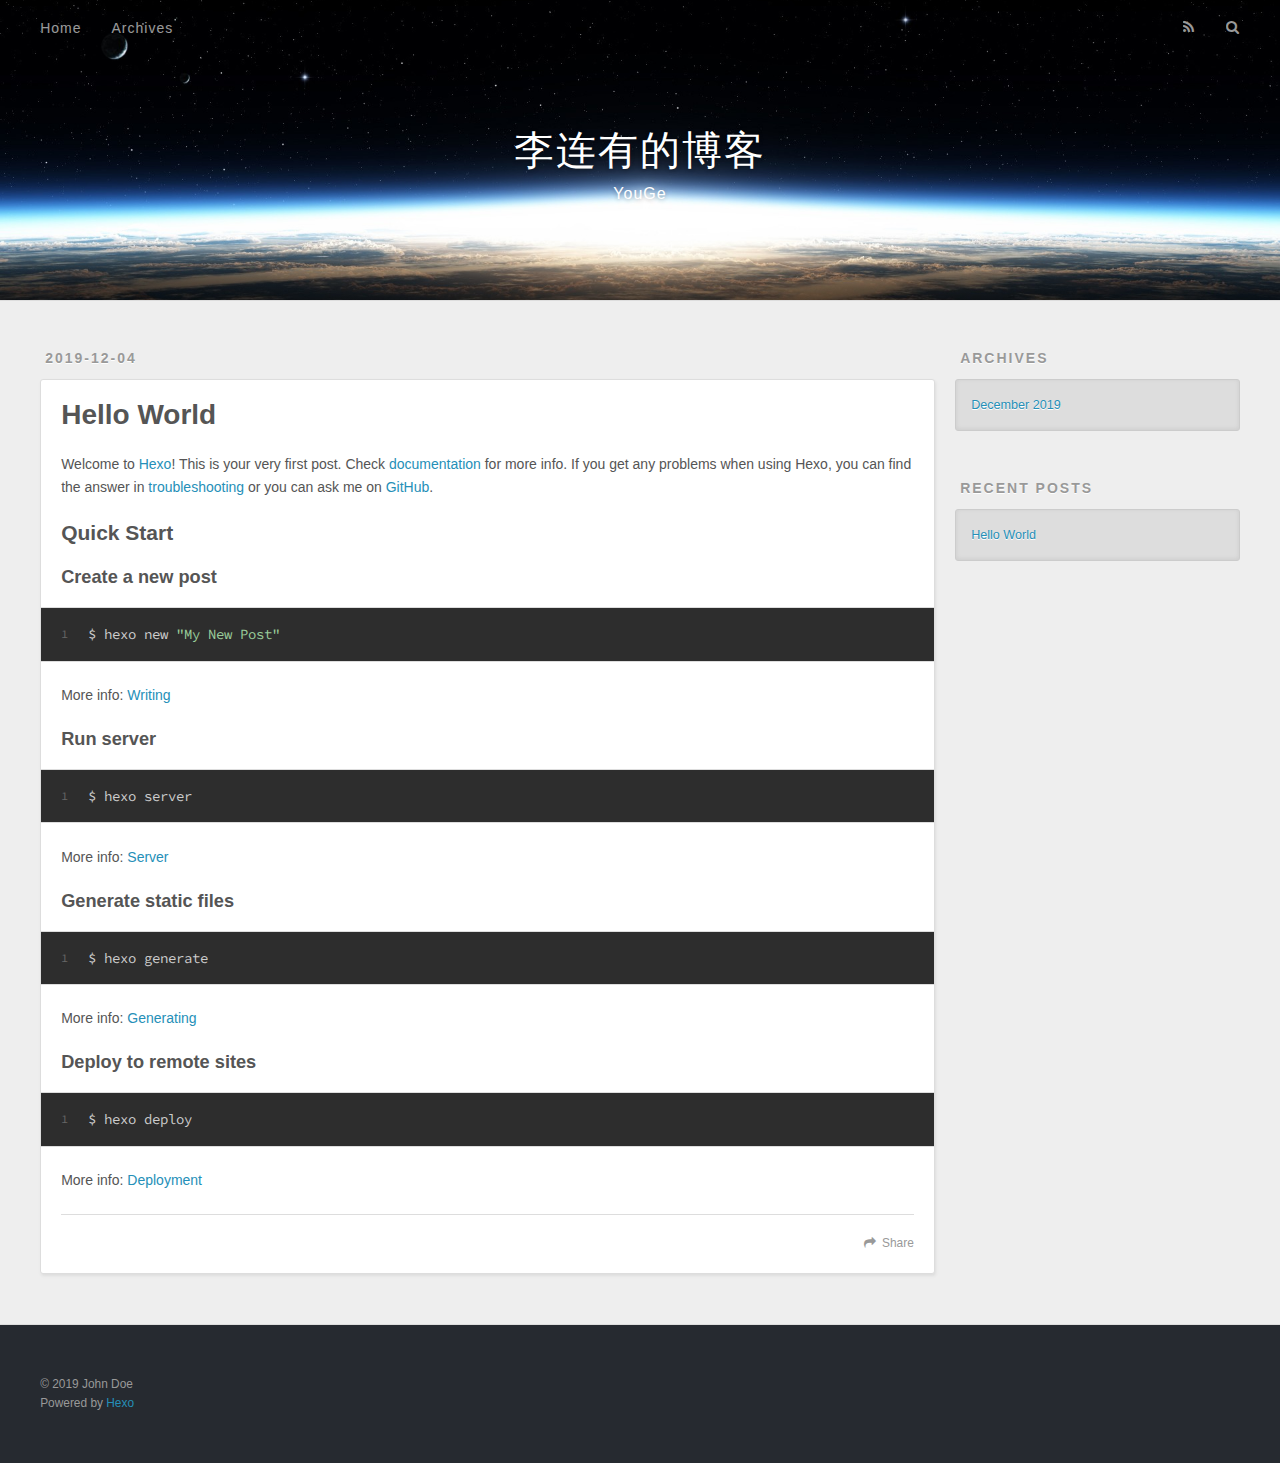
==== index.html @ f58d8fd2 "Site updated: 2019-12-10 17:37:26" ====
<!DOCTYPE html>
<html>
<head>
  <meta charset="utf-8">
  

  
  <title>李连有的博客</title>
  <meta name="viewport" content="width=device-width, initial-scale=1, maximum-scale=1">
  <meta property="og:type" content="website">
<meta property="og:title" content="李连有的博客">
<meta property="og:url" content="https:&#x2F;&#x2F;github.com&#x2F;Slilianyou&#x2F;YouGe.github.io&#x2F;index.html">
<meta property="og:site_name" content="李连有的博客">
<meta property="og:locale" content="en">
<meta name="twitter:card" content="summary">
  
    <link rel="alternate" href="/atom.xml" title="李连有的博客" type="application/atom+xml">
  
  
    <link rel="icon" href="/favicon.png">
  
  
    <link href="//fonts.googleapis.com/css?family=Source+Code+Pro" rel="stylesheet" type="text/css">
  
  <link rel="stylesheet" href="/css/style.css">
</head>

<body>
  <div id="container">
    <div id="wrap">
      <header id="header">
  <div id="banner"></div>
  <div id="header-outer" class="outer">
    <div id="header-title" class="inner">
      <h1 id="logo-wrap">
        <a href="/" id="logo">李连有的博客</a>
      </h1>
      
        <h2 id="subtitle-wrap">
          <a href="/" id="subtitle">YouGe</a>
        </h2>
      
    </div>
    <div id="header-inner" class="inner">
      <nav id="main-nav">
        <a id="main-nav-toggle" class="nav-icon"></a>
        
          <a class="main-nav-link" href="/">Home</a>
        
          <a class="main-nav-link" href="/archives">Archives</a>
        
      </nav>
      <nav id="sub-nav">
        
          <a id="nav-rss-link" class="nav-icon" href="/atom.xml" title="RSS Feed"></a>
        
        <a id="nav-search-btn" class="nav-icon" title="Search"></a>
      </nav>
      <div id="search-form-wrap">
        <form action="//google.com/search" method="get" accept-charset="UTF-8" class="search-form"><input type="search" name="q" class="search-form-input" placeholder="Search"><button type="submit" class="search-form-submit">&#xF002;</button><input type="hidden" name="sitesearch" value="https://github.com/Slilianyou/YouGe.github.io"></form>
      </div>
    </div>
  </div>
</header>
      <div class="outer">
        <section id="main">
  
    <article id="post-hello-world" class="article article-type-post" itemscope itemprop="blogPost">
  <div class="article-meta">
    <a href="/2019/12/04/hello-world/" class="article-date">
  <time datetime="2019-12-04T09:50:34.274Z" itemprop="datePublished">2019-12-04</time>
</a>
    
  </div>
  <div class="article-inner">
    
    
      <header class="article-header">
        
  
    <h1 itemprop="name">
      <a class="article-title" href="/2019/12/04/hello-world/">Hello World</a>
    </h1>
  

      </header>
    
    <div class="article-entry" itemprop="articleBody">
      
        <p>Welcome to <a href="https://hexo.io/" target="_blank" rel="noopener">Hexo</a>! This is your very first post. Check <a href="https://hexo.io/docs/" target="_blank" rel="noopener">documentation</a> for more info. If you get any problems when using Hexo, you can find the answer in <a href="https://hexo.io/docs/troubleshooting.html" target="_blank" rel="noopener">troubleshooting</a> or you can ask me on <a href="https://github.com/hexojs/hexo/issues">GitHub</a>.</p>
<h2 id="Quick-Start"><a href="#Quick-Start" class="headerlink" title="Quick Start"></a>Quick Start</h2><h3 id="Create-a-new-post"><a href="#Create-a-new-post" class="headerlink" title="Create a new post"></a>Create a new post</h3><figure class="highlight bash"><table><tr><td class="gutter"><pre><span class="line">1</span></pre></td><td class="code"><pre><span class="line">$ hexo new <span class="string">"My New Post"</span></span></pre></td></tr></table></figure>

<p>More info: <a href="https://hexo.io/docs/writing.html" target="_blank" rel="noopener">Writing</a></p>
<h3 id="Run-server"><a href="#Run-server" class="headerlink" title="Run server"></a>Run server</h3><figure class="highlight bash"><table><tr><td class="gutter"><pre><span class="line">1</span></pre></td><td class="code"><pre><span class="line">$ hexo server</span></pre></td></tr></table></figure>

<p>More info: <a href="https://hexo.io/docs/server.html" target="_blank" rel="noopener">Server</a></p>
<h3 id="Generate-static-files"><a href="#Generate-static-files" class="headerlink" title="Generate static files"></a>Generate static files</h3><figure class="highlight bash"><table><tr><td class="gutter"><pre><span class="line">1</span></pre></td><td class="code"><pre><span class="line">$ hexo generate</span></pre></td></tr></table></figure>

<p>More info: <a href="https://hexo.io/docs/generating.html" target="_blank" rel="noopener">Generating</a></p>
<h3 id="Deploy-to-remote-sites"><a href="#Deploy-to-remote-sites" class="headerlink" title="Deploy to remote sites"></a>Deploy to remote sites</h3><figure class="highlight bash"><table><tr><td class="gutter"><pre><span class="line">1</span></pre></td><td class="code"><pre><span class="line">$ hexo deploy</span></pre></td></tr></table></figure>

<p>More info: <a href="https://hexo.io/docs/one-command-deployment.html" target="_blank" rel="noopener">Deployment</a></p>

      
    </div>
    <footer class="article-footer">
      <a data-url="https://github.com/Slilianyou/YouGe.github.io/2019/12/04/hello-world/" data-id="ck3zo81om0000irntfqm0471e" class="article-share-link">Share</a>
      
      
    </footer>
  </div>
  
</article>


  


</section>
        
          <aside id="sidebar">
  
    

  
    

  
    
  
    
  <div class="widget-wrap">
    <h3 class="widget-title">Archives</h3>
    <div class="widget">
      <ul class="archive-list"><li class="archive-list-item"><a class="archive-list-link" href="/archives/2019/12/">December 2019</a></li></ul>
    </div>
  </div>


  
    
  <div class="widget-wrap">
    <h3 class="widget-title">Recent Posts</h3>
    <div class="widget">
      <ul>
        
          <li>
            <a href="/2019/12/04/hello-world/">Hello World</a>
          </li>
        
      </ul>
    </div>
  </div>

  
</aside>
        
      </div>
      <footer id="footer">
  
  <div class="outer">
    <div id="footer-info" class="inner">
      &copy; 2019 John Doe<br>
      Powered by <a href="http://hexo.io/" target="_blank">Hexo</a>
    </div>
  </div>
</footer>
    </div>
    <nav id="mobile-nav">
  
    <a href="/" class="mobile-nav-link">Home</a>
  
    <a href="/archives" class="mobile-nav-link">Archives</a>
  
</nav>
    

<script src="//ajax.googleapis.com/ajax/libs/jquery/2.0.3/jquery.min.js"></script>


  <link rel="stylesheet" href="/fancybox/jquery.fancybox.css">
  <script src="/fancybox/jquery.fancybox.pack.js"></script>


<script src="/js/script.js"></script>



  </div>
</body>
</html>
---- css/style.css ----
body {
  width: 100%;
}
body:before,
body:after {
  content: "";
  display: table;
}
body:after {
  clear: both;
}
html,
body,
div,
span,
applet,
object,
iframe,
h1,
h2,
h3,
h4,
h5,
h6,
p,
blockquote,
pre,
a,
abbr,
acronym,
address,
big,
cite,
code,
del,
dfn,
em,
img,
ins,
kbd,
q,
s,
samp,
small,
strike,
strong,
sub,
sup,
tt,
var,
dl,
dt,
dd,
ol,
ul,
li,
fieldset,
form,
label,
legend,
table,
caption,
tbody,
tfoot,
thead,
tr,
th,
td {
  margin: 0;
  padding: 0;
  border: 0;
  outline: 0;
  font-weight: inherit;
  font-style: inherit;
  font-family: inherit;
  font-size: 100%;
  vertical-align: baseline;
}
body {
  line-height: 1;
  color: #000;
  background: #fff;
}
ol,
ul {
  list-style: none;
}
table {
  border-collapse: separate;
  border-spacing: 0;
  vertical-align: middle;
}
caption,
th,
td {
  text-align: left;
  font-weight: normal;
  vertical-align: middle;
}
a img {
  border: none;
}
input,
button {
  margin: 0;
  padding: 0;
}
input::-moz-focus-inner,
button::-moz-focus-inner {
  border: 0;
  padding: 0;
}
@font-face {
  font-family: FontAwesome;
  font-style: normal;
  font-weight: normal;
  src: url("fonts/fontawesome-webfont.eot?v=#4.0.3");
  src: url("fonts/fontawesome-webfont.eot?#iefix&v=#4.0.3") format("embedded-opentype"), url("fonts/fontawesome-webfont.woff?v=#4.0.3") format("woff"), url("fonts/fontawesome-webfont.ttf?v=#4.0.3") format("truetype"), url("fonts/fontawesome-webfont.svg#fontawesomeregular?v=#4.0.3") format("svg");
}
html,
body,
#container {
  height: 100%;
}
body {
  background: #eee;
  font: 14px -apple-system, BlinkMacSystemFont, "Segoe UI", "Roboto", "Oxygen", "Ubuntu", "Cantarell", "Fira Sans", "Droid Sans", "Helvetica Neue", sans-serif;
  -webkit-text-size-adjust: 100%;
}
.outer {
  max-width: 1220px;
  margin: 0 auto;
  padding: 0 20px;
}
.outer:before,
.outer:after {
  content: "";
  display: table;
}
.outer:after {
  clear: both;
}
.inner {
  display: inline;
  float: left;
  width: 98.33333333333333%;
  margin: 0 0.833333333333333%;
}
.left,
.alignleft {
  float: left;
}
.right,
.alignright {
  float: right;
}
.clear {
  clear: both;
}
#container {
  position: relative;
}
.mobile-nav-on {
  overflow: hidden;
}
#wrap {
  height: 100%;
  width: 100%;
  position: absolute;
  top: 0;
  left: 0;
  -webkit-transition: 0.2s ease-out;
  -moz-transition: 0.2s ease-out;
  -ms-transition: 0.2s ease-out;
  transition: 0.2s ease-out;
  z-index: 1;
  background: #eee;
}
.mobile-nav-on #wrap {
  left: 280px;
}
@media screen and (min-width: 768px) {
  #main {
    display: inline;
    float: left;
    width: 73.33333333333333%;
    margin: 0 0.833333333333333%;
  }
}
.article-date,
.article-category-link,
.archive-year,
.widget-title {
  text-decoration: none;
  text-transform: uppercase;
  letter-spacing: 2px;
  color: #999;
  margin-bottom: 1em;
  margin-left: 5px;
  line-height: 1em;
  text-shadow: 0 1px #fff;
  font-weight: bold;
}
.article-inner,
.archive-article-inner {
  background: #fff;
  -webkit-box-shadow: 1px 2px 3px #ddd;
  box-shadow: 1px 2px 3px #ddd;
  border: 1px solid #ddd;
  border-radius: 3px;
}
.article-entry h1,
.widget h1 {
  font-size: 2em;
}
.article-entry h2,
.widget h2 {
  font-size: 1.5em;
}
.article-entry h3,
.widget h3 {
  font-size: 1.3em;
}
.article-entry h4,
.widget h4 {
  font-size: 1.2em;
}
.article-entry h5,
.widget h5 {
  font-size: 1em;
}
.article-entry h6,
.widget h6 {
  font-size: 1em;
  color: #999;
}
.article-entry hr,
.widget hr {
  border: 1px dashed #ddd;
}
.article-entry strong,
.widget strong {
  font-weight: bold;
}
.article-entry em,
.widget em,
.article-entry cite,
.widget cite {
  font-style: italic;
}
.article-entry sup,
.widget sup,
.article-entry sub,
.widget sub {
  font-size: 0.75em;
  line-height: 0;
  position: relative;
  vertical-align: baseline;
}
.article-entry sup,
.widget sup {
  top: -0.5em;
}
.article-entry sub,
.widget sub {
  bottom: -0.2em;
}
.article-entry small,
.widget small {
  font-size: 0.85em;
}
.article-entry acronym,
.widget acronym,
.article-entry abbr,
.widget abbr {
  border-bottom: 1px dotted;
}
.article-entry ul,
.widget ul,
.article-entry ol,
.widget ol,
.article-entry dl,
.widget dl {
  margin: 0 20px;
  line-height: 1.6em;
}
.article-entry ul ul,
.widget ul ul,
.article-entry ol ul,
.widget ol ul,
.article-entry ul ol,
.widget ul ol,
.article-entry ol ol,
.widget ol ol {
  margin-top: 0;
  margin-bottom: 0;
}
.article-entry ul,
.widget ul {
  list-style: disc;
}
.article-entry ol,
.widget ol {
  list-style: decimal;
}
.article-entry dt,
.widget dt {
  font-weight: bold;
}
#header {
  height: 300px;
  position: relative;
  border-bottom: 1px solid #ddd;
}
#header:before,
#header:after {
  content: "";
  position: absolute;
  left: 0;
  right: 0;
  height: 40px;
}
#header:before {
  top: 0;
  background: -webkit-linear-gradient(rgba(0,0,0,0.2), transparent);
  background: -moz-linear-gradient(rgba(0,0,0,0.2), transparent);
  background: -ms-linear-gradient(rgba(0,0,0,0.2), transparent);
  background: linear-gradient(rgba(0,0,0,0.2), transparent);
}
#header:after {
  bottom: 0;
  background: -webkit-linear-gradient(transparent, rgba(0,0,0,0.2));
  background: -moz-linear-gradient(transparent, rgba(0,0,0,0.2));
  background: -ms-linear-gradient(transparent, rgba(0,0,0,0.2));
  background: linear-gradient(transparent, rgba(0,0,0,0.2));
}
#header-outer {
  height: 100%;
  position: relative;
}
#header-inner {
  position: relative;
  overflow: hidden;
}
#banner {
  position: absolute;
  top: 0;
  left: 0;
  width: 100%;
  height: 100%;
  background: url("images/banner.jpg") center #000;
  -webkit-background-size: cover;
  -moz-background-size: cover;
  background-size: cover;
  z-index: -1;
}
#header-title {
  text-align: center;
  height: 40px;
  position: absolute;
  top: 50%;
  left: 0;
  margin-top: -20px;
}
#logo,
#subtitle {
  text-decoration: none;
  color: #fff;
  font-weight: 300;
  text-shadow: 0 1px 4px rgba(0,0,0,0.3);
}
#logo {
  font-size: 40px;
  line-height: 40px;
  letter-spacing: 2px;
}
#subtitle {
  font-size: 16px;
  line-height: 16px;
  letter-spacing: 1px;
}
#subtitle-wrap {
  margin-top: 16px;
}
#main-nav {
  float: left;
  margin-left: -15px;
}
.nav-icon,
.main-nav-link {
  float: left;
  color: #fff;
  opacity: 0.6;
  text-decoration: none;
  text-shadow: 0 1px rgba(0,0,0,0.2);
  -webkit-transition: opacity 0.2s;
  -moz-transition: opacity 0.2s;
  -ms-transition: opacity 0.2s;
  transition: opacity 0.2s;
  display: block;
  padding: 20px 15px;
}
.nav-icon:hover,
.main-nav-link:hover {
  opacity: 1;
}
.nav-icon {
  font-family: FontAwesome;
  text-align: center;
  font-size: 14px;
  width: 14px;
  height: 14px;
  padding: 20px 15px;
  position: relative;
  cursor: pointer;
}
.main-nav-link {
  font-weight: 300;
  letter-spacing: 1px;
}
@media screen and (max-width: 479px) {
  .main-nav-link {
    display: none;
  }
}
#main-nav-toggle {
  display: none;
}
#main-nav-toggle:before {
  content: "\f0c9";
}
@media screen and (max-width: 479px) {
  #main-nav-toggle {
    display: block;
  }
}
#sub-nav {
  float: right;
  margin-right: -15px;
}
#nav-rss-link:before {
  content: "\f09e";
}
#nav-search-btn:before {
  content: "\f002";
}
#search-form-wrap {
  position: absolute;
  top: 15px;
  width: 150px;
  height: 30px;
  right: -150px;
  opacity: 0;
  -webkit-transition: 0.2s ease-out;
  -moz-transition: 0.2s ease-out;
  -ms-transition: 0.2s ease-out;
  transition: 0.2s ease-out;
}
#search-form-wrap.on {
  opacity: 1;
  right: 0;
}
@media screen and (max-width: 479px) {
  #search-form-wrap {
    width: 100%;
    right: -100%;
  }
}
.search-form {
  position: absolute;
  top: 0;
  left: 0;
  right: 0;
  background: #fff;
  padding: 5px 15px;
  border-radius: 15px;
  -webkit-box-shadow: 0 0 10px rgba(0,0,0,0.3);
  box-shadow: 0 0 10px rgba(0,0,0,0.3);
}
.search-form-input {
  border: none;
  background: none;
  color: #555;
  width: 100%;
  font: 13px -apple-system, BlinkMacSystemFont, "Segoe UI", "Roboto", "Oxygen", "Ubuntu", "Cantarell", "Fira Sans", "Droid Sans", "Helvetica Neue", sans-serif;
  outline: none;
}
.search-form-input::-webkit-search-results-decoration,
.search-form-input::-webkit-search-cancel-button {
  -webkit-appearance: none;
}
.search-form-submit {
  position: absolute;
  top: 50%;
  right: 10px;
  margin-top: -7px;
  font: 13px FontAwesome;
  border: none;
  background: none;
  color: #bbb;
  cursor: pointer;
}
.search-form-submit:hover,
.search-form-submit:focus {
  color: #777;
}
.article {
  margin: 50px 0;
}
.article-inner {
  overflow: hidden;
}
.article-meta:before,
.article-meta:after {
  content: "";
  display: table;
}
.article-meta:after {
  clear: both;
}
.article-date {
  float: left;
}
.article-category {
  float: left;
  line-height: 1em;
  color: #ccc;
  text-shadow: 0 1px #fff;
  margin-left: 8px;
}
.article-category:before {
  content: "\2022";
}
.article-category-link {
  margin: 0 12px 1em;
}
.article-header {
  padding: 20px 20px 0;
}
.article-title {
  text-decoration: none;
  font-size: 2em;
  font-weight: bold;
  color: #555;
  line-height: 1.1em;
  -webkit-transition: color 0.2s;
  -moz-transition: color 0.2s;
  -ms-transition: color 0.2s;
  transition: color 0.2s;
}
a.article-title:hover {
  color: #258fb8;
}
.article-entry {
  color: #555;
  padding: 0 20px;
}
.article-entry:before,
.article-entry:after {
  content: "";
  display: table;
}
.article-entry:after {
  clear: both;
}
.article-entry p,
.article-entry table {
  line-height: 1.6em;
  margin: 1.6em 0;
}
.article-entry h1,
.article-entry h2,
.article-entry h3,
.article-entry h4,
.article-entry h5,
.article-entry h6 {
  font-weight: bold;
}
.article-entry h1,
.article-entry h2,
.article-entry h3,
.article-entry h4,
.article-entry h5,
.article-entry h6 {
  line-height: 1.1em;
  margin: 1.1em 0;
}
.article-entry a {
  color: #258fb8;
  text-decoration: none;
}
.article-entry a:hover {
  text-decoration: underline;
}
.article-entry ul,
.article-entry ol,
.article-entry dl {
  margin-top: 1.6em;
  margin-bottom: 1.6em;
}
.article-entry img,
.article-entry video {
  max-width: 100%;
  height: auto;
  display: block;
  margin: auto;
}
.article-entry iframe {
  border: none;
}
.article-entry table {
  width: 100%;
  border-collapse: collapse;
  border-spacing: 0;
}
.article-entry th {
  font-weight: bold;
  border-bottom: 3px solid #ddd;
  padding-bottom: 0.5em;
}
.article-entry td {
  border-bottom: 1px solid #ddd;
  padding: 10px 0;
}
.article-entry blockquote {
  font-family: Georgia, "Times New Roman", serif;
  font-size: 1.4em;
  margin: 1.6em 20px;
  text-align: center;
}
.article-entry blockquote footer {
  font-size: 14px;
  margin: 1.6em 0;
  font-family: -apple-system, BlinkMacSystemFont, "Segoe UI", "Roboto", "Oxygen", "Ubuntu", "Cantarell", "Fira Sans", "Droid Sans", "Helvetica Neue", sans-serif;
}
.article-entry blockquote footer cite:before {
  content: "—";
  padding: 0 0.5em;
}
.article-entry .pullquote {
  text-align: left;
  width: 45%;
  margin: 0;
}
.article-entry .pullquote.left {
  margin-left: 0.5em;
  margin-right: 1em;
}
.article-entry .pullquote.right {
  margin-right: 0.5em;
  margin-left: 1em;
}
.article-entry .caption {
  color: #999;
  display: block;
  font-size: 0.9em;
  margin-top: 0.5em;
  position: relative;
  text-align: center;
}
.article-entry .video-container {
  position: relative;
  padding-top: 56.25%;
  height: 0;
  overflow: hidden;
}
.article-entry .video-container iframe,
.article-entry .video-container object,
.article-entry .video-container embed {
  position: absolute;
  top: 0;
  left: 0;
  width: 100%;
  height: 100%;
  margin-top: 0;
}
.article-more-link a {
  display: inline-block;
  line-height: 1em;
  padding: 6px 15px;
  border-radius: 15px;
  background: #eee;
  color: #999;
  text-shadow: 0 1px #fff;
  text-decoration: none;
}
.article-more-link a:hover {
  background: #258fb8;
  color: #fff;
  text-decoration: none;
  text-shadow: 0 1px #1e7293;
}
.article-footer {
  font-size: 0.85em;
  line-height: 1.6em;
  border-top: 1px solid #ddd;
  padding-top: 1.6em;
  margin: 0 20px 20px;
}
.article-footer:before,
.article-footer:after {
  content: "";
  display: table;
}
.article-footer:after {
  clear: both;
}
.article-footer a {
  color: #999;
  text-decoration: none;
}
.article-footer a:hover {
  color: #555;
}
.article-tag-list-item {
  float: left;
  margin-right: 10px;
}
.article-tag-list-link:before {
  content: "#";
}
.article-comment-link {
  float: right;
}
.article-comment-link:before {
  content: "\f075";
  font-family: FontAwesome;
  padding-right: 8px;
}
.article-share-link {
  cursor: pointer;
  float: right;
  margin-left: 20px;
}
.article-share-link:before {
  content: "\f064";
  font-family: FontAwesome;
  padding-right: 6px;
}
#article-nav {
  position: relative;
}
#article-nav:before,
#article-nav:after {
  content: "";
  display: table;
}
#article-nav:after {
  clear: both;
}
@media screen and (min-width: 768px) {
  #article-nav {
    margin: 50px 0;
  }
  #article-nav:before {
    width: 8px;
    height: 8px;
    position: absolute;
    top: 50%;
    left: 50%;
    margin-top: -4px;
    margin-left: -4px;
    content: "";
    border-radius: 50%;
    background: #ddd;
    -webkit-box-shadow: 0 1px 2px #fff;
    box-shadow: 0 1px 2px #fff;
  }
}
.article-nav-link-wrap {
  text-decoration: none;
  text-shadow: 0 1px #fff;
  color: #999;
  -webkit-box-sizing: border-box;
  -moz-box-sizing: border-box;
  box-sizing: border-box;
  margin-top: 50px;
  text-align: center;
  display: block;
}
.article-nav-link-wrap:hover {
  color: #555;
}
@media screen and (min-width: 768px) {
  .article-nav-link-wrap {
    width: 50%;
    margin-top: 0;
  }
}
@media screen and (min-width: 768px) {
  #article-nav-newer {
    float: left;
    text-align: right;
    padding-right: 20px;
  }
}
@media screen and (min-width: 768px) {
  #article-nav-older {
    float: right;
    text-align: left;
    padding-left: 20px;
  }
}
.article-nav-caption {
  text-transform: uppercase;
  letter-spacing: 2px;
  color: #ddd;
  line-height: 1em;
  font-weight: bold;
}
#article-nav-newer .article-nav-caption {
  margin-right: -2px;
}
.article-nav-title {
  font-size: 0.85em;
  line-height: 1.6em;
  margin-top: 0.5em;
}
.article-share-box {
  position: absolute;
  display: none;
  background: #fff;
  -webkit-box-shadow: 1px 2px 10px rgba(0,0,0,0.2);
  box-shadow: 1px 2px 10px rgba(0,0,0,0.2);
  border-radius: 3px;
  margin-left: -145px;
  overflow: hidden;
  z-index: 1;
}
.article-share-box.on {
  display: block;
}
.article-share-input {
  width: 100%;
  background: none;
  -webkit-box-sizing: border-box;
  -moz-box-sizing: border-box;
  box-sizing: border-box;
  font: 14px -apple-system, BlinkMacSystemFont, "Segoe UI", "Roboto", "Oxygen", "Ubuntu", "Cantarell", "Fira Sans", "Droid Sans", "Helvetica Neue", sans-serif;
  padding: 0 15px;
  color: #555;
  outline: none;
  border: 1px solid #ddd;
  border-radius: 3px 3px 0 0;
  height: 36px;
  line-height: 36px;
}
.article-share-links {
  background: #eee;
}
.article-share-links:before,
.article-share-links:after {
  content: "";
  display: table;
}
.article-share-links:after {
  clear: both;
}
.article-share-twitter,
.article-share-facebook,
.article-share-pinterest,
.article-share-google {
  width: 50px;
  height: 36px;
  display: block;
  float: left;
  position: relative;
  color: #999;
  text-shadow: 0 1px #fff;
}
.article-share-twitter:before,
.article-share-facebook:before,
.article-share-pinterest:before,
.article-share-google:before {
  font-size: 20px;
  font-family: FontAwesome;
  width: 20px;
  height: 20px;
  position: absolute;
  top: 50%;
  left: 50%;
  margin-top: -10px;
  margin-left: -10px;
  text-align: center;
}
.article-share-twitter:hover,
.article-share-facebook:hover,
.article-share-pinterest:hover,
.article-share-google:hover {
  color: #fff;
}
.article-share-twitter:before {
  content: "\f099";
}
.article-share-twitter:hover {
  background: #00aced;
  text-shadow: 0 1px #008abe;
}
.article-share-facebook:before {
  content: "\f09a";
}
.article-share-facebook:hover {
  background: #3b5998;
  text-shadow: 0 1px #2f477a;
}
.article-share-pinterest:before {
  content: "\f0d2";
}
.article-share-pinterest:hover {
  background: #cb2027;
  text-shadow: 0 1px #a21a1f;
}
.article-share-google:before {
  content: "\f0d5";
}
.article-share-google:hover {
  background: #dd4b39;
  text-shadow: 0 1px #be3221;
}
.article-gallery {
  background: #000;
  position: relative;
}
.article-gallery-photos {
  position: relative;
  overflow: hidden;
}
.article-gallery-img {
  display: none;
  max-width: 100%;
}
.article-gallery-img:first-child {
  display: block;
}
.article-gallery-img.loaded {
  position: absolute;
  display: block;
}
.article-gallery-img img {
  display: block;
  max-width: 100%;
  margin: 0 auto;
}
#comments {
  background: #fff;
  -webkit-box-shadow: 1px 2px 3px #ddd;
  box-shadow: 1px 2px 3px #ddd;
  padding: 20px;
  border: 1px solid #ddd;
  border-radius: 3px;
  margin: 50px 0;
}
#comments a {
  color: #258fb8;
}
.archives-wrap {
  margin: 50px 0;
}
.archives:before,
.archives:after {
  content: "";
  display: table;
}
.archives:after {
  clear: both;
}
.archive-year-wrap {
  margin-bottom: 1em;
}
.archives {
  -webkit-column-gap: 10px;
  -moz-column-gap: 10px;
  column-gap: 10px;
}
@media screen and (min-width: 480px) and (max-width: 767px) {
  .archives {
    -webkit-column-count: 2;
    -moz-column-count: 2;
    column-count: 2;
  }
}
@media screen and (min-width: 768px) {
  .archives {
    -webkit-column-count: 3;
    -moz-column-count: 3;
    column-count: 3;
  }
}
.archive-article {
  -webkit-column-break-inside: avoid;
  page-break-inside: avoid;
  overflow: hidden;
  break-inside: avoid-column;
}
.archive-article-inner {
  padding: 10px;
  margin-bottom: 15px;
}
.archive-article-title {
  text-decoration: none;
  font-weight: bold;
  color: #555;
  -webkit-transition: color 0.2s;
  -moz-transition: color 0.2s;
  -ms-transition: color 0.2s;
  transition: color 0.2s;
  line-height: 1.6em;
}
.archive-article-title:hover {
  color: #258fb8;
}
.archive-article-footer {
  margin-top: 1em;
}
.archive-article-date {
  color: #999;
  text-decoration: none;
  font-size: 0.85em;
  line-height: 1em;
  margin-bottom: 0.5em;
  display: block;
}
#page-nav {
  margin: 50px auto;
  background: #fff;
  -webkit-box-shadow: 1px 2px 3px #ddd;
  box-shadow: 1px 2px 3px #ddd;
  border: 1px solid #ddd;
  border-radius: 3px;
  text-align: center;
  color: #999;
  overflow: hidden;
}
#page-nav:before,
#page-nav:after {
  content: "";
  display: table;
}
#page-nav:after {
  clear: both;
}
#page-nav a,
#page-nav span {
  padding: 10px 20px;
  line-height: 1;
  height: 2ex;
}
#page-nav a {
  color: #999;
  text-decoration: none;
}
#page-nav a:hover {
  background: #999;
  color: #fff;
}
#page-nav .prev {
  float: left;
}
#page-nav .next {
  float: right;
}
#page-nav .page-number {
  display: inline-block;
}
@media screen and (max-width: 479px) {
  #page-nav .page-number {
    display: none;
  }
}
#page-nav .current {
  color: #555;
  font-weight: bold;
}
#page-nav .space {
  color: #ddd;
}
#footer {
  background: #262a30;
  padding: 50px 0;
  border-top: 1px solid #ddd;
  color: #999;
}
#footer a {
  color: #258fb8;
  text-decoration: none;
}
#footer a:hover {
  text-decoration: underline;
}
#footer-info {
  line-height: 1.6em;
  font-size: 0.85em;
}
.article-entry pre,
.article-entry .highlight {
  background: #2d2d2d;
  margin: 0 -20px;
  padding: 15px 20px;
  border-style: solid;
  border-color: #ddd;
  border-width: 1px 0;
  overflow: auto;
  color: #ccc;
  line-height: 22.400000000000002px;
}
.article-entry .highlight .gutter pre,
.article-entry .gist .gist-file .gist-data .line-numbers {
  color: #666;
  font-size: 0.85em;
}
.article-entry pre,
.article-entry code {
  font-family: "Source Code Pro", Consolas, Monaco, Menlo, Consolas, monospace;
}
.article-entry code {
  background: #eee;
  text-shadow: 0 1px #fff;
  padding: 0 0.3em;
}
.article-entry pre code {
  background: none;
  text-shadow: none;
  padding: 0;
}
.article-entry .highlight pre {
  border: none;
  margin: 0;
  padding: 0;
}
.article-entry .highlight table {
  margin: 0;
  width: auto;
}
.article-entry .highlight td {
  border: none;
  padding: 0;
}
.article-entry .highlight figcaption {
  font-size: 0.85em;
  color: #999;
  line-height: 1em;
  margin-bottom: 1em;
}
.article-entry .highlight figcaption:before,
.article-entry .highlight figcaption:after {
  content: "";
  display: table;
}
.article-entry .highlight figcaption:after {
  clear: both;
}
.article-entry .highlight figcaption a {
  float: right;
}
.article-entry .highlight .gutter pre {
  text-align: right;
  padding-right: 20px;
}
.article-entry .highlight .line {
  height: 22.400000000000002px;
}
.article-entry .highlight .line.marked {
  background: #515151;
}
.article-entry .gist {
  margin: 0 -20px;
  border-style: solid;
  border-color: #ddd;
  border-width: 1px 0;
  background: #2d2d2d;
  padding: 15px 20px 15px 0;
}
.article-entry .gist .gist-file {
  border: none;
  font-family: "Source Code Pro", Consolas, Monaco, Menlo, Consolas, monospace;
  margin: 0;
}
.article-entry .gist .gist-file .gist-data {
  background: none;
  border: none;
}
.article-entry .gist .gist-file .gist-data .line-numbers {
  background: none;
  border: none;
  padding: 0 20px 0 0;
}
.article-entry .gist .gist-file .gist-data .line-data {
  padding: 0 !important;
}
.article-entry .gist .gist-file .highlight {
  margin: 0;
  padding: 0;
  border: none;
}
.article-entry .gist .gist-file .gist-meta {
  background: #2d2d2d;
  color: #999;
  font: 0.85em -apple-system, BlinkMacSystemFont, "Segoe UI", "Roboto", "Oxygen", "Ubuntu", "Cantarell", "Fira Sans", "Droid Sans", "Helvetica Neue", sans-serif;
  text-shadow: 0 0;
  padding: 0;
  margin-top: 1em;
  margin-left: 20px;
}
.article-entry .gist .gist-file .gist-meta a {
  color: #258fb8;
  font-weight: normal;
}
.article-entry .gist .gist-file .gist-meta a:hover {
  text-decoration: underline;
}
pre .comment,
pre .title {
  color: #999;
}
pre .variable,
pre .attribute,
pre .tag,
pre .regexp,
pre .ruby .constant,
pre .xml .tag .title,
pre .xml .pi,
pre .xml .doctype,
pre .html .doctype,
pre .css .id,
pre .css .class,
pre .css .pseudo {
  color: #f2777a;
}
pre .number,
pre .preprocessor,
pre .built_in,
pre .literal,
pre .params,
pre .constant {
  color: #f99157;
}
pre .class,
pre .ruby .class .title,
pre .css .rules .attribute {
  color: #9c9;
}
pre .string,
pre .value,
pre .inheritance,
pre .header,
pre .ruby .symbol,
pre .xml .cdata {
  color: #9c9;
}
pre .css .hexcolor {
  color: #6cc;
}
pre .function,
pre .python .decorator,
pre .python .title,
pre .ruby .function .title,
pre .ruby .title .keyword,
pre .perl .sub,
pre .javascript .title,
pre .coffeescript .title {
  color: #69c;
}
pre .keyword,
pre .javascript .function {
  color: #c9c;
}
@media screen and (max-width: 479px) {
  #mobile-nav {
    position: absolute;
    top: 0;
    left: 0;
    width: 280px;
    height: 100%;
    background: #191919;
    border-right: 1px solid #fff;
  }
}
@media screen and (max-width: 479px) {
  .mobile-nav-link {
    display: block;
    color: #999;
    text-decoration: none;
    padding: 15px 20px;
    font-weight: bold;
  }
  .mobile-nav-link:hover {
    color: #fff;
  }
}
@media screen and (min-width: 768px) {
  #sidebar {
    display: inline;
    float: left;
    width: 23.333333333333332%;
    margin: 0 0.833333333333333%;
  }
}
.widget-wrap {
  margin: 50px 0;
}
.widget {
  color: #777;
  text-shadow: 0 1px #fff;
  background: #ddd;
  -webkit-box-shadow: 0 -1px 4px #ccc inset;
  box-shadow: 0 -1px 4px #ccc inset;
  border: 1px solid #ccc;
  padding: 15px;
  border-radius: 3px;
}
.widget a {
  color: #258fb8;
  text-decoration: none;
}
.widget a:hover {
  text-decoration: underline;
}
.widget ul ul,
.widget ol ul,
.widget dl ul,
.widget ul ol,
.widget ol ol,
.widget dl ol,
.widget ul dl,
.widget ol dl,
.widget dl dl {
  margin-left: 15px;
  list-style: disc;
}
.widget {
  line-height: 1.6em;
  word-wrap: break-word;
  font-size: 0.9em;
}
.widget ul,
.widget ol {
  list-style: none;
  margin: 0;
}
.widget ul ul,
.widget ol ul,
.widget ul ol,
.widget ol ol {
  margin: 0 20px;
}
.widget ul ul,
.widget ol ul {
  list-style: disc;
}
.widget ul ol,
.widget ol ol {
  list-style: decimal;
}
.category-list-count,
.tag-list-count,
.archive-list-count {
  padding-left: 5px;
  color: #999;
  font-size: 0.85em;
}
.category-list-count:before,
.tag-list-count:before,
.archive-list-count:before {
  content: "(";
}
.category-list-count:after,
.tag-list-count:after,
.archive-list-count:after {
  content: ")";
}
.tagcloud a {
  margin-right: 5px;
  display: inline-block;
}
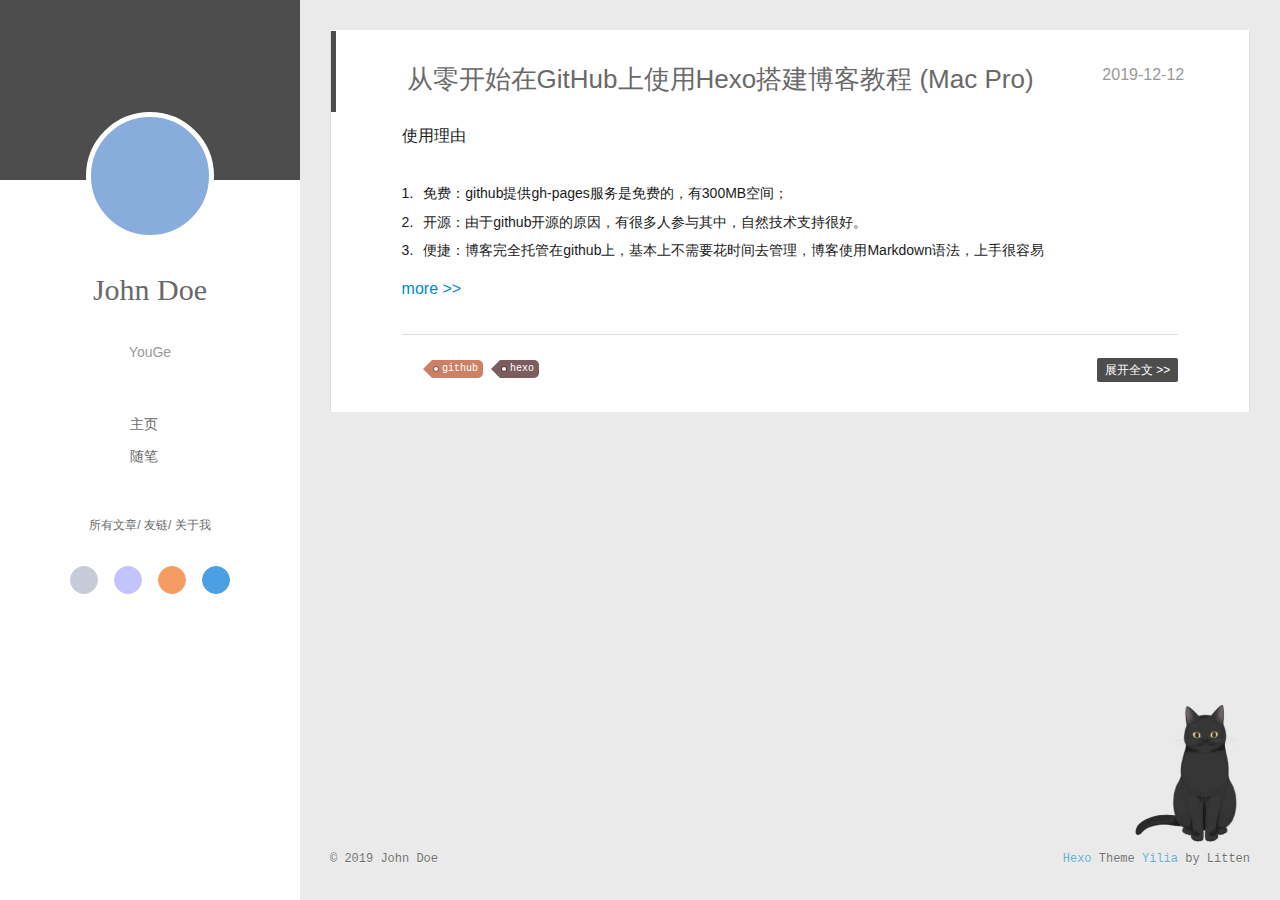
==== commit 99b641f2: "Site updated: 2019-12-16 10:19:10" ====
--- a/index.html
+++ b/index.html
@@ -3,8 +3,9 @@
 <head>
   <meta charset="utf-8">
   
-
-  
+  <meta name="renderer" content="webkit">
+  <meta http-equiv="X-UA-Compatible" content="IE=edge" >
+  <link rel="dns-prefetch" href="https://github.com/Slilianyou/YouGe.github.io">
   <title>李连有的博客</title>
   <meta name="viewport" content="width=device-width, initial-scale=1, maximum-scale=1">
   <meta property="og:type" content="website">
@@ -14,178 +15,485 @@
 <meta property="og:locale" content="en">
 <meta name="twitter:card" content="summary">
   
-    <link rel="alternate" href="/atom.xml" title="李连有的博客" type="application/atom+xml">
+    <link rel="alternative" href="/atom.xml" title="李连有的博客" type="application/atom+xml">
   
   
     <link rel="icon" href="/favicon.png">
   
-  
-    <link href="//fonts.googleapis.com/css?family=Source+Code+Pro" rel="stylesheet" type="text/css">
-  
-  <link rel="stylesheet" href="/css/style.css">
+  <link rel="stylesheet" type="text/css" href="/./main.0cf68a.css">
+  <style type="text/css">
+  
+    #container.show {
+      background: linear-gradient(200deg,#a0cfe4,#e8c37e);
+    }
+  </style>
+  
+
+  
+
 </head>
 
 <body>
-  <div id="container">
-    <div id="wrap">
-      <header id="header">
-  <div id="banner"></div>
-  <div id="header-outer" class="outer">
-    <div id="header-title" class="inner">
-      <h1 id="logo-wrap">
-        <a href="/" id="logo">李连有的博客</a>
-      </h1>
-      
-        <h2 id="subtitle-wrap">
-          <a href="/" id="subtitle">YouGe</a>
-        </h2>
-      
-    </div>
-    <div id="header-inner" class="inner">
-      <nav id="main-nav">
-        <a id="main-nav-toggle" class="nav-icon"></a>
-        
-          <a class="main-nav-link" href="/">Home</a>
-        
-          <a class="main-nav-link" href="/archives">Archives</a>
-        
-      </nav>
-      <nav id="sub-nav">
-        
-          <a id="nav-rss-link" class="nav-icon" href="/atom.xml" title="RSS Feed"></a>
-        
-        <a id="nav-search-btn" class="nav-icon" title="Search"></a>
-      </nav>
-      <div id="search-form-wrap">
-        <form action="//google.com/search" method="get" accept-charset="UTF-8" class="search-form"><input type="search" name="q" class="search-form-input" placeholder="Search"><button type="submit" class="search-form-submit">&#xF002;</button><input type="hidden" name="sitesearch" value="https://github.com/Slilianyou/YouGe.github.io"></form>
-      </div>
+  <div id="container" q-class="show:isCtnShow">
+    <canvas id="anm-canvas" class="anm-canvas"></canvas>
+    <div class="left-col" q-class="show:isShow">
+      
+<div class="overlay" style="background: #4d4d4d"></div>
+<div class="intrude-less">
+	<header id="header" class="inner">
+		<a href="/" class="profilepic">
+			<img src="" class="js-avatar">
+		</a>
+		<hgroup>
+		  <h1 class="header-author"><a href="/">John Doe</a></h1>
+		</hgroup>
+		
+		<p class="header-subtitle">YouGe</p>
+		
+
+		<nav class="header-menu">
+			<ul>
+			
+				<li><a href="/">主页</a></li>
+	        
+				<li><a href="/tags/%E9%9A%8F%E7%AC%94/">随笔</a></li>
+	        
+			</ul>
+		</nav>
+		<nav class="header-smart-menu">
+    		
+    			
+    			<a q-on="click: openSlider(e, 'innerArchive')" href="javascript:void(0)" target="_blank" rel="noopener">所有文章</a>
+    			
+            
+    			
+    			<a q-on="click: openSlider(e, 'friends')" href="javascript:void(0)" target="_blank" rel="noopener">友链</a>
+    			
+            
+    			
+    			<a q-on="click: openSlider(e, 'aboutme')" href="javascript:void(0)" target="_blank" rel="noopener">关于我</a>
+    			
+            
+		</nav>
+		<nav class="header-nav">
+			<div class="social">
+				
+					<a class="github" target="_blank" href="#" title="github"><i class="icon-github"></i></a>
+		        
+					<a class="weibo" target="_blank" href="#" title="weibo"><i class="icon-weibo"></i></a>
+		        
+					<a class="rss" target="_blank" href="#" title="rss"><i class="icon-rss"></i></a>
+		        
+					<a class="zhihu" target="_blank" href="#" title="zhihu"><i class="icon-zhihu"></i></a>
+		        
+			</div>
+		</nav>
+	</header>		
+</div>
+
+    </div>
+    <div class="mid-col" q-class="show:isShow,hide:isShow|isFalse">
+      
+<nav id="mobile-nav">
+  	<div class="overlay js-overlay" style="background: #4d4d4d"></div>
+	<div class="btnctn js-mobile-btnctn">
+  		<div class="slider-trigger list" q-on="click: openSlider(e)"><i class="icon icon-sort"></i></div>
+	</div>
+	<div class="intrude-less">
+		<header id="header" class="inner">
+			<div class="profilepic">
+				<img src="" class="js-avatar">
+			</div>
+			<hgroup>
+			  <h1 class="header-author js-header-author">John Doe</h1>
+			</hgroup>
+			
+			<p class="header-subtitle"><i class="icon icon-quo-left"></i>YouGe<i class="icon icon-quo-right"></i></p>
+			
+			
+			
+				
+			
+				
+			
+			
+			
+			<nav class="header-nav">
+				<div class="social">
+					
+						<a class="github" target="_blank" href="#" title="github"><i class="icon-github"></i></a>
+			        
+						<a class="weibo" target="_blank" href="#" title="weibo"><i class="icon-weibo"></i></a>
+			        
+						<a class="rss" target="_blank" href="#" title="rss"><i class="icon-rss"></i></a>
+			        
+						<a class="zhihu" target="_blank" href="#" title="zhihu"><i class="icon-zhihu"></i></a>
+			        
+				</div>
+			</nav>
+
+			<nav class="header-menu js-header-menu">
+				<ul style="width: 50%">
+				
+				
+					<li style="width: 50%"><a href="/">主页</a></li>
+		        
+					<li style="width: 50%"><a href="/tags/%E9%9A%8F%E7%AC%94/">随笔</a></li>
+		        
+				</ul>
+			</nav>
+		</header>				
+	</div>
+	<div class="mobile-mask" style="display:none" q-show="isShow"></div>
+</nav>
+
+      <div id="wrapper" class="body-wrap">
+        <div class="menu-l">
+          <div class="canvas-wrap">
+            <canvas data-colors="#eaeaea" data-sectionHeight="100" data-contentId="js-content" id="myCanvas1" class="anm-canvas"></canvas>
+          </div>
+          <div id="js-content" class="content-ll">
+            
+  
+    <article id="post-test" class="article article-type-post  article-index" itemscope itemprop="blogPost">
+  <div class="article-inner">
+    
+      <header class="article-header">
+        
+  
+    <h1 itemprop="name">
+      <a class="article-title" href="/2019/12/12/test/">从零开始在GitHub上使用Hexo搭建博客教程 (Mac Pro)</a>
+    </h1>
+  
+
+        
+        <a href="/2019/12/12/test/" class="archive-article-date">
+  	<time datetime="2019-12-12T07:32:27.417Z" itemprop="datePublished"><i class="icon-calendar icon"></i>2019-12-12</time>
+</a>
+        
+      </header>
+    
+    <div class="article-entry" itemprop="articleBody">
+      
+        <p>使用理由</p>
+<ol>
+<li>免费：github提供gh-pages服务是免费的，有300MB空间；</li>
+<li>开源：由于github开源的原因，有很多人参与其中，自然技术支持很好。</li>
+<li>便捷：博客完全托管在github上，基本上不需要花时间去管理，博客使用Markdown语法，上手很容易</li>
+</ol>
+        
+          <a class="article-more-a" href="/2019/12/12/test/#more">more >></a>
+        
+      
+
+      
+    </div>
+    <div class="article-info article-info-index">
+      
+      
+	<div class="article-tag tagcloud">
+		<i class="icon-price-tags icon"></i>
+		<ul class="article-tag-list">
+			 
+        		<li class="article-tag-list-item">
+        			<a href="javascript:void(0)" target="_blank" rel="noopener" class="js-tag article-tag-list-link color2">github</a>
+        		</li>
+      		 
+        		<li class="article-tag-list-item">
+        			<a href="javascript:void(0)" target="_blank" rel="noopener" class="js-tag article-tag-list-link color5">hexo</a>
+        		</li>
+      		
+		</ul>
+	</div>
+
+      
+
+      
+        <p class="article-more-link">
+          <a class="article-more-a" href="/2019/12/12/test/">展开全文 >></a>
+        </p>
+      
+
+      
+      <div class="clearfix"></div>
     </div>
   </div>
-</header>
-      <div class="outer">
-        <section id="main">
-  
-    <article id="post-hello-world" class="article article-type-post" itemscope itemprop="blogPost">
-  <div class="article-meta">
-    <a href="/2019/12/04/hello-world/" class="article-date">
-  <time datetime="2019-12-04T09:50:34.274Z" itemprop="datePublished">2019-12-04</time>
-</a>
-    
-  </div>
-  <div class="article-inner">
-    
-    
-      <header class="article-header">
-        
-  
-    <h1 itemprop="name">
-      <a class="article-title" href="/2019/12/04/hello-world/">Hello World</a>
-    </h1>
-  
-
-      </header>
-    
-    <div class="article-entry" itemprop="articleBody">
-      
-        <p>Welcome to <a href="https://hexo.io/" target="_blank" rel="noopener">Hexo</a>! This is your very first post. Check <a href="https://hexo.io/docs/" target="_blank" rel="noopener">documentation</a> for more info. If you get any problems when using Hexo, you can find the answer in <a href="https://hexo.io/docs/troubleshooting.html" target="_blank" rel="noopener">troubleshooting</a> or you can ask me on <a href="https://github.com/hexojs/hexo/issues">GitHub</a>.</p>
-<h2 id="Quick-Start"><a href="#Quick-Start" class="headerlink" title="Quick Start"></a>Quick Start</h2><h3 id="Create-a-new-post"><a href="#Create-a-new-post" class="headerlink" title="Create a new post"></a>Create a new post</h3><figure class="highlight bash"><table><tr><td class="gutter"><pre><span class="line">1</span></pre></td><td class="code"><pre><span class="line">$ hexo new <span class="string">"My New Post"</span></span></pre></td></tr></table></figure>
-
-<p>More info: <a href="https://hexo.io/docs/writing.html" target="_blank" rel="noopener">Writing</a></p>
-<h3 id="Run-server"><a href="#Run-server" class="headerlink" title="Run server"></a>Run server</h3><figure class="highlight bash"><table><tr><td class="gutter"><pre><span class="line">1</span></pre></td><td class="code"><pre><span class="line">$ hexo server</span></pre></td></tr></table></figure>
-
-<p>More info: <a href="https://hexo.io/docs/server.html" target="_blank" rel="noopener">Server</a></p>
-<h3 id="Generate-static-files"><a href="#Generate-static-files" class="headerlink" title="Generate static files"></a>Generate static files</h3><figure class="highlight bash"><table><tr><td class="gutter"><pre><span class="line">1</span></pre></td><td class="code"><pre><span class="line">$ hexo generate</span></pre></td></tr></table></figure>
-
-<p>More info: <a href="https://hexo.io/docs/generating.html" target="_blank" rel="noopener">Generating</a></p>
-<h3 id="Deploy-to-remote-sites"><a href="#Deploy-to-remote-sites" class="headerlink" title="Deploy to remote sites"></a>Deploy to remote sites</h3><figure class="highlight bash"><table><tr><td class="gutter"><pre><span class="line">1</span></pre></td><td class="code"><pre><span class="line">$ hexo deploy</span></pre></td></tr></table></figure>
-
-<p>More info: <a href="https://hexo.io/docs/one-command-deployment.html" target="_blank" rel="noopener">Deployment</a></p>
-
-      
-    </div>
-    <footer class="article-footer">
-      <a data-url="https://github.com/Slilianyou/YouGe.github.io/2019/12/04/hello-world/" data-id="ck3zo81om0000irntfqm0471e" class="article-share-link">Share</a>
-      
-      
-    </footer>
-  </div>
-  
 </article>
 
-
-  
-
-
-</section>
-        
-          <aside id="sidebar">
-  
-    
-
-  
-    
-
-  
-    
-  
-    
-  <div class="widget-wrap">
-    <h3 class="widget-title">Archives</h3>
-    <div class="widget">
-      <ul class="archive-list"><li class="archive-list-item"><a class="archive-list-link" href="/archives/2019/12/">December 2019</a></li></ul>
-    </div>
-  </div>
-
-
-  
-    
-  <div class="widget-wrap">
-    <h3 class="widget-title">Recent Posts</h3>
-    <div class="widget">
-      <ul>
-        
-          <li>
-            <a href="/2019/12/04/hello-world/">Hello World</a>
-          </li>
-        
-      </ul>
-    </div>
-  </div>
-
-  
+<aside class="wrap-side-operation">
+    <div class="mod-side-operation">
+        
+        <div class="jump-container" id="js-jump-container" style="display:none;">
+            <a href="javascript:void(0)" target="_blank" rel="noopener" class="mod-side-operation__jump-to-top">
+                <i class="icon-font icon-back"></i>
+            </a>
+            <div id="js-jump-plan-container" class="jump-plan-container" style="top: -11px;">
+                <i class="icon-font icon-plane jump-plane"></i>
+            </div>
+        </div>
+        
+        
+    </div>
 </aside>
-        
+
+
+
+
+  
+  
+
+
+          </div>
+        </div>
       </div>
       <footer id="footer">
-  
   <div class="outer">
-    <div id="footer-info" class="inner">
-      &copy; 2019 John Doe<br>
-      Powered by <a href="http://hexo.io/" target="_blank">Hexo</a>
+    <div id="footer-info">
+    	<div class="footer-left">
+    		&copy; 2019 John Doe
+    	</div>
+      	<div class="footer-right">
+      		<a href="http://hexo.io/" target="_blank">Hexo</a>  Theme <a href="https://github.com/litten/hexo-theme-yilia" target="_blank">Yilia</a> by Litten
+      	</div>
     </div>
   </div>
 </footer>
     </div>
-    <nav id="mobile-nav">
-  
-    <a href="/" class="mobile-nav-link">Home</a>
-  
-    <a href="/archives" class="mobile-nav-link">Archives</a>
-  
-</nav>
-    
-
-<script src="//ajax.googleapis.com/ajax/libs/jquery/2.0.3/jquery.min.js"></script>
-
-
-  <link rel="stylesheet" href="/fancybox/jquery.fancybox.css">
-  <script src="/fancybox/jquery.fancybox.pack.js"></script>
-
-
-<script src="/js/script.js"></script>
-
-
-
+    <script>
+	var yiliaConfig = {
+		mathjax: false,
+		isHome: true,
+		isPost: false,
+		isArchive: false,
+		isTag: false,
+		isCategory: false,
+		open_in_new: false,
+		toc_hide_index: true,
+		root: "/",
+		innerArchive: true,
+		showTags: false
+	}
+</script>
+
+<script>!function(t){function n(e){if(r[e])return r[e].exports;var i=r[e]={exports:{},id:e,loaded:!1};return t[e].call(i.exports,i,i.exports,n),i.loaded=!0,i.exports}var r={};n.m=t,n.c=r,n.p="./",n(0)}([function(t,n,r){r(195),t.exports=r(191)},function(t,n,r){var e=r(3),i=r(52),o=r(27),u=r(28),c=r(53),f="prototype",a=function(t,n,r){var s,l,h,v,p=t&a.F,d=t&a.G,y=t&a.S,g=t&a.P,b=t&a.B,m=d?e:y?e[n]||(e[n]={}):(e[n]||{})[f],x=d?i:i[n]||(i[n]={}),w=x[f]||(x[f]={});d&&(r=n);for(s in r)l=!p&&m&&void 0!==m[s],h=(l?m:r)[s],v=b&&l?c(h,e):g&&"function"==typeof h?c(Function.call,h):h,m&&u(m,s,h,t&a.U),x[s]!=h&&o(x,s,v),g&&w[s]!=h&&(w[s]=h)};e.core=i,a.F=1,a.G=2,a.S=4,a.P=8,a.B=16,a.W=32,a.U=64,a.R=128,t.exports=a},function(t,n,r){var e=r(6);t.exports=function(t){if(!e(t))throw TypeError(t+" is not an object!");return t}},function(t,n){var r=t.exports="undefined"!=typeof window&&window.Math==Math?window:"undefined"!=typeof self&&self.Math==Math?self:Function("return this")();"number"==typeof __g&&(__g=r)},function(t,n){t.exports=function(t){try{return!!t()}catch(t){return!0}}},function(t,n){var r=t.exports="undefined"!=typeof window&&window.Math==Math?window:"undefined"!=typeof self&&self.Math==Math?self:Function("return this")();"number"==typeof __g&&(__g=r)},function(t,n){t.exports=function(t){return"object"==typeof t?null!==t:"function"==typeof t}},function(t,n,r){var e=r(126)("wks"),i=r(76),o=r(3).Symbol,u="function"==typeof o;(t.exports=function(t){return e[t]||(e[t]=u&&o[t]||(u?o:i)("Symbol."+t))}).store=e},function(t,n){var r={}.hasOwnProperty;t.exports=function(t,n){return r.call(t,n)}},function(t,n,r){var e=r(94),i=r(33);t.exports=function(t){return e(i(t))}},function(t,n,r){t.exports=!r(4)(function(){return 7!=Object.defineProperty({},"a",{get:function(){return 7}}).a})},function(t,n,r){var e=r(2),i=r(167),o=r(50),u=Object.defineProperty;n.f=r(10)?Object.defineProperty:function(t,n,r){if(e(t),n=o(n,!0),e(r),i)try{return u(t,n,r)}catch(t){}if("get"in r||"set"in r)throw TypeError("Accessors not supported!");return"value"in r&&(t[n]=r.value),t}},function(t,n,r){t.exports=!r(18)(function(){return 7!=Object.defineProperty({},"a",{get:function(){return 7}}).a})},function(t,n,r){var e=r(14),i=r(22);t.exports=r(12)?function(t,n,r){return e.f(t,n,i(1,r))}:function(t,n,r){return t[n]=r,t}},function(t,n,r){var e=r(20),i=r(58),o=r(42),u=Object.defineProperty;n.f=r(12)?Object.defineProperty:function(t,n,r){if(e(t),n=o(n,!0),e(r),i)try{return u(t,n,r)}catch(t){}if("get"in r||"set"in r)throw TypeError("Accessors not supported!");return"value"in r&&(t[n]=r.value),t}},function(t,n,r){var e=r(40)("wks"),i=r(23),o=r(5).Symbol,u="function"==typeof o;(t.exports=function(t){return e[t]||(e[t]=u&&o[t]||(u?o:i)("Symbol."+t))}).store=e},function(t,n,r){var e=r(67),i=Math.min;t.exports=function(t){return t>0?i(e(t),9007199254740991):0}},function(t,n,r){var e=r(46);t.exports=function(t){return Object(e(t))}},function(t,n){t.exports=function(t){try{return!!t()}catch(t){return!0}}},function(t,n,r){var e=r(63),i=r(34);t.exports=Object.keys||function(t){return e(t,i)}},function(t,n,r){var e=r(21);t.exports=function(t){if(!e(t))throw TypeError(t+" is not an object!");return t}},function(t,n){t.exports=function(t){return"object"==typeof t?null!==t:"function"==typeof t}},function(t,n){t.exports=function(t,n){return{enumerable:!(1&t),configurable:!(2&t),writable:!(4&t),value:n}}},function(t,n){var r=0,e=Math.random();t.exports=function(t){return"Symbol(".concat(void 0===t?"":t,")_",(++r+e).toString(36))}},function(t,n){var r={}.hasOwnProperty;t.exports=function(t,n){return r.call(t,n)}},function(t,n){var r=t.exports={version:"2.4.0"};"number"==typeof __e&&(__e=r)},function(t,n){t.exports=function(t){if("function"!=typeof t)throw TypeError(t+" is not a function!");return t}},function(t,n,r){var e=r(11),i=r(66);t.exports=r(10)?function(t,n,r){return e.f(t,n,i(1,r))}:function(t,n,r){return t[n]=r,t}},function(t,n,r){var e=r(3),i=r(27),o=r(24),u=r(76)("src"),c="toString",f=Function[c],a=(""+f).split(c);r(52).inspectSource=function(t){return f.call(t)},(t.exports=function(t,n,r,c){var f="function"==typeof r;f&&(o(r,"name")||i(r,"name",n)),t[n]!==r&&(f&&(o(r,u)||i(r,u,t[n]?""+t[n]:a.join(String(n)))),t===e?t[n]=r:c?t[n]?t[n]=r:i(t,n,r):(delete t[n],i(t,n,r)))})(Function.prototype,c,function(){return"function"==typeof this&&this[u]||f.call(this)})},function(t,n,r){var e=r(1),i=r(4),o=r(46),u=function(t,n,r,e){var i=String(o(t)),u="<"+n;return""!==r&&(u+=" "+r+'="'+String(e).replace(/"/g,"&quot;")+'"'),u+">"+i+"</"+n+">"};t.exports=function(t,n){var r={};r[t]=n(u),e(e.P+e.F*i(function(){var n=""[t]('"');return n!==n.toLowerCase()||n.split('"').length>3}),"String",r)}},function(t,n,r){var e=r(115),i=r(46);t.exports=function(t){return e(i(t))}},function(t,n,r){var e=r(116),i=r(66),o=r(30),u=r(50),c=r(24),f=r(167),a=Object.getOwnPropertyDescriptor;n.f=r(10)?a:function(t,n){if(t=o(t),n=u(n,!0),f)try{return a(t,n)}catch(t){}if(c(t,n))return i(!e.f.call(t,n),t[n])}},function(t,n,r){var e=r(24),i=r(17),o=r(145)("IE_PROTO"),u=Object.prototype;t.exports=Object.getPrototypeOf||function(t){return t=i(t),e(t,o)?t[o]:"function"==typeof t.constructor&&t instanceof t.constructor?t.constructor.prototype:t instanceof Object?u:null}},function(t,n){t.exports=function(t){if(void 0==t)throw TypeError("Can't call method on  "+t);return t}},function(t,n){t.exports="constructor,hasOwnProperty,isPrototypeOf,propertyIsEnumerable,toLocaleString,toString,valueOf".split(",")},function(t,n){t.exports={}},function(t,n){t.exports=!0},function(t,n){n.f={}.propertyIsEnumerable},function(t,n,r){var e=r(14).f,i=r(8),o=r(15)("toStringTag");t.exports=function(t,n,r){t&&!i(t=r?t:t.prototype,o)&&e(t,o,{configurable:!0,value:n})}},function(t,n,r){var e=r(40)("keys"),i=r(23);t.exports=function(t){return e[t]||(e[t]=i(t))}},function(t,n,r){var e=r(5),i="__core-js_shared__",o=e[i]||(e[i]={});t.exports=function(t){return o[t]||(o[t]={})}},function(t,n){var r=Math.ceil,e=Math.floor;t.exports=function(t){return isNaN(t=+t)?0:(t>0?e:r)(t)}},function(t,n,r){var e=r(21);t.exports=function(t,n){if(!e(t))return t;var r,i;if(n&&"function"==typeof(r=t.toString)&&!e(i=r.call(t)))return i;if("function"==typeof(r=t.valueOf)&&!e(i=r.call(t)))return i;if(!n&&"function"==typeof(r=t.toString)&&!e(i=r.call(t)))return i;throw TypeError("Can't convert object to primitive value")}},function(t,n,r){var e=r(5),i=r(25),o=r(36),u=r(44),c=r(14).f;t.exports=function(t){var n=i.Symbol||(i.Symbol=o?{}:e.Symbol||{});"_"==t.charAt(0)||t in n||c(n,t,{value:u.f(t)})}},function(t,n,r){n.f=r(15)},function(t,n){var r={}.toString;t.exports=function(t){return r.call(t).slice(8,-1)}},function(t,n){t.exports=function(t){if(void 0==t)throw TypeError("Can't call method on  "+t);return t}},function(t,n,r){var e=r(4);t.exports=function(t,n){return!!t&&e(function(){n?t.call(null,function(){},1):t.call(null)})}},function(t,n,r){var e=r(53),i=r(115),o=r(17),u=r(16),c=r(203);t.exports=function(t,n){var r=1==t,f=2==t,a=3==t,s=4==t,l=6==t,h=5==t||l,v=n||c;return function(n,c,p){for(var d,y,g=o(n),b=i(g),m=e(c,p,3),x=u(b.length),w=0,S=r?v(n,x):f?v(n,0):void 0;x>w;w++)if((h||w in b)&&(d=b[w],y=m(d,w,g),t))if(r)S[w]=y;else if(y)switch(t){case 3:return!0;case 5:return d;case 6:return w;case 2:S.push(d)}else if(s)return!1;return l?-1:a||s?s:S}}},function(t,n,r){var e=r(1),i=r(52),o=r(4);t.exports=function(t,n){var r=(i.Object||{})[t]||Object[t],u={};u[t]=n(r),e(e.S+e.F*o(function(){r(1)}),"Object",u)}},function(t,n,r){var e=r(6);t.exports=function(t,n){if(!e(t))return t;var r,i;if(n&&"function"==typeof(r=t.toString)&&!e(i=r.call(t)))return i;if("function"==typeof(r=t.valueOf)&&!e(i=r.call(t)))return i;if(!n&&"function"==typeof(r=t.toString)&&!e(i=r.call(t)))return i;throw TypeError("Can't convert object to primitive value")}},function(t,n,r){var e=r(5),i=r(25),o=r(91),u=r(13),c="prototype",f=function(t,n,r){var a,s,l,h=t&f.F,v=t&f.G,p=t&f.S,d=t&f.P,y=t&f.B,g=t&f.W,b=v?i:i[n]||(i[n]={}),m=b[c],x=v?e:p?e[n]:(e[n]||{})[c];v&&(r=n);for(a in r)(s=!h&&x&&void 0!==x[a])&&a in b||(l=s?x[a]:r[a],b[a]=v&&"function"!=typeof x[a]?r[a]:y&&s?o(l,e):g&&x[a]==l?function(t){var n=function(n,r,e){if(this instanceof t){switch(arguments.length){case 0:return new t;case 1:return new t(n);case 2:return new t(n,r)}return new t(n,r,e)}return t.apply(this,arguments)};return n[c]=t[c],n}(l):d&&"function"==typeof l?o(Function.call,l):l,d&&((b.virtual||(b.virtual={}))[a]=l,t&f.R&&m&&!m[a]&&u(m,a,l)))};f.F=1,f.G=2,f.S=4,f.P=8,f.B=16,f.W=32,f.U=64,f.R=128,t.exports=f},function(t,n){var r=t.exports={version:"2.4.0"};"number"==typeof __e&&(__e=r)},function(t,n,r){var e=r(26);t.exports=function(t,n,r){if(e(t),void 0===n)return t;switch(r){case 1:return function(r){return t.call(n,r)};case 2:return function(r,e){return t.call(n,r,e)};case 3:return function(r,e,i){return t.call(n,r,e,i)}}return function(){return t.apply(n,arguments)}}},function(t,n,r){var e=r(183),i=r(1),o=r(126)("metadata"),u=o.store||(o.store=new(r(186))),c=function(t,n,r){var i=u.get(t);if(!i){if(!r)return;u.set(t,i=new e)}var o=i.get(n);if(!o){if(!r)return;i.set(n,o=new e)}return o},f=function(t,n,r){var e=c(n,r,!1);return void 0!==e&&e.has(t)},a=function(t,n,r){var e=c(n,r,!1);return void 0===e?void 0:e.get(t)},s=function(t,n,r,e){c(r,e,!0).set(t,n)},l=function(t,n){var r=c(t,n,!1),e=[];return r&&r.forEach(function(t,n){e.push(n)}),e},h=function(t){return void 0===t||"symbol"==typeof t?t:String(t)},v=function(t){i(i.S,"Reflect",t)};t.exports={store:u,map:c,has:f,get:a,set:s,keys:l,key:h,exp:v}},function(t,n,r){"use strict";if(r(10)){var e=r(69),i=r(3),o=r(4),u=r(1),c=r(127),f=r(152),a=r(53),s=r(68),l=r(66),h=r(27),v=r(73),p=r(67),d=r(16),y=r(75),g=r(50),b=r(24),m=r(180),x=r(114),w=r(6),S=r(17),_=r(137),O=r(70),E=r(32),P=r(71).f,j=r(154),F=r(76),M=r(7),A=r(48),N=r(117),T=r(146),I=r(155),k=r(80),L=r(123),R=r(74),C=r(130),D=r(160),U=r(11),W=r(31),G=U.f,B=W.f,V=i.RangeError,z=i.TypeError,q=i.Uint8Array,K="ArrayBuffer",J="Shared"+K,Y="BYTES_PER_ELEMENT",H="prototype",$=Array[H],X=f.ArrayBuffer,Q=f.DataView,Z=A(0),tt=A(2),nt=A(3),rt=A(4),et=A(5),it=A(6),ot=N(!0),ut=N(!1),ct=I.values,ft=I.keys,at=I.entries,st=$.lastIndexOf,lt=$.reduce,ht=$.reduceRight,vt=$.join,pt=$.sort,dt=$.slice,yt=$.toString,gt=$.toLocaleString,bt=M("iterator"),mt=M("toStringTag"),xt=F("typed_constructor"),wt=F("def_constructor"),St=c.CONSTR,_t=c.TYPED,Ot=c.VIEW,Et="Wrong length!",Pt=A(1,function(t,n){return Tt(T(t,t[wt]),n)}),jt=o(function(){return 1===new q(new Uint16Array([1]).buffer)[0]}),Ft=!!q&&!!q[H].set&&o(function(){new q(1).set({})}),Mt=function(t,n){if(void 0===t)throw z(Et);var r=+t,e=d(t);if(n&&!m(r,e))throw V(Et);return e},At=function(t,n){var r=p(t);if(r<0||r%n)throw V("Wrong offset!");return r},Nt=function(t){if(w(t)&&_t in t)return t;throw z(t+" is not a typed array!")},Tt=function(t,n){if(!(w(t)&&xt in t))throw z("It is not a typed array constructor!");return new t(n)},It=function(t,n){return kt(T(t,t[wt]),n)},kt=function(t,n){for(var r=0,e=n.length,i=Tt(t,e);e>r;)i[r]=n[r++];return i},Lt=function(t,n,r){G(t,n,{get:function(){return this._d[r]}})},Rt=function(t){var n,r,e,i,o,u,c=S(t),f=arguments.length,s=f>1?arguments[1]:void 0,l=void 0!==s,h=j(c);if(void 0!=h&&!_(h)){for(u=h.call(c),e=[],n=0;!(o=u.next()).done;n++)e.push(o.value);c=e}for(l&&f>2&&(s=a(s,arguments[2],2)),n=0,r=d(c.length),i=Tt(this,r);r>n;n++)i[n]=l?s(c[n],n):c[n];return i},Ct=function(){for(var t=0,n=arguments.length,r=Tt(this,n);n>t;)r[t]=arguments[t++];return r},Dt=!!q&&o(function(){gt.call(new q(1))}),Ut=function(){return gt.apply(Dt?dt.call(Nt(this)):Nt(this),arguments)},Wt={copyWithin:function(t,n){return D.call(Nt(this),t,n,arguments.length>2?arguments[2]:void 0)},every:function(t){return rt(Nt(this),t,arguments.length>1?arguments[1]:void 0)},fill:function(t){return C.apply(Nt(this),arguments)},filter:function(t){return It(this,tt(Nt(this),t,arguments.length>1?arguments[1]:void 0))},find:function(t){return et(Nt(this),t,arguments.length>1?arguments[1]:void 0)},findIndex:function(t){return it(Nt(this),t,arguments.length>1?arguments[1]:void 0)},forEach:function(t){Z(Nt(this),t,arguments.length>1?arguments[1]:void 0)},indexOf:function(t){return ut(Nt(this),t,arguments.length>1?arguments[1]:void 0)},includes:function(t){return ot(Nt(this),t,arguments.length>1?arguments[1]:void 0)},join:function(t){return vt.apply(Nt(this),arguments)},lastIndexOf:function(t){return st.apply(Nt(this),arguments)},map:function(t){return Pt(Nt(this),t,arguments.length>1?arguments[1]:void 0)},reduce:function(t){return lt.apply(Nt(this),arguments)},reduceRight:function(t){return ht.apply(Nt(this),arguments)},reverse:function(){for(var t,n=this,r=Nt(n).length,e=Math.floor(r/2),i=0;i<e;)t=n[i],n[i++]=n[--r],n[r]=t;return n},some:function(t){return nt(Nt(this),t,arguments.length>1?arguments[1]:void 0)},sort:function(t){return pt.call(Nt(this),t)},subarray:function(t,n){var r=Nt(this),e=r.length,i=y(t,e);return new(T(r,r[wt]))(r.buffer,r.byteOffset+i*r.BYTES_PER_ELEMENT,d((void 0===n?e:y(n,e))-i))}},Gt=function(t,n){return It(this,dt.call(Nt(this),t,n))},Bt=function(t){Nt(this);var n=At(arguments[1],1),r=this.length,e=S(t),i=d(e.length),o=0;if(i+n>r)throw V(Et);for(;o<i;)this[n+o]=e[o++]},Vt={entries:function(){return at.call(Nt(this))},keys:function(){return ft.call(Nt(this))},values:function(){return ct.call(Nt(this))}},zt=function(t,n){return w(t)&&t[_t]&&"symbol"!=typeof n&&n in t&&String(+n)==String(n)},qt=function(t,n){return zt(t,n=g(n,!0))?l(2,t[n]):B(t,n)},Kt=function(t,n,r){return!(zt(t,n=g(n,!0))&&w(r)&&b(r,"value"))||b(r,"get")||b(r,"set")||r.configurable||b(r,"writable")&&!r.writable||b(r,"enumerable")&&!r.enumerable?G(t,n,r):(t[n]=r.value,t)};St||(W.f=qt,U.f=Kt),u(u.S+u.F*!St,"Object",{getOwnPropertyDescriptor:qt,defineProperty:Kt}),o(function(){yt.call({})})&&(yt=gt=function(){return vt.call(this)});var Jt=v({},Wt);v(Jt,Vt),h(Jt,bt,Vt.values),v(Jt,{slice:Gt,set:Bt,constructor:function(){},toString:yt,toLocaleString:Ut}),Lt(Jt,"buffer","b"),Lt(Jt,"byteOffset","o"),Lt(Jt,"byteLength","l"),Lt(Jt,"length","e"),G(Jt,mt,{get:function(){return this[_t]}}),t.exports=function(t,n,r,f){f=!!f;var a=t+(f?"Clamped":"")+"Array",l="Uint8Array"!=a,v="get"+t,p="set"+t,y=i[a],g=y||{},b=y&&E(y),m=!y||!c.ABV,S={},_=y&&y[H],j=function(t,r){var e=t._d;return e.v[v](r*n+e.o,jt)},F=function(t,r,e){var i=t._d;f&&(e=(e=Math.round(e))<0?0:e>255?255:255&e),i.v[p](r*n+i.o,e,jt)},M=function(t,n){G(t,n,{get:function(){return j(this,n)},set:function(t){return F(this,n,t)},enumerable:!0})};m?(y=r(function(t,r,e,i){s(t,y,a,"_d");var o,u,c,f,l=0,v=0;if(w(r)){if(!(r instanceof X||(f=x(r))==K||f==J))return _t in r?kt(y,r):Rt.call(y,r);o=r,v=At(e,n);var p=r.byteLength;if(void 0===i){if(p%n)throw V(Et);if((u=p-v)<0)throw V(Et)}else if((u=d(i)*n)+v>p)throw V(Et);c=u/n}else c=Mt(r,!0),u=c*n,o=new X(u);for(h(t,"_d",{b:o,o:v,l:u,e:c,v:new Q(o)});l<c;)M(t,l++)}),_=y[H]=O(Jt),h(_,"constructor",y)):L(function(t){new y(null),new y(t)},!0)||(y=r(function(t,r,e,i){s(t,y,a);var o;return w(r)?r instanceof X||(o=x(r))==K||o==J?void 0!==i?new g(r,At(e,n),i):void 0!==e?new g(r,At(e,n)):new g(r):_t in r?kt(y,r):Rt.call(y,r):new g(Mt(r,l))}),Z(b!==Function.prototype?P(g).concat(P(b)):P(g),function(t){t in y||h(y,t,g[t])}),y[H]=_,e||(_.constructor=y));var A=_[bt],N=!!A&&("values"==A.name||void 0==A.name),T=Vt.values;h(y,xt,!0),h(_,_t,a),h(_,Ot,!0),h(_,wt,y),(f?new y(1)[mt]==a:mt in _)||G(_,mt,{get:function(){return a}}),S[a]=y,u(u.G+u.W+u.F*(y!=g),S),u(u.S,a,{BYTES_PER_ELEMENT:n,from:Rt,of:Ct}),Y in _||h(_,Y,n),u(u.P,a,Wt),R(a),u(u.P+u.F*Ft,a,{set:Bt}),u(u.P+u.F*!N,a,Vt),u(u.P+u.F*(_.toString!=yt),a,{toString:yt}),u(u.P+u.F*o(function(){new y(1).slice()}),a,{slice:Gt}),u(u.P+u.F*(o(function(){return[1,2].toLocaleString()!=new y([1,2]).toLocaleString()})||!o(function(){_.toLocaleString.call([1,2])})),a,{toLocaleString:Ut}),k[a]=N?A:T,e||N||h(_,bt,T)}}else t.exports=function(){}},function(t,n){var r={}.toString;t.exports=function(t){return r.call(t).slice(8,-1)}},function(t,n,r){var e=r(21),i=r(5).document,o=e(i)&&e(i.createElement);t.exports=function(t){return o?i.createElement(t):{}}},function(t,n,r){t.exports=!r(12)&&!r(18)(function(){return 7!=Object.defineProperty(r(57)("div"),"a",{get:function(){return 7}}).a})},function(t,n,r){"use strict";var e=r(36),i=r(51),o=r(64),u=r(13),c=r(8),f=r(35),a=r(96),s=r(38),l=r(103),h=r(15)("iterator"),v=!([].keys&&"next"in[].keys()),p="keys",d="values",y=function(){return this};t.exports=function(t,n,r,g,b,m,x){a(r,n,g);var w,S,_,O=function(t){if(!v&&t in F)return F[t];switch(t){case p:case d:return function(){return new r(this,t)}}return function(){return new r(this,t)}},E=n+" Iterator",P=b==d,j=!1,F=t.prototype,M=F[h]||F["@@iterator"]||b&&F[b],A=M||O(b),N=b?P?O("entries"):A:void 0,T="Array"==n?F.entries||M:M;if(T&&(_=l(T.call(new t)))!==Object.prototype&&(s(_,E,!0),e||c(_,h)||u(_,h,y)),P&&M&&M.name!==d&&(j=!0,A=function(){return M.call(this)}),e&&!x||!v&&!j&&F[h]||u(F,h,A),f[n]=A,f[E]=y,b)if(w={values:P?A:O(d),keys:m?A:O(p),entries:N},x)for(S in w)S in F||o(F,S,w[S]);else i(i.P+i.F*(v||j),n,w);return w}},function(t,n,r){var e=r(20),i=r(100),o=r(34),u=r(39)("IE_PROTO"),c=function(){},f="prototype",a=function(){var t,n=r(57)("iframe"),e=o.length;for(n.style.display="none",r(93).appendChild(n),n.src="javascript:",t=n.contentWindow.document,t.open(),t.write("<script>document.F=Object<\/script>"),t.close(),a=t.F;e--;)delete a[f][o[e]];return a()};t.exports=Object.create||function(t,n){var r;return null!==t?(c[f]=e(t),r=new c,c[f]=null,r[u]=t):r=a(),void 0===n?r:i(r,n)}},function(t,n,r){var e=r(63),i=r(34).concat("length","prototype");n.f=Object.getOwnPropertyNames||function(t){return e(t,i)}},function(t,n){n.f=Object.getOwnPropertySymbols},function(t,n,r){var e=r(8),i=r(9),o=r(90)(!1),u=r(39)("IE_PROTO");t.exports=function(t,n){var r,c=i(t),f=0,a=[];for(r in c)r!=u&&e(c,r)&&a.push(r);for(;n.length>f;)e(c,r=n[f++])&&(~o(a,r)||a.push(r));return a}},function(t,n,r){t.exports=r(13)},function(t,n,r){var e=r(76)("meta"),i=r(6),o=r(24),u=r(11).f,c=0,f=Object.isExtensible||function(){return!0},a=!r(4)(function(){return f(Object.preventExtensions({}))}),s=function(t){u(t,e,{value:{i:"O"+ ++c,w:{}}})},l=function(t,n){if(!i(t))return"symbol"==typeof t?t:("string"==typeof t?"S":"P")+t;if(!o(t,e)){if(!f(t))return"F";if(!n)return"E";s(t)}return t[e].i},h=function(t,n){if(!o(t,e)){if(!f(t))return!0;if(!n)return!1;s(t)}return t[e].w},v=function(t){return a&&p.NEED&&f(t)&&!o(t,e)&&s(t),t},p=t.exports={KEY:e,NEED:!1,fastKey:l,getWeak:h,onFreeze:v}},function(t,n){t.exports=function(t,n){return{enumerable:!(1&t),configurable:!(2&t),writable:!(4&t),value:n}}},function(t,n){var r=Math.ceil,e=Math.floor;t.exports=function(t){return isNaN(t=+t)?0:(t>0?e:r)(t)}},function(t,n){t.exports=function(t,n,r,e){if(!(t instanceof n)||void 0!==e&&e in t)throw TypeError(r+": incorrect invocation!");return t}},function(t,n){t.exports=!1},function(t,n,r){var e=r(2),i=r(173),o=r(133),u=r(145)("IE_PROTO"),c=function(){},f="prototype",a=function(){var t,n=r(132)("iframe"),e=o.length;for(n.style.display="none",r(135).appendChild(n),n.src="javascript:",t=n.contentWindow.document,t.open(),t.write("<script>document.F=Object<\/script>"),t.close(),a=t.F;e--;)delete a[f][o[e]];return a()};t.exports=Object.create||function(t,n){var r;return null!==t?(c[f]=e(t),r=new c,c[f]=null,r[u]=t):r=a(),void 0===n?r:i(r,n)}},function(t,n,r){var e=r(175),i=r(133).concat("length","prototype");n.f=Object.getOwnPropertyNames||function(t){return e(t,i)}},function(t,n,r){var e=r(175),i=r(133);t.exports=Object.keys||function(t){return e(t,i)}},function(t,n,r){var e=r(28);t.exports=function(t,n,r){for(var i in n)e(t,i,n[i],r);return t}},function(t,n,r){"use strict";var e=r(3),i=r(11),o=r(10),u=r(7)("species");t.exports=function(t){var n=e[t];o&&n&&!n[u]&&i.f(n,u,{configurable:!0,get:function(){return this}})}},function(t,n,r){var e=r(67),i=Math.max,o=Math.min;t.exports=function(t,n){return t=e(t),t<0?i(t+n,0):o(t,n)}},function(t,n){var r=0,e=Math.random();t.exports=function(t){return"Symbol(".concat(void 0===t?"":t,")_",(++r+e).toString(36))}},function(t,n,r){var e=r(33);t.exports=function(t){return Object(e(t))}},function(t,n,r){var e=r(7)("unscopables"),i=Array.prototype;void 0==i[e]&&r(27)(i,e,{}),t.exports=function(t){i[e][t]=!0}},function(t,n,r){var e=r(53),i=r(169),o=r(137),u=r(2),c=r(16),f=r(154),a={},s={},n=t.exports=function(t,n,r,l,h){var v,p,d,y,g=h?function(){return t}:f(t),b=e(r,l,n?2:1),m=0;if("function"!=typeof g)throw TypeError(t+" is not iterable!");if(o(g)){for(v=c(t.length);v>m;m++)if((y=n?b(u(p=t[m])[0],p[1]):b(t[m]))===a||y===s)return y}else for(d=g.call(t);!(p=d.next()).done;)if((y=i(d,b,p.value,n))===a||y===s)return y};n.BREAK=a,n.RETURN=s},function(t,n){t.exports={}},function(t,n,r){var e=r(11).f,i=r(24),o=r(7)("toStringTag");t.exports=function(t,n,r){t&&!i(t=r?t:t.prototype,o)&&e(t,o,{configurable:!0,value:n})}},function(t,n,r){var e=r(1),i=r(46),o=r(4),u=r(150),c="["+u+"]",f="​+",a=RegExp("^"+c+c+"*"),s=RegExp(c+c+"*$"),l=function(t,n,r){var i={},c=o(function(){return!!u[t]()||f[t]()!=f}),a=i[t]=c?n(h):u[t];r&&(i[r]=a),e(e.P+e.F*c,"String",i)},h=l.trim=function(t,n){return t=String(i(t)),1&n&&(t=t.replace(a,"")),2&n&&(t=t.replace(s,"")),t};t.exports=l},function(t,n,r){t.exports={default:r(86),__esModule:!0}},function(t,n,r){t.exports={default:r(87),__esModule:!0}},function(t,n,r){"use strict";function e(t){return t&&t.__esModule?t:{default:t}}n.__esModule=!0;var i=r(84),o=e(i),u=r(83),c=e(u),f="function"==typeof c.default&&"symbol"==typeof o.default?function(t){return typeof t}:function(t){return t&&"function"==typeof c.default&&t.constructor===c.default&&t!==c.default.prototype?"symbol":typeof t};n.default="function"==typeof c.default&&"symbol"===f(o.default)?function(t){return void 0===t?"undefined":f(t)}:function(t){return t&&"function"==typeof c.default&&t.constructor===c.default&&t!==c.default.prototype?"symbol":void 0===t?"undefined":f(t)}},function(t,n,r){r(110),r(108),r(111),r(112),t.exports=r(25).Symbol},function(t,n,r){r(109),r(113),t.exports=r(44).f("iterator")},function(t,n){t.exports=function(t){if("function"!=typeof t)throw TypeError(t+" is not a function!");return t}},function(t,n){t.exports=function(){}},function(t,n,r){var e=r(9),i=r(106),o=r(105);t.exports=function(t){return function(n,r,u){var c,f=e(n),a=i(f.length),s=o(u,a);if(t&&r!=r){for(;a>s;)if((c=f[s++])!=c)return!0}else for(;a>s;s++)if((t||s in f)&&f[s]===r)return t||s||0;return!t&&-1}}},function(t,n,r){var e=r(88);t.exports=function(t,n,r){if(e(t),void 0===n)return t;switch(r){case 1:return function(r){return t.call(n,r)};case 2:return function(r,e){return t.call(n,r,e)};case 3:return function(r,e,i){return t.call(n,r,e,i)}}return function(){return t.apply(n,arguments)}}},function(t,n,r){var e=r(19),i=r(62),o=r(37);t.exports=function(t){var n=e(t),r=i.f;if(r)for(var u,c=r(t),f=o.f,a=0;c.length>a;)f.call(t,u=c[a++])&&n.push(u);return n}},function(t,n,r){t.exports=r(5).document&&document.documentElement},function(t,n,r){var e=r(56);t.exports=Object("z").propertyIsEnumerable(0)?Object:function(t){return"String"==e(t)?t.split(""):Object(t)}},function(t,n,r){var e=r(56);t.exports=Array.isArray||function(t){return"Array"==e(t)}},function(t,n,r){"use strict";var e=r(60),i=r(22),o=r(38),u={};r(13)(u,r(15)("iterator"),function(){return this}),t.exports=function(t,n,r){t.prototype=e(u,{next:i(1,r)}),o(t,n+" Iterator")}},function(t,n){t.exports=function(t,n){return{value:n,done:!!t}}},function(t,n,r){var e=r(19),i=r(9);t.exports=function(t,n){for(var r,o=i(t),u=e(o),c=u.length,f=0;c>f;)if(o[r=u[f++]]===n)return r}},function(t,n,r){var e=r(23)("meta"),i=r(21),o=r(8),u=r(14).f,c=0,f=Object.isExtensible||function(){return!0},a=!r(18)(function(){return f(Object.preventExtensions({}))}),s=function(t){u(t,e,{value:{i:"O"+ ++c,w:{}}})},l=function(t,n){if(!i(t))return"symbol"==typeof t?t:("string"==typeof t?"S":"P")+t;if(!o(t,e)){if(!f(t))return"F";if(!n)return"E";s(t)}return t[e].i},h=function(t,n){if(!o(t,e)){if(!f(t))return!0;if(!n)return!1;s(t)}return t[e].w},v=function(t){return a&&p.NEED&&f(t)&&!o(t,e)&&s(t),t},p=t.exports={KEY:e,NEED:!1,fastKey:l,getWeak:h,onFreeze:v}},function(t,n,r){var e=r(14),i=r(20),o=r(19);t.exports=r(12)?Object.defineProperties:function(t,n){i(t);for(var r,u=o(n),c=u.length,f=0;c>f;)e.f(t,r=u[f++],n[r]);return t}},function(t,n,r){var e=r(37),i=r(22),o=r(9),u=r(42),c=r(8),f=r(58),a=Object.getOwnPropertyDescriptor;n.f=r(12)?a:function(t,n){if(t=o(t),n=u(n,!0),f)try{return a(t,n)}catch(t){}if(c(t,n))return i(!e.f.call(t,n),t[n])}},function(t,n,r){var e=r(9),i=r(61).f,o={}.toString,u="object"==typeof window&&window&&Object.getOwnPropertyNames?Object.getOwnPropertyNames(window):[],c=function(t){try{return i(t)}catch(t){return u.slice()}};t.exports.f=function(t){return u&&"[object Window]"==o.call(t)?c(t):i(e(t))}},function(t,n,r){var e=r(8),i=r(77),o=r(39)("IE_PROTO"),u=Object.prototype;t.exports=Object.getPrototypeOf||function(t){return t=i(t),e(t,o)?t[o]:"function"==typeof t.constructor&&t instanceof t.constructor?t.constructor.prototype:t instanceof Object?u:null}},function(t,n,r){var e=r(41),i=r(33);t.exports=function(t){return function(n,r){var o,u,c=String(i(n)),f=e(r),a=c.length;return f<0||f>=a?t?"":void 0:(o=c.charCodeAt(f),o<55296||o>56319||f+1===a||(u=c.charCodeAt(f+1))<56320||u>57343?t?c.charAt(f):o:t?c.slice(f,f+2):u-56320+(o-55296<<10)+65536)}}},function(t,n,r){var e=r(41),i=Math.max,o=Math.min;t.exports=function(t,n){return t=e(t),t<0?i(t+n,0):o(t,n)}},function(t,n,r){var e=r(41),i=Math.min;t.exports=function(t){return t>0?i(e(t),9007199254740991):0}},function(t,n,r){"use strict";var e=r(89),i=r(97),o=r(35),u=r(9);t.exports=r(59)(Array,"Array",function(t,n){this._t=u(t),this._i=0,this._k=n},function(){var t=this._t,n=this._k,r=this._i++;return!t||r>=t.length?(this._t=void 0,i(1)):"keys"==n?i(0,r):"values"==n?i(0,t[r]):i(0,[r,t[r]])},"values"),o.Arguments=o.Array,e("keys"),e("values"),e("entries")},function(t,n){},function(t,n,r){"use strict";var e=r(104)(!0);r(59)(String,"String",function(t){this._t=String(t),this._i=0},function(){var t,n=this._t,r=this._i;return r>=n.length?{value:void 0,done:!0}:(t=e(n,r),this._i+=t.length,{value:t,done:!1})})},function(t,n,r){"use strict";var e=r(5),i=r(8),o=r(12),u=r(51),c=r(64),f=r(99).KEY,a=r(18),s=r(40),l=r(38),h=r(23),v=r(15),p=r(44),d=r(43),y=r(98),g=r(92),b=r(95),m=r(20),x=r(9),w=r(42),S=r(22),_=r(60),O=r(102),E=r(101),P=r(14),j=r(19),F=E.f,M=P.f,A=O.f,N=e.Symbol,T=e.JSON,I=T&&T.stringify,k="prototype",L=v("_hidden"),R=v("toPrimitive"),C={}.propertyIsEnumerable,D=s("symbol-registry"),U=s("symbols"),W=s("op-symbols"),G=Object[k],B="function"==typeof N,V=e.QObject,z=!V||!V[k]||!V[k].findChild,q=o&&a(function(){return 7!=_(M({},"a",{get:function(){return M(this,"a",{value:7}).a}})).a})?function(t,n,r){var e=F(G,n);e&&delete G[n],M(t,n,r),e&&t!==G&&M(G,n,e)}:M,K=function(t){var n=U[t]=_(N[k]);return n._k=t,n},J=B&&"symbol"==typeof N.iterator?function(t){return"symbol"==typeof t}:function(t){return t instanceof N},Y=function(t,n,r){return t===G&&Y(W,n,r),m(t),n=w(n,!0),m(r),i(U,n)?(r.enumerable?(i(t,L)&&t[L][n]&&(t[L][n]=!1),r=_(r,{enumerable:S(0,!1)})):(i(t,L)||M(t,L,S(1,{})),t[L][n]=!0),q(t,n,r)):M(t,n,r)},H=function(t,n){m(t);for(var r,e=g(n=x(n)),i=0,o=e.length;o>i;)Y(t,r=e[i++],n[r]);return t},$=function(t,n){return void 0===n?_(t):H(_(t),n)},X=function(t){var n=C.call(this,t=w(t,!0));return!(this===G&&i(U,t)&&!i(W,t))&&(!(n||!i(this,t)||!i(U,t)||i(this,L)&&this[L][t])||n)},Q=function(t,n){if(t=x(t),n=w(n,!0),t!==G||!i(U,n)||i(W,n)){var r=F(t,n);return!r||!i(U,n)||i(t,L)&&t[L][n]||(r.enumerable=!0),r}},Z=function(t){for(var n,r=A(x(t)),e=[],o=0;r.length>o;)i(U,n=r[o++])||n==L||n==f||e.push(n);return e},tt=function(t){for(var n,r=t===G,e=A(r?W:x(t)),o=[],u=0;e.length>u;)!i(U,n=e[u++])||r&&!i(G,n)||o.push(U[n]);return o};B||(N=function(){if(this instanceof N)throw TypeError("Symbol is not a constructor!");var t=h(arguments.length>0?arguments[0]:void 0),n=function(r){this===G&&n.call(W,r),i(this,L)&&i(this[L],t)&&(this[L][t]=!1),q(this,t,S(1,r))};return o&&z&&q(G,t,{configurable:!0,set:n}),K(t)},c(N[k],"toString",function(){return this._k}),E.f=Q,P.f=Y,r(61).f=O.f=Z,r(37).f=X,r(62).f=tt,o&&!r(36)&&c(G,"propertyIsEnumerable",X,!0),p.f=function(t){return K(v(t))}),u(u.G+u.W+u.F*!B,{Symbol:N});for(var nt="hasInstance,isConcatSpreadable,iterator,match,replace,search,species,split,toPrimitive,toStringTag,unscopables".split(","),rt=0;nt.length>rt;)v(nt[rt++]);for(var nt=j(v.store),rt=0;nt.length>rt;)d(nt[rt++]);u(u.S+u.F*!B,"Symbol",{for:function(t){return i(D,t+="")?D[t]:D[t]=N(t)},keyFor:function(t){if(J(t))return y(D,t);throw TypeError(t+" is not a symbol!")},useSetter:function(){z=!0},useSimple:function(){z=!1}}),u(u.S+u.F*!B,"Object",{create:$,defineProperty:Y,defineProperties:H,getOwnPropertyDescriptor:Q,getOwnPropertyNames:Z,getOwnPropertySymbols:tt}),T&&u(u.S+u.F*(!B||a(function(){var t=N();return"[null]"!=I([t])||"{}"!=I({a:t})||"{}"!=I(Object(t))})),"JSON",{stringify:function(t){if(void 0!==t&&!J(t)){for(var n,r,e=[t],i=1;arguments.length>i;)e.push(arguments[i++]);return n=e[1],"function"==typeof n&&(r=n),!r&&b(n)||(n=function(t,n){if(r&&(n=r.call(this,t,n)),!J(n))return n}),e[1]=n,I.apply(T,e)}}}),N[k][R]||r(13)(N[k],R,N[k].valueOf),l(N,"Symbol"),l(Math,"Math",!0),l(e.JSON,"JSON",!0)},function(t,n,r){r(43)("asyncIterator")},function(t,n,r){r(43)("observable")},function(t,n,r){r(107);for(var e=r(5),i=r(13),o=r(35),u=r(15)("toStringTag"),c=["NodeList","DOMTokenList","MediaList","StyleSheetList","CSSRuleList"],f=0;f<5;f++){var a=c[f],s=e[a],l=s&&s.prototype;l&&!l[u]&&i(l,u,a),o[a]=o.Array}},function(t,n,r){var e=r(45),i=r(7)("toStringTag"),o="Arguments"==e(function(){return arguments}()),u=function(t,n){try{return t[n]}catch(t){}};t.exports=function(t){var n,r,c;return void 0===t?"Undefined":null===t?"Null":"string"==typeof(r=u(n=Object(t),i))?r:o?e(n):"Object"==(c=e(n))&&"function"==typeof n.callee?"Arguments":c}},function(t,n,r){var e=r(45);t.exports=Object("z").propertyIsEnumerable(0)?Object:function(t){return"String"==e(t)?t.split(""):Object(t)}},function(t,n){n.f={}.propertyIsEnumerable},function(t,n,r){var e=r(30),i=r(16),o=r(75);t.exports=function(t){return function(n,r,u){var c,f=e(n),a=i(f.length),s=o(u,a);if(t&&r!=r){for(;a>s;)if((c=f[s++])!=c)return!0}else for(;a>s;s++)if((t||s in f)&&f[s]===r)return t||s||0;return!t&&-1}}},function(t,n,r){"use strict";var e=r(3),i=r(1),o=r(28),u=r(73),c=r(65),f=r(79),a=r(68),s=r(6),l=r(4),h=r(123),v=r(81),p=r(136);t.exports=function(t,n,r,d,y,g){var b=e[t],m=b,x=y?"set":"add",w=m&&m.prototype,S={},_=function(t){var n=w[t];o(w,t,"delete"==t?function(t){return!(g&&!s(t))&&n.call(this,0===t?0:t)}:"has"==t?function(t){return!(g&&!s(t))&&n.call(this,0===t?0:t)}:"get"==t?function(t){return g&&!s(t)?void 0:n.call(this,0===t?0:t)}:"add"==t?function(t){return n.call(this,0===t?0:t),this}:function(t,r){return n.call(this,0===t?0:t,r),this})};if("function"==typeof m&&(g||w.forEach&&!l(function(){(new m).entries().next()}))){var O=new m,E=O[x](g?{}:-0,1)!=O,P=l(function(){O.has(1)}),j=h(function(t){new m(t)}),F=!g&&l(function(){for(var t=new m,n=5;n--;)t[x](n,n);return!t.has(-0)});j||(m=n(function(n,r){a(n,m,t);var e=p(new b,n,m);return void 0!=r&&f(r,y,e[x],e),e}),m.prototype=w,w.constructor=m),(P||F)&&(_("delete"),_("has"),y&&_("get")),(F||E)&&_(x),g&&w.clear&&delete w.clear}else m=d.getConstructor(n,t,y,x),u(m.prototype,r),c.NEED=!0;return v(m,t),S[t]=m,i(i.G+i.W+i.F*(m!=b),S),g||d.setStrong(m,t,y),m}},function(t,n,r){"use strict";var e=r(27),i=r(28),o=r(4),u=r(46),c=r(7);t.exports=function(t,n,r){var f=c(t),a=r(u,f,""[t]),s=a[0],l=a[1];o(function(){var n={};return n[f]=function(){return 7},7!=""[t](n)})&&(i(String.prototype,t,s),e(RegExp.prototype,f,2==n?function(t,n){return l.call(t,this,n)}:function(t){return l.call(t,this)}))}
+},function(t,n,r){"use strict";var e=r(2);t.exports=function(){var t=e(this),n="";return t.global&&(n+="g"),t.ignoreCase&&(n+="i"),t.multiline&&(n+="m"),t.unicode&&(n+="u"),t.sticky&&(n+="y"),n}},function(t,n){t.exports=function(t,n,r){var e=void 0===r;switch(n.length){case 0:return e?t():t.call(r);case 1:return e?t(n[0]):t.call(r,n[0]);case 2:return e?t(n[0],n[1]):t.call(r,n[0],n[1]);case 3:return e?t(n[0],n[1],n[2]):t.call(r,n[0],n[1],n[2]);case 4:return e?t(n[0],n[1],n[2],n[3]):t.call(r,n[0],n[1],n[2],n[3])}return t.apply(r,n)}},function(t,n,r){var e=r(6),i=r(45),o=r(7)("match");t.exports=function(t){var n;return e(t)&&(void 0!==(n=t[o])?!!n:"RegExp"==i(t))}},function(t,n,r){var e=r(7)("iterator"),i=!1;try{var o=[7][e]();o.return=function(){i=!0},Array.from(o,function(){throw 2})}catch(t){}t.exports=function(t,n){if(!n&&!i)return!1;var r=!1;try{var o=[7],u=o[e]();u.next=function(){return{done:r=!0}},o[e]=function(){return u},t(o)}catch(t){}return r}},function(t,n,r){t.exports=r(69)||!r(4)(function(){var t=Math.random();__defineSetter__.call(null,t,function(){}),delete r(3)[t]})},function(t,n){n.f=Object.getOwnPropertySymbols},function(t,n,r){var e=r(3),i="__core-js_shared__",o=e[i]||(e[i]={});t.exports=function(t){return o[t]||(o[t]={})}},function(t,n,r){for(var e,i=r(3),o=r(27),u=r(76),c=u("typed_array"),f=u("view"),a=!(!i.ArrayBuffer||!i.DataView),s=a,l=0,h="Int8Array,Uint8Array,Uint8ClampedArray,Int16Array,Uint16Array,Int32Array,Uint32Array,Float32Array,Float64Array".split(",");l<9;)(e=i[h[l++]])?(o(e.prototype,c,!0),o(e.prototype,f,!0)):s=!1;t.exports={ABV:a,CONSTR:s,TYPED:c,VIEW:f}},function(t,n){"use strict";var r={versions:function(){var t=window.navigator.userAgent;return{trident:t.indexOf("Trident")>-1,presto:t.indexOf("Presto")>-1,webKit:t.indexOf("AppleWebKit")>-1,gecko:t.indexOf("Gecko")>-1&&-1==t.indexOf("KHTML"),mobile:!!t.match(/AppleWebKit.*Mobile.*/),ios:!!t.match(/\(i[^;]+;( U;)? CPU.+Mac OS X/),android:t.indexOf("Android")>-1||t.indexOf("Linux")>-1,iPhone:t.indexOf("iPhone")>-1||t.indexOf("Mac")>-1,iPad:t.indexOf("iPad")>-1,webApp:-1==t.indexOf("Safari"),weixin:-1==t.indexOf("MicroMessenger")}}()};t.exports=r},function(t,n,r){"use strict";var e=r(85),i=function(t){return t&&t.__esModule?t:{default:t}}(e),o=function(){function t(t,n,e){return n||e?String.fromCharCode(n||e):r[t]||t}function n(t){return e[t]}var r={"&quot;":'"',"&lt;":"<","&gt;":">","&amp;":"&","&nbsp;":" "},e={};for(var u in r)e[r[u]]=u;return r["&apos;"]="'",e["'"]="&#39;",{encode:function(t){return t?(""+t).replace(/['<> "&]/g,n).replace(/\r?\n/g,"<br/>").replace(/\s/g,"&nbsp;"):""},decode:function(n){return n?(""+n).replace(/<br\s*\/?>/gi,"\n").replace(/&quot;|&lt;|&gt;|&amp;|&nbsp;|&apos;|&#(\d+);|&#(\d+)/g,t).replace(/\u00a0/g," "):""},encodeBase16:function(t){if(!t)return t;t+="";for(var n=[],r=0,e=t.length;e>r;r++)n.push(t.charCodeAt(r).toString(16).toUpperCase());return n.join("")},encodeBase16forJSON:function(t){if(!t)return t;t=t.replace(/[\u4E00-\u9FBF]/gi,function(t){return escape(t).replace("%u","\\u")});for(var n=[],r=0,e=t.length;e>r;r++)n.push(t.charCodeAt(r).toString(16).toUpperCase());return n.join("")},decodeBase16:function(t){if(!t)return t;t+="";for(var n=[],r=0,e=t.length;e>r;r+=2)n.push(String.fromCharCode("0x"+t.slice(r,r+2)));return n.join("")},encodeObject:function(t){if(t instanceof Array)for(var n=0,r=t.length;r>n;n++)t[n]=o.encodeObject(t[n]);else if("object"==(void 0===t?"undefined":(0,i.default)(t)))for(var e in t)t[e]=o.encodeObject(t[e]);else if("string"==typeof t)return o.encode(t);return t},loadScript:function(t){var n=document.createElement("script");document.getElementsByTagName("body")[0].appendChild(n),n.setAttribute("src",t)},addLoadEvent:function(t){var n=window.onload;"function"!=typeof window.onload?window.onload=t:window.onload=function(){n(),t()}}}}();t.exports=o},function(t,n,r){"use strict";var e=r(17),i=r(75),o=r(16);t.exports=function(t){for(var n=e(this),r=o(n.length),u=arguments.length,c=i(u>1?arguments[1]:void 0,r),f=u>2?arguments[2]:void 0,a=void 0===f?r:i(f,r);a>c;)n[c++]=t;return n}},function(t,n,r){"use strict";var e=r(11),i=r(66);t.exports=function(t,n,r){n in t?e.f(t,n,i(0,r)):t[n]=r}},function(t,n,r){var e=r(6),i=r(3).document,o=e(i)&&e(i.createElement);t.exports=function(t){return o?i.createElement(t):{}}},function(t,n){t.exports="constructor,hasOwnProperty,isPrototypeOf,propertyIsEnumerable,toLocaleString,toString,valueOf".split(",")},function(t,n,r){var e=r(7)("match");t.exports=function(t){var n=/./;try{"/./"[t](n)}catch(r){try{return n[e]=!1,!"/./"[t](n)}catch(t){}}return!0}},function(t,n,r){t.exports=r(3).document&&document.documentElement},function(t,n,r){var e=r(6),i=r(144).set;t.exports=function(t,n,r){var o,u=n.constructor;return u!==r&&"function"==typeof u&&(o=u.prototype)!==r.prototype&&e(o)&&i&&i(t,o),t}},function(t,n,r){var e=r(80),i=r(7)("iterator"),o=Array.prototype;t.exports=function(t){return void 0!==t&&(e.Array===t||o[i]===t)}},function(t,n,r){var e=r(45);t.exports=Array.isArray||function(t){return"Array"==e(t)}},function(t,n,r){"use strict";var e=r(70),i=r(66),o=r(81),u={};r(27)(u,r(7)("iterator"),function(){return this}),t.exports=function(t,n,r){t.prototype=e(u,{next:i(1,r)}),o(t,n+" Iterator")}},function(t,n,r){"use strict";var e=r(69),i=r(1),o=r(28),u=r(27),c=r(24),f=r(80),a=r(139),s=r(81),l=r(32),h=r(7)("iterator"),v=!([].keys&&"next"in[].keys()),p="keys",d="values",y=function(){return this};t.exports=function(t,n,r,g,b,m,x){a(r,n,g);var w,S,_,O=function(t){if(!v&&t in F)return F[t];switch(t){case p:case d:return function(){return new r(this,t)}}return function(){return new r(this,t)}},E=n+" Iterator",P=b==d,j=!1,F=t.prototype,M=F[h]||F["@@iterator"]||b&&F[b],A=M||O(b),N=b?P?O("entries"):A:void 0,T="Array"==n?F.entries||M:M;if(T&&(_=l(T.call(new t)))!==Object.prototype&&(s(_,E,!0),e||c(_,h)||u(_,h,y)),P&&M&&M.name!==d&&(j=!0,A=function(){return M.call(this)}),e&&!x||!v&&!j&&F[h]||u(F,h,A),f[n]=A,f[E]=y,b)if(w={values:P?A:O(d),keys:m?A:O(p),entries:N},x)for(S in w)S in F||o(F,S,w[S]);else i(i.P+i.F*(v||j),n,w);return w}},function(t,n){var r=Math.expm1;t.exports=!r||r(10)>22025.465794806718||r(10)<22025.465794806718||-2e-17!=r(-2e-17)?function(t){return 0==(t=+t)?t:t>-1e-6&&t<1e-6?t+t*t/2:Math.exp(t)-1}:r},function(t,n){t.exports=Math.sign||function(t){return 0==(t=+t)||t!=t?t:t<0?-1:1}},function(t,n,r){var e=r(3),i=r(151).set,o=e.MutationObserver||e.WebKitMutationObserver,u=e.process,c=e.Promise,f="process"==r(45)(u);t.exports=function(){var t,n,r,a=function(){var e,i;for(f&&(e=u.domain)&&e.exit();t;){i=t.fn,t=t.next;try{i()}catch(e){throw t?r():n=void 0,e}}n=void 0,e&&e.enter()};if(f)r=function(){u.nextTick(a)};else if(o){var s=!0,l=document.createTextNode("");new o(a).observe(l,{characterData:!0}),r=function(){l.data=s=!s}}else if(c&&c.resolve){var h=c.resolve();r=function(){h.then(a)}}else r=function(){i.call(e,a)};return function(e){var i={fn:e,next:void 0};n&&(n.next=i),t||(t=i,r()),n=i}}},function(t,n,r){var e=r(6),i=r(2),o=function(t,n){if(i(t),!e(n)&&null!==n)throw TypeError(n+": can't set as prototype!")};t.exports={set:Object.setPrototypeOf||("__proto__"in{}?function(t,n,e){try{e=r(53)(Function.call,r(31).f(Object.prototype,"__proto__").set,2),e(t,[]),n=!(t instanceof Array)}catch(t){n=!0}return function(t,r){return o(t,r),n?t.__proto__=r:e(t,r),t}}({},!1):void 0),check:o}},function(t,n,r){var e=r(126)("keys"),i=r(76);t.exports=function(t){return e[t]||(e[t]=i(t))}},function(t,n,r){var e=r(2),i=r(26),o=r(7)("species");t.exports=function(t,n){var r,u=e(t).constructor;return void 0===u||void 0==(r=e(u)[o])?n:i(r)}},function(t,n,r){var e=r(67),i=r(46);t.exports=function(t){return function(n,r){var o,u,c=String(i(n)),f=e(r),a=c.length;return f<0||f>=a?t?"":void 0:(o=c.charCodeAt(f),o<55296||o>56319||f+1===a||(u=c.charCodeAt(f+1))<56320||u>57343?t?c.charAt(f):o:t?c.slice(f,f+2):u-56320+(o-55296<<10)+65536)}}},function(t,n,r){var e=r(122),i=r(46);t.exports=function(t,n,r){if(e(n))throw TypeError("String#"+r+" doesn't accept regex!");return String(i(t))}},function(t,n,r){"use strict";var e=r(67),i=r(46);t.exports=function(t){var n=String(i(this)),r="",o=e(t);if(o<0||o==1/0)throw RangeError("Count can't be negative");for(;o>0;(o>>>=1)&&(n+=n))1&o&&(r+=n);return r}},function(t,n){t.exports="\t\n\v\f\r   ᠎             　\u2028\u2029\ufeff"},function(t,n,r){var e,i,o,u=r(53),c=r(121),f=r(135),a=r(132),s=r(3),l=s.process,h=s.setImmediate,v=s.clearImmediate,p=s.MessageChannel,d=0,y={},g="onreadystatechange",b=function(){var t=+this;if(y.hasOwnProperty(t)){var n=y[t];delete y[t],n()}},m=function(t){b.call(t.data)};h&&v||(h=function(t){for(var n=[],r=1;arguments.length>r;)n.push(arguments[r++]);return y[++d]=function(){c("function"==typeof t?t:Function(t),n)},e(d),d},v=function(t){delete y[t]},"process"==r(45)(l)?e=function(t){l.nextTick(u(b,t,1))}:p?(i=new p,o=i.port2,i.port1.onmessage=m,e=u(o.postMessage,o,1)):s.addEventListener&&"function"==typeof postMessage&&!s.importScripts?(e=function(t){s.postMessage(t+"","*")},s.addEventListener("message",m,!1)):e=g in a("script")?function(t){f.appendChild(a("script"))[g]=function(){f.removeChild(this),b.call(t)}}:function(t){setTimeout(u(b,t,1),0)}),t.exports={set:h,clear:v}},function(t,n,r){"use strict";var e=r(3),i=r(10),o=r(69),u=r(127),c=r(27),f=r(73),a=r(4),s=r(68),l=r(67),h=r(16),v=r(71).f,p=r(11).f,d=r(130),y=r(81),g="ArrayBuffer",b="DataView",m="prototype",x="Wrong length!",w="Wrong index!",S=e[g],_=e[b],O=e.Math,E=e.RangeError,P=e.Infinity,j=S,F=O.abs,M=O.pow,A=O.floor,N=O.log,T=O.LN2,I="buffer",k="byteLength",L="byteOffset",R=i?"_b":I,C=i?"_l":k,D=i?"_o":L,U=function(t,n,r){var e,i,o,u=Array(r),c=8*r-n-1,f=(1<<c)-1,a=f>>1,s=23===n?M(2,-24)-M(2,-77):0,l=0,h=t<0||0===t&&1/t<0?1:0;for(t=F(t),t!=t||t===P?(i=t!=t?1:0,e=f):(e=A(N(t)/T),t*(o=M(2,-e))<1&&(e--,o*=2),t+=e+a>=1?s/o:s*M(2,1-a),t*o>=2&&(e++,o/=2),e+a>=f?(i=0,e=f):e+a>=1?(i=(t*o-1)*M(2,n),e+=a):(i=t*M(2,a-1)*M(2,n),e=0));n>=8;u[l++]=255&i,i/=256,n-=8);for(e=e<<n|i,c+=n;c>0;u[l++]=255&e,e/=256,c-=8);return u[--l]|=128*h,u},W=function(t,n,r){var e,i=8*r-n-1,o=(1<<i)-1,u=o>>1,c=i-7,f=r-1,a=t[f--],s=127&a;for(a>>=7;c>0;s=256*s+t[f],f--,c-=8);for(e=s&(1<<-c)-1,s>>=-c,c+=n;c>0;e=256*e+t[f],f--,c-=8);if(0===s)s=1-u;else{if(s===o)return e?NaN:a?-P:P;e+=M(2,n),s-=u}return(a?-1:1)*e*M(2,s-n)},G=function(t){return t[3]<<24|t[2]<<16|t[1]<<8|t[0]},B=function(t){return[255&t]},V=function(t){return[255&t,t>>8&255]},z=function(t){return[255&t,t>>8&255,t>>16&255,t>>24&255]},q=function(t){return U(t,52,8)},K=function(t){return U(t,23,4)},J=function(t,n,r){p(t[m],n,{get:function(){return this[r]}})},Y=function(t,n,r,e){var i=+r,o=l(i);if(i!=o||o<0||o+n>t[C])throw E(w);var u=t[R]._b,c=o+t[D],f=u.slice(c,c+n);return e?f:f.reverse()},H=function(t,n,r,e,i,o){var u=+r,c=l(u);if(u!=c||c<0||c+n>t[C])throw E(w);for(var f=t[R]._b,a=c+t[D],s=e(+i),h=0;h<n;h++)f[a+h]=s[o?h:n-h-1]},$=function(t,n){s(t,S,g);var r=+n,e=h(r);if(r!=e)throw E(x);return e};if(u.ABV){if(!a(function(){new S})||!a(function(){new S(.5)})){S=function(t){return new j($(this,t))};for(var X,Q=S[m]=j[m],Z=v(j),tt=0;Z.length>tt;)(X=Z[tt++])in S||c(S,X,j[X]);o||(Q.constructor=S)}var nt=new _(new S(2)),rt=_[m].setInt8;nt.setInt8(0,2147483648),nt.setInt8(1,2147483649),!nt.getInt8(0)&&nt.getInt8(1)||f(_[m],{setInt8:function(t,n){rt.call(this,t,n<<24>>24)},setUint8:function(t,n){rt.call(this,t,n<<24>>24)}},!0)}else S=function(t){var n=$(this,t);this._b=d.call(Array(n),0),this[C]=n},_=function(t,n,r){s(this,_,b),s(t,S,b);var e=t[C],i=l(n);if(i<0||i>e)throw E("Wrong offset!");if(r=void 0===r?e-i:h(r),i+r>e)throw E(x);this[R]=t,this[D]=i,this[C]=r},i&&(J(S,k,"_l"),J(_,I,"_b"),J(_,k,"_l"),J(_,L,"_o")),f(_[m],{getInt8:function(t){return Y(this,1,t)[0]<<24>>24},getUint8:function(t){return Y(this,1,t)[0]},getInt16:function(t){var n=Y(this,2,t,arguments[1]);return(n[1]<<8|n[0])<<16>>16},getUint16:function(t){var n=Y(this,2,t,arguments[1]);return n[1]<<8|n[0]},getInt32:function(t){return G(Y(this,4,t,arguments[1]))},getUint32:function(t){return G(Y(this,4,t,arguments[1]))>>>0},getFloat32:function(t){return W(Y(this,4,t,arguments[1]),23,4)},getFloat64:function(t){return W(Y(this,8,t,arguments[1]),52,8)},setInt8:function(t,n){H(this,1,t,B,n)},setUint8:function(t,n){H(this,1,t,B,n)},setInt16:function(t,n){H(this,2,t,V,n,arguments[2])},setUint16:function(t,n){H(this,2,t,V,n,arguments[2])},setInt32:function(t,n){H(this,4,t,z,n,arguments[2])},setUint32:function(t,n){H(this,4,t,z,n,arguments[2])},setFloat32:function(t,n){H(this,4,t,K,n,arguments[2])},setFloat64:function(t,n){H(this,8,t,q,n,arguments[2])}});y(S,g),y(_,b),c(_[m],u.VIEW,!0),n[g]=S,n[b]=_},function(t,n,r){var e=r(3),i=r(52),o=r(69),u=r(182),c=r(11).f;t.exports=function(t){var n=i.Symbol||(i.Symbol=o?{}:e.Symbol||{});"_"==t.charAt(0)||t in n||c(n,t,{value:u.f(t)})}},function(t,n,r){var e=r(114),i=r(7)("iterator"),o=r(80);t.exports=r(52).getIteratorMethod=function(t){if(void 0!=t)return t[i]||t["@@iterator"]||o[e(t)]}},function(t,n,r){"use strict";var e=r(78),i=r(170),o=r(80),u=r(30);t.exports=r(140)(Array,"Array",function(t,n){this._t=u(t),this._i=0,this._k=n},function(){var t=this._t,n=this._k,r=this._i++;return!t||r>=t.length?(this._t=void 0,i(1)):"keys"==n?i(0,r):"values"==n?i(0,t[r]):i(0,[r,t[r]])},"values"),o.Arguments=o.Array,e("keys"),e("values"),e("entries")},function(t,n){function r(t,n){t.classList?t.classList.add(n):t.className+=" "+n}t.exports=r},function(t,n){function r(t,n){if(t.classList)t.classList.remove(n);else{var r=new RegExp("(^|\\b)"+n.split(" ").join("|")+"(\\b|$)","gi");t.className=t.className.replace(r," ")}}t.exports=r},function(t,n){function r(){throw new Error("setTimeout has not been defined")}function e(){throw new Error("clearTimeout has not been defined")}function i(t){if(s===setTimeout)return setTimeout(t,0);if((s===r||!s)&&setTimeout)return s=setTimeout,setTimeout(t,0);try{return s(t,0)}catch(n){try{return s.call(null,t,0)}catch(n){return s.call(this,t,0)}}}function o(t){if(l===clearTimeout)return clearTimeout(t);if((l===e||!l)&&clearTimeout)return l=clearTimeout,clearTimeout(t);try{return l(t)}catch(n){try{return l.call(null,t)}catch(n){return l.call(this,t)}}}function u(){d&&v&&(d=!1,v.length?p=v.concat(p):y=-1,p.length&&c())}function c(){if(!d){var t=i(u);d=!0;for(var n=p.length;n;){for(v=p,p=[];++y<n;)v&&v[y].run();y=-1,n=p.length}v=null,d=!1,o(t)}}function f(t,n){this.fun=t,this.array=n}function a(){}var s,l,h=t.exports={};!function(){try{s="function"==typeof setTimeout?setTimeout:r}catch(t){s=r}try{l="function"==typeof clearTimeout?clearTimeout:e}catch(t){l=e}}();var v,p=[],d=!1,y=-1;h.nextTick=function(t){var n=new Array(arguments.length-1);if(arguments.length>1)for(var r=1;r<arguments.length;r++)n[r-1]=arguments[r];p.push(new f(t,n)),1!==p.length||d||i(c)},f.prototype.run=function(){this.fun.apply(null,this.array)},h.title="browser",h.browser=!0,h.env={},h.argv=[],h.version="",h.versions={},h.on=a,h.addListener=a,h.once=a,h.off=a,h.removeListener=a,h.removeAllListeners=a,h.emit=a,h.prependListener=a,h.prependOnceListener=a,h.listeners=function(t){return[]},h.binding=function(t){throw new Error("process.binding is not supported")},h.cwd=function(){return"/"},h.chdir=function(t){throw new Error("process.chdir is not supported")},h.umask=function(){return 0}},function(t,n,r){var e=r(45);t.exports=function(t,n){if("number"!=typeof t&&"Number"!=e(t))throw TypeError(n);return+t}},function(t,n,r){"use strict";var e=r(17),i=r(75),o=r(16);t.exports=[].copyWithin||function(t,n){var r=e(this),u=o(r.length),c=i(t,u),f=i(n,u),a=arguments.length>2?arguments[2]:void 0,s=Math.min((void 0===a?u:i(a,u))-f,u-c),l=1;for(f<c&&c<f+s&&(l=-1,f+=s-1,c+=s-1);s-- >0;)f in r?r[c]=r[f]:delete r[c],c+=l,f+=l;return r}},function(t,n,r){var e=r(79);t.exports=function(t,n){var r=[];return e(t,!1,r.push,r,n),r}},function(t,n,r){var e=r(26),i=r(17),o=r(115),u=r(16);t.exports=function(t,n,r,c,f){e(n);var a=i(t),s=o(a),l=u(a.length),h=f?l-1:0,v=f?-1:1;if(r<2)for(;;){if(h in s){c=s[h],h+=v;break}if(h+=v,f?h<0:l<=h)throw TypeError("Reduce of empty array with no initial value")}for(;f?h>=0:l>h;h+=v)h in s&&(c=n(c,s[h],h,a));return c}},function(t,n,r){"use strict";var e=r(26),i=r(6),o=r(121),u=[].slice,c={},f=function(t,n,r){if(!(n in c)){for(var e=[],i=0;i<n;i++)e[i]="a["+i+"]";c[n]=Function("F,a","return new F("+e.join(",")+")")}return c[n](t,r)};t.exports=Function.bind||function(t){var n=e(this),r=u.call(arguments,1),c=function(){var e=r.concat(u.call(arguments));return this instanceof c?f(n,e.length,e):o(n,e,t)};return i(n.prototype)&&(c.prototype=n.prototype),c}},function(t,n,r){"use strict";var e=r(11).f,i=r(70),o=r(73),u=r(53),c=r(68),f=r(46),a=r(79),s=r(140),l=r(170),h=r(74),v=r(10),p=r(65).fastKey,d=v?"_s":"size",y=function(t,n){var r,e=p(n);if("F"!==e)return t._i[e];for(r=t._f;r;r=r.n)if(r.k==n)return r};t.exports={getConstructor:function(t,n,r,s){var l=t(function(t,e){c(t,l,n,"_i"),t._i=i(null),t._f=void 0,t._l=void 0,t[d]=0,void 0!=e&&a(e,r,t[s],t)});return o(l.prototype,{clear:function(){for(var t=this,n=t._i,r=t._f;r;r=r.n)r.r=!0,r.p&&(r.p=r.p.n=void 0),delete n[r.i];t._f=t._l=void 0,t[d]=0},delete:function(t){var n=this,r=y(n,t);if(r){var e=r.n,i=r.p;delete n._i[r.i],r.r=!0,i&&(i.n=e),e&&(e.p=i),n._f==r&&(n._f=e),n._l==r&&(n._l=i),n[d]--}return!!r},forEach:function(t){c(this,l,"forEach");for(var n,r=u(t,arguments.length>1?arguments[1]:void 0,3);n=n?n.n:this._f;)for(r(n.v,n.k,this);n&&n.r;)n=n.p},has:function(t){return!!y(this,t)}}),v&&e(l.prototype,"size",{get:function(){return f(this[d])}}),l},def:function(t,n,r){var e,i,o=y(t,n);return o?o.v=r:(t._l=o={i:i=p(n,!0),k:n,v:r,p:e=t._l,n:void 0,r:!1},t._f||(t._f=o),e&&(e.n=o),t[d]++,"F"!==i&&(t._i[i]=o)),t},getEntry:y,setStrong:function(t,n,r){s(t,n,function(t,n){this._t=t,this._k=n,this._l=void 0},function(){for(var t=this,n=t._k,r=t._l;r&&r.r;)r=r.p;return t._t&&(t._l=r=r?r.n:t._t._f)?"keys"==n?l(0,r.k):"values"==n?l(0,r.v):l(0,[r.k,r.v]):(t._t=void 0,l(1))},r?"entries":"values",!r,!0),h(n)}}},function(t,n,r){var e=r(114),i=r(161);t.exports=function(t){return function(){if(e(this)!=t)throw TypeError(t+"#toJSON isn't generic");return i(this)}}},function(t,n,r){"use strict";var e=r(73),i=r(65).getWeak,o=r(2),u=r(6),c=r(68),f=r(79),a=r(48),s=r(24),l=a(5),h=a(6),v=0,p=function(t){return t._l||(t._l=new d)},d=function(){this.a=[]},y=function(t,n){return l(t.a,function(t){return t[0]===n})};d.prototype={get:function(t){var n=y(this,t);if(n)return n[1]},has:function(t){return!!y(this,t)},set:function(t,n){var r=y(this,t);r?r[1]=n:this.a.push([t,n])},delete:function(t){var n=h(this.a,function(n){return n[0]===t});return~n&&this.a.splice(n,1),!!~n}},t.exports={getConstructor:function(t,n,r,o){var a=t(function(t,e){c(t,a,n,"_i"),t._i=v++,t._l=void 0,void 0!=e&&f(e,r,t[o],t)});return e(a.prototype,{delete:function(t){if(!u(t))return!1;var n=i(t);return!0===n?p(this).delete(t):n&&s(n,this._i)&&delete n[this._i]},has:function(t){if(!u(t))return!1;var n=i(t);return!0===n?p(this).has(t):n&&s(n,this._i)}}),a},def:function(t,n,r){var e=i(o(n),!0);return!0===e?p(t).set(n,r):e[t._i]=r,t},ufstore:p}},function(t,n,r){t.exports=!r(10)&&!r(4)(function(){return 7!=Object.defineProperty(r(132)("div"),"a",{get:function(){return 7}}).a})},function(t,n,r){var e=r(6),i=Math.floor;t.exports=function(t){return!e(t)&&isFinite(t)&&i(t)===t}},function(t,n,r){var e=r(2);t.exports=function(t,n,r,i){try{return i?n(e(r)[0],r[1]):n(r)}catch(n){var o=t.return;throw void 0!==o&&e(o.call(t)),n}}},function(t,n){t.exports=function(t,n){return{value:n,done:!!t}}},function(t,n){t.exports=Math.log1p||function(t){return(t=+t)>-1e-8&&t<1e-8?t-t*t/2:Math.log(1+t)}},function(t,n,r){"use strict";var e=r(72),i=r(125),o=r(116),u=r(17),c=r(115),f=Object.assign;t.exports=!f||r(4)(function(){var t={},n={},r=Symbol(),e="abcdefghijklmnopqrst";return t[r]=7,e.split("").forEach(function(t){n[t]=t}),7!=f({},t)[r]||Object.keys(f({},n)).join("")!=e})?function(t,n){for(var r=u(t),f=arguments.length,a=1,s=i.f,l=o.f;f>a;)for(var h,v=c(arguments[a++]),p=s?e(v).concat(s(v)):e(v),d=p.length,y=0;d>y;)l.call(v,h=p[y++])&&(r[h]=v[h]);return r}:f},function(t,n,r){var e=r(11),i=r(2),o=r(72);t.exports=r(10)?Object.defineProperties:function(t,n){i(t);for(var r,u=o(n),c=u.length,f=0;c>f;)e.f(t,r=u[f++],n[r]);return t}},function(t,n,r){var e=r(30),i=r(71).f,o={}.toString,u="object"==typeof window&&window&&Object.getOwnPropertyNames?Object.getOwnPropertyNames(window):[],c=function(t){try{return i(t)}catch(t){return u.slice()}};t.exports.f=function(t){return u&&"[object Window]"==o.call(t)?c(t):i(e(t))}},function(t,n,r){var e=r(24),i=r(30),o=r(117)(!1),u=r(145)("IE_PROTO");t.exports=function(t,n){var r,c=i(t),f=0,a=[];for(r in c)r!=u&&e(c,r)&&a.push(r);for(;n.length>f;)e(c,r=n[f++])&&(~o(a,r)||a.push(r));return a}},function(t,n,r){var e=r(72),i=r(30),o=r(116).f;t.exports=function(t){return function(n){for(var r,u=i(n),c=e(u),f=c.length,a=0,s=[];f>a;)o.call(u,r=c[a++])&&s.push(t?[r,u[r]]:u[r]);return s}}},function(t,n,r){var e=r(71),i=r(125),o=r(2),u=r(3).Reflect;t.exports=u&&u.ownKeys||function(t){var n=e.f(o(t)),r=i.f;return r?n.concat(r(t)):n}},function(t,n,r){var e=r(3).parseFloat,i=r(82).trim;t.exports=1/e(r(150)+"-0")!=-1/0?function(t){var n=i(String(t),3),r=e(n);return 0===r&&"-"==n.charAt(0)?-0:r}:e},function(t,n,r){var e=r(3).parseInt,i=r(82).trim,o=r(150),u=/^[\-+]?0[xX]/;t.exports=8!==e(o+"08")||22!==e(o+"0x16")?function(t,n){var r=i(String(t),3);return e(r,n>>>0||(u.test(r)?16:10))}:e},function(t,n){t.exports=Object.is||function(t,n){return t===n?0!==t||1/t==1/n:t!=t&&n!=n}},function(t,n,r){var e=r(16),i=r(149),o=r(46);t.exports=function(t,n,r,u){var c=String(o(t)),f=c.length,a=void 0===r?" ":String(r),s=e(n);if(s<=f||""==a)return c;var l=s-f,h=i.call(a,Math.ceil(l/a.length));return h.length>l&&(h=h.slice(0,l)),u?h+c:c+h}},function(t,n,r){n.f=r(7)},function(t,n,r){"use strict";var e=r(164);t.exports=r(118)("Map",function(t){return function(){return t(this,arguments.length>0?arguments[0]:void 0)}},{get:function(t){var n=e.getEntry(this,t);return n&&n.v},set:function(t,n){return e.def(this,0===t?0:t,n)}},e,!0)},function(t,n,r){r(10)&&"g"!=/./g.flags&&r(11).f(RegExp.prototype,"flags",{configurable:!0,get:r(120)})},function(t,n,r){"use strict";var e=r(164);t.exports=r(118)("Set",function(t){return function(){return t(this,arguments.length>0?arguments[0]:void 0)}},{add:function(t){return e.def(this,t=0===t?0:t,t)}},e)},function(t,n,r){"use strict";var e,i=r(48)(0),o=r(28),u=r(65),c=r(172),f=r(166),a=r(6),s=u.getWeak,l=Object.isExtensible,h=f.ufstore,v={},p=function(t){return function(){return t(this,arguments.length>0?arguments[0]:void 0)}},d={get:function(t){if(a(t)){var n=s(t);return!0===n?h(this).get(t):n?n[this._i]:void 0}},set:function(t,n){return f.def(this,t,n)}},y=t.exports=r(118)("WeakMap",p,d,f,!0,!0);7!=(new y).set((Object.freeze||Object)(v),7).get(v)&&(e=f.getConstructor(p),c(e.prototype,d),u.NEED=!0,i(["delete","has","get","set"],function(t){var n=y.prototype,r=n[t];o(n,t,function(n,i){if(a(n)&&!l(n)){this._f||(this._f=new e);var o=this._f[t](n,i);return"set"==t?this:o}return r.call(this,n,i)})}))},,,,function(t,n){"use strict";function r(){var t=document.querySelector("#page-nav");if(t&&!document.querySelector("#page-nav .extend.prev")&&(t.innerHTML='<a class="extend prev disabled" rel="prev">&laquo; Prev</a>'+t.innerHTML),t&&!document.querySelector("#page-nav .extend.next")&&(t.innerHTML=t.innerHTML+'<a class="extend next disabled" rel="next">Next &raquo;</a>'),yiliaConfig&&yiliaConfig.open_in_new){document.querySelectorAll(".article-entry a:not(.article-more-a)").forEach(function(t){var n=t.getAttribute("target");n&&""!==n||t.setAttribute("target","_blank")})}if(yiliaConfig&&yiliaConfig.toc_hide_index){document.querySelectorAll(".toc-number").forEach(function(t){t.style.display="none"})}var n=document.querySelector("#js-aboutme");n&&0!==n.length&&(n.innerHTML=n.innerText)}t.exports={init:r}},function(t,n,r){"use strict";function e(t){return t&&t.__esModule?t:{default:t}}function i(t,n){var r=/\/|index.html/g;return t.replace(r,"")===n.replace(r,"")}function o(){for(var t=document.querySelectorAll(".js-header-menu li a"),n=window.location.pathname,r=0,e=t.length;r<e;r++){var o=t[r];i(n,o.getAttribute("href"))&&(0,h.default)(o,"active")}}function u(t){for(var n=t.offsetLeft,r=t.offsetParent;null!==r;)n+=r.offsetLeft,r=r.offsetParent;return n}function c(t){for(var n=t.offsetTop,r=t.offsetParent;null!==r;)n+=r.offsetTop,r=r.offsetParent;return n}function f(t,n,r,e,i){var o=u(t),f=c(t)-n;if(f-r<=i){var a=t.$newDom;a||(a=t.cloneNode(!0),(0,d.default)(t,a),t.$newDom=a,a.style.position="fixed",a.style.top=(r||f)+"px",a.style.left=o+"px",a.style.zIndex=e||2,a.style.width="100%",a.style.color="#fff"),a.style.visibility="visible",t.style.visibility="hidden"}else{t.style.visibility="visible";var s=t.$newDom;s&&(s.style.visibility="hidden")}}function a(){var t=document.querySelector(".js-overlay"),n=document.querySelector(".js-header-menu");f(t,document.body.scrollTop,-63,2,0),f(n,document.body.scrollTop,1,3,0)}function s(){document.querySelector("#container").addEventListener("scroll",function(t){a()}),window.addEventListener("scroll",function(t){a()}),a()}var l=r(156),h=e(l),v=r(157),p=(e(v),r(382)),d=e(p),y=r(128),g=e(y),b=r(190),m=e(b),x=r(129);(function(){g.default.versions.mobile&&window.screen.width<800&&(o(),s())})(),(0,x.addLoadEvent)(function(){m.default.init()}),t.exports={}},,,,function(t,n,r){(function(t){"use strict";function n(t,n,r){t[n]||Object[e](t,n,{writable:!0,configurable:!0,value:r})}if(r(381),r(391),r(198),t._babelPolyfill)throw new Error("only one instance of babel-polyfill is allowed");t._babelPolyfill=!0;var e="defineProperty";n(String.prototype,"padLeft","".padStart),n(String.prototype,"padRight","".padEnd),"pop,reverse,shift,keys,values,entries,indexOf,every,some,forEach,map,filter,find,findIndex,includes,join,slice,concat,push,splice,unshift,sort,lastIndexOf,reduce,reduceRight,copyWithin,fill".split(",").forEach(function(t){[][t]&&n(Array,t,Function.call.bind([][t]))})}).call(n,function(){return this}())},,,function(t,n,r){r(210),t.exports=r(52).RegExp.escape},,,,function(t,n,r){var e=r(6),i=r(138),o=r(7)("species");t.exports=function(t){var n;return i(t)&&(n=t.constructor,"function"!=typeof n||n!==Array&&!i(n.prototype)||(n=void 0),e(n)&&null===(n=n[o])&&(n=void 0)),void 0===n?Array:n}},function(t,n,r){var e=r(202);t.exports=function(t,n){return new(e(t))(n)}},function(t,n,r){"use strict";var e=r(2),i=r(50),o="number";t.exports=function(t){if("string"!==t&&t!==o&&"default"!==t)throw TypeError("Incorrect hint");return i(e(this),t!=o)}},function(t,n,r){var e=r(72),i=r(125),o=r(116);t.exports=function(t){var n=e(t),r=i.f;if(r)for(var u,c=r(t),f=o.f,a=0;c.length>a;)f.call(t,u=c[a++])&&n.push(u);return n}},function(t,n,r){var e=r(72),i=r(30);t.exports=function(t,n){for(var r,o=i(t),u=e(o),c=u.length,f=0;c>f;)if(o[r=u[f++]]===n)return r}},function(t,n,r){"use strict";var e=r(208),i=r(121),o=r(26);t.exports=function(){for(var t=o(this),n=arguments.length,r=Array(n),u=0,c=e._,f=!1;n>u;)(r[u]=arguments[u++])===c&&(f=!0);return function(){var e,o=this,u=arguments.length,a=0,s=0;if(!f&&!u)return i(t,r,o);if(e=r.slice(),f)for(;n>a;a++)e[a]===c&&(e[a]=arguments[s++]);for(;u>s;)e.push(arguments[s++]);return i(t,e,o)}}},function(t,n,r){t.exports=r(3)},function(t,n){t.exports=function(t,n){var r=n===Object(n)?function(t){return n[t]}:n;return function(n){return String(n).replace(t,r)}}},function(t,n,r){var e=r(1),i=r(209)(/[\\^$*+?.()|[\]{}]/g,"\\$&");e(e.S,"RegExp",{escape:function(t){return i(t)}})},function(t,n,r){var e=r(1);e(e.P,"Array",{copyWithin:r(160)}),r(78)("copyWithin")},function(t,n,r){"use strict";var e=r(1),i=r(48)(4);e(e.P+e.F*!r(47)([].every,!0),"Array",{every:function(t){return i(this,t,arguments[1])}})},function(t,n,r){var e=r(1);e(e.P,"Array",{fill:r(130)}),r(78)("fill")},function(t,n,r){"use strict";var e=r(1),i=r(48)(2);e(e.P+e.F*!r(47)([].filter,!0),"Array",{filter:function(t){return i(this,t,arguments[1])}})},function(t,n,r){"use strict";var e=r(1),i=r(48)(6),o="findIndex",u=!0;o in[]&&Array(1)[o](function(){u=!1}),e(e.P+e.F*u,"Array",{findIndex:function(t){return i(this,t,arguments.length>1?arguments[1]:void 0)}}),r(78)(o)},function(t,n,r){"use strict";var e=r(1),i=r(48)(5),o="find",u=!0;o in[]&&Array(1)[o](function(){u=!1}),e(e.P+e.F*u,"Array",{find:function(t){return i(this,t,arguments.length>1?arguments[1]:void 0)}}),r(78)(o)},function(t,n,r){"use strict";var e=r(1),i=r(48)(0),o=r(47)([].forEach,!0);e(e.P+e.F*!o,"Array",{forEach:function(t){return i(this,t,arguments[1])}})},function(t,n,r){"use strict";var e=r(53),i=r(1),o=r(17),u=r(169),c=r(137),f=r(16),a=r(131),s=r(154);i(i.S+i.F*!r(123)(function(t){Array.from(t)}),"Array",{from:function(t){var n,r,i,l,h=o(t),v="function"==typeof this?this:Array,p=arguments.length,d=p>1?arguments[1]:void 0,y=void 0!==d,g=0,b=s(h);if(y&&(d=e(d,p>2?arguments[2]:void 0,2)),void 0==b||v==Array&&c(b))for(n=f(h.length),r=new v(n);n>g;g++)a(r,g,y?d(h[g],g):h[g]);else for(l=b.call(h),r=new v;!(i=l.next()).done;g++)a(r,g,y?u(l,d,[i.value,g],!0):i.value);return r.length=g,r}})},function(t,n,r){"use strict";var e=r(1),i=r(117)(!1),o=[].indexOf,u=!!o&&1/[1].indexOf(1,-0)<0;e(e.P+e.F*(u||!r(47)(o)),"Array",{indexOf:function(t){return u?o.apply(this,arguments)||0:i(this,t,arguments[1])}})},function(t,n,r){var e=r(1);e(e.S,"Array",{isArray:r(138)})},function(t,n,r){"use strict";var e=r(1),i=r(30),o=[].join;e(e.P+e.F*(r(115)!=Object||!r(47)(o)),"Array",{join:function(t){return o.call(i(this),void 0===t?",":t)}})},function(t,n,r){"use strict";var e=r(1),i=r(30),o=r(67),u=r(16),c=[].lastIndexOf,f=!!c&&1/[1].lastIndexOf(1,-0)<0;e(e.P+e.F*(f||!r(47)(c)),"Array",{lastIndexOf:function(t){if(f)return c.apply(this,arguments)||0;var n=i(this),r=u(n.length),e=r-1;for(arguments.length>1&&(e=Math.min(e,o(arguments[1]))),e<0&&(e=r+e);e>=0;e--)if(e in n&&n[e]===t)return e||0;return-1}})},function(t,n,r){"use strict";var e=r(1),i=r(48)(1);e(e.P+e.F*!r(47)([].map,!0),"Array",{map:function(t){return i(this,t,arguments[1])}})},function(t,n,r){"use strict";var e=r(1),i=r(131);e(e.S+e.F*r(4)(function(){function t(){}return!(Array.of.call(t)instanceof t)}),"Array",{of:function(){for(var t=0,n=arguments.length,r=new("function"==typeof this?this:Array)(n);n>t;)i(r,t,arguments[t++]);return r.length=n,r}})},function(t,n,r){"use strict";var e=r(1),i=r(162);e(e.P+e.F*!r(47)([].reduceRight,!0),"Array",{reduceRight:function(t){return i(this,t,arguments.length,arguments[1],!0)}})},function(t,n,r){"use strict";var e=r(1),i=r(162);e(e.P+e.F*!r(47)([].reduce,!0),"Array",{reduce:function(t){return i(this,t,arguments.length,arguments[1],!1)}})},function(t,n,r){"use strict";var e=r(1),i=r(135),o=r(45),u=r(75),c=r(16),f=[].slice;e(e.P+e.F*r(4)(function(){i&&f.call(i)}),"Array",{slice:function(t,n){var r=c(this.length),e=o(this);if(n=void 0===n?r:n,"Array"==e)return f.call(this,t,n);for(var i=u(t,r),a=u(n,r),s=c(a-i),l=Array(s),h=0;h<s;h++)l[h]="String"==e?this.charAt(i+h):this[i+h];return l}})},function(t,n,r){"use strict";var e=r(1),i=r(48)(3);e(e.P+e.F*!r(47)([].some,!0),"Array",{some:function(t){return i(this,t,arguments[1])}})},function(t,n,r){"use strict";var e=r(1),i=r(26),o=r(17),u=r(4),c=[].sort,f=[1,2,3];e(e.P+e.F*(u(function(){f.sort(void 0)})||!u(function(){f.sort(null)})||!r(47)(c)),"Array",{sort:function(t){return void 0===t?c.call(o(this)):c.call(o(this),i(t))}})},function(t,n,r){r(74)("Array")},function(t,n,r){var e=r(1);e(e.S,"Date",{now:function(){return(new Date).getTime()}})},function(t,n,r){"use strict";var e=r(1),i=r(4),o=Date.prototype.getTime,u=function(t){return t>9?t:"0"+t};e(e.P+e.F*(i(function(){return"0385-07-25T07:06:39.999Z"!=new Date(-5e13-1).toISOString()})||!i(function(){new Date(NaN).toISOString()})),"Date",{toISOString:function(){
+if(!isFinite(o.call(this)))throw RangeError("Invalid time value");var t=this,n=t.getUTCFullYear(),r=t.getUTCMilliseconds(),e=n<0?"-":n>9999?"+":"";return e+("00000"+Math.abs(n)).slice(e?-6:-4)+"-"+u(t.getUTCMonth()+1)+"-"+u(t.getUTCDate())+"T"+u(t.getUTCHours())+":"+u(t.getUTCMinutes())+":"+u(t.getUTCSeconds())+"."+(r>99?r:"0"+u(r))+"Z"}})},function(t,n,r){"use strict";var e=r(1),i=r(17),o=r(50);e(e.P+e.F*r(4)(function(){return null!==new Date(NaN).toJSON()||1!==Date.prototype.toJSON.call({toISOString:function(){return 1}})}),"Date",{toJSON:function(t){var n=i(this),r=o(n);return"number"!=typeof r||isFinite(r)?n.toISOString():null}})},function(t,n,r){var e=r(7)("toPrimitive"),i=Date.prototype;e in i||r(27)(i,e,r(204))},function(t,n,r){var e=Date.prototype,i="Invalid Date",o="toString",u=e[o],c=e.getTime;new Date(NaN)+""!=i&&r(28)(e,o,function(){var t=c.call(this);return t===t?u.call(this):i})},function(t,n,r){var e=r(1);e(e.P,"Function",{bind:r(163)})},function(t,n,r){"use strict";var e=r(6),i=r(32),o=r(7)("hasInstance"),u=Function.prototype;o in u||r(11).f(u,o,{value:function(t){if("function"!=typeof this||!e(t))return!1;if(!e(this.prototype))return t instanceof this;for(;t=i(t);)if(this.prototype===t)return!0;return!1}})},function(t,n,r){var e=r(11).f,i=r(66),o=r(24),u=Function.prototype,c="name",f=Object.isExtensible||function(){return!0};c in u||r(10)&&e(u,c,{configurable:!0,get:function(){try{var t=this,n=(""+t).match(/^\s*function ([^ (]*)/)[1];return o(t,c)||!f(t)||e(t,c,i(5,n)),n}catch(t){return""}}})},function(t,n,r){var e=r(1),i=r(171),o=Math.sqrt,u=Math.acosh;e(e.S+e.F*!(u&&710==Math.floor(u(Number.MAX_VALUE))&&u(1/0)==1/0),"Math",{acosh:function(t){return(t=+t)<1?NaN:t>94906265.62425156?Math.log(t)+Math.LN2:i(t-1+o(t-1)*o(t+1))}})},function(t,n,r){function e(t){return isFinite(t=+t)&&0!=t?t<0?-e(-t):Math.log(t+Math.sqrt(t*t+1)):t}var i=r(1),o=Math.asinh;i(i.S+i.F*!(o&&1/o(0)>0),"Math",{asinh:e})},function(t,n,r){var e=r(1),i=Math.atanh;e(e.S+e.F*!(i&&1/i(-0)<0),"Math",{atanh:function(t){return 0==(t=+t)?t:Math.log((1+t)/(1-t))/2}})},function(t,n,r){var e=r(1),i=r(142);e(e.S,"Math",{cbrt:function(t){return i(t=+t)*Math.pow(Math.abs(t),1/3)}})},function(t,n,r){var e=r(1);e(e.S,"Math",{clz32:function(t){return(t>>>=0)?31-Math.floor(Math.log(t+.5)*Math.LOG2E):32}})},function(t,n,r){var e=r(1),i=Math.exp;e(e.S,"Math",{cosh:function(t){return(i(t=+t)+i(-t))/2}})},function(t,n,r){var e=r(1),i=r(141);e(e.S+e.F*(i!=Math.expm1),"Math",{expm1:i})},function(t,n,r){var e=r(1),i=r(142),o=Math.pow,u=o(2,-52),c=o(2,-23),f=o(2,127)*(2-c),a=o(2,-126),s=function(t){return t+1/u-1/u};e(e.S,"Math",{fround:function(t){var n,r,e=Math.abs(t),o=i(t);return e<a?o*s(e/a/c)*a*c:(n=(1+c/u)*e,r=n-(n-e),r>f||r!=r?o*(1/0):o*r)}})},function(t,n,r){var e=r(1),i=Math.abs;e(e.S,"Math",{hypot:function(t,n){for(var r,e,o=0,u=0,c=arguments.length,f=0;u<c;)r=i(arguments[u++]),f<r?(e=f/r,o=o*e*e+1,f=r):r>0?(e=r/f,o+=e*e):o+=r;return f===1/0?1/0:f*Math.sqrt(o)}})},function(t,n,r){var e=r(1),i=Math.imul;e(e.S+e.F*r(4)(function(){return-5!=i(4294967295,5)||2!=i.length}),"Math",{imul:function(t,n){var r=65535,e=+t,i=+n,o=r&e,u=r&i;return 0|o*u+((r&e>>>16)*u+o*(r&i>>>16)<<16>>>0)}})},function(t,n,r){var e=r(1);e(e.S,"Math",{log10:function(t){return Math.log(t)/Math.LN10}})},function(t,n,r){var e=r(1);e(e.S,"Math",{log1p:r(171)})},function(t,n,r){var e=r(1);e(e.S,"Math",{log2:function(t){return Math.log(t)/Math.LN2}})},function(t,n,r){var e=r(1);e(e.S,"Math",{sign:r(142)})},function(t,n,r){var e=r(1),i=r(141),o=Math.exp;e(e.S+e.F*r(4)(function(){return-2e-17!=!Math.sinh(-2e-17)}),"Math",{sinh:function(t){return Math.abs(t=+t)<1?(i(t)-i(-t))/2:(o(t-1)-o(-t-1))*(Math.E/2)}})},function(t,n,r){var e=r(1),i=r(141),o=Math.exp;e(e.S,"Math",{tanh:function(t){var n=i(t=+t),r=i(-t);return n==1/0?1:r==1/0?-1:(n-r)/(o(t)+o(-t))}})},function(t,n,r){var e=r(1);e(e.S,"Math",{trunc:function(t){return(t>0?Math.floor:Math.ceil)(t)}})},function(t,n,r){"use strict";var e=r(3),i=r(24),o=r(45),u=r(136),c=r(50),f=r(4),a=r(71).f,s=r(31).f,l=r(11).f,h=r(82).trim,v="Number",p=e[v],d=p,y=p.prototype,g=o(r(70)(y))==v,b="trim"in String.prototype,m=function(t){var n=c(t,!1);if("string"==typeof n&&n.length>2){n=b?n.trim():h(n,3);var r,e,i,o=n.charCodeAt(0);if(43===o||45===o){if(88===(r=n.charCodeAt(2))||120===r)return NaN}else if(48===o){switch(n.charCodeAt(1)){case 66:case 98:e=2,i=49;break;case 79:case 111:e=8,i=55;break;default:return+n}for(var u,f=n.slice(2),a=0,s=f.length;a<s;a++)if((u=f.charCodeAt(a))<48||u>i)return NaN;return parseInt(f,e)}}return+n};if(!p(" 0o1")||!p("0b1")||p("+0x1")){p=function(t){var n=arguments.length<1?0:t,r=this;return r instanceof p&&(g?f(function(){y.valueOf.call(r)}):o(r)!=v)?u(new d(m(n)),r,p):m(n)};for(var x,w=r(10)?a(d):"MAX_VALUE,MIN_VALUE,NaN,NEGATIVE_INFINITY,POSITIVE_INFINITY,EPSILON,isFinite,isInteger,isNaN,isSafeInteger,MAX_SAFE_INTEGER,MIN_SAFE_INTEGER,parseFloat,parseInt,isInteger".split(","),S=0;w.length>S;S++)i(d,x=w[S])&&!i(p,x)&&l(p,x,s(d,x));p.prototype=y,y.constructor=p,r(28)(e,v,p)}},function(t,n,r){var e=r(1);e(e.S,"Number",{EPSILON:Math.pow(2,-52)})},function(t,n,r){var e=r(1),i=r(3).isFinite;e(e.S,"Number",{isFinite:function(t){return"number"==typeof t&&i(t)}})},function(t,n,r){var e=r(1);e(e.S,"Number",{isInteger:r(168)})},function(t,n,r){var e=r(1);e(e.S,"Number",{isNaN:function(t){return t!=t}})},function(t,n,r){var e=r(1),i=r(168),o=Math.abs;e(e.S,"Number",{isSafeInteger:function(t){return i(t)&&o(t)<=9007199254740991}})},function(t,n,r){var e=r(1);e(e.S,"Number",{MAX_SAFE_INTEGER:9007199254740991})},function(t,n,r){var e=r(1);e(e.S,"Number",{MIN_SAFE_INTEGER:-9007199254740991})},function(t,n,r){var e=r(1),i=r(178);e(e.S+e.F*(Number.parseFloat!=i),"Number",{parseFloat:i})},function(t,n,r){var e=r(1),i=r(179);e(e.S+e.F*(Number.parseInt!=i),"Number",{parseInt:i})},function(t,n,r){"use strict";var e=r(1),i=r(67),o=r(159),u=r(149),c=1..toFixed,f=Math.floor,a=[0,0,0,0,0,0],s="Number.toFixed: incorrect invocation!",l="0",h=function(t,n){for(var r=-1,e=n;++r<6;)e+=t*a[r],a[r]=e%1e7,e=f(e/1e7)},v=function(t){for(var n=6,r=0;--n>=0;)r+=a[n],a[n]=f(r/t),r=r%t*1e7},p=function(){for(var t=6,n="";--t>=0;)if(""!==n||0===t||0!==a[t]){var r=String(a[t]);n=""===n?r:n+u.call(l,7-r.length)+r}return n},d=function(t,n,r){return 0===n?r:n%2==1?d(t,n-1,r*t):d(t*t,n/2,r)},y=function(t){for(var n=0,r=t;r>=4096;)n+=12,r/=4096;for(;r>=2;)n+=1,r/=2;return n};e(e.P+e.F*(!!c&&("0.000"!==8e-5.toFixed(3)||"1"!==.9.toFixed(0)||"1.25"!==1.255.toFixed(2)||"1000000000000000128"!==(0xde0b6b3a7640080).toFixed(0))||!r(4)(function(){c.call({})})),"Number",{toFixed:function(t){var n,r,e,c,f=o(this,s),a=i(t),g="",b=l;if(a<0||a>20)throw RangeError(s);if(f!=f)return"NaN";if(f<=-1e21||f>=1e21)return String(f);if(f<0&&(g="-",f=-f),f>1e-21)if(n=y(f*d(2,69,1))-69,r=n<0?f*d(2,-n,1):f/d(2,n,1),r*=4503599627370496,(n=52-n)>0){for(h(0,r),e=a;e>=7;)h(1e7,0),e-=7;for(h(d(10,e,1),0),e=n-1;e>=23;)v(1<<23),e-=23;v(1<<e),h(1,1),v(2),b=p()}else h(0,r),h(1<<-n,0),b=p()+u.call(l,a);return a>0?(c=b.length,b=g+(c<=a?"0."+u.call(l,a-c)+b:b.slice(0,c-a)+"."+b.slice(c-a))):b=g+b,b}})},function(t,n,r){"use strict";var e=r(1),i=r(4),o=r(159),u=1..toPrecision;e(e.P+e.F*(i(function(){return"1"!==u.call(1,void 0)})||!i(function(){u.call({})})),"Number",{toPrecision:function(t){var n=o(this,"Number#toPrecision: incorrect invocation!");return void 0===t?u.call(n):u.call(n,t)}})},function(t,n,r){var e=r(1);e(e.S+e.F,"Object",{assign:r(172)})},function(t,n,r){var e=r(1);e(e.S,"Object",{create:r(70)})},function(t,n,r){var e=r(1);e(e.S+e.F*!r(10),"Object",{defineProperties:r(173)})},function(t,n,r){var e=r(1);e(e.S+e.F*!r(10),"Object",{defineProperty:r(11).f})},function(t,n,r){var e=r(6),i=r(65).onFreeze;r(49)("freeze",function(t){return function(n){return t&&e(n)?t(i(n)):n}})},function(t,n,r){var e=r(30),i=r(31).f;r(49)("getOwnPropertyDescriptor",function(){return function(t,n){return i(e(t),n)}})},function(t,n,r){r(49)("getOwnPropertyNames",function(){return r(174).f})},function(t,n,r){var e=r(17),i=r(32);r(49)("getPrototypeOf",function(){return function(t){return i(e(t))}})},function(t,n,r){var e=r(6);r(49)("isExtensible",function(t){return function(n){return!!e(n)&&(!t||t(n))}})},function(t,n,r){var e=r(6);r(49)("isFrozen",function(t){return function(n){return!e(n)||!!t&&t(n)}})},function(t,n,r){var e=r(6);r(49)("isSealed",function(t){return function(n){return!e(n)||!!t&&t(n)}})},function(t,n,r){var e=r(1);e(e.S,"Object",{is:r(180)})},function(t,n,r){var e=r(17),i=r(72);r(49)("keys",function(){return function(t){return i(e(t))}})},function(t,n,r){var e=r(6),i=r(65).onFreeze;r(49)("preventExtensions",function(t){return function(n){return t&&e(n)?t(i(n)):n}})},function(t,n,r){var e=r(6),i=r(65).onFreeze;r(49)("seal",function(t){return function(n){return t&&e(n)?t(i(n)):n}})},function(t,n,r){var e=r(1);e(e.S,"Object",{setPrototypeOf:r(144).set})},function(t,n,r){"use strict";var e=r(114),i={};i[r(7)("toStringTag")]="z",i+""!="[object z]"&&r(28)(Object.prototype,"toString",function(){return"[object "+e(this)+"]"},!0)},function(t,n,r){var e=r(1),i=r(178);e(e.G+e.F*(parseFloat!=i),{parseFloat:i})},function(t,n,r){var e=r(1),i=r(179);e(e.G+e.F*(parseInt!=i),{parseInt:i})},function(t,n,r){"use strict";var e,i,o,u=r(69),c=r(3),f=r(53),a=r(114),s=r(1),l=r(6),h=r(26),v=r(68),p=r(79),d=r(146),y=r(151).set,g=r(143)(),b="Promise",m=c.TypeError,x=c.process,w=c[b],x=c.process,S="process"==a(x),_=function(){},O=!!function(){try{var t=w.resolve(1),n=(t.constructor={})[r(7)("species")]=function(t){t(_,_)};return(S||"function"==typeof PromiseRejectionEvent)&&t.then(_)instanceof n}catch(t){}}(),E=function(t,n){return t===n||t===w&&n===o},P=function(t){var n;return!(!l(t)||"function"!=typeof(n=t.then))&&n},j=function(t){return E(w,t)?new F(t):new i(t)},F=i=function(t){var n,r;this.promise=new t(function(t,e){if(void 0!==n||void 0!==r)throw m("Bad Promise constructor");n=t,r=e}),this.resolve=h(n),this.reject=h(r)},M=function(t){try{t()}catch(t){return{error:t}}},A=function(t,n){if(!t._n){t._n=!0;var r=t._c;g(function(){for(var e=t._v,i=1==t._s,o=0;r.length>o;)!function(n){var r,o,u=i?n.ok:n.fail,c=n.resolve,f=n.reject,a=n.domain;try{u?(i||(2==t._h&&I(t),t._h=1),!0===u?r=e:(a&&a.enter(),r=u(e),a&&a.exit()),r===n.promise?f(m("Promise-chain cycle")):(o=P(r))?o.call(r,c,f):c(r)):f(e)}catch(t){f(t)}}(r[o++]);t._c=[],t._n=!1,n&&!t._h&&N(t)})}},N=function(t){y.call(c,function(){var n,r,e,i=t._v;if(T(t)&&(n=M(function(){S?x.emit("unhandledRejection",i,t):(r=c.onunhandledrejection)?r({promise:t,reason:i}):(e=c.console)&&e.error&&e.error("Unhandled promise rejection",i)}),t._h=S||T(t)?2:1),t._a=void 0,n)throw n.error})},T=function(t){if(1==t._h)return!1;for(var n,r=t._a||t._c,e=0;r.length>e;)if(n=r[e++],n.fail||!T(n.promise))return!1;return!0},I=function(t){y.call(c,function(){var n;S?x.emit("rejectionHandled",t):(n=c.onrejectionhandled)&&n({promise:t,reason:t._v})})},k=function(t){var n=this;n._d||(n._d=!0,n=n._w||n,n._v=t,n._s=2,n._a||(n._a=n._c.slice()),A(n,!0))},L=function(t){var n,r=this;if(!r._d){r._d=!0,r=r._w||r;try{if(r===t)throw m("Promise can't be resolved itself");(n=P(t))?g(function(){var e={_w:r,_d:!1};try{n.call(t,f(L,e,1),f(k,e,1))}catch(t){k.call(e,t)}}):(r._v=t,r._s=1,A(r,!1))}catch(t){k.call({_w:r,_d:!1},t)}}};O||(w=function(t){v(this,w,b,"_h"),h(t),e.call(this);try{t(f(L,this,1),f(k,this,1))}catch(t){k.call(this,t)}},e=function(t){this._c=[],this._a=void 0,this._s=0,this._d=!1,this._v=void 0,this._h=0,this._n=!1},e.prototype=r(73)(w.prototype,{then:function(t,n){var r=j(d(this,w));return r.ok="function"!=typeof t||t,r.fail="function"==typeof n&&n,r.domain=S?x.domain:void 0,this._c.push(r),this._a&&this._a.push(r),this._s&&A(this,!1),r.promise},catch:function(t){return this.then(void 0,t)}}),F=function(){var t=new e;this.promise=t,this.resolve=f(L,t,1),this.reject=f(k,t,1)}),s(s.G+s.W+s.F*!O,{Promise:w}),r(81)(w,b),r(74)(b),o=r(52)[b],s(s.S+s.F*!O,b,{reject:function(t){var n=j(this);return(0,n.reject)(t),n.promise}}),s(s.S+s.F*(u||!O),b,{resolve:function(t){if(t instanceof w&&E(t.constructor,this))return t;var n=j(this);return(0,n.resolve)(t),n.promise}}),s(s.S+s.F*!(O&&r(123)(function(t){w.all(t).catch(_)})),b,{all:function(t){var n=this,r=j(n),e=r.resolve,i=r.reject,o=M(function(){var r=[],o=0,u=1;p(t,!1,function(t){var c=o++,f=!1;r.push(void 0),u++,n.resolve(t).then(function(t){f||(f=!0,r[c]=t,--u||e(r))},i)}),--u||e(r)});return o&&i(o.error),r.promise},race:function(t){var n=this,r=j(n),e=r.reject,i=M(function(){p(t,!1,function(t){n.resolve(t).then(r.resolve,e)})});return i&&e(i.error),r.promise}})},function(t,n,r){var e=r(1),i=r(26),o=r(2),u=(r(3).Reflect||{}).apply,c=Function.apply;e(e.S+e.F*!r(4)(function(){u(function(){})}),"Reflect",{apply:function(t,n,r){var e=i(t),f=o(r);return u?u(e,n,f):c.call(e,n,f)}})},function(t,n,r){var e=r(1),i=r(70),o=r(26),u=r(2),c=r(6),f=r(4),a=r(163),s=(r(3).Reflect||{}).construct,l=f(function(){function t(){}return!(s(function(){},[],t)instanceof t)}),h=!f(function(){s(function(){})});e(e.S+e.F*(l||h),"Reflect",{construct:function(t,n){o(t),u(n);var r=arguments.length<3?t:o(arguments[2]);if(h&&!l)return s(t,n,r);if(t==r){switch(n.length){case 0:return new t;case 1:return new t(n[0]);case 2:return new t(n[0],n[1]);case 3:return new t(n[0],n[1],n[2]);case 4:return new t(n[0],n[1],n[2],n[3])}var e=[null];return e.push.apply(e,n),new(a.apply(t,e))}var f=r.prototype,v=i(c(f)?f:Object.prototype),p=Function.apply.call(t,v,n);return c(p)?p:v}})},function(t,n,r){var e=r(11),i=r(1),o=r(2),u=r(50);i(i.S+i.F*r(4)(function(){Reflect.defineProperty(e.f({},1,{value:1}),1,{value:2})}),"Reflect",{defineProperty:function(t,n,r){o(t),n=u(n,!0),o(r);try{return e.f(t,n,r),!0}catch(t){return!1}}})},function(t,n,r){var e=r(1),i=r(31).f,o=r(2);e(e.S,"Reflect",{deleteProperty:function(t,n){var r=i(o(t),n);return!(r&&!r.configurable)&&delete t[n]}})},function(t,n,r){"use strict";var e=r(1),i=r(2),o=function(t){this._t=i(t),this._i=0;var n,r=this._k=[];for(n in t)r.push(n)};r(139)(o,"Object",function(){var t,n=this,r=n._k;do{if(n._i>=r.length)return{value:void 0,done:!0}}while(!((t=r[n._i++])in n._t));return{value:t,done:!1}}),e(e.S,"Reflect",{enumerate:function(t){return new o(t)}})},function(t,n,r){var e=r(31),i=r(1),o=r(2);i(i.S,"Reflect",{getOwnPropertyDescriptor:function(t,n){return e.f(o(t),n)}})},function(t,n,r){var e=r(1),i=r(32),o=r(2);e(e.S,"Reflect",{getPrototypeOf:function(t){return i(o(t))}})},function(t,n,r){function e(t,n){var r,c,s=arguments.length<3?t:arguments[2];return a(t)===s?t[n]:(r=i.f(t,n))?u(r,"value")?r.value:void 0!==r.get?r.get.call(s):void 0:f(c=o(t))?e(c,n,s):void 0}var i=r(31),o=r(32),u=r(24),c=r(1),f=r(6),a=r(2);c(c.S,"Reflect",{get:e})},function(t,n,r){var e=r(1);e(e.S,"Reflect",{has:function(t,n){return n in t}})},function(t,n,r){var e=r(1),i=r(2),o=Object.isExtensible;e(e.S,"Reflect",{isExtensible:function(t){return i(t),!o||o(t)}})},function(t,n,r){var e=r(1);e(e.S,"Reflect",{ownKeys:r(177)})},function(t,n,r){var e=r(1),i=r(2),o=Object.preventExtensions;e(e.S,"Reflect",{preventExtensions:function(t){i(t);try{return o&&o(t),!0}catch(t){return!1}}})},function(t,n,r){var e=r(1),i=r(144);i&&e(e.S,"Reflect",{setPrototypeOf:function(t,n){i.check(t,n);try{return i.set(t,n),!0}catch(t){return!1}}})},function(t,n,r){function e(t,n,r){var f,h,v=arguments.length<4?t:arguments[3],p=o.f(s(t),n);if(!p){if(l(h=u(t)))return e(h,n,r,v);p=a(0)}return c(p,"value")?!(!1===p.writable||!l(v)||(f=o.f(v,n)||a(0),f.value=r,i.f(v,n,f),0)):void 0!==p.set&&(p.set.call(v,r),!0)}var i=r(11),o=r(31),u=r(32),c=r(24),f=r(1),a=r(66),s=r(2),l=r(6);f(f.S,"Reflect",{set:e})},function(t,n,r){var e=r(3),i=r(136),o=r(11).f,u=r(71).f,c=r(122),f=r(120),a=e.RegExp,s=a,l=a.prototype,h=/a/g,v=/a/g,p=new a(h)!==h;if(r(10)&&(!p||r(4)(function(){return v[r(7)("match")]=!1,a(h)!=h||a(v)==v||"/a/i"!=a(h,"i")}))){a=function(t,n){var r=this instanceof a,e=c(t),o=void 0===n;return!r&&e&&t.constructor===a&&o?t:i(p?new s(e&&!o?t.source:t,n):s((e=t instanceof a)?t.source:t,e&&o?f.call(t):n),r?this:l,a)};for(var d=u(s),y=0;d.length>y;)!function(t){t in a||o(a,t,{configurable:!0,get:function(){return s[t]},set:function(n){s[t]=n}})}(d[y++]);l.constructor=a,a.prototype=l,r(28)(e,"RegExp",a)}r(74)("RegExp")},function(t,n,r){r(119)("match",1,function(t,n,r){return[function(r){"use strict";var e=t(this),i=void 0==r?void 0:r[n];return void 0!==i?i.call(r,e):new RegExp(r)[n](String(e))},r]})},function(t,n,r){r(119)("replace",2,function(t,n,r){return[function(e,i){"use strict";var o=t(this),u=void 0==e?void 0:e[n];return void 0!==u?u.call(e,o,i):r.call(String(o),e,i)},r]})},function(t,n,r){r(119)("search",1,function(t,n,r){return[function(r){"use strict";var e=t(this),i=void 0==r?void 0:r[n];return void 0!==i?i.call(r,e):new RegExp(r)[n](String(e))},r]})},function(t,n,r){r(119)("split",2,function(t,n,e){"use strict";var i=r(122),o=e,u=[].push,c="split",f="length",a="lastIndex";if("c"=="abbc"[c](/(b)*/)[1]||4!="test"[c](/(?:)/,-1)[f]||2!="ab"[c](/(?:ab)*/)[f]||4!="."[c](/(.?)(.?)/)[f]||"."[c](/()()/)[f]>1||""[c](/.?/)[f]){var s=void 0===/()??/.exec("")[1];e=function(t,n){var r=String(this);if(void 0===t&&0===n)return[];if(!i(t))return o.call(r,t,n);var e,c,l,h,v,p=[],d=(t.ignoreCase?"i":"")+(t.multiline?"m":"")+(t.unicode?"u":"")+(t.sticky?"y":""),y=0,g=void 0===n?4294967295:n>>>0,b=new RegExp(t.source,d+"g");for(s||(e=new RegExp("^"+b.source+"$(?!\\s)",d));(c=b.exec(r))&&!((l=c.index+c[0][f])>y&&(p.push(r.slice(y,c.index)),!s&&c[f]>1&&c[0].replace(e,function(){for(v=1;v<arguments[f]-2;v++)void 0===arguments[v]&&(c[v]=void 0)}),c[f]>1&&c.index<r[f]&&u.apply(p,c.slice(1)),h=c[0][f],y=l,p[f]>=g));)b[a]===c.index&&b[a]++;return y===r[f]?!h&&b.test("")||p.push(""):p.push(r.slice(y)),p[f]>g?p.slice(0,g):p}}else"0"[c](void 0,0)[f]&&(e=function(t,n){return void 0===t&&0===n?[]:o.call(this,t,n)});return[function(r,i){var o=t(this),u=void 0==r?void 0:r[n];return void 0!==u?u.call(r,o,i):e.call(String(o),r,i)},e]})},function(t,n,r){"use strict";r(184);var e=r(2),i=r(120),o=r(10),u="toString",c=/./[u],f=function(t){r(28)(RegExp.prototype,u,t,!0)};r(4)(function(){return"/a/b"!=c.call({source:"a",flags:"b"})})?f(function(){var t=e(this);return"/".concat(t.source,"/","flags"in t?t.flags:!o&&t instanceof RegExp?i.call(t):void 0)}):c.name!=u&&f(function(){return c.call(this)})},function(t,n,r){"use strict";r(29)("anchor",function(t){return function(n){return t(this,"a","name",n)}})},function(t,n,r){"use strict";r(29)("big",function(t){return function(){return t(this,"big","","")}})},function(t,n,r){"use strict";r(29)("blink",function(t){return function(){return t(this,"blink","","")}})},function(t,n,r){"use strict";r(29)("bold",function(t){return function(){return t(this,"b","","")}})},function(t,n,r){"use strict";var e=r(1),i=r(147)(!1);e(e.P,"String",{codePointAt:function(t){return i(this,t)}})},function(t,n,r){"use strict";var e=r(1),i=r(16),o=r(148),u="endsWith",c=""[u];e(e.P+e.F*r(134)(u),"String",{endsWith:function(t){var n=o(this,t,u),r=arguments.length>1?arguments[1]:void 0,e=i(n.length),f=void 0===r?e:Math.min(i(r),e),a=String(t);return c?c.call(n,a,f):n.slice(f-a.length,f)===a}})},function(t,n,r){"use strict";r(29)("fixed",function(t){return function(){return t(this,"tt","","")}})},function(t,n,r){"use strict";r(29)("fontcolor",function(t){return function(n){return t(this,"font","color",n)}})},function(t,n,r){"use strict";r(29)("fontsize",function(t){return function(n){return t(this,"font","size",n)}})},function(t,n,r){var e=r(1),i=r(75),o=String.fromCharCode,u=String.fromCodePoint;e(e.S+e.F*(!!u&&1!=u.length),"String",{fromCodePoint:function(t){for(var n,r=[],e=arguments.length,u=0;e>u;){if(n=+arguments[u++],i(n,1114111)!==n)throw RangeError(n+" is not a valid code point");r.push(n<65536?o(n):o(55296+((n-=65536)>>10),n%1024+56320))}return r.join("")}})},function(t,n,r){"use strict";var e=r(1),i=r(148),o="includes";e(e.P+e.F*r(134)(o),"String",{includes:function(t){return!!~i(this,t,o).indexOf(t,arguments.length>1?arguments[1]:void 0)}})},function(t,n,r){"use strict";r(29)("italics",function(t){return function(){return t(this,"i","","")}})},function(t,n,r){"use strict";var e=r(147)(!0);r(140)(String,"String",function(t){this._t=String(t),this._i=0},function(){var t,n=this._t,r=this._i;return r>=n.length?{value:void 0,done:!0}:(t=e(n,r),this._i+=t.length,{value:t,done:!1})})},function(t,n,r){"use strict";r(29)("link",function(t){return function(n){return t(this,"a","href",n)}})},function(t,n,r){var e=r(1),i=r(30),o=r(16);e(e.S,"String",{raw:function(t){for(var n=i(t.raw),r=o(n.length),e=arguments.length,u=[],c=0;r>c;)u.push(String(n[c++])),c<e&&u.push(String(arguments[c]));return u.join("")}})},function(t,n,r){var e=r(1);e(e.P,"String",{repeat:r(149)})},function(t,n,r){"use strict";r(29)("small",function(t){return function(){return t(this,"small","","")}})},function(t,n,r){"use strict";var e=r(1),i=r(16),o=r(148),u="startsWith",c=""[u];e(e.P+e.F*r(134)(u),"String",{startsWith:function(t){var n=o(this,t,u),r=i(Math.min(arguments.length>1?arguments[1]:void 0,n.length)),e=String(t);return c?c.call(n,e,r):n.slice(r,r+e.length)===e}})},function(t,n,r){"use strict";r(29)("strike",function(t){return function(){return t(this,"strike","","")}})},function(t,n,r){"use strict";r(29)("sub",function(t){return function(){return t(this,"sub","","")}})},function(t,n,r){"use strict";r(29)("sup",function(t){return function(){return t(this,"sup","","")}})},function(t,n,r){"use strict";r(82)("trim",function(t){return function(){return t(this,3)}})},function(t,n,r){"use strict";var e=r(3),i=r(24),o=r(10),u=r(1),c=r(28),f=r(65).KEY,a=r(4),s=r(126),l=r(81),h=r(76),v=r(7),p=r(182),d=r(153),y=r(206),g=r(205),b=r(138),m=r(2),x=r(30),w=r(50),S=r(66),_=r(70),O=r(174),E=r(31),P=r(11),j=r(72),F=E.f,M=P.f,A=O.f,N=e.Symbol,T=e.JSON,I=T&&T.stringify,k="prototype",L=v("_hidden"),R=v("toPrimitive"),C={}.propertyIsEnumerable,D=s("symbol-registry"),U=s("symbols"),W=s("op-symbols"),G=Object[k],B="function"==typeof N,V=e.QObject,z=!V||!V[k]||!V[k].findChild,q=o&&a(function(){return 7!=_(M({},"a",{get:function(){return M(this,"a",{value:7}).a}})).a})?function(t,n,r){var e=F(G,n);e&&delete G[n],M(t,n,r),e&&t!==G&&M(G,n,e)}:M,K=function(t){var n=U[t]=_(N[k]);return n._k=t,n},J=B&&"symbol"==typeof N.iterator?function(t){return"symbol"==typeof t}:function(t){return t instanceof N},Y=function(t,n,r){return t===G&&Y(W,n,r),m(t),n=w(n,!0),m(r),i(U,n)?(r.enumerable?(i(t,L)&&t[L][n]&&(t[L][n]=!1),r=_(r,{enumerable:S(0,!1)})):(i(t,L)||M(t,L,S(1,{})),t[L][n]=!0),q(t,n,r)):M(t,n,r)},H=function(t,n){m(t);for(var r,e=g(n=x(n)),i=0,o=e.length;o>i;)Y(t,r=e[i++],n[r]);return t},$=function(t,n){return void 0===n?_(t):H(_(t),n)},X=function(t){var n=C.call(this,t=w(t,!0));return!(this===G&&i(U,t)&&!i(W,t))&&(!(n||!i(this,t)||!i(U,t)||i(this,L)&&this[L][t])||n)},Q=function(t,n){if(t=x(t),n=w(n,!0),t!==G||!i(U,n)||i(W,n)){var r=F(t,n);return!r||!i(U,n)||i(t,L)&&t[L][n]||(r.enumerable=!0),r}},Z=function(t){for(var n,r=A(x(t)),e=[],o=0;r.length>o;)i(U,n=r[o++])||n==L||n==f||e.push(n);return e},tt=function(t){for(var n,r=t===G,e=A(r?W:x(t)),o=[],u=0;e.length>u;)!i(U,n=e[u++])||r&&!i(G,n)||o.push(U[n]);return o};B||(N=function(){if(this instanceof N)throw TypeError("Symbol is not a constructor!");var t=h(arguments.length>0?arguments[0]:void 0),n=function(r){this===G&&n.call(W,r),i(this,L)&&i(this[L],t)&&(this[L][t]=!1),q(this,t,S(1,r))};return o&&z&&q(G,t,{configurable:!0,set:n}),K(t)},c(N[k],"toString",function(){return this._k}),E.f=Q,P.f=Y,r(71).f=O.f=Z,r(116).f=X,r(125).f=tt,o&&!r(69)&&c(G,"propertyIsEnumerable",X,!0),p.f=function(t){return K(v(t))}),u(u.G+u.W+u.F*!B,{Symbol:N});for(var nt="hasInstance,isConcatSpreadable,iterator,match,replace,search,species,split,toPrimitive,toStringTag,unscopables".split(","),rt=0;nt.length>rt;)v(nt[rt++]);for(var nt=j(v.store),rt=0;nt.length>rt;)d(nt[rt++]);u(u.S+u.F*!B,"Symbol",{for:function(t){return i(D,t+="")?D[t]:D[t]=N(t)},keyFor:function(t){if(J(t))return y(D,t);throw TypeError(t+" is not a symbol!")},useSetter:function(){z=!0},useSimple:function(){z=!1}}),u(u.S+u.F*!B,"Object",{create:$,defineProperty:Y,defineProperties:H,getOwnPropertyDescriptor:Q,getOwnPropertyNames:Z,getOwnPropertySymbols:tt}),T&&u(u.S+u.F*(!B||a(function(){var t=N();return"[null]"!=I([t])||"{}"!=I({a:t})||"{}"!=I(Object(t))})),"JSON",{stringify:function(t){if(void 0!==t&&!J(t)){for(var n,r,e=[t],i=1;arguments.length>i;)e.push(arguments[i++]);return n=e[1],"function"==typeof n&&(r=n),!r&&b(n)||(n=function(t,n){if(r&&(n=r.call(this,t,n)),!J(n))return n}),e[1]=n,I.apply(T,e)}}}),N[k][R]||r(27)(N[k],R,N[k].valueOf),l(N,"Symbol"),l(Math,"Math",!0),l(e.JSON,"JSON",!0)},function(t,n,r){"use strict";var e=r(1),i=r(127),o=r(152),u=r(2),c=r(75),f=r(16),a=r(6),s=r(3).ArrayBuffer,l=r(146),h=o.ArrayBuffer,v=o.DataView,p=i.ABV&&s.isView,d=h.prototype.slice,y=i.VIEW,g="ArrayBuffer";e(e.G+e.W+e.F*(s!==h),{ArrayBuffer:h}),e(e.S+e.F*!i.CONSTR,g,{isView:function(t){return p&&p(t)||a(t)&&y in t}}),e(e.P+e.U+e.F*r(4)(function(){return!new h(2).slice(1,void 0).byteLength}),g,{slice:function(t,n){if(void 0!==d&&void 0===n)return d.call(u(this),t);for(var r=u(this).byteLength,e=c(t,r),i=c(void 0===n?r:n,r),o=new(l(this,h))(f(i-e)),a=new v(this),s=new v(o),p=0;e<i;)s.setUint8(p++,a.getUint8(e++));return o}}),r(74)(g)},function(t,n,r){var e=r(1);e(e.G+e.W+e.F*!r(127).ABV,{DataView:r(152).DataView})},function(t,n,r){r(55)("Float32",4,function(t){return function(n,r,e){return t(this,n,r,e)}})},function(t,n,r){r(55)("Float64",8,function(t){return function(n,r,e){return t(this,n,r,e)}})},function(t,n,r){r(55)("Int16",2,function(t){return function(n,r,e){return t(this,n,r,e)}})},function(t,n,r){r(55)("Int32",4,function(t){return function(n,r,e){return t(this,n,r,e)}})},function(t,n,r){r(55)("Int8",1,function(t){return function(n,r,e){return t(this,n,r,e)}})},function(t,n,r){r(55)("Uint16",2,function(t){return function(n,r,e){return t(this,n,r,e)}})},function(t,n,r){r(55)("Uint32",4,function(t){return function(n,r,e){return t(this,n,r,e)}})},function(t,n,r){r(55)("Uint8",1,function(t){return function(n,r,e){return t(this,n,r,e)}})},function(t,n,r){r(55)("Uint8",1,function(t){return function(n,r,e){return t(this,n,r,e)}},!0)},function(t,n,r){"use strict";var e=r(166);r(118)("WeakSet",function(t){return function(){return t(this,arguments.length>0?arguments[0]:void 0)}},{add:function(t){return e.def(this,t,!0)}},e,!1,!0)},function(t,n,r){"use strict";var e=r(1),i=r(117)(!0);e(e.P,"Array",{includes:function(t){return i(this,t,arguments.length>1?arguments[1]:void 0)}}),r(78)("includes")},function(t,n,r){var e=r(1),i=r(143)(),o=r(3).process,u="process"==r(45)(o);e(e.G,{asap:function(t){var n=u&&o.domain;i(n?n.bind(t):t)}})},function(t,n,r){var e=r(1),i=r(45);e(e.S,"Error",{isError:function(t){return"Error"===i(t)}})},function(t,n,r){var e=r(1);e(e.P+e.R,"Map",{toJSON:r(165)("Map")})},function(t,n,r){var e=r(1);e(e.S,"Math",{iaddh:function(t,n,r,e){var i=t>>>0,o=n>>>0,u=r>>>0;return o+(e>>>0)+((i&u|(i|u)&~(i+u>>>0))>>>31)|0}})},function(t,n,r){var e=r(1);e(e.S,"Math",{imulh:function(t,n){var r=65535,e=+t,i=+n,o=e&r,u=i&r,c=e>>16,f=i>>16,a=(c*u>>>0)+(o*u>>>16);return c*f+(a>>16)+((o*f>>>0)+(a&r)>>16)}})},function(t,n,r){var e=r(1);e(e.S,"Math",{isubh:function(t,n,r,e){var i=t>>>0,o=n>>>0,u=r>>>0;return o-(e>>>0)-((~i&u|~(i^u)&i-u>>>0)>>>31)|0}})},function(t,n,r){var e=r(1);e(e.S,"Math",{umulh:function(t,n){var r=65535,e=+t,i=+n,o=e&r,u=i&r,c=e>>>16,f=i>>>16,a=(c*u>>>0)+(o*u>>>16);return c*f+(a>>>16)+((o*f>>>0)+(a&r)>>>16)}})},function(t,n,r){"use strict";var e=r(1),i=r(17),o=r(26),u=r(11);r(10)&&e(e.P+r(124),"Object",{__defineGetter__:function(t,n){u.f(i(this),t,{get:o(n),enumerable:!0,configurable:!0})}})},function(t,n,r){"use strict";var e=r(1),i=r(17),o=r(26),u=r(11);r(10)&&e(e.P+r(124),"Object",{__defineSetter__:function(t,n){u.f(i(this),t,{set:o(n),enumerable:!0,configurable:!0})}})},function(t,n,r){var e=r(1),i=r(176)(!0);e(e.S,"Object",{entries:function(t){return i(t)}})},function(t,n,r){var e=r(1),i=r(177),o=r(30),u=r(31),c=r(131);e(e.S,"Object",{getOwnPropertyDescriptors:function(t){for(var n,r=o(t),e=u.f,f=i(r),a={},s=0;f.length>s;)c(a,n=f[s++],e(r,n));return a}})},function(t,n,r){"use strict";var e=r(1),i=r(17),o=r(50),u=r(32),c=r(31).f;r(10)&&e(e.P+r(124),"Object",{__lookupGetter__:function(t){var n,r=i(this),e=o(t,!0);do{if(n=c(r,e))return n.get}while(r=u(r))}})},function(t,n,r){"use strict";var e=r(1),i=r(17),o=r(50),u=r(32),c=r(31).f;r(10)&&e(e.P+r(124),"Object",{__lookupSetter__:function(t){var n,r=i(this),e=o(t,!0);do{if(n=c(r,e))return n.set}while(r=u(r))}})},function(t,n,r){var e=r(1),i=r(176)(!1);e(e.S,"Object",{values:function(t){return i(t)}})},function(t,n,r){"use strict";var e=r(1),i=r(3),o=r(52),u=r(143)(),c=r(7)("observable"),f=r(26),a=r(2),s=r(68),l=r(73),h=r(27),v=r(79),p=v.RETURN,d=function(t){return null==t?void 0:f(t)},y=function(t){var n=t._c;n&&(t._c=void 0,n())},g=function(t){return void 0===t._o},b=function(t){g(t)||(t._o=void 0,y(t))},m=function(t,n){a(t),this._c=void 0,this._o=t,t=new x(this);try{var r=n(t),e=r;null!=r&&("function"==typeof r.unsubscribe?r=function(){e.unsubscribe()}:f(r),this._c=r)}catch(n){return void t.error(n)}g(this)&&y(this)};m.prototype=l({},{unsubscribe:function(){b(this)}});var x=function(t){this._s=t};x.prototype=l({},{next:function(t){var n=this._s;if(!g(n)){var r=n._o;try{var e=d(r.next);if(e)return e.call(r,t)}catch(t){try{b(n)}finally{throw t}}}},error:function(t){var n=this._s;if(g(n))throw t;var r=n._o;n._o=void 0;try{var e=d(r.error);if(!e)throw t;t=e.call(r,t)}catch(t){try{y(n)}finally{throw t}}return y(n),t},complete:function(t){var n=this._s;if(!g(n)){var r=n._o;n._o=void 0;try{var e=d(r.complete);t=e?e.call(r,t):void 0}catch(t){try{y(n)}finally{throw t}}return y(n),t}}});var w=function(t){s(this,w,"Observable","_f")._f=f(t)};l(w.prototype,{subscribe:function(t){return new m(t,this._f)},forEach:function(t){var n=this;return new(o.Promise||i.Promise)(function(r,e){f(t);var i=n.subscribe({next:function(n){try{return t(n)}catch(t){e(t),i.unsubscribe()}},error:e,complete:r})})}}),l(w,{from:function(t){var n="function"==typeof this?this:w,r=d(a(t)[c]);if(r){var e=a(r.call(t));return e.constructor===n?e:new n(function(t){return e.subscribe(t)})}return new n(function(n){var r=!1;return u(function(){if(!r){try{if(v(t,!1,function(t){if(n.next(t),r)return p})===p)return}catch(t){if(r)throw t;return void n.error(t)}n.complete()}}),function(){r=!0}})},of:function(){for(var t=0,n=arguments.length,r=Array(n);t<n;)r[t]=arguments[t++];return new("function"==typeof this?this:w)(function(t){var n=!1;return u(function(){if(!n){for(var e=0;e<r.length;++e)if(t.next(r[e]),n)return;t.complete()}}),function(){n=!0}})}}),h(w.prototype,c,function(){return this}),e(e.G,{Observable:w}),r(74)("Observable")},function(t,n,r){var e=r(54),i=r(2),o=e.key,u=e.set;e.exp({defineMetadata:function(t,n,r,e){u(t,n,i(r),o(e))}})},function(t,n,r){var e=r(54),i=r(2),o=e.key,u=e.map,c=e.store;e.exp({deleteMetadata:function(t,n){var r=arguments.length<3?void 0:o(arguments[2]),e=u(i(n),r,!1);if(void 0===e||!e.delete(t))return!1;if(e.size)return!0;var f=c.get(n);return f.delete(r),!!f.size||c.delete(n)}})},function(t,n,r){var e=r(185),i=r(161),o=r(54),u=r(2),c=r(32),f=o.keys,a=o.key,s=function(t,n){var r=f(t,n),o=c(t);if(null===o)return r;var u=s(o,n);return u.length?r.length?i(new e(r.concat(u))):u:r};o.exp({getMetadataKeys:function(t){return s(u(t),arguments.length<2?void 0:a(arguments[1]))}})},function(t,n,r){var e=r(54),i=r(2),o=r(32),u=e.has,c=e.get,f=e.key,a=function(t,n,r){if(u(t,n,r))return c(t,n,r);var e=o(n);return null!==e?a(t,e,r):void 0};e.exp({getMetadata:function(t,n){return a(t,i(n),arguments.length<3?void 0:f(arguments[2]))}})},function(t,n,r){var e=r(54),i=r(2),o=e.keys,u=e.key;e.exp({getOwnMetadataKeys:function(t){
+return o(i(t),arguments.length<2?void 0:u(arguments[1]))}})},function(t,n,r){var e=r(54),i=r(2),o=e.get,u=e.key;e.exp({getOwnMetadata:function(t,n){return o(t,i(n),arguments.length<3?void 0:u(arguments[2]))}})},function(t,n,r){var e=r(54),i=r(2),o=r(32),u=e.has,c=e.key,f=function(t,n,r){if(u(t,n,r))return!0;var e=o(n);return null!==e&&f(t,e,r)};e.exp({hasMetadata:function(t,n){return f(t,i(n),arguments.length<3?void 0:c(arguments[2]))}})},function(t,n,r){var e=r(54),i=r(2),o=e.has,u=e.key;e.exp({hasOwnMetadata:function(t,n){return o(t,i(n),arguments.length<3?void 0:u(arguments[2]))}})},function(t,n,r){var e=r(54),i=r(2),o=r(26),u=e.key,c=e.set;e.exp({metadata:function(t,n){return function(r,e){c(t,n,(void 0!==e?i:o)(r),u(e))}}})},function(t,n,r){var e=r(1);e(e.P+e.R,"Set",{toJSON:r(165)("Set")})},function(t,n,r){"use strict";var e=r(1),i=r(147)(!0);e(e.P,"String",{at:function(t){return i(this,t)}})},function(t,n,r){"use strict";var e=r(1),i=r(46),o=r(16),u=r(122),c=r(120),f=RegExp.prototype,a=function(t,n){this._r=t,this._s=n};r(139)(a,"RegExp String",function(){var t=this._r.exec(this._s);return{value:t,done:null===t}}),e(e.P,"String",{matchAll:function(t){if(i(this),!u(t))throw TypeError(t+" is not a regexp!");var n=String(this),r="flags"in f?String(t.flags):c.call(t),e=new RegExp(t.source,~r.indexOf("g")?r:"g"+r);return e.lastIndex=o(t.lastIndex),new a(e,n)}})},function(t,n,r){"use strict";var e=r(1),i=r(181);e(e.P,"String",{padEnd:function(t){return i(this,t,arguments.length>1?arguments[1]:void 0,!1)}})},function(t,n,r){"use strict";var e=r(1),i=r(181);e(e.P,"String",{padStart:function(t){return i(this,t,arguments.length>1?arguments[1]:void 0,!0)}})},function(t,n,r){"use strict";r(82)("trimLeft",function(t){return function(){return t(this,1)}},"trimStart")},function(t,n,r){"use strict";r(82)("trimRight",function(t){return function(){return t(this,2)}},"trimEnd")},function(t,n,r){r(153)("asyncIterator")},function(t,n,r){r(153)("observable")},function(t,n,r){var e=r(1);e(e.S,"System",{global:r(3)})},function(t,n,r){for(var e=r(155),i=r(28),o=r(3),u=r(27),c=r(80),f=r(7),a=f("iterator"),s=f("toStringTag"),l=c.Array,h=["NodeList","DOMTokenList","MediaList","StyleSheetList","CSSRuleList"],v=0;v<5;v++){var p,d=h[v],y=o[d],g=y&&y.prototype;if(g){g[a]||u(g,a,l),g[s]||u(g,s,d),c[d]=l;for(p in e)g[p]||i(g,p,e[p],!0)}}},function(t,n,r){var e=r(1),i=r(151);e(e.G+e.B,{setImmediate:i.set,clearImmediate:i.clear})},function(t,n,r){var e=r(3),i=r(1),o=r(121),u=r(207),c=e.navigator,f=!!c&&/MSIE .\./.test(c.userAgent),a=function(t){return f?function(n,r){return t(o(u,[].slice.call(arguments,2),"function"==typeof n?n:Function(n)),r)}:t};i(i.G+i.B+i.F*f,{setTimeout:a(e.setTimeout),setInterval:a(e.setInterval)})},function(t,n,r){r(330),r(269),r(271),r(270),r(273),r(275),r(280),r(274),r(272),r(282),r(281),r(277),r(278),r(276),r(268),r(279),r(283),r(284),r(236),r(238),r(237),r(286),r(285),r(256),r(266),r(267),r(257),r(258),r(259),r(260),r(261),r(262),r(263),r(264),r(265),r(239),r(240),r(241),r(242),r(243),r(244),r(245),r(246),r(247),r(248),r(249),r(250),r(251),r(252),r(253),r(254),r(255),r(317),r(322),r(329),r(320),r(312),r(313),r(318),r(323),r(325),r(308),r(309),r(310),r(311),r(314),r(315),r(316),r(319),r(321),r(324),r(326),r(327),r(328),r(231),r(233),r(232),r(235),r(234),r(220),r(218),r(224),r(221),r(227),r(229),r(217),r(223),r(214),r(228),r(212),r(226),r(225),r(219),r(222),r(211),r(213),r(216),r(215),r(230),r(155),r(302),r(307),r(184),r(303),r(304),r(305),r(306),r(287),r(183),r(185),r(186),r(342),r(331),r(332),r(337),r(340),r(341),r(335),r(338),r(336),r(339),r(333),r(334),r(288),r(289),r(290),r(291),r(292),r(295),r(293),r(294),r(296),r(297),r(298),r(299),r(301),r(300),r(343),r(369),r(372),r(371),r(373),r(374),r(370),r(375),r(376),r(354),r(357),r(353),r(351),r(352),r(355),r(356),r(346),r(368),r(377),r(345),r(347),r(349),r(348),r(350),r(359),r(360),r(362),r(361),r(364),r(363),r(365),r(366),r(367),r(344),r(358),r(380),r(379),r(378),t.exports=r(52)},function(t,n){function r(t,n){if("string"==typeof n)return t.insertAdjacentHTML("afterend",n);var r=t.nextSibling;return r?t.parentNode.insertBefore(n,r):t.parentNode.appendChild(n)}t.exports=r},,,,,,,,,function(t,n,r){(function(n,r){!function(n){"use strict";function e(t,n,r,e){var i=n&&n.prototype instanceof o?n:o,u=Object.create(i.prototype),c=new p(e||[]);return u._invoke=s(t,r,c),u}function i(t,n,r){try{return{type:"normal",arg:t.call(n,r)}}catch(t){return{type:"throw",arg:t}}}function o(){}function u(){}function c(){}function f(t){["next","throw","return"].forEach(function(n){t[n]=function(t){return this._invoke(n,t)}})}function a(t){function n(r,e,o,u){var c=i(t[r],t,e);if("throw"!==c.type){var f=c.arg,a=f.value;return a&&"object"==typeof a&&m.call(a,"__await")?Promise.resolve(a.__await).then(function(t){n("next",t,o,u)},function(t){n("throw",t,o,u)}):Promise.resolve(a).then(function(t){f.value=t,o(f)},u)}u(c.arg)}function e(t,r){function e(){return new Promise(function(e,i){n(t,r,e,i)})}return o=o?o.then(e,e):e()}"object"==typeof r&&r.domain&&(n=r.domain.bind(n));var o;this._invoke=e}function s(t,n,r){var e=P;return function(o,u){if(e===F)throw new Error("Generator is already running");if(e===M){if("throw"===o)throw u;return y()}for(r.method=o,r.arg=u;;){var c=r.delegate;if(c){var f=l(c,r);if(f){if(f===A)continue;return f}}if("next"===r.method)r.sent=r._sent=r.arg;else if("throw"===r.method){if(e===P)throw e=M,r.arg;r.dispatchException(r.arg)}else"return"===r.method&&r.abrupt("return",r.arg);e=F;var a=i(t,n,r);if("normal"===a.type){if(e=r.done?M:j,a.arg===A)continue;return{value:a.arg,done:r.done}}"throw"===a.type&&(e=M,r.method="throw",r.arg=a.arg)}}}function l(t,n){var r=t.iterator[n.method];if(r===g){if(n.delegate=null,"throw"===n.method){if(t.iterator.return&&(n.method="return",n.arg=g,l(t,n),"throw"===n.method))return A;n.method="throw",n.arg=new TypeError("The iterator does not provide a 'throw' method")}return A}var e=i(r,t.iterator,n.arg);if("throw"===e.type)return n.method="throw",n.arg=e.arg,n.delegate=null,A;var o=e.arg;return o?o.done?(n[t.resultName]=o.value,n.next=t.nextLoc,"return"!==n.method&&(n.method="next",n.arg=g),n.delegate=null,A):o:(n.method="throw",n.arg=new TypeError("iterator result is not an object"),n.delegate=null,A)}function h(t){var n={tryLoc:t[0]};1 in t&&(n.catchLoc=t[1]),2 in t&&(n.finallyLoc=t[2],n.afterLoc=t[3]),this.tryEntries.push(n)}function v(t){var n=t.completion||{};n.type="normal",delete n.arg,t.completion=n}function p(t){this.tryEntries=[{tryLoc:"root"}],t.forEach(h,this),this.reset(!0)}function d(t){if(t){var n=t[w];if(n)return n.call(t);if("function"==typeof t.next)return t;if(!isNaN(t.length)){var r=-1,e=function n(){for(;++r<t.length;)if(m.call(t,r))return n.value=t[r],n.done=!1,n;return n.value=g,n.done=!0,n};return e.next=e}}return{next:y}}function y(){return{value:g,done:!0}}var g,b=Object.prototype,m=b.hasOwnProperty,x="function"==typeof Symbol?Symbol:{},w=x.iterator||"@@iterator",S=x.asyncIterator||"@@asyncIterator",_=x.toStringTag||"@@toStringTag",O="object"==typeof t,E=n.regeneratorRuntime;if(E)return void(O&&(t.exports=E));E=n.regeneratorRuntime=O?t.exports:{},E.wrap=e;var P="suspendedStart",j="suspendedYield",F="executing",M="completed",A={},N={};N[w]=function(){return this};var T=Object.getPrototypeOf,I=T&&T(T(d([])));I&&I!==b&&m.call(I,w)&&(N=I);var k=c.prototype=o.prototype=Object.create(N);u.prototype=k.constructor=c,c.constructor=u,c[_]=u.displayName="GeneratorFunction",E.isGeneratorFunction=function(t){var n="function"==typeof t&&t.constructor;return!!n&&(n===u||"GeneratorFunction"===(n.displayName||n.name))},E.mark=function(t){return Object.setPrototypeOf?Object.setPrototypeOf(t,c):(t.__proto__=c,_ in t||(t[_]="GeneratorFunction")),t.prototype=Object.create(k),t},E.awrap=function(t){return{__await:t}},f(a.prototype),a.prototype[S]=function(){return this},E.AsyncIterator=a,E.async=function(t,n,r,i){var o=new a(e(t,n,r,i));return E.isGeneratorFunction(n)?o:o.next().then(function(t){return t.done?t.value:o.next()})},f(k),k[_]="Generator",k.toString=function(){return"[object Generator]"},E.keys=function(t){var n=[];for(var r in t)n.push(r);return n.reverse(),function r(){for(;n.length;){var e=n.pop();if(e in t)return r.value=e,r.done=!1,r}return r.done=!0,r}},E.values=d,p.prototype={constructor:p,reset:function(t){if(this.prev=0,this.next=0,this.sent=this._sent=g,this.done=!1,this.delegate=null,this.method="next",this.arg=g,this.tryEntries.forEach(v),!t)for(var n in this)"t"===n.charAt(0)&&m.call(this,n)&&!isNaN(+n.slice(1))&&(this[n]=g)},stop:function(){this.done=!0;var t=this.tryEntries[0],n=t.completion;if("throw"===n.type)throw n.arg;return this.rval},dispatchException:function(t){function n(n,e){return o.type="throw",o.arg=t,r.next=n,e&&(r.method="next",r.arg=g),!!e}if(this.done)throw t;for(var r=this,e=this.tryEntries.length-1;e>=0;--e){var i=this.tryEntries[e],o=i.completion;if("root"===i.tryLoc)return n("end");if(i.tryLoc<=this.prev){var u=m.call(i,"catchLoc"),c=m.call(i,"finallyLoc");if(u&&c){if(this.prev<i.catchLoc)return n(i.catchLoc,!0);if(this.prev<i.finallyLoc)return n(i.finallyLoc)}else if(u){if(this.prev<i.catchLoc)return n(i.catchLoc,!0)}else{if(!c)throw new Error("try statement without catch or finally");if(this.prev<i.finallyLoc)return n(i.finallyLoc)}}}},abrupt:function(t,n){for(var r=this.tryEntries.length-1;r>=0;--r){var e=this.tryEntries[r];if(e.tryLoc<=this.prev&&m.call(e,"finallyLoc")&&this.prev<e.finallyLoc){var i=e;break}}i&&("break"===t||"continue"===t)&&i.tryLoc<=n&&n<=i.finallyLoc&&(i=null);var o=i?i.completion:{};return o.type=t,o.arg=n,i?(this.method="next",this.next=i.finallyLoc,A):this.complete(o)},complete:function(t,n){if("throw"===t.type)throw t.arg;return"break"===t.type||"continue"===t.type?this.next=t.arg:"return"===t.type?(this.rval=this.arg=t.arg,this.method="return",this.next="end"):"normal"===t.type&&n&&(this.next=n),A},finish:function(t){for(var n=this.tryEntries.length-1;n>=0;--n){var r=this.tryEntries[n];if(r.finallyLoc===t)return this.complete(r.completion,r.afterLoc),v(r),A}},catch:function(t){for(var n=this.tryEntries.length-1;n>=0;--n){var r=this.tryEntries[n];if(r.tryLoc===t){var e=r.completion;if("throw"===e.type){var i=e.arg;v(r)}return i}}throw new Error("illegal catch attempt")},delegateYield:function(t,n,r){return this.delegate={iterator:d(t),resultName:n,nextLoc:r},"next"===this.method&&(this.arg=g),A}}}("object"==typeof n?n:"object"==typeof window?window:"object"==typeof self?self:this)}).call(n,function(){return this}(),r(158))}])</script><script src="/./main.0cf68a.js"></script><script>!function(){!function(e){var t=document.createElement("script");document.getElementsByTagName("body")[0].appendChild(t),t.setAttribute("src",e)}("/slider.e37972.js")}()</script>
+
+
+    
+<div class="tools-col" q-class="show:isShow,hide:isShow|isFalse" q-on="click:stop(e)">
+  <div class="tools-nav header-menu">
+    
+    
+      
+      
+      
+    
+      
+      
+      
+    
+      
+      
+      
+    
+    
+
+    <ul style="width: 70%">
+    
+    
+      
+      <li style="width: 33.333333333333336%" q-on="click: openSlider(e, 'innerArchive')"><a href="javascript:void(0)" target="_blank" rel="noopener" q-class="active:innerArchive">所有文章</a></li>
+      
+        
+      
+      <li style="width: 33.333333333333336%" q-on="click: openSlider(e, 'friends')"><a href="javascript:void(0)" target="_blank" rel="noopener" q-class="active:friends">友链</a></li>
+      
+        
+      
+      <li style="width: 33.333333333333336%" q-on="click: openSlider(e, 'aboutme')"><a href="javascript:void(0)" target="_blank" rel="noopener" q-class="active:aboutme">关于我</a></li>
+      
+        
+    </ul>
   </div>
-</body>
+  <div class="tools-wrap">
+    
+    	<section class="tools-section tools-section-all" q-show="innerArchive">
+        <div class="search-wrap">
+          <input class="search-ipt" q-model="search" type="text" placeholder="find something…">
+          <i class="icon-search icon" q-show="search|isEmptyStr"></i>
+          <i class="icon-close icon" q-show="search|isNotEmptyStr" q-on="click:clearChose(e)"></i>
+        </div>
+        <div class="widget tagcloud search-tag">
+          <p class="search-tag-wording">tag:</p>
+          <label class="search-switch">
+            <input type="checkbox" q-on="click:toggleTag(e)" q-attr="checked:showTags">
+          </label>
+          <ul class="article-tag-list" q-show="showTags">
+             
+              <li class="article-tag-list-item">
+                <a href="javascript:void(0)" target="_blank" rel="noopener" class="js-tag color2">github</a>
+              </li>
+             
+              <li class="article-tag-list-item">
+                <a href="javascript:void(0)" target="_blank" rel="noopener" class="js-tag color5">hexo</a>
+              </li>
+            
+            <div class="clearfix"></div>
+          </ul>
+        </div>
+        <ul class="search-ul">
+          <p q-show="jsonFail" style="padding: 20px; font-size: 12px;">
+            缺失模块。<br/>1、请确保node版本大于6.2<br/>2、在博客根目录（注意不是yilia根目录）执行以下命令：<br/> npm i hexo-generator-json-content --save<br/><br/>
+            3、在根目录_config.yml里添加配置：
+<pre style="font-size: 12px;" q-show="jsonFail">
+  jsonContent:
+    meta: false
+    pages: false
+    posts:
+      title: true
+      date: true
+      path: true
+      text: false
+      raw: false
+      content: false
+      slug: false
+      updated: false
+      comments: false
+      link: false
+      permalink: false
+      excerpt: false
+      categories: false
+      tags: true
+</pre>
+          </p>
+          <li class="search-li" q-repeat="items" q-show="isShow">
+            <a q-attr="href:path|urlformat" class="search-title"><i class="icon-quo-left icon"></i><span q-text="title"></span></a>
+            <p class="search-time">
+              <i class="icon-calendar icon"></i>
+              <span q-text="date|dateformat"></span>
+            </p>
+            <p class="search-tag">
+              <i class="icon-price-tags icon"></i>
+              <span q-repeat="tags" q-on="click:choseTag(e, name)" q-text="name|tagformat"></span>
+            </p>
+          </li>
+        </ul>
+    	</section>
+    
+
+    
+    	<section class="tools-section tools-section-friends" q-show="friends">
+  		
+        <ul class="search-ul">
+          
+            <li class="search-li">
+              <a href="http://localhost:4000/" target="_blank" class="search-title"><i class="icon-quo-left icon"></i>友情链接1</a>
+            </li>
+          
+            <li class="search-li">
+              <a href="http://localhost:4000/" target="_blank" class="search-title"><i class="icon-quo-left icon"></i>友情链接2</a>
+            </li>
+          
+            <li class="search-li">
+              <a href="http://localhost:4000/" target="_blank" class="search-title"><i class="icon-quo-left icon"></i>友情链接3</a>
+            </li>
+          
+            <li class="search-li">
+              <a href="http://localhost:4000/" target="_blank" class="search-title"><i class="icon-quo-left icon"></i>友情链接4</a>
+            </li>
+          
+            <li class="search-li">
+              <a href="http://localhost:4000/" target="_blank" class="search-title"><i class="icon-quo-left icon"></i>友情链接5</a>
+            </li>
+          
+            <li class="search-li">
+              <a href="http://localhost:4000/" target="_blank" class="search-title"><i class="icon-quo-left icon"></i>友情链接6</a>
+            </li>
+          
+        </ul>
+  		
+    	</section>
+    
+
+    
+    	<section class="tools-section tools-section-me" q-show="aboutme">
+  	  	
+  	  		<div class="aboutme-wrap" id="js-aboutme">很惭愧&lt;br&gt;&lt;br&gt;只做了一点微小的工作&lt;br&gt;谢谢大家</div>
+  	  	
+    	</section>
+    
+  </div>
+  
+</div>
+    <!-- Root element of PhotoSwipe. Must have class pswp. -->
+<div class="pswp" tabindex="-1" role="dialog" aria-hidden="true">
+
+    <!-- Background of PhotoSwipe. 
+         It's a separate element as animating opacity is faster than rgba(). -->
+    <div class="pswp__bg"></div>
+
+    <!-- Slides wrapper with overflow:hidden. -->
+    <div class="pswp__scroll-wrap">
+
+        <!-- Container that holds slides. 
+            PhotoSwipe keeps only 3 of them in the DOM to save memory.
+            Don't modify these 3 pswp__item elements, data is added later on. -->
+        <div class="pswp__container">
+            <div class="pswp__item"></div>
+            <div class="pswp__item"></div>
+            <div class="pswp__item"></div>
+        </div>
+
+        <!-- Default (PhotoSwipeUI_Default) interface on top of sliding area. Can be changed. -->
+        <div class="pswp__ui pswp__ui--hidden">
+
+            <div class="pswp__top-bar">
+
+                <!--  Controls are self-explanatory. Order can be changed. -->
+
+                <div class="pswp__counter"></div>
+
+                <button class="pswp__button pswp__button--close" title="Close (Esc)"></button>
+
+                <button class="pswp__button pswp__button--share" style="display:none" title="Share"></button>
+
+                <button class="pswp__button pswp__button--fs" title="Toggle fullscreen"></button>
+
+                <button class="pswp__button pswp__button--zoom" title="Zoom in/out"></button>
+
+                <!-- Preloader demo http://codepen.io/dimsemenov/pen/yyBWoR -->
+                <!-- element will get class pswp__preloader--active when preloader is running -->
+                <div class="pswp__preloader">
+                    <div class="pswp__preloader__icn">
+                      <div class="pswp__preloader__cut">
+                        <div class="pswp__preloader__donut"></div>
+                      </div>
+                    </div>
+                </div>
+            </div>
+
+            <div class="pswp__share-modal pswp__share-modal--hidden pswp__single-tap">
+                <div class="pswp__share-tooltip"></div> 
+            </div>
+
+            <button class="pswp__button pswp__button--arrow--left" title="Previous (arrow left)">
+            </button>
+
+            <button class="pswp__button pswp__button--arrow--right" title="Next (arrow right)">
+            </button>
+
+            <div class="pswp__caption">
+                <div class="pswp__caption__center"></div>
+            </div>
+
+        </div>
+
+    </div>
+
+</div>
+  </div>
+<script src="/live2dw/lib/L2Dwidget.min.js?094cbace49a39548bed64abff5988b05"></script><script>L2Dwidget.init({"pluginRootPath":"live2dw/","pluginJsPath":"lib/","pluginModelPath":"assets/","tagMode":false,"debug":false,"model":{"jsonPath":"/live2dw/assets/hijiki.model.json"},"display":{"position":"right","width":150,"height":300},"mobile":{"show":true},"log":false});</script></body>
 </html>--- a/main.0cf68a.css
+++ b/main.0cf68a.css
@@ -0,0 +1,4061 @@
+.clearfix:after, .clearfix:before {
+    content: "";
+    display: table
+}
+
+.clearfix:after {
+    clear: both
+}
+
+.left-col.show {
+    box-shadow: 0 0 6px 0 rgba(0,0,0,.75)
+}
+
+.mid-col, .mid-col.show .article, .tools-col, .tools-col .tools-section .search-tag.tagcloud .article-tag-list, .tools-col .tools-section .search-ul .search-tag span:hover, .tools-col .tools-section .search-ul .search-time span:hover, .tools-col .tools-section .search-ul .search-title:hover, .tools-col .tools-section .search-wrap .icon {
+    transition: all .2s ease-in;
+    -ms-transition: all .2s ease-in
+}
+
+@-webkit-keyframes leftIn {
+    0%,60%,75%,90%,to {
+        -webkit-animation-timing-function: cubic-bezier(.215,.61,.355,1);
+        animation-timing-function: cubic-bezier(.215,.61,.355,1)
+    }
+
+    0% {
+        -webkit-transform: translateZ(0);
+        transform: translateZ(0)
+    }
+
+    60% {
+        -webkit-transform: translate3d(358px,0,0);
+        transform: translate3d(358px,0,0)
+    }
+
+    75% {
+        -webkit-transform: translate3d(323px,0,0);
+        transform: translate3d(323px,0,0)
+    }
+
+    90% {
+        -webkit-transform: translate3d(338px,0,0);
+        transform: translate3d(338px,0,0)
+    }
+
+    to {
+        -webkit-transform: translate3d(333px,0,0);
+        transform: translate3d(333px,0,0)
+    }
+}
+
+@keyframes leftIn {
+    0%,60%,75%,90%,to {
+        -webkit-animation-timing-function: cubic-bezier(.215,.61,.355,1);
+        animation-timing-function: cubic-bezier(.215,.61,.355,1)
+    }
+
+    0% {
+        -webkit-transform: translateZ(0);
+        transform: translateZ(0)
+    }
+
+    60% {
+        -webkit-transform: translate3d(358px,0,0);
+        transform: translate3d(358px,0,0)
+    }
+
+    75% {
+        -webkit-transform: translate3d(323px,0,0);
+        transform: translate3d(323px,0,0)
+    }
+
+    90% {
+        -webkit-transform: translate3d(338px,0,0);
+        transform: translate3d(338px,0,0)
+    }
+
+    to {
+        -webkit-transform: translate3d(333px,0,0);
+        transform: translate3d(333px,0,0)
+    }
+}
+
+.mid-col.show {
+    -webkit-animation-duration: .8s;
+    animation-duration: .8s;
+    -webkit-animation-fill-mode: both;
+    animation-fill-mode: both;
+    -webkit-animation-name: leftIn;
+    animation-name: leftIn
+}
+
+@-webkit-keyframes leftOut {
+    0%,60%,75%,90%,to {
+        -webkit-animation-timing-function: cubic-bezier(.215,.61,.355,1);
+        animation-timing-function: cubic-bezier(.215,.61,.355,1)
+    }
+
+    0% {
+        -webkit-transform: translate3d(333px,0,0);
+        transform: translate3d(333px,0,0)
+    }
+
+    60% {
+        -webkit-transform: translate3d(-25px,0,0);
+        transform: translate3d(-25px,0,0)
+    }
+
+    75% {
+        -webkit-transform: translate3d(10px,0,0);
+        transform: translate3d(10px,0,0)
+    }
+
+    90% {
+        -webkit-transform: translate3d(-5px,0,0);
+        transform: translate3d(-5px,0,0)
+    }
+
+    to {
+        -webkit-transform: translateZ(0);
+        transform: translateZ(0)
+    }
+}
+
+@keyframes leftOut {
+    0%,60%,75%,90%,to {
+        -webkit-animation-timing-function: cubic-bezier(.215,.61,.355,1);
+        animation-timing-function: cubic-bezier(.215,.61,.355,1)
+    }
+
+    0% {
+        -webkit-transform: translate3d(333px,0,0);
+        transform: translate3d(333px,0,0)
+    }
+
+    60% {
+        -webkit-transform: translate3d(-25px,0,0);
+        transform: translate3d(-25px,0,0)
+    }
+
+    75% {
+        -webkit-transform: translate3d(10px,0,0);
+        transform: translate3d(10px,0,0)
+    }
+
+    90% {
+        -webkit-transform: translate3d(-5px,0,0);
+        transform: translate3d(-5px,0,0)
+    }
+
+    to {
+        -webkit-transform: translateZ(0);
+        transform: translateZ(0)
+    }
+}
+
+.mid-col.hide {
+    -webkit-animation-duration: .8s;
+    animation-duration: .8s;
+    -webkit-animation-name: leftOut;
+    animation-name: leftOut
+}
+
+@-webkit-keyframes smallLeftIn {
+    0%,60%,75%,90%,to {
+        -webkit-animation-timing-function: cubic-bezier(.215,.61,.355,1);
+        animation-timing-function: cubic-bezier(.215,.61,.355,1)
+    }
+
+    0% {
+        -webkit-transform: translateZ(0);
+        transform: translateZ(0)
+    }
+
+    60% {
+        -webkit-transform: translate3d(325px,0,0);
+        transform: translate3d(325px,0,0)
+    }
+
+    75% {
+        -webkit-transform: translate3d(290px,0,0);
+        transform: translate3d(290px,0,0)
+    }
+
+    90% {
+        -webkit-transform: translate3d(305px,0,0);
+        transform: translate3d(305px,0,0)
+    }
+
+    to {
+        -webkit-transform: translate3d(300px,0,0);
+        transform: translate3d(300px,0,0)
+    }
+}
+
+@keyframes smallLeftIn {
+    0%,60%,75%,90%,to {
+        -webkit-animation-timing-function: cubic-bezier(.215,.61,.355,1);
+        animation-timing-function: cubic-bezier(.215,.61,.355,1)
+    }
+
+    0% {
+        -webkit-transform: translateZ(0);
+        transform: translateZ(0)
+    }
+
+    60% {
+        -webkit-transform: translate3d(325px,0,0);
+        transform: translate3d(325px,0,0)
+    }
+
+    75% {
+        -webkit-transform: translate3d(290px,0,0);
+        transform: translate3d(290px,0,0)
+    }
+
+    90% {
+        -webkit-transform: translate3d(305px,0,0);
+        transform: translate3d(305px,0,0)
+    }
+
+    to {
+        -webkit-transform: translate3d(300px,0,0);
+        transform: translate3d(300px,0,0)
+    }
+}
+
+.tools-col.show {
+    -webkit-animation-duration: .8s;
+    animation-duration: .8s;
+    -webkit-animation-fill-mode: both;
+    animation-fill-mode: both;
+    -webkit-animation-name: smallLeftIn;
+    animation-name: smallLeftIn
+}
+
+@-webkit-keyframes smallleftOut {
+    0%,60%,75%,90%,to {
+        -webkit-animation-timing-function: cubic-bezier(.215,.61,.355,1);
+        animation-timing-function: cubic-bezier(.215,.61,.355,1)
+    }
+
+    0% {
+        -webkit-transform: translate3d(333px,0,0);
+        transform: translate3d(333px,0,0)
+    }
+
+    60% {
+        -webkit-transform: translate3d(-25px,0,0);
+        transform: translate3d(-25px,0,0)
+    }
+
+    75% {
+        -webkit-transform: translate3d(10px,0,0);
+        transform: translate3d(10px,0,0)
+    }
+
+    90% {
+        -webkit-transform: translate3d(-5px,0,0);
+        transform: translate3d(-5px,0,0)
+    }
+
+    to {
+        -webkit-transform: translateZ(0);
+        transform: translateZ(0)
+    }
+}
+
+@keyframes smallleftOut {
+    0%,60%,75%,90%,to {
+        -webkit-animation-timing-function: cubic-bezier(.215,.61,.355,1);
+        animation-timing-function: cubic-bezier(.215,.61,.355,1)
+    }
+
+    0% {
+        -webkit-transform: translate3d(333px,0,0);
+        transform: translate3d(333px,0,0)
+    }
+
+    60% {
+        -webkit-transform: translate3d(-25px,0,0);
+        transform: translate3d(-25px,0,0)
+    }
+
+    75% {
+        -webkit-transform: translate3d(10px,0,0);
+        transform: translate3d(10px,0,0)
+    }
+
+    90% {
+        -webkit-transform: translate3d(-5px,0,0);
+        transform: translate3d(-5px,0,0)
+    }
+
+    to {
+        -webkit-transform: translateZ(0);
+        transform: translateZ(0)
+    }
+}
+
+.tools-col.hide {
+    -webkit-animation-duration: .8s;
+    animation-duration: .8s;
+    -webkit-animation-fill-mode: both;
+    animation-fill-mode: both;
+    -webkit-animation-name: smallleftOut;
+    animation-name: smallleftOut
+}
+
+html {
+    -ms-text-size-adjust: 100%;
+    -webkit-text-size-adjust: 100%;
+    -webkit-tap-highlight-color: transparent;
+    height: 100%
+}
+
+body {
+    margin: 0;
+    font-size: 14px;
+    font-family: Helvetica Neue,Helvetica,STHeiTi,Arial,sans-serif;
+    line-height: 1.5;
+    color: #333;
+    background-color: #fff;
+    min-height: 100%
+}
+
+article, aside, details, figcaption, figure, footer, header, hgroup, main, menu, nav, section, summary {
+    display: block
+}
+
+audio, canvas, progress, video {
+    display: inline-block
+}
+
+    audio:not([controls]) {
+        display: none;
+        height: 0
+    }
+
+progress {
+    vertical-align: baseline
+}
+
+[hidden], template {
+    display: none
+}
+
+a {
+    background: transparent;
+    text-decoration: none;
+    color: #08c
+}
+
+    a:active {
+        outline: 0
+    }
+
+abbr[title] {
+    border-bottom: 1px dotted
+}
+
+b, strong {
+    font-weight: 700
+}
+
+dfn {
+    font-style: italic
+}
+
+mark {
+    background: #ff0;
+    color: #000
+}
+
+small {
+    font-size: 80%
+}
+
+sub, sup {
+    font-size: 75%;
+    line-height: 0;
+    position: relative;
+    vertical-align: baseline
+}
+
+sup {
+    top: -.5em
+}
+
+sub {
+    bottom: -.25em
+}
+
+img {
+    border: 0;
+    vertical-align: middle;
+    max-width: 100%
+}
+
+svg:not(:root) {
+    overflow: hidden
+}
+
+pre {
+    overflow: auto;
+    white-space: pre;
+    white-space: pre-wrap;
+    word-wrap: break-word
+}
+
+code, kbd, pre, samp {
+    font-family: monospace,monospace;
+    font-size: 1em
+}
+
+button, input, optgroup, select, textarea {
+    color: inherit;
+    font: inherit;
+    margin: 0;
+    vertical-align: middle
+}
+
+button, input, select {
+    overflow: visible
+}
+
+button, select {
+    text-transform: none
+}
+
+button, html input[type=button], input[type=reset], input[type=submit] {
+    -webkit-appearance: button;
+    cursor: pointer
+}
+
+[disabled] {
+    cursor: default
+}
+
+button::-moz-focus-inner, input::-moz-focus-inner {
+    border: 0;
+    padding: 0
+}
+
+input {
+    line-height: normal
+}
+
+    input[type=checkbox], input[type=radio] {
+        box-sizing: border-box;
+        padding: 0
+    }
+
+    input[type=number]::-webkit-inner-spin-button, input[type=number]::-webkit-outer-spin-button {
+        height: auto
+    }
+
+    input[type=search] {
+        -webkit-appearance: textfield;
+        box-sizing: border-box
+    }
+
+        input[type=search]::-webkit-search-cancel-button, input[type=search]::-webkit-search-decoration {
+            -webkit-appearance: none
+        }
+
+fieldset {
+    border: 1px solid silver;
+    margin: 0 2px;
+    padding: .35em .625em .75em
+}
+
+legend {
+    border: 0;
+    padding: 0
+}
+
+textarea {
+    overflow: auto;
+    resize: vertical;
+    vertical-align: top
+}
+
+optgroup {
+    font-weight: 700
+}
+
+button, input, select, textarea {
+    outline: 0
+}
+
+input, textarea {
+    -webkit-user-modify: read-write-plaintext-only
+}
+
+    input::-ms-clear, input::-ms-reveal {
+        display: none
+    }
+
+    input::-moz-placeholder, textarea::-moz-placeholder {
+        color: #999
+    }
+
+    input:-ms-input-placeholder, textarea:-ms-input-placeholder {
+        color: #999
+    }
+
+    input::-webkit-input-placeholder, textarea::-webkit-input-placeholder {
+        color: #999
+    }
+
+.placeholder {
+    color: #999
+}
+
+table {
+    border-collapse: collapse;
+    border-spacing: 0
+}
+
+td, th {
+    padding: 0
+}
+
+blockquote, figure, form, h1, h2, h3, h4, h5, h6, p {
+    margin: 0
+}
+
+dd, dl, li, ol, ul {
+    margin: 0;
+    padding: 0
+}
+
+ol, ul {
+    list-style: none outside none
+}
+
+h1, h2, h3 {
+    line-height: 2;
+    font-weight: 400
+}
+
+h1 {
+    font-size: 18px
+}
+
+h2 {
+    font-size: 16px
+}
+
+h3 {
+    font-size: 14px
+}
+
+i {
+    font-style: normal
+}
+
+* {
+    box-sizing: border-box
+}
+
+@font-face {
+    font-family: iconfont;
+    src: url(./fonts/iconfont.b322fa.eot);
+    src: url(./fonts/iconfont.b322fa.eot#iefix) format("embedded-opentype"),url(./fonts/iconfont.8c627f.woff) format("woff"),url(./fonts/iconfont.16acc2.ttf) format("truetype"),url(./fonts/iconfont.45d7ee.svg#iconfont) format("svg")
+}
+
+[class*=" icon-"], [class^=icon-] {
+    font-family: iconfont !important;
+    speak: none;
+    font-size: 16px;
+    font-style: normal;
+    font-weight: 400;
+    font-variant: normal;
+    text-transform: none;
+    line-height: 1;
+    -webkit-font-smoothing: antialiased;
+    -moz-osx-font-smoothing: grayscale
+}
+
+.icon-twitter:before {
+    content: "\E600"
+}
+
+.icon-facebook:before {
+    content: "\E601"
+}
+
+.icon-clock:before {
+    content: "\E602"
+}
+
+.icon-mail:before {
+    content: "\E609"
+}
+
+.icon-link:before {
+    content: "\E6AB"
+}
+
+.icon-search:before {
+    content: "\E65B"
+}
+
+.icon-smile:before {
+    content: "\E64A"
+}
+
+.icon-roundrightfill:before {
+    content: "\E65A"
+}
+
+.icon-list:before {
+    content: "\E682"
+}
+
+.icon-book:before {
+    content: "\E6FE"
+}
+
+.icon-home:before {
+    content: "\E6BB"
+}
+
+.icon-share:before {
+    content: "\E618"
+}
+
+.icon-back:before {
+    content: "\E625"
+}
+
+.icon-qq:before {
+    content: "\E62D"
+}
+
+.icon-weibo:before {
+    content: "\E619"
+}
+
+.icon-segmentfault:before {
+    content: "\E603"
+}
+
+.icon-sort:before {
+    content: "\E700"
+}
+
+.icon-jianshu:before {
+    content: "\E613"
+}
+
+.icon-circle-left:before {
+    content: "\E71F"
+}
+
+.icon-circle-right:before {
+    content: "\E720"
+}
+
+.icon-loading:before {
+    content: "\E614"
+}
+
+.icon-acfun:before {
+    content: "\E604"
+}
+
+.icon-close:before {
+    content: "\E60C"
+}
+
+.icon-tumblr:before {
+    content: "\E6B0"
+}
+
+.icon-calendar:before {
+    content: "\E667"
+}
+
+.icon-rss:before {
+    content: "\E877"
+}
+
+.icon-price-tags:before {
+    content: "\E6F9"
+}
+
+.icon-quo-left:before {
+    content: "\E7F5"
+}
+
+.icon-quo-right:before {
+    content: "\E7F6"
+}
+
+.icon-back1:before {
+    content: "\E64E"
+}
+
+.icon-github:before {
+    content: "\E735"
+}
+
+.icon-film:before {
+    content: "\E7B7"
+}
+
+.icon-weixin:before {
+    content: "\E61F"
+}
+
+.icon-qzone:before {
+    content: "\E680"
+}
+
+.icon-category:before {
+    content: "\E605"
+}
+
+.icon-douban:before {
+    content: "\E64C"
+}
+
+.icon-roundleftfill:before {
+    content: "\E799"
+}
+
+.icon-tuding:before {
+    content: "\E651"
+}
+
+.icon-zhihu:before {
+    content: "\E61B"
+}
+
+.icon-linkedin:before {
+    content: "\E6D4"
+}
+
+.icon-google:before {
+    content: "\E635"
+}
+
+.icon-plane:before {
+    content: "\E62F"
+}
+
+.icon-bilibili:before {
+    content: "\E622"
+}
+
+.icon-psn:before {
+    content: "\E6C7"
+}
+
+body, button, input, select, textarea {
+    color: #1a1a1a;
+    font-family: lucida grande,lucida sans unicode,lucida,helvetica,Hiragino Sans GB,Microsoft YaHei,WenQuanYi Micro Hei,sans-serif;
+    font-size: 16px;
+    font-size: 1rem;
+    line-height: 1.75
+}
+
+body {
+    overflow-y: hidden;
+    background: #eaeaea
+}
+
+#container, body, html {
+    height: 100%;
+    overflow-x: hidden;
+    overflow-y: auto
+}
+
+#mobile-nav {
+    display: none
+}
+
+#container {
+    position: relative;
+    min-height: 100%
+}
+
+    #container .anm-canvas {
+        display: none
+    }
+
+    #container.show .anm-canvas {
+        display: block;
+        position: fixed
+    }
+
+.body-wrap {
+    margin-bottom: 80px
+}
+
+.mid-col {
+    position: absolute;
+    right: 0;
+    min-height: 100%;
+    background: #eaeaea;
+    left: 300px;
+    width: auto
+}
+
+    .mid-col.show {
+        background: none;
+        opacity: .9
+    }
+
+        .mid-col.show .article {
+            background: hsla(0,0%,100%,.3)
+        }
+
+.left-col {
+    background: #fff;
+    width: 300px;
+    position: fixed;
+    opacity: 1;
+    transition: all .2s ease-in;
+    height: 100%;
+    z-index: 999
+}
+
+    .left-col .overlay {
+        width: 100%;
+        height: 180px;
+        position: absolute
+    }
+
+    .left-col .intrude-less {
+        width: 76%;
+        text-align: center;
+        margin: 112px auto 0
+    }
+
+    .left-col #header {
+        width: 100%;
+        height: 300px;
+        position: relative;
+        border-bottom: 1px solid color-border
+    }
+
+        .left-col #header a {
+            color: #696969
+        }
+
+            .left-col #header a:hover {
+                color: #b0a0aa
+            }
+
+        .left-col #header .header-subtitle {
+            text-align: center;
+            color: #999;
+            font-size: 14px;
+            line-height: 25px;
+            overflow: hidden;
+            text-overflow: ellipsis;
+            display: -webkit-box;
+            -webkit-line-clamp: 2;
+            -webkit-box-orient: vertical
+        }
+
+        .left-col #header .header-menu {
+            font-weight: 300;
+            line-height: 31px;
+            text-transform: uppercase;
+            float: none;
+            min-height: 150px;
+            margin-left: -12px;
+            text-align: center;
+            display: -webkit-box;
+            -webkit-box-orient: horizontal;
+            -webkit-box-pack: center;
+            -webkit-box-align: center
+        }
+
+            .left-col #header .header-menu li {
+                cursor: default
+            }
+
+                .left-col #header .header-menu li a {
+                    font-size: 14px;
+                    min-width: 300px
+                }
+
+        .left-col #header .header-smart-menu {
+            font-size: 12px;
+            margin-bottom: 20px
+        }
+
+            .left-col #header .header-smart-menu a:after {
+                content: "/"
+            }
+
+            .left-col #header .header-smart-menu a:last-child:after {
+                content: ""
+            }
+
+        .left-col #header .profilepic {
+            display: block;
+            border: 5px solid #fff;
+            border-radius: 300px;
+            width: 128px;
+            height: 128px;
+            margin: 0 auto;
+            position: relative;
+            overflow: hidden;
+            background: #88acdb;
+            -webkit-transition: all .2s ease-in;
+            display: -webkit-box;
+            -webkit-box-orient: horizontal;
+            -webkit-box-pack: center;
+            -webkit-box-align: center;
+            text-align: center
+        }
+
+            .left-col #header .profilepic img {
+                border-radius: 300px;
+                opacity: 1;
+                -webkit-transition: all .2s ease-in
+            }
+
+                .left-col #header .profilepic img.show {
+                    width: 100%;
+                    height: 100%;
+                    opacity: 1
+                }
+
+        .left-col #header .header-author {
+            text-align: center;
+            margin: .67em 0;
+            font-family: Roboto,serif;
+            font-size: 30px;
+            transition: .3s
+        }
+
+::-webkit-scrollbar {
+    width: 10px;
+    height: 10px
+}
+
+::-webkit-scrollbar-button {
+    width: 0;
+    height: 0
+}
+
+    ::-webkit-scrollbar-button:end:decrement, ::-webkit-scrollbar-button:start:increment {
+        display: none
+    }
+
+::-webkit-scrollbar-corner {
+    display: block
+}
+
+::-webkit-scrollbar-thumb {
+    border-radius: 8px;
+    background-color: rgba(0,0,0,.2)
+}
+
+    ::-webkit-scrollbar-thumb:hover {
+        border-radius: 8px;
+        background-color: rgba(0,0,0,.5)
+    }
+
+::-webkit-scrollbar-thumb, ::-webkit-scrollbar-track {
+    border-right: 1px solid transparent;
+    border-left: 1px solid transparent
+}
+
+    ::-webkit-scrollbar-track:hover {
+        background-color: rgba(0,0,0,.15)
+    }
+
+::-webkit-scrollbar-button:start {
+    width: 10px;
+    height: 10px;
+    background: url(./img/scrollbar_arrow.png) no-repeat 0 0
+}
+
+    ::-webkit-scrollbar-button:start:hover {
+        background: url(./img/scrollbar_arrow.png) no-repeat -15px 0
+    }
+
+    ::-webkit-scrollbar-button:start:active {
+        background: url(./img/scrollbar_arrow.png) no-repeat -30px 0
+    }
+
+::-webkit-scrollbar-button:end {
+    width: 10px;
+    height: 10px;
+    background: url(./img/scrollbar_arrow.png) no-repeat 0 -18px
+}
+
+    ::-webkit-scrollbar-button:end:hover {
+        background: url(./img/scrollbar_arrow.png) no-repeat -15px -18px
+    }
+
+    ::-webkit-scrollbar-button:end:active {
+        background: url(./img/scrollbar_arrow.png) no-repeat -30px -18px
+    }
+
+.article-entry .highlight, .article-entry pre {
+    background: #272822;
+    margin: 10px 0;
+    padding: 10px;
+    overflow: auto;
+    color: #fff;
+    font-size: .9em;
+    line-height: 22.400000000000002px
+}
+
+    .article-entry .gist .gist-file .gist-data .line-numbers, .article-entry .highlight .gutter pre, .article-entry .highlight .gutter pre .line {
+        color: #666
+    }
+
+.article-entry code, .article-entry pre {
+    font-family: Source Code Pro,Consolas,Monaco,Menlo,monospace
+}
+
+.article-entry code {
+    background: #eee;
+    padding: 0 .3em;
+    border: none
+}
+
+.article-entry pre code {
+    background: none;
+    text-shadow: none;
+    padding: 0;
+    color: #fff
+}
+
+.article-entry .highlight {
+    border-radius: 4px
+}
+
+    .article-entry .highlight pre {
+        border: none;
+        margin: 0;
+        padding: 0
+    }
+
+    .article-entry .highlight table {
+        margin: 0;
+        width: auto
+    }
+
+    .article-entry .highlight td {
+        border: none;
+        padding: 0
+    }
+
+    .article-entry .highlight figcaption {
+        color: highlight-comment;
+        line-height: 1em;
+        margin-bottom: 1em
+    }
+
+        .article-entry .highlight figcaption:after, .article-entry .highlight figcaption:before {
+            content: "";
+            display: table
+        }
+
+        .article-entry .highlight figcaption:after {
+            clear: both
+        }
+
+        .article-entry .highlight figcaption a {
+            float: right
+        }
+
+    .article-entry .highlight .gutter pre {
+        text-align: right;
+        padding-right: 20px
+    }
+
+        .article-entry .highlight .gutter pre .line {
+            text-shadow: none
+        }
+
+    .article-entry .highlight .line {
+        color: #fff;
+        min-height: 19px
+    }
+
+.article-entry .gist {
+    margin: 0 -20px;
+    border-style: solid;
+    border-color: #ddd;
+    border-width: 1px 0;
+    background: #272822;
+    padding: 15px 20px 15px 0
+}
+
+    .article-entry .gist .gist-file {
+        border: none;
+        font-family: Source Code Pro,Consolas,Monaco,Menlo,monospace;
+        margin: 0
+    }
+
+        .article-entry .gist .gist-file .gist-data {
+            background: none;
+            border: none
+        }
+
+            .article-entry .gist .gist-file .gist-data .line-numbers {
+                background: none;
+                border: none;
+                padding: 0 20px 0 0
+            }
+
+            .article-entry .gist .gist-file .gist-data .line-data {
+                padding: 0 !important
+            }
+
+        .article-entry .gist .gist-file .highlight {
+            margin: 0;
+            padding: 0;
+            border: none
+        }
+
+        .article-entry .gist .gist-file .gist-meta {
+            background: #272822;
+            color: highlight-comment;
+            font: .85em Helvetica Neue,Helvetica,Arial,sans-serif;
+            text-shadow: 0 0;
+            padding: 0;
+            margin-top: 1em;
+            margin-left: 20px
+        }
+
+            .article-entry .gist .gist-file .gist-meta a {
+                color: #258fb8;
+                font-weight: 400
+            }
+
+                .article-entry .gist .gist-file .gist-meta a:hover {
+                    text-decoration: underline
+                }
+
+pre .comment {
+    color: #75715e
+}
+
+pre .class .params, pre .function .keyword, pre .keyword {
+    color: #66d9ef
+}
+
+pre .css .value, pre .doctype, pre .function, pre .params, pre .tag {
+    color: #fff
+}
+
+pre .at_rule, pre .at_rule .keyword, pre .css ~ * .tag, pre .preprocessor, pre .preprocessor .keyword, pre .title {
+    color: #f92672
+}
+
+pre .attribute, pre .built_in, pre .class, pre .css ~ * .class, pre .function .title {
+    color: #a6e22e
+}
+
+pre .string, pre .value {
+    color: #e6db74
+}
+
+pre .number {
+    color: #7163d7
+}
+
+pre .css ~ * .id, pre .id {
+    color: #fd971f
+}
+
+#header .tagcloud a {
+    color: #fff
+}
+
+.tagcloud a {
+    display: inline-block;
+    text-decoration: none;
+    font-weight: 400;
+    font-size: 10px;
+    color: #fff;
+    height: 18px;
+    line-height: 18px;
+    float: left;
+    padding: 0 5px 0 10px;
+    position: relative;
+    border-radius: 0 5px 5px 0;
+    margin: 5px 9px 5px 8px;
+    font-family: Menlo,Monaco,Andale Mono,lucida console,Courier New,monospace
+}
+
+    .tagcloud a:hover {
+        opacity: .8
+    }
+
+    .tagcloud a:before {
+        content: " ";
+        width: 0;
+        height: 0;
+        position: absolute;
+        top: 0;
+        left: -18px;
+        border: 9px solid transparent
+    }
+
+    .tagcloud a:after {
+        content: " ";
+        width: 4px;
+        height: 4px;
+        background-color: #fff;
+        border-radius: 4px;
+        box-shadow: 0 0 0 1px rgba(0,0,0,.3);
+        position: absolute;
+        top: 7px;
+        left: 2px
+    }
+
+    .tagcloud a.color1 {
+        background: #ff945c
+    }
+
+        .tagcloud a.color1:before {
+            border-right-color: #ff945c
+        }
+
+    .tagcloud a.color2 {
+        background: #cc8167
+    }
+
+        .tagcloud a.color2:before {
+            border-right-color: #cc8167
+        }
+
+    .tagcloud a.color3 {
+        background: #ba8f6c
+    }
+
+        .tagcloud a.color3:before {
+            border-right-color: #ba8f6c
+        }
+
+    .tagcloud a.color4 {
+        background: #94635c
+    }
+
+        .tagcloud a.color4:before {
+            border-right-color: #94635c
+        }
+
+    .tagcloud a.color5 {
+        background: #7b5d5f
+    }
+
+        .tagcloud a.color5:before {
+            border-right-color: #7b5d5f
+        }
+
+.article-tag-list .article-tag-list-item {
+    float: left
+}
+
+.article-pop-out .icon-tuding {
+    color: #999;
+    float: left;
+    margin-right: 10px;
+    margin-top: 6px
+}
+
+.article-category, .article-category .article-tag-list, .article-tag, .article-tag .article-tag-list {
+    float: left
+}
+
+    .article-category .icon, .article-tag .icon {
+        color: #999;
+        float: left;
+        margin-right: 10px;
+        margin-top: 6px
+    }
+
+.article-pop-out {
+    float: left
+}
+
+.archive-article-date {
+    color: #999;
+    margin-right: 7.6923%;
+    float: right
+}
+
+    .archive-article-date .icon {
+        margin: 5px 5px 5px 0
+    }
+
+.glass {
+    background-color: rgba(54,70,93,.9);
+    z-index: 998;
+    transition: opacity .15s;
+    width: 100%;
+    height: 100%;
+    display: none
+}
+
+.glass, .tagcloud-ctn {
+    left: 0;
+    opacity: 1;
+    bottom: 0;
+    position: fixed;
+    right: 0;
+    top: 0
+}
+
+.tagcloud-ctn {
+    z-index: 90120;
+    background-size: 100% 100%
+}
+
+    .tagcloud-ctn .tagcloud-global {
+        position: fixed;
+        top: 50%;
+        left: 50%;
+        margin-top: -115px;
+        margin-left: -315px;
+        width: 630px
+    }
+
+        .tagcloud-ctn .tagcloud-global a {
+            width: 80px;
+            height: 80px;
+            border-radius: 50%;
+            background: #f2992e;
+            color: #fff;
+            display: block;
+            float: left;
+            line-height: 80px;
+            text-align: center
+        }
+
+        .tagcloud-ctn .tagcloud-global .tab-post-types .tab-post-type:first-child .post-type-icon {
+            background: #f2992e
+        }
+
+        .tagcloud-ctn .tagcloud-global .tab-post-types .tab-post-type:nth-child(2) .post-type-icon {
+            background: #56bc8a
+        }
+
+        .tagcloud-ctn .tagcloud-global .tab-post-types .tab-post-type:nth-child(3) .post-type-icon {
+            background: #4aa8d8
+        }
+
+        .tagcloud-ctn .tagcloud-global .tab-post-types .tab-post-type:nth-child(4) .post-type-icon {
+            background: #a77dc2
+        }
+
+        .tagcloud-ctn .tagcloud-global .tab-post-types .tab-post-type:nth-child(5) .post-type-icon {
+            background: #dd765d
+        }
+
+#header .header-nav {
+    width: 100%;
+    position: absolute;
+    transition: -webkit-transform .3s ease-in;
+    transition: transform .3s ease-in;
+    transition: transform .3s ease-in,-webkit-transform .3s ease-in
+}
+
+    #header .header-nav .social {
+        margin-top: 10px;
+        text-align: center;
+        display: -webkit-box;
+        display: -ms-flexbox;
+        display: flex;
+        -ms-flex-wrap: wrap;
+        flex-wrap: wrap;
+        -webkit-box-pack: center;
+        -ms-flex-pack: center;
+        justify-content: center
+    }
+
+        #header .header-nav .social a {
+            border-radius: 50%;
+            display: -moz-inline-stack;
+            display: inline-block;
+            vertical-align: middle;
+            *vertical-align: auto;
+            zoom: 1;
+            *display: inline;
+            margin: 0 8px 15px;
+            transition: .3s;
+            text-align: center;
+            color: #fff;
+            opacity: .7;
+            width: 28px;
+            height: 28px;
+            line-height: 26px
+        }
+
+            #header .header-nav .social a:hover {
+                opacity: 1
+            }
+
+            #header .header-nav .social a.weibo {
+                background: #aaf;
+                border: 1px solid #aaf
+            }
+
+                #header .header-nav .social a.weibo:hover {
+                    border: 1px solid #aaf
+                }
+
+            #header .header-nav .social a.segmentfault {
+                background: #009a61;
+                border: 1px solid #009a61
+            }
+
+                #header .header-nav .social a.segmentfault:hover {
+                    border: 1px solid #009a61
+                }
+
+            #header .header-nav .social a.rss {
+                background: #ef7522;
+                border: 1px solid #ef7522
+            }
+
+                #header .header-nav .social a.rss:hover {
+                    border: 1px solid #cf5d0f
+                }
+
+            #header .header-nav .social a.github {
+                background: #afb6ca;
+                border: 1px solid #afb6ca
+            }
+
+                #header .header-nav .social a.github:hover {
+                    border: 1px solid #909ab6
+                }
+
+            #header .header-nav .social a.facebook {
+                background: #3b5998;
+                border: 1px solid #3b5998
+            }
+
+                #header .header-nav .social a.facebook:hover {
+                    border: 1px solid #2d4373
+                }
+
+            #header .header-nav .social a.google {
+                background: #c83d20;
+                border: 1px solid #c83d20
+            }
+
+                #header .header-nav .social a.google:hover {
+                    border: 1px solid #9c3019
+                }
+
+            #header .header-nav .social a.twitter {
+                background: #55cff8;
+                border: 1px solid #55cff8
+            }
+
+                #header .header-nav .social a.twitter:hover {
+                    border: 1px solid #24c1f6
+                }
+
+            #header .header-nav .social a.linkedin {
+                background: #005a87;
+                border: 1px solid #005a87
+            }
+
+                #header .header-nav .social a.linkedin:hover {
+                    border: 1px solid #006b98
+                }
+
+            #header .header-nav .social a.acfun {
+                background: #fd4c5d;
+                border: 1px solid #fd4c5d
+            }
+
+                #header .header-nav .social a.acfun:hover {
+                    border: 1px solid #fd4c5d
+                }
+
+            #header .header-nav .social a.bilibili {
+                background: #e15280;
+                border: 1px solid #e15280
+            }
+
+                #header .header-nav .social a.bilibili:hover {
+                    border: 1px solid #e15280
+                }
+
+            #header .header-nav .social a.zhihu {
+                background: #0078d8;
+                border: 1px solid #0078d8
+            }
+
+                #header .header-nav .social a.zhihu:hover {
+                    border: 1px solid #0078d8
+                }
+
+            #header .header-nav .social a.douban {
+                background: #06c611;
+                border: 1px solid #06c611
+            }
+
+                #header .header-nav .social a.douban:hover {
+                    border: 1px solid #06c611
+                }
+
+            #header .header-nav .social a.mail {
+                background: #005a87;
+                border: 1px solid #005a87
+            }
+
+                #header .header-nav .social a.mail:hover {
+                    border: 1px solid #006b98
+                }
+
+            #header .header-nav .social a.jianshu {
+                background: #ff5722;
+                border: 1px solid #ff5722
+            }
+
+                #header .header-nav .social a.jianshu:hover {
+                    border: 1px solid #ff5722
+                }
+
+            #header .header-nav .social a.weixin {
+                background: #4caf50;
+                border: 1px solid #4caf50
+            }
+
+                #header .header-nav .social a.weixin:hover {
+                    border: 1px solid #4caf50
+                }
+
+            #header .header-nav .social a.qq {
+                background: #34baad;
+                border: 1px solid #34baad
+            }
+
+                #header .header-nav .social a.qq:hover {
+                    border: 1px solid #34baad
+                }
+
+            #header .header-nav .social a.psn {
+                background: #086ef6;
+                border: 1px solid #086ef6
+            }
+
+                #header .header-nav .social a.psn:hover {
+                    border: 1px solid #086ef6
+                }
+
+#page-nav {
+    text-align: center;
+    margin-top: 30px
+}
+
+    #page-nav .page-number {
+        width: 20px;
+        height: 25px;
+        background: #4d4d4d;
+        display: inline-block;
+        color: #fff;
+        line-height: 25px;
+        font-size: 12px;
+        margin: 0 5px 30px;
+        border-radius: 2px
+    }
+
+        #page-nav .page-number:hover {
+            background: #5e5e5e
+        }
+
+    #page-nav .current {
+        background: #88acdb;
+        cursor: default
+    }
+
+        #page-nav .current:hover {
+            background: #88acdb
+        }
+
+    #page-nav .extend {
+        color: #4d4d4d;
+        margin: 0 27px;
+        opacity: 1
+    }
+
+        #page-nav .extend:hover {
+            color: #5e5e5e
+        }
+
+    #page-nav:hover .extend {
+        opacity: 1
+    }
+
+.archives-wrap {
+    position: relative;
+    margin: 0 30px;
+    padding-right: 60px;
+    border-bottom: 1px solid #eee;
+    background: #fff
+}
+
+    .archives-wrap:first-child {
+        margin-top: 30px
+    }
+
+    .archives-wrap:last-child {
+        margin-bottom: 80px
+    }
+
+    .archives-wrap .archive-year-wrap {
+        line-height: 35px;
+        width: 200px;
+        position: absolute;
+        padding-top: 15px;
+        font-size: 1.8em;
+        z-index: 1
+    }
+
+        .archives-wrap .archive-year-wrap a {
+            color: #666;
+            font-weight: 700;
+            padding-left: 48px
+        }
+
+.archives {
+    position: relative
+}
+
+    .archives .article-info {
+        border: none
+    }
+
+    .archives .archive-article {
+        margin-left: 200px;
+        padding: 20px 0;
+        border-bottom: 1px solid #eee;
+        border-top: 1px solid #fff;
+        position: relative
+    }
+
+        .archives .archive-article:first-child {
+            border-top: none
+        }
+
+        .archives .archive-article:last-child {
+            border-bottom: none
+        }
+
+    .archives .archive-article-title {
+        font-size: 16px;
+        color: #333;
+        transition: color .3s
+    }
+
+        .archives .archive-article-title:hover {
+            color: #657b83
+        }
+
+        .archives .archive-article-title span {
+            display: block;
+            color: #a8a8a8;
+            font-size: 12px;
+            line-height: 14px;
+            height: 7px;
+            padding-left: 2px
+        }
+
+            .archives .archive-article-title span:before {
+                display: inline-block;
+                content: "\201C";
+                font-family: serif;
+                font-size: 30px;
+                float: left;
+                margin: 4px 4px 0 -12px;
+                color: #c8c8c8
+            }
+
+.archive-article-inner .icon-clock {
+    margin-right: 5px
+}
+
+.archive-article-inner .archive-article-header {
+    position: relative;
+    min-height: 36px
+}
+
+.archive-article-inner .article-meta {
+    position: relative;
+    float: right;
+    margin-top: -10px;
+    color: #555;
+    background: none;
+    text-align: right;
+    width: auto
+}
+
+    .archive-article-inner .article-meta .article-date time {
+        color: #aaa
+    }
+
+    .archive-article-inner .article-meta .archive-article-date, .archive-article-inner .article-meta .article-tag-list {
+        margin-right: 30px;
+        display: -moz-inline-stack;
+        display: inline-block;
+        vertical-align: middle;
+        zoom: 1;
+        color: #666;
+        font-size: 14px
+    }
+
+    .archive-article-inner .article-meta .archive-article-date {
+        cursor: default;
+        font-size: 12px;
+        margin-bottom: 5px;
+        margin-top: -10px;
+        margin-right: 0
+    }
+
+    .archive-article-inner .article-meta .article-category:before {
+        float: left;
+        margin-top: 1px;
+        left: 15px
+    }
+
+    .archive-article-inner .article-meta .article-category .article-category-link {
+        width: auto;
+        max-width: 83px;
+        padding-left: 10px
+    }
+
+    .archive-article-inner .article-meta .article-tag-list {
+        margin-top: 0
+    }
+
+        .archive-article-inner .article-meta .article-tag-list:before {
+            left: 15px
+        }
+
+        .archive-article-inner .article-meta .article-tag-list .article-tag-list-item {
+            display: inline-block;
+            width: auto;
+            max-width: 83px;
+            padding-left: 8px;
+            font-size: 12px
+        }
+
+.tools-col {
+    width: 300px;
+    height: 100%;
+    position: fixed;
+    left: 0;
+    top: 0;
+    z-index: 0;
+    padding: 0;
+    opacity: 0;
+    -webkit-overflow-scrolling: touch;
+    overflow-scrolling: touch
+}
+
+    .tools-col.show {
+        opacity: 1
+    }
+
+    .tools-col.hide {
+        z-index: 0
+    }
+
+    .tools-col .tools-nav {
+        display: none
+    }
+
+    .tools-col .tools-section, .tools-col .tools-wrap {
+        height: 100%;
+        color: #e5e5e5;
+        width: 360px;
+        overflow: hidden;
+        overflow-y: auto
+    }
+
+        .tools-col .tools-section ::-webkit-scrollbar, .tools-col .tools-wrap ::-webkit-scrollbar {
+            display: none
+        }
+
+        .tools-col .tools-section .search-wrap {
+            width: 310px;
+            margin: 20px 20px 10px;
+            position: relative
+        }
+
+            .tools-col .tools-section .search-wrap .search-ipt {
+                width: 310px;
+                color: #fff;
+                background: none;
+                border: none;
+                border-bottom: 2px solid #fff;
+                font-family: Roboto,serif
+            }
+
+            .tools-col .tools-section .search-wrap .icon {
+                position: absolute;
+                right: 0;
+                top: 7px;
+                color: #fff;
+                cursor: pointer
+            }
+
+                .tools-col .tools-section .search-wrap .icon:hover {
+                    -webkit-transform: scale(1.2);
+                    transform: scale(1.2)
+                }
+
+            .tools-col .tools-section .search-wrap ::-webkit-input-placeholder {
+                color: #ededed
+            }
+
+        .tools-col .tools-section .search-tag.tagcloud {
+            text-align: center;
+            position: relative
+        }
+
+            .tools-col .tools-section .search-tag.tagcloud .search-tag-wording {
+                font-size: 12px;
+                float: right;
+                margin: 4px 75px 0 0
+            }
+
+            .tools-col .tools-section .search-tag.tagcloud .search-switch {
+                width: 40px;
+                height: 25px;
+                display: block
+            }
+
+                .tools-col .tools-section .search-tag.tagcloud .search-switch input {
+                    width: 40px;
+                    height: 14px;
+                    position: absolute;
+                    top: 0;
+                    right: 30px;
+                    z-index: 2;
+                    border: 0;
+                    background: 0 0;
+                    -webkit-appearance: none;
+                    outline: 0
+                }
+
+                    .tools-col .tools-section .search-tag.tagcloud .search-switch input:before {
+                        content: "";
+                        width: 40px;
+                        height: 14px;
+                        border: 1px solid #bdcabc;
+                        background-color: #fdfdfd;
+                        border-radius: 20px;
+                        cursor: pointer;
+                        display: inline-block;
+                        position: relative;
+                        vertical-align: middle;
+                        box-sizing: content-box;
+                        box-shadow: inset 0 0 0 0 #dfdfdf;
+                        transition: border .4s,box-shadow .4s;
+                        background-clip: content-box
+                    }
+
+                    .tools-col .tools-section .search-tag.tagcloud .search-switch input:checked:before {
+                        border-color: #64bd63;
+                        box-shadow: inset 0 0 0 .16rem #64bd63;
+                        background-color: #64bd63;
+                        transition: border .4s,box-shadow .4s,background-color 1.2s
+                    }
+
+                    .tools-col .tools-section .search-tag.tagcloud .search-switch input:checked:after {
+                        left: 27px;
+                        background: #fff
+                    }
+
+                    .tools-col .tools-section .search-tag.tagcloud .search-switch input:after {
+                        content: "";
+                        width: 14px;
+                        height: 14px;
+                        position: absolute;
+                        top: 16px;
+                        left: 2px;
+                        -webkit-transform: translateY(-50%);
+                        border-radius: 100%;
+                        background-color: #91c0f1;
+                        box-shadow: 0 1px 1px rgba(0,0,0,.4);
+                        transition: left .2s;
+                        cursor: pointer
+                    }
+
+            .tools-col .tools-section .search-tag.tagcloud .article-tag-list {
+                display: none;
+                margin: 15px 10px 0;
+                padding: 10px;
+                background: hsla(0,0%,100%,.2)
+            }
+
+                .tools-col .tools-section .search-tag.tagcloud .article-tag-list.show {
+                    display: block
+                }
+
+            .tools-col .tools-section .search-tag.tagcloud .a {
+                float: none
+            }
+
+        .tools-col .tools-section .search-ul {
+            margin-top: 10px;
+            color: rgba(77,77,77,.75);
+            -webkit-overflow-scrolling: touch;
+            overflow-scrolling: touch;
+            overflow-y: auto
+        }
+
+            .tools-col .tools-section .search-ul .search-li {
+                padding: 10px 20px;
+                border-bottom: 1px dotted #dcdcdc
+            }
+
+                .tools-col .tools-section .search-ul .search-li:hover {
+                    background: hsla(0,0%,100%,.2)
+                }
+
+            .tools-col .tools-section .search-ul .search-title {
+                overflow: hidden;
+                white-space: nowrap;
+                text-overflow: ellipsis;
+                display: block;
+                color: #fffff8;
+                text-shadow: 1px 1px rgba(77,77,77,.25)
+            }
+
+                .tools-col .tools-section .search-ul .search-title .icon {
+                    margin-right: 10px;
+                    color: #fffdd8
+                }
+
+                .tools-col .tools-section .search-ul .search-title:hover {
+                    color: #fff
+                }
+
+            .tools-col .tools-section .search-ul .search-tag, .tools-col .tools-section .search-ul .search-time {
+                font-size: 12px;
+                color: #fffdd8;
+                margin-right: 10px
+            }
+
+                .tools-col .tools-section .search-ul .search-tag .icon, .tools-col .tools-section .search-ul .search-time .icon {
+                    margin-right: 0
+                }
+
+                .tools-col .tools-section .search-ul .search-tag span, .tools-col .tools-section .search-ul .search-time span {
+                    cursor: pointer
+                }
+
+                    .tools-col .tools-section .search-ul .search-tag span:hover, .tools-col .tools-section .search-ul .search-time span:hover {
+                        color: #fff
+                    }
+
+            .tools-col .tools-section .search-ul .search-time {
+                float: left
+            }
+
+            .tools-col .tools-section .search-ul .search-tag span {
+                margin-right: 5px
+            }
+
+    .tools-col .tools-section-friends {
+        padding-top: 30px
+    }
+
+    .tools-col .aboutme-wrap {
+        display: -webkit-box;
+        display: -ms-flexbox;
+        display: flex;
+        -webkit-box-align: center;
+        -ms-flex-align: center;
+        align-items: center;
+        -webkit-box-pack: center;
+        -ms-flex-pack: center;
+        justify-content: center;
+        width: 100%;
+        height: 100%;
+        color: #fffdd8;
+        text-shadow: 1px 1px rgba(77,77,77,.45)
+    }
+
+.body-wrap > article {
+    position: relative
+}
+
+@-webkit-keyframes cd-bounce-1 {
+    0% {
+        opacity: 0;
+        -webkit-transform: scale(1)
+    }
+
+    60% {
+        opacity: 1;
+        -webkit-transform: scale(1.01)
+    }
+
+    to {
+        -webkit-transform: scale(1)
+    }
+}
+
+@keyframes cd-bounce-1 {
+    0% {
+        opacity: 0;
+        -webkit-transform: scale(1);
+        transform: scale(1)
+    }
+
+    60% {
+        opacity: 1;
+        -webkit-transform: scale(1.01);
+        transform: scale(1.01)
+    }
+
+    to {
+        -webkit-transform: scale(1);
+        transform: scale(1)
+    }
+}
+
+.article {
+    margin: 30px;
+    position: relative;
+    border: 1px solid #ddd;
+    border-top: 1px solid #fff;
+    border-bottom: 1px solid #fff;
+    background: #fff;
+    transition: all .2s ease-in
+}
+
+    .article img {
+        max-width: 100%
+    }
+
+.article-inner h1.article-title, .article-title {
+    color: #696969;
+    margin-left: 0;
+    font-weight: 300;
+    line-height: 35px;
+    margin-bottom: 20px;
+    font-size: 26px;
+    transition: color .3s
+}
+
+.article-header {
+    border-left: 5px solid #4d4d4d;
+    padding: 30px 0 15px 25px;
+    padding-left: 7.6923%
+}
+
+.article-meta {
+    width: 150px;
+    font-size: 14;
+    text-align: right;
+    position: absolute;
+    right: 0;
+    top: 23px;
+    text-align: center;
+    z-index: 1
+}
+
+    .article-meta time {
+        color: #aaa
+    }
+
+        .article-meta time .icon-clock {
+            margin-right: 8px;
+            font-size: 16px
+        }
+
+.article-more-link {
+    margin-top: 0;
+    text-align: left;
+    float: right
+}
+
+    .article-more-link a {
+        background: #4d4d4d;
+        color: #fff;
+        font-size: 12px;
+        padding: 5px 8px;
+        line-height: 16px;
+        border-radius: 2px;
+        transition: background .3s
+    }
+
+        .article-more-link a:hover {
+            background: #3c3c3c
+        }
+
+        .article-more-link a.hidden {
+            visibility: hidden
+        }
+
+.article-info.info-on-right {
+    margin: 10px 0 0;
+    float: right
+}
+
+.article-info-index.article-info {
+    padding-top: 20px;
+    margin: 30px 7.6923% 0;
+    min-height: 72px;
+    border-top: 1px solid #ddd
+}
+
+.article-info-post.article-info {
+    padding: 0;
+    border: none;
+    margin: -30px 0 20px 7.6923%
+}
+
+.article-inner p {
+    margin: 0 0 1.75em
+}
+
+.article-inner {
+    border-color: #d1d1d1
+}
+
+    .article-inner h1 {
+        font-size: 28px;
+        font-size: 1.75rem;
+        line-height: 1.25;
+        margin-top: 2em;
+        margin-bottom: 1em
+    }
+
+    .article-inner h2 {
+        font-size: 23px;
+        font-size: 1.4375rem;
+        line-height: 1.2173913043;
+        margin-top: 2.4347826087em;
+        margin-bottom: 1.2173913043em
+    }
+
+    .article-inner h3 {
+        font-size: 19px;
+        font-size: 1.1875rem;
+        line-height: 1.1052631579;
+        margin-top: 2.9473684211em;
+        margin-bottom: 1.4736842105em
+    }
+
+    .article-inner h4, .article-inner h5, .article-inner h6 {
+        font-size: 16px;
+        font-size: 1rem;
+        line-height: 1.3125;
+        margin-top: 3.5em;
+        margin-bottom: 1.75em
+    }
+
+    .article-inner h4 {
+        letter-spacing: .140625em;
+        text-transform: uppercase
+    }
+
+    .article-inner h6 {
+        font-style: italic
+    }
+
+    .article-inner h1, .article-inner h2, .article-inner h3, .article-inner h4, .article-inner h5, .article-inner h6 {
+        font-weight: 900
+    }
+
+        .article-inner h1:first-child, .article-inner h2:first-child, .article-inner h3:first-child, .article-inner h4:first-child, .article-inner h5:first-child, .article-inner h6:first-child {
+            margin-top: 0
+        }
+
+        .article-inner h1:first-child {
+            margin-bottom: 10px;
+            display: inline
+        }
+
+.article-entry {
+    line-height: 1.8em;
+    padding-right: 7.6923%;
+    padding-left: 7.6923%
+}
+
+    .article-entry p {
+        margin-top: 10px
+    }
+
+        .article-entry li code, .article-entry p code {
+            padding: 1px 3px;
+            margin: 0 3px;
+            background: #ddd;
+            border: 1px solid #ccc;
+            font-family: Menlo,Monaco,Andale Mono,lucida console,Courier New,monospace;
+            word-wrap: break-word;
+            font-size: 14px
+        }
+
+    .article-entry blockquote {
+        background: #ddd;
+        border-left: 5px solid #ccc;
+        padding: 15px 20px;
+        margin-top: 10px;
+        border-left: 5px solid #657b83;
+        background: #f6f6f6
+    }
+
+        .article-entry blockquote p {
+            margin-top: 0;
+            margin-bottom: 0
+        }
+
+    .article-entry em {
+        font-style: italic
+    }
+
+    .article-entry ul li:before {
+        content: "";
+        width: 6px;
+        height: 6px;
+        border: 1px solid #999;
+        border-radius: 10px;
+        background: #aaa;
+        display: inline-block;
+        margin-right: 10px;
+        float: left;
+        margin-top: 10px
+    }
+
+    .article-entry ol {
+        counter-reset: item
+    }
+
+        .article-entry ol li:before {
+            counter-increment: item;
+            content: counter(item) ".";
+            margin-right: 10px
+        }
+
+    .article-entry ol, .article-entry ul {
+        font-size: 14px;
+        margin: 10px 0
+    }
+
+    .article-entry li ol, .article-entry li ul {
+        margin-left: 30px
+    }
+
+        .article-entry li ol li:before, .article-entry li ul li:before {
+            content: "";
+            background: #dedede
+        }
+
+    .article-entry h1 {
+        margin-top: 30px
+    }
+
+    .article-entry h2, .article-entry h3 .article-entry h4, .article-entry h5, .article-entry h6 {
+        margin-top: 20px;
+        font-weight: 700;
+        color: #574c4c;
+        padding-bottom: 5px;
+        border-bottom: 1px solid #ddd
+    }
+    
+ 
+       .article-entry video {
+            max-width: 100%
+        }
+
+    .article-entry strong {
+        font-weight: 700
+    }
+
+    .article-entry .caption {
+        display: block;
+        font-size: .8em;
+        color: #aaa
+    }
+
+    .article-entry hr {
+        height: 0;
+        margin-top: 20px;
+        margin-bottom: 20px;
+        border-left: 0;
+        border-right: 0;
+        border-top: 1px solid #ddd;
+        border-bottom: 1px solid #fff
+    }
+
+    .article-entry pre {
+        line-height: 1.5;
+        margin-top: 10px;
+        padding: 5px 15px;
+        overflow-x: auto;
+        color: #657b83;
+        border: 1px solid #ccc;
+        text-shadow: 0 1px #444;
+        font-family: Menlo,Monaco,Andale Mono,lucida console,Courier New,monospace
+    }
+
+        .article-entry pre code {
+            font-size: 14px
+        }
+
+    .article-entry table {
+        width: 100%;
+        border: 1px solid #dedede;
+        margin: 15px 0;
+        border-collapse: collapse
+    }
+
+        .article-entry table td, .article-entry table tr {
+            height: 35px
+        }
+
+        .article-entry table thead tr {
+            background: #f8f8f8
+        }
+
+        .article-entry table tbody tr:hover {
+            background: #efefef
+        }
+
+        .article-entry table td, .article-entry table th {
+            border: 1px solid #dedede;
+            padding: 0 10px
+        }
+
+    .article-entry figure table {
+        border: none;
+        width: auto;
+        margin: 0
+    }
+
+        .article-entry figure table tbody tr:hover {
+            background: none
+        }
+
+#article-nav {
+    margin: 0 0 20px;
+    padding: 0 32px 10px;
+    min-height: 30px
+}
+
+    #article-nav .article-nav-link-wrap {
+        font-size: 14px
+    }
+
+        #article-nav .article-nav-link-wrap .article-nav-title {
+            display: inline-block;
+            font-size: 16px;
+            transition: color .3s
+        }
+
+        #article-nav .article-nav-link-wrap:hover .article-nav-title, #article-nav .article-nav-link-wrap:hover i {
+            color: #4d4d4d
+        }
+
+    #article-nav #article-nav-older {
+        float: right
+    }
+
+#disqus_thread, #gitment-ctn, #SOHUCS, .cloud-tie-wrapper, .duoshuo {
+    padding: 0 30px !important;
+    min-height: 20px
+}
+
+    #SOHUCS #SOHU_MAIN .module-cmt-list .block-cont-gw {
+        border-bottom: 1px dashed #c8c8c8 !important
+    }
+
+.share-wrap {
+    min-height: 20px
+}
+
+.share-btn {
+    float: right;
+    position: relative
+}
+
+.share-icons {
+    display: -webkit-box;
+    display: -ms-flexbox;
+    display: flex;
+    -webkit-box-pack: center;
+    -ms-flex-pack: center;
+    justify-content: center;
+    -webkit-box-align: center;
+    -ms-flex-align: center;
+    align-items: center;
+    -ms-flex-wrap: wrap;
+    flex-wrap: wrap
+}
+
+    .share-icons a {
+        border: 1px solid #fff;
+        border-radius: 50%;
+        display: -moz-inline-stack;
+        display: inline-block;
+        vertical-align: middle;
+        zoom: 1;
+        margin: 10px;
+        transition: .3s;
+        text-align: center;
+        color: #fff;
+        opacity: .7;
+        width: 28px;
+        height: 28px;
+        line-height: 26px;
+        text-shadow: 1px 1px 1px #509eb7
+    }
+
+        .share-icons a:active {
+            color: #fff
+        }
+
+        .share-icons a:hover {
+            -webkit-transform: scale(1.2);
+            transform: scale(1.2)
+        }
+
+        .share-icons a.share-outer {
+            border: none;
+            color: #fff;
+            background: #4d4d4d;
+            text-shadow: none
+        }
+
+.page-modal {
+    position: fixed;
+    top: 24%;
+    left: 50%;
+    z-index: 1001;
+    padding: 20px;
+    text-align: center;
+    color: #727272;
+    background: #fff;
+    border-radius: 4px;
+    box-shadow: 0 2px 5px 0 rgba(0,0,0,.16),0 2px 10px 0 rgba(0,0,0,.12);
+    opacity: 0;
+    -webkit-transform: translate(-50%,-200%);
+    transform: translate(-50%,-200%)
+}
+
+    .page-modal p {
+        margin-bottom: 10px
+    }
+
+    .page-modal.ready {
+        visibility: hidden;
+        display: block;
+        -webkit-transform: translate(-50%,-100%);
+        transform: translate(-50%,-100%);
+        transition: .3s
+    }
+
+    .page-modal.in {
+        visibility: visible;
+        opacity: 1;
+        -webkit-transform: translate(-50%);
+        transform: translate(-50%)
+    }
+
+    .page-modal .close {
+        position: absolute;
+        right: 15px;
+        top: 15px;
+        color: rgba(0,0,0,.2);
+        font-size: 16px;
+        line-height: 20px
+    }
+
+        .page-modal .close:active, .page-modal .close:hover {
+            color: rgba(0,0,0,.4)
+        }
+
+.mask {
+    visibility: hidden;
+    position: fixed;
+    top: 0;
+    left: 0;
+    bottom: 0;
+    z-index: 1000;
+    width: 100%;
+    height: 100%;
+    background: #000;
+    opacity: 0;
+    filter: alpha(opacity=0);
+    pointer-events: none;
+    transition: .3s ease-in-out
+}
+
+    .mask.in {
+        visibility: visible;
+        pointer-events: auto;
+        opacity: .3
+    }
+
+.page-reward {
+    margin: 60px 0;
+    text-align: center
+}
+
+    .page-reward .page-reward-btn {
+        position: relative;
+        display: inline-block;
+        width: 56px;
+        height: 56px;
+        line-height: 56px;
+        font-size: 20px;
+        color: #fff;
+        background: #f44336;
+        border-radius: 50%;
+        box-shadow: 0 2px 5px 0 rgba(0,0,0,.16),0 2px 10px 0 rgba(0,0,0,.12);
+        transition: .4s ease-in-out
+    }
+
+        .page-reward .page-reward-btn:active, .page-reward .page-reward-btn:hover {
+            box-shadow: 0 6px 12px rgba(0,0,0,.2),0 4px 15px rgba(0,0,0,.2)
+        }
+
+        .page-reward .page-reward-btn .tooltip-item {
+            display: block;
+            width: 56px;
+            height: 56px
+        }
+
+    .page-reward .reward-box {
+        display: -webkit-box;
+        display: -ms-flexbox;
+        display: flex;
+        -ms-flex-pack: distribute;
+        justify-content: space-around
+    }
+
+    .page-reward .reward-p {
+        color: #fff;
+        font-weight: 700;
+        text-shadow: 1px 1px 1px #45b9e0
+    }
+
+        .page-reward .reward-p .icon {
+            margin: 0 10px;
+            color: #ddd
+        }
+
+    .page-reward .reward-type {
+        font-size: 16px;
+        display: block;
+        color: #4d4d4d;
+        margin: 20px 0 0
+    }
+
+    .page-reward .reward-img {
+        width: 130px;
+        height: 130px;
+        border: 6px solid #fff;
+        border-radius: 3px
+    }
+
+.wrap-side-operation {
+    position: fixed;
+    right: 40px;
+    bottom: 50px;
+    z-index: 999;
+    font-size: 14px
+}
+
+    .wrap-side-operation .icon-plane {
+        color: #fff;
+        text-shadow: 1px 1px 1px #509eb7;
+        opacity: .7;
+        font-size: 52px;
+        line-height: 40px;
+        width: 40px;
+        text-align: center;
+        display: block
+    }
+
+.mod-side-operation {
+    width: 40px;
+    text-align: center
+}
+
+.jump-container:hover .icon-back {
+    background: rgba(36,193,246,.9)
+}
+
+.jump-container, .toc-container {
+    position: relative;
+    cursor: pointer;
+    width: 40px;
+    height: 40px;
+    opacity: .8
+}
+
+.jump-plan-container {
+    position: absolute;
+    top: -11px;
+    left: -4px;
+    width: 50px;
+    height: 61px;
+    overflow: hidden
+}
+
+    .jump-plan-container .jump-plane {
+        display: block;
+        position: absolute;
+        width: 42px;
+        height: 66px;
+        -webkit-transform: translateY(68px);
+        transform: translateY(68px);
+        left: -2px
+    }
+
+.mod-side-operation__jump-to-top .icon-back {
+    transition: .3s;
+    color: #fff;
+    background: #ccc;
+    -webkit-transform: rotate(90deg);
+    transform: rotate(90deg);
+    font-size: 32px;
+    line-height: 40px;
+    width: 40px;
+    text-align: center;
+    display: block
+}
+
+    .mod-side-operation__jump-to-top .icon-back:hover {
+        background: #24c1f6;
+        color: #24c1f6
+    }
+
+.toc-container.tooltip-left {
+    background: #ccc;
+    margin-top: 10px;
+    transition: .3s
+}
+
+    .toc-container.tooltip-left:hover {
+        background: rgba(36,193,246,.9)
+    }
+
+    .toc-container.tooltip-left .icon-font {
+        font-size: 22px;
+        line-height: 40px;
+        color: #fff
+    }
+
+    .toc-container.tooltip-left .tooltip {
+        width: 40px;
+        height: 40px;
+        top: 0;
+        left: 0
+    }
+
+    .toc-container.tooltip-left .tooltip-east .tooltip-content {
+        min-height: 100px;
+        text-align: left;
+        padding: 5px 0 5px 20px;
+        right: 4.7em;
+        min-width: 200px;
+        width: auto;
+        font-size: 14px;
+        text-shadow: 1px 1px 1px #398199;
+        bottom: -10px;
+        -webkit-transform-origin: 100% 100%;
+        transform-origin: 100% 100%;
+        -webkit-transform: translate3d(0,-10px,0) rotate3d(1,1,1,-30deg);
+        transform: translate3d(0,-10px,0) rotate3d(1,1,1,-30deg)
+    }
+
+        .toc-container.tooltip-left .tooltip-east .tooltip-content a {
+            color: #fff
+        }
+
+        .toc-container.tooltip-left .tooltip-east .tooltip-content:after {
+            top: auto;
+            bottom: 23px
+        }
+
+        .toc-container.tooltip-left .tooltip-east .tooltip-content .toc-article {
+            max-height: 500px;
+            overflow-x: hidden;
+            overflow-y: auto
+        }
+
+            .toc-container.tooltip-left .tooltip-east .tooltip-content .toc-article li ol, .toc-container.tooltip-left .tooltip-east .tooltip-content .toc-article li ul {
+                margin-left: 30px
+            }
+
+            .toc-container.tooltip-left .tooltip-east .tooltip-content .toc-article li {
+                white-space: nowrap
+            }
+
+    .toc-container.tooltip-left .tooltip:hover .tooltip-content {
+        bottom: -10px;
+        -webkit-transform: translate(0);
+        transform: translate(0)
+    }
+
+.tooltip-left .tooltip {
+    position: absolute;
+    z-index: 999;
+    cursor: pointer;
+    width: 28px;
+    height: 28px;
+    top: -10px;
+    right: 10px
+}
+
+    .tooltip-left .tooltip:hover a.share-outer {
+        background: #24c1f6
+    }
+
+@-webkit-keyframes pulse {
+    0% {
+        -webkit-transform: scale3d(.5,.5,1)
+    }
+
+    to {
+        -webkit-transform: scaleX(1)
+    }
+}
+
+@keyframes pulse {
+    0% {
+        -webkit-transform: scale3d(.5,.5,1);
+        transform: scale3d(.5,.5,1)
+    }
+
+    to {
+        -webkit-transform: scaleX(1);
+        transform: scaleX(1)
+    }
+}
+
+.tooltip-left .tooltip-content {
+    position: absolute;
+    background: rgba(36,193,246,.9);
+    z-index: 9999;
+    width: 200px;
+    bottom: 50%;
+    margin-bottom: -10px;
+    border-radius: 20px;
+    font-size: 1.1em;
+    text-align: center;
+    color: #fff;
+    opacity: 0;
+    cursor: default;
+    pointer-events: none;
+    -webkit-font-smoothing: antialiased;
+    transition: opacity .3s,-webkit-transform .3s;
+    transition: opacity .3s,transform .3s;
+    transition: opacity .3s,transform .3s,-webkit-transform .3s
+}
+
+.tooltip-left .tooltip-west .tooltip-content {
+    left: 3.5em;
+    -webkit-transform-origin: -2em 50%;
+    transform-origin: -2em 50%;
+    -webkit-transform: translate3d(0,50%,0) rotate3d(1,1,1,30deg);
+    transform: translate3d(0,50%,0) rotate3d(1,1,1,30deg)
+}
+
+.tooltip-left .tooltip-east .tooltip-content {
+    right: 3.5em;
+    -webkit-transform-origin: calc(100% + 2em) 50%;
+    transform-origin: calc(100% + 2em) 50%;
+    -webkit-transform: translate3d(0,50%,0) rotate3d(1,1,1,-30deg);
+    transform: translate3d(0,50%,0) rotate3d(1,1,1,-30deg)
+}
+
+.tooltip-left .tooltip:hover .tooltip-content {
+    opacity: 1;
+    -webkit-transform: translate3d(0,50%,0) rotate3d(0,0,0,0);
+    transform: translate3d(0,50%,0) rotate3d(0,0,0,0);
+    pointer-events: auto
+}
+
+.tooltip-left .tooltip-content:after, .tooltip-left .tooltip-content:before {
+    content: "";
+    position: absolute
+}
+
+.tooltip-left .tooltip-content:before {
+    height: 100%;
+    width: 3em
+}
+
+.tooltip-left .tooltip-content:after {
+    width: 2em;
+    height: 2em;
+    top: 50%;
+    margin: -1em 0 0;
+    background: url(./fonts/tooltip.4004ff.svg) no-repeat 50%;
+    background-size: 100%
+}
+
+.tooltip-left .tooltip-west .tooltip-content:after, .tooltip-left .tooltip-west .tooltip-content:before {
+    right: 99%
+}
+
+.tooltip-left .tooltip-east .tooltip-content:after, .tooltip-left .tooltip-east .tooltip-content:before {
+    left: 99%
+}
+
+.tooltip-left .tooltip-east .tooltip-content:after {
+    -webkit-transform: scaleX(-1);
+    transform: scaleX(-1)
+}
+
+.tooltip-top .tooltip {
+    display: inline;
+    position: relative;
+    z-index: 999
+}
+
+    .tooltip-top .tooltip:after {
+        content: "";
+        position: absolute;
+        width: 100%;
+        height: 20px;
+        bottom: 100%;
+        left: 50%;
+        pointer-events: none;
+        -webkit-transform: translateX(-50%);
+        transform: translateX(-50%)
+    }
+
+    .tooltip-top .tooltip:hover:after {
+        pointer-events: auto
+    }
+
+.tooltip-top .tooltip-content {
+    position: absolute;
+    z-index: 9999;
+    width: 370px;
+    left: 50%;
+    bottom: 100%;
+    font-size: 20px;
+    line-height: 1.4;
+    text-align: center;
+    font-weight: 400;
+    color: #4d4d4d;
+    background: transparent;
+    opacity: 0;
+    margin: 0 0 -10px -185px;
+    cursor: default;
+    pointer-events: none;
+    font-family: Satisfy,cursive;
+    -webkit-font-smoothing: antialiased;
+    transition: opacity .3s .3s;
+    padding-bottom: 80px
+}
+
+.tooltip-top .tooltip:hover .tooltip-content {
+    opacity: 1;
+    pointer-events: auto;
+    transition-delay: 0s
+}
+
+.tooltip-top .tooltip-content span {
+    display: block
+}
+
+.tooltip-top .tooltip-text {
+    border-bottom: 10px solid #4d4d4d;
+    overflow: hidden;
+    -webkit-transform: scaleX(0);
+    transform: scaleX(0);
+    transition: -webkit-transform .3s .3s;
+    transition: transform .3s .3s;
+    transition: transform .3s .3s,-webkit-transform .3s .3s
+}
+
+.tooltip-top .tooltip:hover .tooltip-text {
+    transition-delay: 0s;
+    -webkit-transform: scaleX(1);
+    transform: scaleX(1)
+}
+
+.tooltip-top .tooltip-inner {
+    background: rgba(36,193,246,.9);
+    padding: 40px;
+    -webkit-transform: translate3d(0,100%,0);
+    transform: translate3d(0,100%,0);
+    webkit-transition: -webkit-transform .3s;
+    transition: -webkit-transform .3s;
+    transition: transform .3s;
+    transition: transform .3s,-webkit-transform .3s
+}
+
+.tooltip-top .tooltip:hover .tooltip-inner {
+    transition-delay: .3s;
+    -webkit-transform: translateZ(0);
+    transform: translateZ(0)
+}
+
+.tooltip-top .tooltip-content:after {
+    content: "";
+    left: 50%;
+    border: solid transparent;
+    height: 0;
+    width: 0;
+    position: absolute;
+    pointer-events: none;
+    border-color: transparent;
+    border-top-color: #4d4d4d;
+    border-width: 10px;
+    margin-left: -10px
+}
+
+#footer {
+    font-size: 12px;
+    font-family: Menlo,Monaco,Andale Mono,lucida console,Courier New,monospace;
+    text-shadow: 0 1px #fff;
+    position: absolute;
+    bottom: 30px;
+    opacity: .6;
+    width: 100%;
+    text-align: center
+}
+
+    #footer .outer {
+        padding: 0 30px
+    }
+
+.footer-left {
+    float: left
+}
+
+.footer-right {
+    float: right
+}
+
+@media screen and (max-width:800px) {
+    #container, body, html {
+        height: auto;
+        overflow-x: hidden;
+        overflow-y: auto
+    }
+
+    #mobile-nav {
+        display: block
+    }
+
+    .body-wrap {
+        margin-bottom: 0
+    }
+
+    .left-col {
+        display: none
+    }
+
+    .mid-col {
+        left: 0
+    }
+
+    #header .header-nav, .mid-col {
+        position: relative
+    }
+
+    .wrap-side-operation {
+        display: none
+    }
+
+    .cloud-tie-wrapper {
+        padding: 0;
+        min-height: 20px
+    }
+
+    .tools-col {
+        left: -300px;
+        width: 300px
+    }
+
+        .tools-col .tools-wrap {
+            padding-top: 48px
+        }
+
+        .tools-col .tools-section, .tools-col .tools-wrap {
+            width: 300px
+        }
+
+            .tools-col .tools-section .search-wrap, .tools-col .tools-wrap .search-wrap {
+                width: 280px
+            }
+
+            .tools-col .tools-section .search-tag.tagcloud, .tools-col .tools-wrap .search-tag.tagcloud {
+                margin-right: -30px
+            }
+
+            .tools-col .tools-section .search-ul .search-li, .tools-col .tools-wrap .search-ul .search-li {
+                padding: 5px 20px
+            }
+
+        .tools-col.show .header-menu.tools-nav {
+            display: block
+        }
+
+    #container .header-author.fixed {
+        position: fixed;
+        top: -29px;
+        width: 100%;
+        color: #ddd
+    }
+
+    .mobile-mask {
+        width: 100%;
+        height: 100%;
+        position: fixed;
+        top: 0;
+        left: 0;
+        background: rgba(0,0,0,.85);
+        z-index: 999
+    }
+
+    .btnctn {
+        position: fixed;
+        width: 50px;
+        height: 50px;
+        top: -5px;
+        z-index: 4
+    }
+
+        .btnctn .slider-trigger {
+            position: absolute;
+            z-index: 101;
+            width: 42px;
+            height: 42px;
+            text-align: center;
+            line-height: 50px
+        }
+
+            .btnctn .slider-trigger.back {
+                top: 0;
+                left: 0
+            }
+
+            .btnctn .slider-trigger.list {
+                bottom: 0;
+                left: 0
+            }
+
+            .btnctn .slider-trigger:hover {
+                background: #444
+            }
+
+            .btnctn .slider-trigger .icon {
+                font-size: 24px;
+                color: #fff
+            }
+
+    .article-header {
+        border-left: none;
+        padding: 0;
+        border-bottom: 1px dotted #ddd
+    }
+
+        .article-header h1 {
+            margin-bottom: 10px
+        }
+
+        .article-header .archive-article-date {
+            float: none
+        }
+
+    .header-subtitle .icon {
+        margin: 0 10px;
+        color: #d0d0d0
+    }
+
+    .article-info-index.article-info {
+        min-height: 40px;
+        padding-top: 10px;
+        margin: 0;
+        border-top: 1px solid #ddd
+    }
+
+    .article-info-post.article-info {
+        margin: 0;
+        padding-top: 10px;
+        border: none
+    }
+
+    #viewer-box .viewer-box-l {
+        font-size: 14px
+    }
+
+    .article-nav-link-wrap {
+        margin: 5px 0;
+        display: block;
+        clear: both
+    }
+
+        .article-nav-link-wrap .icon-circle-right {
+            float: left;
+            margin: 6px 4px 0 0
+        }
+
+    .article {
+        padding: 10px;
+        margin: 10px 0;
+        border: 0;
+        font-size: 16px;
+        color: #555
+    }
+
+        .article .article-more-link {
+            margin: 0
+        }
+
+        .article .article-entry {
+            padding: 10px 0 30px
+        }
+
+        .article .article-inner h1.article-title, .article .article-title {
+            font-size: 18px;
+            font-weight: 300;
+            display: block;
+            margin: 0
+        }
+
+        .article .article-meta {
+            width: auto;
+            height: 30px;
+            margin-top: -5px;
+            position: ralative
+        }
+
+            .article .article-meta .article-date {
+                font-size: 12px;
+                border-radius: 0;
+                color: #666;
+                background: none;
+                height: auto;
+                padding: 0;
+                margin: 0;
+                width: 100%;
+                text-align: left;
+                margin-left: 10px
+            }
+
+                .article .article-meta .article-date time {
+                    width: auto;
+                    float: right;
+                    margin-right: 10px
+                }
+
+            .article .article-meta .article-tag-list {
+                margin-top: 7px;
+                position: absolute;
+                right: 10px;
+                top: 0
+            }
+
+                .article .article-meta .article-tag-list:before {
+                    float: left;
+                    margin-top: 1px;
+                    left: 0
+                }
+
+                .article .article-meta .article-tag-list .article-tag-list-item {
+                    float: left;
+                    padding-left: 0;
+                    width: auto;
+                    max-width: 83px
+                }
+
+            .article .article-meta .article-category {
+                margin-top: 7px;
+                position: absolute;
+                right: 10px;
+                top: -30px
+            }
+
+                .article .article-meta .article-category:before {
+                    float: left;
+                    margin-top: 1px;
+                    left: 15px
+                }
+
+                .article .article-meta .article-category .article-category-link {
+                    max-width: 83px;
+                    width: auto;
+                    padding-left: 10px
+                }
+
+        .article #article-nav-older {
+            float: none;
+            display: block
+        }
+
+    .share {
+        padding: 3px 10px
+    }
+
+    #disqus_thread, .duoshuo {
+        padding: 0 13px
+    }
+
+    #article-nav {
+        margin: 0;
+        padding: 5px 10px 10px
+    }
+
+        #article-nav #article-nav-older {
+            float: none
+        }
+
+        #article-nav .article-nav-link-wrap .article-nav-title {
+            font-size: 16px
+        }
+
+    #page-nav .extend {
+        opacity: 1
+    }
+
+    .instagram .open-ins {
+        left: 2px;
+        top: -30px;
+        color: #aaa
+    }
+
+    .info-on-right {
+        float: none
+    }
+
+    .archives-wrap {
+        margin: 10px 10px 0;
+        padding: 10px
+    }
+
+        .archives-wrap .archive-article-title {
+            font-size: 16px
+        }
+
+        .archives-wrap .archive-year-wrap {
+            position: relative;
+            padding: 0
+        }
+
+            .archives-wrap .archive-year-wrap a {
+                padding: 0
+            }
+
+        .archives-wrap .article-meta .archive-article-date {
+            font-size: 12px;
+            margin-right: 10px;
+            margin-top: -5px
+        }
+
+        .archives-wrap .article-meta .article-tag-list-link {
+            font-size: 12px
+        }
+
+    .archives .archive-article {
+        padding: 10px 0;
+        margin-left: 0
+    }
+
+    #footer {
+        position: relative;
+        bottom: 0
+    }
+
+        #footer .footer-left {
+            float: none;
+            margin-bottom: 10px
+        }
+
+        #footer .footer-right {
+            float: none
+        }
+
+    #mobile-nav .header-author {
+        margin: 0;
+        position: relative;
+        z-index: 2;
+        color: #424242
+    }
+
+    #mobile-nav .overlay {
+        height: 110px;
+        position: absolute;
+        width: 100%;
+        z-index: 2;
+        background: #4d4d4d
+    }
+
+    #mobile-nav #header {
+        padding: 10px 0 0
+    }
+
+        #mobile-nav #header .profilepic {
+            display: block;
+            position: relative;
+            z-index: 100
+        }
+
+    .header-menu {
+        height: auto;
+        margin: 10px 0 20px
+    }
+
+        .header-menu.tools-nav {
+            display: none;
+            position: fixed;
+            left: 0;
+            width: 100%;
+            z-index: 9999
+        }
+
+            .header-menu.tools-nav ul {
+                margin-right: 28px
+            }
+
+            .header-menu.tools-nav li, .header-menu.tools-nav ul {
+                border-color: #fff
+            }
+
+                .header-menu.tools-nav li a, .header-menu.tools-nav ul a {
+                    color: #fff
+                }
+
+                    .header-menu.tools-nav li a.active, .header-menu.tools-nav ul a.active {
+                        background: #81b5cc
+                    }
+
+        .header-menu ul {
+            text-align: center;
+            cursor: default;
+            display: -webkit-box;
+            display: -ms-flexbox;
+            display: flex;
+            margin: 0 auto;
+            -webkit-box-align: center;
+            -ms-flex-align: center;
+            align-items: center;
+            -ms-flex-pack: distribute;
+            justify-content: space-around;
+            position: relative;
+            z-index: 1;
+            border: 1px solid #a0a0a0;
+            border-radius: 3px
+        }
+
+        .header-menu li {
+            border-left: 1px solid #a0a0a0
+        }
+
+            .header-menu li:first-child {
+                border-left: 0
+            }
+
+            .header-menu li:last-child {
+                border-right: 0
+            }
+
+            .header-menu li a {
+                font-size: 14px;
+                overflow: hidden;
+                text-overflow: ellipsis;
+                white-space: nowrap;
+                display: block;
+                color: #a0a0a0
+            }
+
+                .header-menu li a.active {
+                    color: #eaeaea;
+                    background: #a0a0a0
+                }
+
+    .profilepic {
+        display: block;
+        border: 5px solid #fff;
+        border-radius: 300px;
+        width: 128px;
+        height: 128px;
+        margin: 0 auto;
+        position: relative;
+        overflow: hidden;
+        background: #88acdb;
+        -webkit-transition: all .2s ease-in;
+        display: -webkit-box;
+        -webkit-box-orient: horizontal;
+        -webkit-box-pack: center;
+        -webkit-box-align: center;
+        text-align: center
+    }
+
+    .header-author {
+        text-align: center;
+        margin: .67em 0;
+        font-family: Roboto,serif;
+        font-size: 30px;
+        transition: .3s
+    }
+
+    .header-subtitle {
+        text-align: center;
+        color: #999;
+        font-size: 14px;
+        line-height: 25px;
+        overflow: hidden;
+        text-overflow: ellipsis;
+        display: -webkit-box;
+        -webkit-line-clamp: 2;
+        -webkit-box-orient: vertical;
+        padding: 0 24px
+    }
+}
+
+! PhotoSwipe Default UI CSS by Dmitry Semenov | photoswipe.com | MIT license .pswp__button {
+    width: 44px;
+    height: 44px;
+    position: relative;
+    background: none;
+    cursor: pointer;
+    overflow: visible;
+    -webkit-appearance: none;
+    display: block;
+    border: 0;
+    padding: 0;
+    margin: 0;
+    float: right;
+    opacity: .75;
+    transition: opacity .2s;
+    box-shadow: none
+}
+
+.pswp__button:focus, .pswp__button:hover {
+    opacity: 1
+}
+
+.pswp__button:active {
+    outline: none;
+    opacity: .9
+}
+
+.pswp__button::-moz-focus-inner {
+    padding: 0;
+    border: 0
+}
+
+.pswp__ui--over-close .pswp__button--close {
+    opacity: 1
+}
+
+.pswp__button, .pswp__button--arrow--left:before, .pswp__button--arrow--right:before {
+    background: url(./img/default-skin.png) 0 0 no-repeat;
+    background-size: 264px 88px;
+    width: 44px;
+    height: 44px
+}
+
+@media (-webkit-min-device-pixel-ratio:1.1),(-webkit-min-device-pixel-ratio:1.09375),(min-resolution:1.1dppx),(min-resolution:105dpi) {
+    .pswp--svg .pswp__button, .pswp--svg .pswp__button--arrow--left:before, .pswp--svg .pswp__button--arrow--right:before {
+        background-image: url(./fonts/default-skin.b257fa.svg)
+    }
+
+    .pswp--svg .pswp__button--arrow--left, .pswp--svg .pswp__button--arrow--right {
+        background: none
+    }
+}
+
+.pswp__button--close {
+    background-position: 0 -44px
+}
+
+.pswp__button--share {
+    background-position: -44px -44px
+}
+
+.pswp__button--fs {
+    display: none
+}
+
+.pswp--supports-fs .pswp__button--fs {
+    display: block
+}
+
+.pswp--fs .pswp__button--fs {
+    background-position: -44px 0
+}
+
+.pswp__button--zoom {
+    display: none;
+    background-position: -88px 0
+}
+
+.pswp--zoom-allowed .pswp__button--zoom {
+    display: block
+}
+
+.pswp--zoomed-in .pswp__button--zoom {
+    background-position: -132px 0
+}
+
+.pswp--touch .pswp__button--arrow--left, .pswp--touch .pswp__button--arrow--right {
+    visibility: hidden
+}
+
+.pswp__button--arrow--left, .pswp__button--arrow--right {
+    background: none;
+    top: 50%;
+    margin-top: -50px;
+    width: 70px;
+    height: 100px;
+    position: absolute
+}
+
+.pswp__button--arrow--left {
+    left: 0
+}
+
+.pswp__button--arrow--right {
+    right: 0
+}
+
+    .pswp__button--arrow--left:before, .pswp__button--arrow--right:before {
+        content: "";
+        top: 35px;
+        background-color: rgba(0,0,0,.3);
+        height: 30px;
+        width: 32px;
+        position: absolute
+    }
+
+.pswp__button--arrow--left:before {
+    left: 6px;
+    background-position: -138px -44px
+}
+
+.pswp__button--arrow--right:before {
+    right: 6px;
+    background-position: -94px -44px
+}
+
+.pswp__counter, .pswp__share-modal {
+    -webkit-user-select: none;
+    -moz-user-select: none;
+    -ms-user-select: none;
+    user-select: none
+}
+
+.pswp__share-modal {
+    display: block;
+    background: rgba(0,0,0,.5);
+    width: 100%;
+    height: 100%;
+    top: 0;
+    left: 0;
+    padding: 10px;
+    position: absolute;
+    z-index: 1600;
+    opacity: 0;
+    transition: opacity .25s ease-out;
+    -webkit-backface-visibility: hidden;
+    will-change: opacity
+}
+
+.pswp__share-modal--hidden {
+    display: none
+}
+
+.pswp__share-tooltip {
+    z-index: 1620;
+    position: absolute;
+    background: #fff;
+    top: 56px;
+    border-radius: 2px;
+    display: block;
+    width: auto;
+    right: 44px;
+    box-shadow: 0 2px 5px rgba(0,0,0,.25);
+    -webkit-transform: translateY(6px);
+    transform: translateY(6px);
+    transition: -webkit-transform .25s;
+    transition: transform .25s;
+    transition: transform .25s,-webkit-transform .25s;
+    -webkit-backface-visibility: hidden;
+    will-change: transform
+}
+
+    .pswp__share-tooltip a {
+        display: block;
+        padding: 8px 12px;
+        font-size: 14px;
+        line-height: 18px
+    }
+
+        .pswp__share-tooltip a, .pswp__share-tooltip a:hover {
+            color: #000;
+            text-decoration: none
+        }
+
+            .pswp__share-tooltip a:first-child {
+                border-radius: 2px 2px 0 0
+            }
+
+            .pswp__share-tooltip a:last-child {
+                border-radius: 0 0 2px 2px
+            }
+
+.pswp__share-modal--fade-in {
+    opacity: 1
+}
+
+    .pswp__share-modal--fade-in .pswp__share-tooltip {
+        -webkit-transform: translateY(0);
+        transform: translateY(0)
+    }
+
+.pswp--touch .pswp__share-tooltip a {
+    padding: 16px 12px
+}
+
+a.pswp__share--facebook:before {
+    content: "";
+    display: block;
+    width: 0;
+    height: 0;
+    position: absolute;
+    top: -12px;
+    right: 15px;
+    border: 6px solid transparent;
+    border-bottom-color: #fff;
+    -webkit-pointer-events: none;
+    -moz-pointer-events: none;
+    pointer-events: none
+}
+
+a.pswp__share--facebook:hover {
+    background: #3e5c9a;
+    color: #fff
+}
+
+    a.pswp__share--facebook:hover:before {
+        border-bottom-color: #3e5c9a
+    }
+
+a.pswp__share--twitter:hover {
+    background: #55acee;
+    color: #fff
+}
+
+a.pswp__share--pinterest:hover {
+    background: #ccc;
+    color: #ce272d
+}
+
+a.pswp__share--download:hover {
+    background: #ddd
+}
+
+.pswp__counter {
+    position: absolute;
+    left: 0;
+    top: 0;
+    height: 44px;
+    font-size: 13px;
+    line-height: 44px;
+    color: #fff;
+    opacity: .75;
+    padding: 0 10px
+}
+
+.pswp__caption {
+    position: absolute;
+    left: 0;
+    bottom: 0;
+    width: 100%;
+    min-height: 44px
+}
+
+    .pswp__caption small {
+        font-size: 11px;
+        color: #bbb
+    }
+
+.pswp__caption__center {
+    text-align: left;
+    max-width: 420px;
+    margin: 0 auto;
+    font-size: 13px;
+    padding: 10px;
+    line-height: 20px;
+    color: #ccc
+}
+
+.pswp__caption--empty {
+    display: none
+}
+
+.pswp__caption--fake {
+    visibility: hidden
+}
+
+.pswp__preloader {
+    width: 44px;
+    height: 44px;
+    position: absolute;
+    top: 0;
+    left: 50%;
+    margin-left: -22px;
+    opacity: 0;
+    transition: opacity .25s ease-out;
+    will-change: opacity;
+    direction: ltr
+}
+
+.pswp__preloader__icn {
+    width: 20px;
+    height: 20px;
+    margin: 12px
+}
+
+.pswp__preloader--active {
+    opacity: 1
+}
+
+    .pswp__preloader--active .pswp__preloader__icn {
+        background: url(./img/preloader.gif) 0 0 no-repeat
+    }
+
+.pswp--css_animation .pswp__preloader--active {
+    opacity: 1
+}
+
+    .pswp--css_animation .pswp__preloader--active .pswp__preloader__icn {
+        -webkit-animation: clockwise .5s linear infinite;
+        animation: clockwise .5s linear infinite
+    }
+
+    .pswp--css_animation .pswp__preloader--active .pswp__preloader__donut {
+        -webkit-animation: donut-rotate 1s cubic-bezier(.4,0,.22,1) infinite;
+        animation: donut-rotate 1s cubic-bezier(.4,0,.22,1) infinite
+    }
+
+.pswp--css_animation .pswp__preloader__icn {
+    background: none;
+    opacity: .75;
+    width: 14px;
+    height: 14px;
+    position: absolute;
+    left: 15px;
+    top: 15px;
+    margin: 0
+}
+
+.pswp--css_animation .pswp__preloader__cut {
+    position: relative;
+    width: 7px;
+    height: 14px;
+    overflow: hidden
+}
+
+.pswp--css_animation .pswp__preloader__donut {
+    box-sizing: border-box;
+    width: 14px;
+    height: 14px;
+    border: 2px solid #fff;
+    border-radius: 50%;
+    border-left-color: transparent;
+    border-bottom-color: transparent;
+    position: absolute;
+    top: 0;
+    left: 0;
+    background: none;
+    margin: 0
+}
+
+@media screen and (max-width:1024px) {
+    .pswp__preloader {
+        position: relative;
+        left: auto;
+        top: auto;
+        margin: 0;
+        float: right
+    }
+}
+
+@-webkit-keyframes clockwise {
+    0% {
+        -webkit-transform: rotate(0deg);
+        transform: rotate(0deg)
+    }
+
+    to {
+        -webkit-transform: rotate(1turn);
+        transform: rotate(1turn)
+    }
+}
+
+@keyframes clockwise {
+    0% {
+        -webkit-transform: rotate(0deg);
+        transform: rotate(0deg)
+    }
+
+    to {
+        -webkit-transform: rotate(1turn);
+        transform: rotate(1turn)
+    }
+}
+
+@-webkit-keyframes donut-rotate {
+    0% {
+        -webkit-transform: rotate(0);
+        transform: rotate(0)
+    }
+
+    50% {
+        -webkit-transform: rotate(-140deg);
+        transform: rotate(-140deg)
+    }
+
+    to {
+        -webkit-transform: rotate(0);
+        transform: rotate(0)
+    }
+}
+
+@keyframes donut-rotate {
+    0% {
+        -webkit-transform: rotate(0);
+        transform: rotate(0)
+    }
+
+    50% {
+        -webkit-transform: rotate(-140deg);
+        transform: rotate(-140deg)
+    }
+
+    to {
+        -webkit-transform: rotate(0);
+        transform: rotate(0)
+    }
+}
+
+.pswp__ui {
+    -webkit-font-smoothing: auto;
+    visibility: visible;
+    opacity: 1;
+    z-index: 1550
+}
+
+.pswp__top-bar {
+    position: absolute;
+    left: 0;
+    top: 0;
+    height: 44px;
+    width: 100%
+}
+
+.pswp--has_mouse .pswp__button--arrow--left, .pswp--has_mouse .pswp__button--arrow--right, .pswp__caption, .pswp__top-bar {
+    -webkit-backface-visibility: hidden;
+    will-change: opacity;
+    transition: opacity 333ms cubic-bezier(.4,0,.22,1)
+}
+
+.pswp--has_mouse .pswp__button--arrow--left, .pswp--has_mouse .pswp__button--arrow--right {
+    visibility: visible
+}
+
+.pswp__caption, .pswp__top-bar {
+    background-color: rgba(0,0,0,.5)
+}
+
+.pswp__ui--fit .pswp__caption, .pswp__ui--fit .pswp__top-bar {
+    background-color: rgba(0,0,0,.3)
+}
+
+.pswp__ui--idle .pswp__button--arrow--left, .pswp__ui--idle .pswp__button--arrow--right, .pswp__ui--idle .pswp__top-bar {
+    opacity: 0
+}
+
+.pswp__ui--hidden .pswp__button--arrow--left, .pswp__ui--hidden .pswp__button--arrow--right, .pswp__ui--hidden .pswp__caption, .pswp__ui--hidden .pswp__top-bar {
+    opacity: .001
+}
+
+.pswp__ui--one-slide .pswp__button--arrow--left, .pswp__ui--one-slide .pswp__button--arrow--right, .pswp__ui--one-slide .pswp__counter {
+    display: none
+}
+
+.pswp__element--disabled {
+    display: none !important
+}
+
+.pswp--minimal--dark .pswp__top-bar {
+    background: none
+}
+
+! PhotoSwipe main CSS by Dmitry Semenov | photoswipe.com | MIT license .pswp {
+    display: none;
+    position: absolute;
+    width: 100%;
+    height: 100%;
+    left: 0;
+    top: 0;
+    overflow: hidden;
+    -ms-touch-action: none;
+    touch-action: none;
+    z-index: 1500;
+    -webkit-text-size-adjust: 100%;
+    -webkit-backface-visibility: hidden;
+    outline: none
+}
+
+.pswp * {
+    box-sizing: border-box
+}
+
+.pswp img {
+    max-width: none
+}
+
+.pswp--animate_opacity {
+    opacity: .001;
+    will-change: opacity;
+    transition: opacity 333ms cubic-bezier(.4,0,.22,1)
+}
+
+.pswp--open {
+    display: block
+}
+
+.pswp--zoom-allowed .pswp__img {
+    cursor: zoom-in
+}
+
+.pswp--zoomed-in .pswp__img {
+    cursor: -webkit-grab;
+    cursor: grab
+}
+
+.pswp--dragging .pswp__img {
+    cursor: -webkit-grabbing;
+    cursor: grabbing
+}
+
+.pswp__bg {
+    background: #000;
+    opacity: 0;
+    -webkit-transform: translateZ(0);
+    transform: translateZ(0);
+    -webkit-backface-visibility: hidden
+}
+
+.pswp__bg, .pswp__scroll-wrap {
+    position: absolute;
+    left: 0;
+    top: 0;
+    width: 100%;
+    height: 100%
+}
+
+.pswp__scroll-wrap {
+    overflow: hidden
+}
+
+.pswp__container, .pswp__zoom-wrap {
+    -ms-touch-action: none;
+    touch-action: none;
+    position: absolute;
+    left: 0;
+    right: 0;
+    top: 0;
+    bottom: 0
+}
+
+.pswp__container, .pswp__img {
+    -webkit-user-select: none;
+    -moz-user-select: none;
+    -ms-user-select: none;
+    user-select: none;
+    -webkit-tap-highlight-color: transparent;
+    -webkit-touch-callout: none
+}
+
+.pswp__zoom-wrap {
+    position: absolute;
+    width: 100%;
+    -webkit-transform-origin: left top;
+    transform-origin: left top;
+    transition: -webkit-transform 333ms cubic-bezier(.4,0,.22,1);
+    transition: transform 333ms cubic-bezier(.4,0,.22,1);
+    transition: transform 333ms cubic-bezier(.4,0,.22,1),-webkit-transform 333ms cubic-bezier(.4,0,.22,1)
+}
+
+.pswp__bg {
+    will-change: opacity;
+    transition: opacity 333ms cubic-bezier(.4,0,.22,1)
+}
+
+.pswp--animated-in .pswp__bg, .pswp--animated-in .pswp__zoom-wrap {
+    transition: none
+}
+
+.pswp__container, .pswp__zoom-wrap {
+    -webkit-backface-visibility: hidden
+}
+
+.pswp__item {
+    right: 0;
+    bottom: 0;
+    overflow: hidden
+}
+
+.pswp__img, .pswp__item {
+    position: absolute;
+    left: 0;
+    top: 0
+}
+
+.pswp__img {
+    width: auto;
+    height: auto
+}
+
+.pswp__img--placeholder {
+    -webkit-backface-visibility: hidden
+}
+
+.pswp__img--placeholder--blank {
+    background: #222
+}
+
+.pswp--ie .pswp__img {
+    width: 100% !important;
+    height: auto !important;
+    left: 0;
+    top: 0
+}
+
+.pswp__error-msg {
+    position: absolute;
+    left: 0;
+    top: 50%;
+    width: 100%;
+    text-align: center;
+    font-size: 14px;
+    line-height: 16px;
+    margin-top: -8px;
+    color: #ccc
+}
+
+    .pswp__error-msg a {
+        color: #ccc;
+        text-decoration: underline
+    }
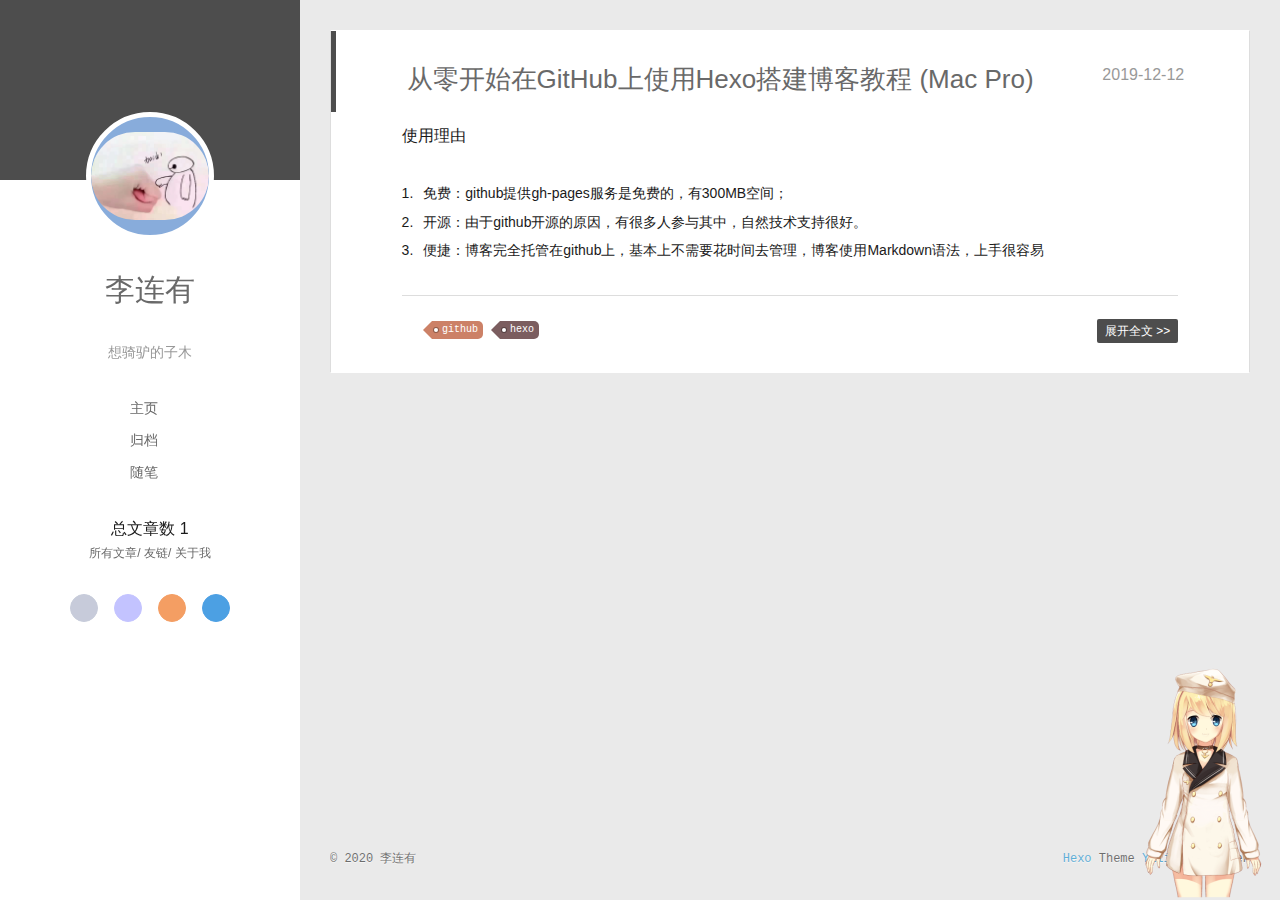
==== commit 66a0cb32: "Site updated: 2020-01-14 17:55:37" ====
--- a/index.html
+++ b/index.html
@@ -12,7 +12,7 @@
 <meta property="og:title" content="李连有的博客">
 <meta property="og:url" content="https:&#x2F;&#x2F;github.com&#x2F;Slilianyou&#x2F;YouGe.github.io&#x2F;index.html">
 <meta property="og:site_name" content="李连有的博客">
-<meta property="og:locale" content="en">
+<meta property="og:locale" content="zh-CN">
 <meta name="twitter:card" content="summary">
   
     <link rel="alternative" href="/atom.xml" title="李连有的博客" type="application/atom+xml">
@@ -42,24 +42,29 @@
 <div class="intrude-less">
 	<header id="header" class="inner">
 		<a href="/" class="profilepic">
-			<img src="" class="js-avatar">
+			<img src="/assets/img/head.jpeg" class="js-avatar">
 		</a>
 		<hgroup>
-		  <h1 class="header-author"><a href="/">John Doe</a></h1>
+		  <h1 class="header-author"><a href="/">李连有</a></h1>
 		</hgroup>
 		
-		<p class="header-subtitle">YouGe</p>
+		<p class="header-subtitle">想骑驴的子木</p>
 		
 
 		<nav class="header-menu">
 			<ul>
 			
 				<li><a href="/">主页</a></li>
+	        
+				<li><a href="/archives/index.html">归档</a></li>
 	        
 				<li><a href="/tags/%E9%9A%8F%E7%AC%94/">随笔</a></li>
 	        
 			</ul>
 		</nav>
+        <nav>
+            总文章数 1
+        </nav>
 		<nav class="header-smart-menu">
     		
     			
@@ -102,15 +107,17 @@
 	<div class="intrude-less">
 		<header id="header" class="inner">
 			<div class="profilepic">
-				<img src="" class="js-avatar">
+				<img src="/assets/img/head.jpeg" class="js-avatar">
 			</div>
 			<hgroup>
-			  <h1 class="header-author js-header-author">John Doe</h1>
+			  <h1 class="header-author js-header-author">李连有</h1>
 			</hgroup>
 			
-			<p class="header-subtitle"><i class="icon icon-quo-left"></i>YouGe<i class="icon icon-quo-right"></i></p>
-			
-			
+			<p class="header-subtitle"><i class="icon icon-quo-left"></i>想骑驴的子木<i class="icon icon-quo-right"></i></p>
+			
+			
+			
+				
 			
 				
 			
@@ -133,12 +140,14 @@
 			</nav>
 
 			<nav class="header-menu js-header-menu">
-				<ul style="width: 50%">
+				<ul style="width: 70%">
 				
 				
-					<li style="width: 50%"><a href="/">主页</a></li>
-		        
-					<li style="width: 50%"><a href="/tags/%E9%9A%8F%E7%AC%94/">随笔</a></li>
+					<li style="width: 33.333333333333336%"><a href="/">主页</a></li>
+		        
+					<li style="width: 33.333333333333336%"><a href="/archives/index.html">归档</a></li>
+		        
+					<li style="width: 33.333333333333336%"><a href="/tags/%E9%9A%8F%E7%AC%94/">随笔</a></li>
 		        
 				</ul>
 			</nav>
@@ -181,8 +190,6 @@
 <li>开源：由于github开源的原因，有很多人参与其中，自然技术支持很好。</li>
 <li>便捷：博客完全托管在github上，基本上不需要花时间去管理，博客使用Markdown语法，上手很容易</li>
 </ol>
-        
-          <a class="article-more-a" href="/2019/12/12/test/#more">more >></a>
         
       
 
@@ -250,7 +257,7 @@
   <div class="outer">
     <div id="footer-info">
     	<div class="footer-left">
-    		&copy; 2019 John Doe
+    		&copy; 2020 李连有
     	</div>
       	<div class="footer-right">
       		<a href="http://hexo.io/" target="_blank">Hexo</a>  Theme <a href="https://github.com/litten/hexo-theme-yilia" target="_blank">Yilia</a> by Litten
@@ -495,5 +502,5 @@
 
 </div>
   </div>
-<script src="/live2dw/lib/L2Dwidget.min.js?094cbace49a39548bed64abff5988b05"></script><script>L2Dwidget.init({"pluginRootPath":"live2dw/","pluginJsPath":"lib/","pluginModelPath":"assets/","tagMode":false,"debug":false,"model":{"jsonPath":"/live2dw/assets/hijiki.model.json"},"display":{"position":"right","width":150,"height":300},"mobile":{"show":true},"log":false});</script></body>
+<script src="/live2dw/lib/L2Dwidget.min.js?094cbace49a39548bed64abff5988b05"></script><script>L2Dwidget.init({"pluginRootPath":"live2dw/","pluginJsPath":"lib/","pluginModelPath":"assets/","tagMode":false,"debug":false,"model":{"jsonPath":"/live2dw/assets/z16.model.json"},"display":{"position":"right","width":150,"height":300},"mobile":{"show":true},"log":false});</script></body>
 </html>--- a/main.0cf68a.css
+++ b/main.0cf68a.css
@@ -1,4061 +1 @@
-.clearfix:after, .clearfix:before {
-    content: "";
-    display: table
-}
-
-.clearfix:after {
-    clear: both
-}
-
-.left-col.show {
-    box-shadow: 0 0 6px 0 rgba(0,0,0,.75)
-}
-
-.mid-col, .mid-col.show .article, .tools-col, .tools-col .tools-section .search-tag.tagcloud .article-tag-list, .tools-col .tools-section .search-ul .search-tag span:hover, .tools-col .tools-section .search-ul .search-time span:hover, .tools-col .tools-section .search-ul .search-title:hover, .tools-col .tools-section .search-wrap .icon {
-    transition: all .2s ease-in;
-    -ms-transition: all .2s ease-in
-}
-
-@-webkit-keyframes leftIn {
-    0%,60%,75%,90%,to {
-        -webkit-animation-timing-function: cubic-bezier(.215,.61,.355,1);
-        animation-timing-function: cubic-bezier(.215,.61,.355,1)
-    }
-
-    0% {
-        -webkit-transform: translateZ(0);
-        transform: translateZ(0)
-    }
-
-    60% {
-        -webkit-transform: translate3d(358px,0,0);
-        transform: translate3d(358px,0,0)
-    }
-
-    75% {
-        -webkit-transform: translate3d(323px,0,0);
-        transform: translate3d(323px,0,0)
-    }
-
-    90% {
-        -webkit-transform: translate3d(338px,0,0);
-        transform: translate3d(338px,0,0)
-    }
-
-    to {
-        -webkit-transform: translate3d(333px,0,0);
-        transform: translate3d(333px,0,0)
-    }
-}
-
-@keyframes leftIn {
-    0%,60%,75%,90%,to {
-        -webkit-animation-timing-function: cubic-bezier(.215,.61,.355,1);
-        animation-timing-function: cubic-bezier(.215,.61,.355,1)
-    }
-
-    0% {
-        -webkit-transform: translateZ(0);
-        transform: translateZ(0)
-    }
-
-    60% {
-        -webkit-transform: translate3d(358px,0,0);
-        transform: translate3d(358px,0,0)
-    }
-
-    75% {
-        -webkit-transform: translate3d(323px,0,0);
-        transform: translate3d(323px,0,0)
-    }
-
-    90% {
-        -webkit-transform: translate3d(338px,0,0);
-        transform: translate3d(338px,0,0)
-    }
-
-    to {
-        -webkit-transform: translate3d(333px,0,0);
-        transform: translate3d(333px,0,0)
-    }
-}
-
-.mid-col.show {
-    -webkit-animation-duration: .8s;
-    animation-duration: .8s;
-    -webkit-animation-fill-mode: both;
-    animation-fill-mode: both;
-    -webkit-animation-name: leftIn;
-    animation-name: leftIn
-}
-
-@-webkit-keyframes leftOut {
-    0%,60%,75%,90%,to {
-        -webkit-animation-timing-function: cubic-bezier(.215,.61,.355,1);
-        animation-timing-function: cubic-bezier(.215,.61,.355,1)
-    }
-
-    0% {
-        -webkit-transform: translate3d(333px,0,0);
-        transform: translate3d(333px,0,0)
-    }
-
-    60% {
-        -webkit-transform: translate3d(-25px,0,0);
-        transform: translate3d(-25px,0,0)
-    }
-
-    75% {
-        -webkit-transform: translate3d(10px,0,0);
-        transform: translate3d(10px,0,0)
-    }
-
-    90% {
-        -webkit-transform: translate3d(-5px,0,0);
-        transform: translate3d(-5px,0,0)
-    }
-
-    to {
-        -webkit-transform: translateZ(0);
-        transform: translateZ(0)
-    }
-}
-
-@keyframes leftOut {
-    0%,60%,75%,90%,to {
-        -webkit-animation-timing-function: cubic-bezier(.215,.61,.355,1);
-        animation-timing-function: cubic-bezier(.215,.61,.355,1)
-    }
-
-    0% {
-        -webkit-transform: translate3d(333px,0,0);
-        transform: translate3d(333px,0,0)
-    }
-
-    60% {
-        -webkit-transform: translate3d(-25px,0,0);
-        transform: translate3d(-25px,0,0)
-    }
-
-    75% {
-        -webkit-transform: translate3d(10px,0,0);
-        transform: translate3d(10px,0,0)
-    }
-
-    90% {
-        -webkit-transform: translate3d(-5px,0,0);
-        transform: translate3d(-5px,0,0)
-    }
-
-    to {
-        -webkit-transform: translateZ(0);
-        transform: translateZ(0)
-    }
-}
-
-.mid-col.hide {
-    -webkit-animation-duration: .8s;
-    animation-duration: .8s;
-    -webkit-animation-name: leftOut;
-    animation-name: leftOut
-}
-
-@-webkit-keyframes smallLeftIn {
-    0%,60%,75%,90%,to {
-        -webkit-animation-timing-function: cubic-bezier(.215,.61,.355,1);
-        animation-timing-function: cubic-bezier(.215,.61,.355,1)
-    }
-
-    0% {
-        -webkit-transform: translateZ(0);
-        transform: translateZ(0)
-    }
-
-    60% {
-        -webkit-transform: translate3d(325px,0,0);
-        transform: translate3d(325px,0,0)
-    }
-
-    75% {
-        -webkit-transform: translate3d(290px,0,0);
-        transform: translate3d(290px,0,0)
-    }
-
-    90% {
-        -webkit-transform: translate3d(305px,0,0);
-        transform: translate3d(305px,0,0)
-    }
-
-    to {
-        -webkit-transform: translate3d(300px,0,0);
-        transform: translate3d(300px,0,0)
-    }
-}
-
-@keyframes smallLeftIn {
-    0%,60%,75%,90%,to {
-        -webkit-animation-timing-function: cubic-bezier(.215,.61,.355,1);
-        animation-timing-function: cubic-bezier(.215,.61,.355,1)
-    }
-
-    0% {
-        -webkit-transform: translateZ(0);
-        transform: translateZ(0)
-    }
-
-    60% {
-        -webkit-transform: translate3d(325px,0,0);
-        transform: translate3d(325px,0,0)
-    }
-
-    75% {
-        -webkit-transform: translate3d(290px,0,0);
-        transform: translate3d(290px,0,0)
-    }
-
-    90% {
-        -webkit-transform: translate3d(305px,0,0);
-        transform: translate3d(305px,0,0)
-    }
-
-    to {
-        -webkit-transform: translate3d(300px,0,0);
-        transform: translate3d(300px,0,0)
-    }
-}
-
-.tools-col.show {
-    -webkit-animation-duration: .8s;
-    animation-duration: .8s;
-    -webkit-animation-fill-mode: both;
-    animation-fill-mode: both;
-    -webkit-animation-name: smallLeftIn;
-    animation-name: smallLeftIn
-}
-
-@-webkit-keyframes smallleftOut {
-    0%,60%,75%,90%,to {
-        -webkit-animation-timing-function: cubic-bezier(.215,.61,.355,1);
-        animation-timing-function: cubic-bezier(.215,.61,.355,1)
-    }
-
-    0% {
-        -webkit-transform: translate3d(333px,0,0);
-        transform: translate3d(333px,0,0)
-    }
-
-    60% {
-        -webkit-transform: translate3d(-25px,0,0);
-        transform: translate3d(-25px,0,0)
-    }
-
-    75% {
-        -webkit-transform: translate3d(10px,0,0);
-        transform: translate3d(10px,0,0)
-    }
-
-    90% {
-        -webkit-transform: translate3d(-5px,0,0);
-        transform: translate3d(-5px,0,0)
-    }
-
-    to {
-        -webkit-transform: translateZ(0);
-        transform: translateZ(0)
-    }
-}
-
-@keyframes smallleftOut {
-    0%,60%,75%,90%,to {
-        -webkit-animation-timing-function: cubic-bezier(.215,.61,.355,1);
-        animation-timing-function: cubic-bezier(.215,.61,.355,1)
-    }
-
-    0% {
-        -webkit-transform: translate3d(333px,0,0);
-        transform: translate3d(333px,0,0)
-    }
-
-    60% {
-        -webkit-transform: translate3d(-25px,0,0);
-        transform: translate3d(-25px,0,0)
-    }
-
-    75% {
-        -webkit-transform: translate3d(10px,0,0);
-        transform: translate3d(10px,0,0)
-    }
-
-    90% {
-        -webkit-transform: translate3d(-5px,0,0);
-        transform: translate3d(-5px,0,0)
-    }
-
-    to {
-        -webkit-transform: translateZ(0);
-        transform: translateZ(0)
-    }
-}
-
-.tools-col.hide {
-    -webkit-animation-duration: .8s;
-    animation-duration: .8s;
-    -webkit-animation-fill-mode: both;
-    animation-fill-mode: both;
-    -webkit-animation-name: smallleftOut;
-    animation-name: smallleftOut
-}
-
-html {
-    -ms-text-size-adjust: 100%;
-    -webkit-text-size-adjust: 100%;
-    -webkit-tap-highlight-color: transparent;
-    height: 100%
-}
-
-body {
-    margin: 0;
-    font-size: 14px;
-    font-family: Helvetica Neue,Helvetica,STHeiTi,Arial,sans-serif;
-    line-height: 1.5;
-    color: #333;
-    background-color: #fff;
-    min-height: 100%
-}
-
-article, aside, details, figcaption, figure, footer, header, hgroup, main, menu, nav, section, summary {
-    display: block
-}
-
-audio, canvas, progress, video {
-    display: inline-block
-}
-
-    audio:not([controls]) {
-        display: none;
-        height: 0
-    }
-
-progress {
-    vertical-align: baseline
-}
-
-[hidden], template {
-    display: none
-}
-
-a {
-    background: transparent;
-    text-decoration: none;
-    color: #08c
-}
-
-    a:active {
-        outline: 0
-    }
-
-abbr[title] {
-    border-bottom: 1px dotted
-}
-
-b, strong {
-    font-weight: 700
-}
-
-dfn {
-    font-style: italic
-}
-
-mark {
-    background: #ff0;
-    color: #000
-}
-
-small {
-    font-size: 80%
-}
-
-sub, sup {
-    font-size: 75%;
-    line-height: 0;
-    position: relative;
-    vertical-align: baseline
-}
-
-sup {
-    top: -.5em
-}
-
-sub {
-    bottom: -.25em
-}
-
-img {
-    border: 0;
-    vertical-align: middle;
-    max-width: 100%
-}
-
-svg:not(:root) {
-    overflow: hidden
-}
-
-pre {
-    overflow: auto;
-    white-space: pre;
-    white-space: pre-wrap;
-    word-wrap: break-word
-}
-
-code, kbd, pre, samp {
-    font-family: monospace,monospace;
-    font-size: 1em
-}
-
-button, input, optgroup, select, textarea {
-    color: inherit;
-    font: inherit;
-    margin: 0;
-    vertical-align: middle
-}
-
-button, input, select {
-    overflow: visible
-}
-
-button, select {
-    text-transform: none
-}
-
-button, html input[type=button], input[type=reset], input[type=submit] {
-    -webkit-appearance: button;
-    cursor: pointer
-}
-
-[disabled] {
-    cursor: default
-}
-
-button::-moz-focus-inner, input::-moz-focus-inner {
-    border: 0;
-    padding: 0
-}
-
-input {
-    line-height: normal
-}
-
-    input[type=checkbox], input[type=radio] {
-        box-sizing: border-box;
-        padding: 0
-    }
-
-    input[type=number]::-webkit-inner-spin-button, input[type=number]::-webkit-outer-spin-button {
-        height: auto
-    }
-
-    input[type=search] {
-        -webkit-appearance: textfield;
-        box-sizing: border-box
-    }
-
-        input[type=search]::-webkit-search-cancel-button, input[type=search]::-webkit-search-decoration {
-            -webkit-appearance: none
-        }
-
-fieldset {
-    border: 1px solid silver;
-    margin: 0 2px;
-    padding: .35em .625em .75em
-}
-
-legend {
-    border: 0;
-    padding: 0
-}
-
-textarea {
-    overflow: auto;
-    resize: vertical;
-    vertical-align: top
-}
-
-optgroup {
-    font-weight: 700
-}
-
-button, input, select, textarea {
-    outline: 0
-}
-
-input, textarea {
-    -webkit-user-modify: read-write-plaintext-only
-}
-
-    input::-ms-clear, input::-ms-reveal {
-        display: none
-    }
-
-    input::-moz-placeholder, textarea::-moz-placeholder {
-        color: #999
-    }
-
-    input:-ms-input-placeholder, textarea:-ms-input-placeholder {
-        color: #999
-    }
-
-    input::-webkit-input-placeholder, textarea::-webkit-input-placeholder {
-        color: #999
-    }
-
-.placeholder {
-    color: #999
-}
-
-table {
-    border-collapse: collapse;
-    border-spacing: 0
-}
-
-td, th {
-    padding: 0
-}
-
-blockquote, figure, form, h1, h2, h3, h4, h5, h6, p {
-    margin: 0
-}
-
-dd, dl, li, ol, ul {
-    margin: 0;
-    padding: 0
-}
-
-ol, ul {
-    list-style: none outside none
-}
-
-h1, h2, h3 {
-    line-height: 2;
-    font-weight: 400
-}
-
-h1 {
-    font-size: 18px
-}
-
-h2 {
-    font-size: 16px
-}
-
-h3 {
-    font-size: 14px
-}
-
-i {
-    font-style: normal
-}
-
-* {
-    box-sizing: border-box
-}
-
-@font-face {
-    font-family: iconfont;
-    src: url(./fonts/iconfont.b322fa.eot);
-    src: url(./fonts/iconfont.b322fa.eot#iefix) format("embedded-opentype"),url(./fonts/iconfont.8c627f.woff) format("woff"),url(./fonts/iconfont.16acc2.ttf) format("truetype"),url(./fonts/iconfont.45d7ee.svg#iconfont) format("svg")
-}
-
-[class*=" icon-"], [class^=icon-] {
-    font-family: iconfont !important;
-    speak: none;
-    font-size: 16px;
-    font-style: normal;
-    font-weight: 400;
-    font-variant: normal;
-    text-transform: none;
-    line-height: 1;
-    -webkit-font-smoothing: antialiased;
-    -moz-osx-font-smoothing: grayscale
-}
-
-.icon-twitter:before {
-    content: "\E600"
-}
-
-.icon-facebook:before {
-    content: "\E601"
-}
-
-.icon-clock:before {
-    content: "\E602"
-}
-
-.icon-mail:before {
-    content: "\E609"
-}
-
-.icon-link:before {
-    content: "\E6AB"
-}
-
-.icon-search:before {
-    content: "\E65B"
-}
-
-.icon-smile:before {
-    content: "\E64A"
-}
-
-.icon-roundrightfill:before {
-    content: "\E65A"
-}
-
-.icon-list:before {
-    content: "\E682"
-}
-
-.icon-book:before {
-    content: "\E6FE"
-}
-
-.icon-home:before {
-    content: "\E6BB"
-}
-
-.icon-share:before {
-    content: "\E618"
-}
-
-.icon-back:before {
-    content: "\E625"
-}
-
-.icon-qq:before {
-    content: "\E62D"
-}
-
-.icon-weibo:before {
-    content: "\E619"
-}
-
-.icon-segmentfault:before {
-    content: "\E603"
-}
-
-.icon-sort:before {
-    content: "\E700"
-}
-
-.icon-jianshu:before {
-    content: "\E613"
-}
-
-.icon-circle-left:before {
-    content: "\E71F"
-}
-
-.icon-circle-right:before {
-    content: "\E720"
-}
-
-.icon-loading:before {
-    content: "\E614"
-}
-
-.icon-acfun:before {
-    content: "\E604"
-}
-
-.icon-close:before {
-    content: "\E60C"
-}
-
-.icon-tumblr:before {
-    content: "\E6B0"
-}
-
-.icon-calendar:before {
-    content: "\E667"
-}
-
-.icon-rss:before {
-    content: "\E877"
-}
-
-.icon-price-tags:before {
-    content: "\E6F9"
-}
-
-.icon-quo-left:before {
-    content: "\E7F5"
-}
-
-.icon-quo-right:before {
-    content: "\E7F6"
-}
-
-.icon-back1:before {
-    content: "\E64E"
-}
-
-.icon-github:before {
-    content: "\E735"
-}
-
-.icon-film:before {
-    content: "\E7B7"
-}
-
-.icon-weixin:before {
-    content: "\E61F"
-}
-
-.icon-qzone:before {
-    content: "\E680"
-}
-
-.icon-category:before {
-    content: "\E605"
-}
-
-.icon-douban:before {
-    content: "\E64C"
-}
-
-.icon-roundleftfill:before {
-    content: "\E799"
-}
-
-.icon-tuding:before {
-    content: "\E651"
-}
-
-.icon-zhihu:before {
-    content: "\E61B"
-}
-
-.icon-linkedin:before {
-    content: "\E6D4"
-}
-
-.icon-google:before {
-    content: "\E635"
-}
-
-.icon-plane:before {
-    content: "\E62F"
-}
-
-.icon-bilibili:before {
-    content: "\E622"
-}
-
-.icon-psn:before {
-    content: "\E6C7"
-}
-
-body, button, input, select, textarea {
-    color: #1a1a1a;
-    font-family: lucida grande,lucida sans unicode,lucida,helvetica,Hiragino Sans GB,Microsoft YaHei,WenQuanYi Micro Hei,sans-serif;
-    font-size: 16px;
-    font-size: 1rem;
-    line-height: 1.75
-}
-
-body {
-    overflow-y: hidden;
-    background: #eaeaea
-}
-
-#container, body, html {
-    height: 100%;
-    overflow-x: hidden;
-    overflow-y: auto
-}
-
-#mobile-nav {
-    display: none
-}
-
-#container {
-    position: relative;
-    min-height: 100%
-}
-
-    #container .anm-canvas {
-        display: none
-    }
-
-    #container.show .anm-canvas {
-        display: block;
-        position: fixed
-    }
-
-.body-wrap {
-    margin-bottom: 80px
-}
-
-.mid-col {
-    position: absolute;
-    right: 0;
-    min-height: 100%;
-    background: #eaeaea;
-    left: 300px;
-    width: auto
-}
-
-    .mid-col.show {
-        background: none;
-        opacity: .9
-    }
-
-        .mid-col.show .article {
-            background: hsla(0,0%,100%,.3)
-        }
-
-.left-col {
-    background: #fff;
-    width: 300px;
-    position: fixed;
-    opacity: 1;
-    transition: all .2s ease-in;
-    height: 100%;
-    z-index: 999
-}
-
-    .left-col .overlay {
-        width: 100%;
-        height: 180px;
-        position: absolute
-    }
-
-    .left-col .intrude-less {
-        width: 76%;
-        text-align: center;
-        margin: 112px auto 0
-    }
-
-    .left-col #header {
-        width: 100%;
-        height: 300px;
-        position: relative;
-        border-bottom: 1px solid color-border
-    }
-
-        .left-col #header a {
-            color: #696969
-        }
-
-            .left-col #header a:hover {
-                color: #b0a0aa
-            }
-
-        .left-col #header .header-subtitle {
-            text-align: center;
-            color: #999;
-            font-size: 14px;
-            line-height: 25px;
-            overflow: hidden;
-            text-overflow: ellipsis;
-            display: -webkit-box;
-            -webkit-line-clamp: 2;
-            -webkit-box-orient: vertical
-        }
-
-        .left-col #header .header-menu {
-            font-weight: 300;
-            line-height: 31px;
-            text-transform: uppercase;
-            float: none;
-            min-height: 150px;
-            margin-left: -12px;
-            text-align: center;
-            display: -webkit-box;
-            -webkit-box-orient: horizontal;
-            -webkit-box-pack: center;
-            -webkit-box-align: center
-        }
-
-            .left-col #header .header-menu li {
-                cursor: default
-            }
-
-                .left-col #header .header-menu li a {
-                    font-size: 14px;
-                    min-width: 300px
-                }
-
-        .left-col #header .header-smart-menu {
-            font-size: 12px;
-            margin-bottom: 20px
-        }
-
-            .left-col #header .header-smart-menu a:after {
-                content: "/"
-            }
-
-            .left-col #header .header-smart-menu a:last-child:after {
-                content: ""
-            }
-
-        .left-col #header .profilepic {
-            display: block;
-            border: 5px solid #fff;
-            border-radius: 300px;
-            width: 128px;
-            height: 128px;
-            margin: 0 auto;
-            position: relative;
-            overflow: hidden;
-            background: #88acdb;
-            -webkit-transition: all .2s ease-in;
-            display: -webkit-box;
-            -webkit-box-orient: horizontal;
-            -webkit-box-pack: center;
-            -webkit-box-align: center;
-            text-align: center
-        }
-
-            .left-col #header .profilepic img {
-                border-radius: 300px;
-                opacity: 1;
-                -webkit-transition: all .2s ease-in
-            }
-
-                .left-col #header .profilepic img.show {
-                    width: 100%;
-                    height: 100%;
-                    opacity: 1
-                }
-
-        .left-col #header .header-author {
-            text-align: center;
-            margin: .67em 0;
-            font-family: Roboto,serif;
-            font-size: 30px;
-            transition: .3s
-        }
-
-::-webkit-scrollbar {
-    width: 10px;
-    height: 10px
-}
-
-::-webkit-scrollbar-button {
-    width: 0;
-    height: 0
-}
-
-    ::-webkit-scrollbar-button:end:decrement, ::-webkit-scrollbar-button:start:increment {
-        display: none
-    }
-
-::-webkit-scrollbar-corner {
-    display: block
-}
-
-::-webkit-scrollbar-thumb {
-    border-radius: 8px;
-    background-color: rgba(0,0,0,.2)
-}
-
-    ::-webkit-scrollbar-thumb:hover {
-        border-radius: 8px;
-        background-color: rgba(0,0,0,.5)
-    }
-
-::-webkit-scrollbar-thumb, ::-webkit-scrollbar-track {
-    border-right: 1px solid transparent;
-    border-left: 1px solid transparent
-}
-
-    ::-webkit-scrollbar-track:hover {
-        background-color: rgba(0,0,0,.15)
-    }
-
-::-webkit-scrollbar-button:start {
-    width: 10px;
-    height: 10px;
-    background: url(./img/scrollbar_arrow.png) no-repeat 0 0
-}
-
-    ::-webkit-scrollbar-button:start:hover {
-        background: url(./img/scrollbar_arrow.png) no-repeat -15px 0
-    }
-
-    ::-webkit-scrollbar-button:start:active {
-        background: url(./img/scrollbar_arrow.png) no-repeat -30px 0
-    }
-
-::-webkit-scrollbar-button:end {
-    width: 10px;
-    height: 10px;
-    background: url(./img/scrollbar_arrow.png) no-repeat 0 -18px
-}
-
-    ::-webkit-scrollbar-button:end:hover {
-        background: url(./img/scrollbar_arrow.png) no-repeat -15px -18px
-    }
-
-    ::-webkit-scrollbar-button:end:active {
-        background: url(./img/scrollbar_arrow.png) no-repeat -30px -18px
-    }
-
-.article-entry .highlight, .article-entry pre {
-    background: #272822;
-    margin: 10px 0;
-    padding: 10px;
-    overflow: auto;
-    color: #fff;
-    font-size: .9em;
-    line-height: 22.400000000000002px
-}
-
-    .article-entry .gist .gist-file .gist-data .line-numbers, .article-entry .highlight .gutter pre, .article-entry .highlight .gutter pre .line {
-        color: #666
-    }
-
-.article-entry code, .article-entry pre {
-    font-family: Source Code Pro,Consolas,Monaco,Menlo,monospace
-}
-
-.article-entry code {
-    background: #eee;
-    padding: 0 .3em;
-    border: none
-}
-
-.article-entry pre code {
-    background: none;
-    text-shadow: none;
-    padding: 0;
-    color: #fff
-}
-
-.article-entry .highlight {
-    border-radius: 4px
-}
-
-    .article-entry .highlight pre {
-        border: none;
-        margin: 0;
-        padding: 0
-    }
-
-    .article-entry .highlight table {
-        margin: 0;
-        width: auto
-    }
-
-    .article-entry .highlight td {
-        border: none;
-        padding: 0
-    }
-
-    .article-entry .highlight figcaption {
-        color: highlight-comment;
-        line-height: 1em;
-        margin-bottom: 1em
-    }
-
-        .article-entry .highlight figcaption:after, .article-entry .highlight figcaption:before {
-            content: "";
-            display: table
-        }
-
-        .article-entry .highlight figcaption:after {
-            clear: both
-        }
-
-        .article-entry .highlight figcaption a {
-            float: right
-        }
-
-    .article-entry .highlight .gutter pre {
-        text-align: right;
-        padding-right: 20px
-    }
-
-        .article-entry .highlight .gutter pre .line {
-            text-shadow: none
-        }
-
-    .article-entry .highlight .line {
-        color: #fff;
-        min-height: 19px
-    }
-
-.article-entry .gist {
-    margin: 0 -20px;
-    border-style: solid;
-    border-color: #ddd;
-    border-width: 1px 0;
-    background: #272822;
-    padding: 15px 20px 15px 0
-}
-
-    .article-entry .gist .gist-file {
-        border: none;
-        font-family: Source Code Pro,Consolas,Monaco,Menlo,monospace;
-        margin: 0
-    }
-
-        .article-entry .gist .gist-file .gist-data {
-            background: none;
-            border: none
-        }
-
-            .article-entry .gist .gist-file .gist-data .line-numbers {
-                background: none;
-                border: none;
-                padding: 0 20px 0 0
-            }
-
-            .article-entry .gist .gist-file .gist-data .line-data {
-                padding: 0 !important
-            }
-
-        .article-entry .gist .gist-file .highlight {
-            margin: 0;
-            padding: 0;
-            border: none
-        }
-
-        .article-entry .gist .gist-file .gist-meta {
-            background: #272822;
-            color: highlight-comment;
-            font: .85em Helvetica Neue,Helvetica,Arial,sans-serif;
-            text-shadow: 0 0;
-            padding: 0;
-            margin-top: 1em;
-            margin-left: 20px
-        }
-
-            .article-entry .gist .gist-file .gist-meta a {
-                color: #258fb8;
-                font-weight: 400
-            }
-
-                .article-entry .gist .gist-file .gist-meta a:hover {
-                    text-decoration: underline
-                }
-
-pre .comment {
-    color: #75715e
-}
-
-pre .class .params, pre .function .keyword, pre .keyword {
-    color: #66d9ef
-}
-
-pre .css .value, pre .doctype, pre .function, pre .params, pre .tag {
-    color: #fff
-}
-
-pre .at_rule, pre .at_rule .keyword, pre .css ~ * .tag, pre .preprocessor, pre .preprocessor .keyword, pre .title {
-    color: #f92672
-}
-
-pre .attribute, pre .built_in, pre .class, pre .css ~ * .class, pre .function .title {
-    color: #a6e22e
-}
-
-pre .string, pre .value {
-    color: #e6db74
-}
-
-pre .number {
-    color: #7163d7
-}
-
-pre .css ~ * .id, pre .id {
-    color: #fd971f
-}
-
-#header .tagcloud a {
-    color: #fff
-}
-
-.tagcloud a {
-    display: inline-block;
-    text-decoration: none;
-    font-weight: 400;
-    font-size: 10px;
-    color: #fff;
-    height: 18px;
-    line-height: 18px;
-    float: left;
-    padding: 0 5px 0 10px;
-    position: relative;
-    border-radius: 0 5px 5px 0;
-    margin: 5px 9px 5px 8px;
-    font-family: Menlo,Monaco,Andale Mono,lucida console,Courier New,monospace
-}
-
-    .tagcloud a:hover {
-        opacity: .8
-    }
-
-    .tagcloud a:before {
-        content: " ";
-        width: 0;
-        height: 0;
-        position: absolute;
-        top: 0;
-        left: -18px;
-        border: 9px solid transparent
-    }
-
-    .tagcloud a:after {
-        content: " ";
-        width: 4px;
-        height: 4px;
-        background-color: #fff;
-        border-radius: 4px;
-        box-shadow: 0 0 0 1px rgba(0,0,0,.3);
-        position: absolute;
-        top: 7px;
-        left: 2px
-    }
-
-    .tagcloud a.color1 {
-        background: #ff945c
-    }
-
-        .tagcloud a.color1:before {
-            border-right-color: #ff945c
-        }
-
-    .tagcloud a.color2 {
-        background: #cc8167
-    }
-
-        .tagcloud a.color2:before {
-            border-right-color: #cc8167
-        }
-
-    .tagcloud a.color3 {
-        background: #ba8f6c
-    }
-
-        .tagcloud a.color3:before {
-            border-right-color: #ba8f6c
-        }
-
-    .tagcloud a.color4 {
-        background: #94635c
-    }
-
-        .tagcloud a.color4:before {
-            border-right-color: #94635c
-        }
-
-    .tagcloud a.color5 {
-        background: #7b5d5f
-    }
-
-        .tagcloud a.color5:before {
-            border-right-color: #7b5d5f
-        }
-
-.article-tag-list .article-tag-list-item {
-    float: left
-}
-
-.article-pop-out .icon-tuding {
-    color: #999;
-    float: left;
-    margin-right: 10px;
-    margin-top: 6px
-}
-
-.article-category, .article-category .article-tag-list, .article-tag, .article-tag .article-tag-list {
-    float: left
-}
-
-    .article-category .icon, .article-tag .icon {
-        color: #999;
-        float: left;
-        margin-right: 10px;
-        margin-top: 6px
-    }
-
-.article-pop-out {
-    float: left
-}
-
-.archive-article-date {
-    color: #999;
-    margin-right: 7.6923%;
-    float: right
-}
-
-    .archive-article-date .icon {
-        margin: 5px 5px 5px 0
-    }
-
-.glass {
-    background-color: rgba(54,70,93,.9);
-    z-index: 998;
-    transition: opacity .15s;
-    width: 100%;
-    height: 100%;
-    display: none
-}
-
-.glass, .tagcloud-ctn {
-    left: 0;
-    opacity: 1;
-    bottom: 0;
-    position: fixed;
-    right: 0;
-    top: 0
-}
-
-.tagcloud-ctn {
-    z-index: 90120;
-    background-size: 100% 100%
-}
-
-    .tagcloud-ctn .tagcloud-global {
-        position: fixed;
-        top: 50%;
-        left: 50%;
-        margin-top: -115px;
-        margin-left: -315px;
-        width: 630px
-    }
-
-        .tagcloud-ctn .tagcloud-global a {
-            width: 80px;
-            height: 80px;
-            border-radius: 50%;
-            background: #f2992e;
-            color: #fff;
-            display: block;
-            float: left;
-            line-height: 80px;
-            text-align: center
-        }
-
-        .tagcloud-ctn .tagcloud-global .tab-post-types .tab-post-type:first-child .post-type-icon {
-            background: #f2992e
-        }
-
-        .tagcloud-ctn .tagcloud-global .tab-post-types .tab-post-type:nth-child(2) .post-type-icon {
-            background: #56bc8a
-        }
-
-        .tagcloud-ctn .tagcloud-global .tab-post-types .tab-post-type:nth-child(3) .post-type-icon {
-            background: #4aa8d8
-        }
-
-        .tagcloud-ctn .tagcloud-global .tab-post-types .tab-post-type:nth-child(4) .post-type-icon {
-            background: #a77dc2
-        }
-
-        .tagcloud-ctn .tagcloud-global .tab-post-types .tab-post-type:nth-child(5) .post-type-icon {
-            background: #dd765d
-        }
-
-#header .header-nav {
-    width: 100%;
-    position: absolute;
-    transition: -webkit-transform .3s ease-in;
-    transition: transform .3s ease-in;
-    transition: transform .3s ease-in,-webkit-transform .3s ease-in
-}
-
-    #header .header-nav .social {
-        margin-top: 10px;
-        text-align: center;
-        display: -webkit-box;
-        display: -ms-flexbox;
-        display: flex;
-        -ms-flex-wrap: wrap;
-        flex-wrap: wrap;
-        -webkit-box-pack: center;
-        -ms-flex-pack: center;
-        justify-content: center
-    }
-
-        #header .header-nav .social a {
-            border-radius: 50%;
-            display: -moz-inline-stack;
-            display: inline-block;
-            vertical-align: middle;
-            *vertical-align: auto;
-            zoom: 1;
-            *display: inline;
-            margin: 0 8px 15px;
-            transition: .3s;
-            text-align: center;
-            color: #fff;
-            opacity: .7;
-            width: 28px;
-            height: 28px;
-            line-height: 26px
-        }
-
-            #header .header-nav .social a:hover {
-                opacity: 1
-            }
-
-            #header .header-nav .social a.weibo {
-                background: #aaf;
-                border: 1px solid #aaf
-            }
-
-                #header .header-nav .social a.weibo:hover {
-                    border: 1px solid #aaf
-                }
-
-            #header .header-nav .social a.segmentfault {
-                background: #009a61;
-                border: 1px solid #009a61
-            }
-
-                #header .header-nav .social a.segmentfault:hover {
-                    border: 1px solid #009a61
-                }
-
-            #header .header-nav .social a.rss {
-                background: #ef7522;
-                border: 1px solid #ef7522
-            }
-
-                #header .header-nav .social a.rss:hover {
-                    border: 1px solid #cf5d0f
-                }
-
-            #header .header-nav .social a.github {
-                background: #afb6ca;
-                border: 1px solid #afb6ca
-            }
-
-                #header .header-nav .social a.github:hover {
-                    border: 1px solid #909ab6
-                }
-
-            #header .header-nav .social a.facebook {
-                background: #3b5998;
-                border: 1px solid #3b5998
-            }
-
-                #header .header-nav .social a.facebook:hover {
-                    border: 1px solid #2d4373
-                }
-
-            #header .header-nav .social a.google {
-                background: #c83d20;
-                border: 1px solid #c83d20
-            }
-
-                #header .header-nav .social a.google:hover {
-                    border: 1px solid #9c3019
-                }
-
-            #header .header-nav .social a.twitter {
-                background: #55cff8;
-                border: 1px solid #55cff8
-            }
-
-                #header .header-nav .social a.twitter:hover {
-                    border: 1px solid #24c1f6
-                }
-
-            #header .header-nav .social a.linkedin {
-                background: #005a87;
-                border: 1px solid #005a87
-            }
-
-                #header .header-nav .social a.linkedin:hover {
-                    border: 1px solid #006b98
-                }
-
-            #header .header-nav .social a.acfun {
-                background: #fd4c5d;
-                border: 1px solid #fd4c5d
-            }
-
-                #header .header-nav .social a.acfun:hover {
-                    border: 1px solid #fd4c5d
-                }
-
-            #header .header-nav .social a.bilibili {
-                background: #e15280;
-                border: 1px solid #e15280
-            }
-
-                #header .header-nav .social a.bilibili:hover {
-                    border: 1px solid #e15280
-                }
-
-            #header .header-nav .social a.zhihu {
-                background: #0078d8;
-                border: 1px solid #0078d8
-            }
-
-                #header .header-nav .social a.zhihu:hover {
-                    border: 1px solid #0078d8
-                }
-
-            #header .header-nav .social a.douban {
-                background: #06c611;
-                border: 1px solid #06c611
-            }
-
-                #header .header-nav .social a.douban:hover {
-                    border: 1px solid #06c611
-                }
-
-            #header .header-nav .social a.mail {
-                background: #005a87;
-                border: 1px solid #005a87
-            }
-
-                #header .header-nav .social a.mail:hover {
-                    border: 1px solid #006b98
-                }
-
-            #header .header-nav .social a.jianshu {
-                background: #ff5722;
-                border: 1px solid #ff5722
-            }
-
-                #header .header-nav .social a.jianshu:hover {
-                    border: 1px solid #ff5722
-                }
-
-            #header .header-nav .social a.weixin {
-                background: #4caf50;
-                border: 1px solid #4caf50
-            }
-
-                #header .header-nav .social a.weixin:hover {
-                    border: 1px solid #4caf50
-                }
-
-            #header .header-nav .social a.qq {
-                background: #34baad;
-                border: 1px solid #34baad
-            }
-
-                #header .header-nav .social a.qq:hover {
-                    border: 1px solid #34baad
-                }
-
-            #header .header-nav .social a.psn {
-                background: #086ef6;
-                border: 1px solid #086ef6
-            }
-
-                #header .header-nav .social a.psn:hover {
-                    border: 1px solid #086ef6
-                }
-
-#page-nav {
-    text-align: center;
-    margin-top: 30px
-}
-
-    #page-nav .page-number {
-        width: 20px;
-        height: 25px;
-        background: #4d4d4d;
-        display: inline-block;
-        color: #fff;
-        line-height: 25px;
-        font-size: 12px;
-        margin: 0 5px 30px;
-        border-radius: 2px
-    }
-
-        #page-nav .page-number:hover {
-            background: #5e5e5e
-        }
-
-    #page-nav .current {
-        background: #88acdb;
-        cursor: default
-    }
-
-        #page-nav .current:hover {
-            background: #88acdb
-        }
-
-    #page-nav .extend {
-        color: #4d4d4d;
-        margin: 0 27px;
-        opacity: 1
-    }
-
-        #page-nav .extend:hover {
-            color: #5e5e5e
-        }
-
-    #page-nav:hover .extend {
-        opacity: 1
-    }
-
-.archives-wrap {
-    position: relative;
-    margin: 0 30px;
-    padding-right: 60px;
-    border-bottom: 1px solid #eee;
-    background: #fff
-}
-
-    .archives-wrap:first-child {
-        margin-top: 30px
-    }
-
-    .archives-wrap:last-child {
-        margin-bottom: 80px
-    }
-
-    .archives-wrap .archive-year-wrap {
-        line-height: 35px;
-        width: 200px;
-        position: absolute;
-        padding-top: 15px;
-        font-size: 1.8em;
-        z-index: 1
-    }
-
-        .archives-wrap .archive-year-wrap a {
-            color: #666;
-            font-weight: 700;
-            padding-left: 48px
-        }
-
-.archives {
-    position: relative
-}
-
-    .archives .article-info {
-        border: none
-    }
-
-    .archives .archive-article {
-        margin-left: 200px;
-        padding: 20px 0;
-        border-bottom: 1px solid #eee;
-        border-top: 1px solid #fff;
-        position: relative
-    }
-
-        .archives .archive-article:first-child {
-            border-top: none
-        }
-
-        .archives .archive-article:last-child {
-            border-bottom: none
-        }
-
-    .archives .archive-article-title {
-        font-size: 16px;
-        color: #333;
-        transition: color .3s
-    }
-
-        .archives .archive-article-title:hover {
-            color: #657b83
-        }
-
-        .archives .archive-article-title span {
-            display: block;
-            color: #a8a8a8;
-            font-size: 12px;
-            line-height: 14px;
-            height: 7px;
-            padding-left: 2px
-        }
-
-            .archives .archive-article-title span:before {
-                display: inline-block;
-                content: "\201C";
-                font-family: serif;
-                font-size: 30px;
-                float: left;
-                margin: 4px 4px 0 -12px;
-                color: #c8c8c8
-            }
-
-.archive-article-inner .icon-clock {
-    margin-right: 5px
-}
-
-.archive-article-inner .archive-article-header {
-    position: relative;
-    min-height: 36px
-}
-
-.archive-article-inner .article-meta {
-    position: relative;
-    float: right;
-    margin-top: -10px;
-    color: #555;
-    background: none;
-    text-align: right;
-    width: auto
-}
-
-    .archive-article-inner .article-meta .article-date time {
-        color: #aaa
-    }
-
-    .archive-article-inner .article-meta .archive-article-date, .archive-article-inner .article-meta .article-tag-list {
-        margin-right: 30px;
-        display: -moz-inline-stack;
-        display: inline-block;
-        vertical-align: middle;
-        zoom: 1;
-        color: #666;
-        font-size: 14px
-    }
-
-    .archive-article-inner .article-meta .archive-article-date {
-        cursor: default;
-        font-size: 12px;
-        margin-bottom: 5px;
-        margin-top: -10px;
-        margin-right: 0
-    }
-
-    .archive-article-inner .article-meta .article-category:before {
-        float: left;
-        margin-top: 1px;
-        left: 15px
-    }
-
-    .archive-article-inner .article-meta .article-category .article-category-link {
-        width: auto;
-        max-width: 83px;
-        padding-left: 10px
-    }
-
-    .archive-article-inner .article-meta .article-tag-list {
-        margin-top: 0
-    }
-
-        .archive-article-inner .article-meta .article-tag-list:before {
-            left: 15px
-        }
-
-        .archive-article-inner .article-meta .article-tag-list .article-tag-list-item {
-            display: inline-block;
-            width: auto;
-            max-width: 83px;
-            padding-left: 8px;
-            font-size: 12px
-        }
-
-.tools-col {
-    width: 300px;
-    height: 100%;
-    position: fixed;
-    left: 0;
-    top: 0;
-    z-index: 0;
-    padding: 0;
-    opacity: 0;
-    -webkit-overflow-scrolling: touch;
-    overflow-scrolling: touch
-}
-
-    .tools-col.show {
-        opacity: 1
-    }
-
-    .tools-col.hide {
-        z-index: 0
-    }
-
-    .tools-col .tools-nav {
-        display: none
-    }
-
-    .tools-col .tools-section, .tools-col .tools-wrap {
-        height: 100%;
-        color: #e5e5e5;
-        width: 360px;
-        overflow: hidden;
-        overflow-y: auto
-    }
-
-        .tools-col .tools-section ::-webkit-scrollbar, .tools-col .tools-wrap ::-webkit-scrollbar {
-            display: none
-        }
-
-        .tools-col .tools-section .search-wrap {
-            width: 310px;
-            margin: 20px 20px 10px;
-            position: relative
-        }
-
-            .tools-col .tools-section .search-wrap .search-ipt {
-                width: 310px;
-                color: #fff;
-                background: none;
-                border: none;
-                border-bottom: 2px solid #fff;
-                font-family: Roboto,serif
-            }
-
-            .tools-col .tools-section .search-wrap .icon {
-                position: absolute;
-                right: 0;
-                top: 7px;
-                color: #fff;
-                cursor: pointer
-            }
-
-                .tools-col .tools-section .search-wrap .icon:hover {
-                    -webkit-transform: scale(1.2);
-                    transform: scale(1.2)
-                }
-
-            .tools-col .tools-section .search-wrap ::-webkit-input-placeholder {
-                color: #ededed
-            }
-
-        .tools-col .tools-section .search-tag.tagcloud {
-            text-align: center;
-            position: relative
-        }
-
-            .tools-col .tools-section .search-tag.tagcloud .search-tag-wording {
-                font-size: 12px;
-                float: right;
-                margin: 4px 75px 0 0
-            }
-
-            .tools-col .tools-section .search-tag.tagcloud .search-switch {
-                width: 40px;
-                height: 25px;
-                display: block
-            }
-
-                .tools-col .tools-section .search-tag.tagcloud .search-switch input {
-                    width: 40px;
-                    height: 14px;
-                    position: absolute;
-                    top: 0;
-                    right: 30px;
-                    z-index: 2;
-                    border: 0;
-                    background: 0 0;
-                    -webkit-appearance: none;
-                    outline: 0
-                }
-
-                    .tools-col .tools-section .search-tag.tagcloud .search-switch input:before {
-                        content: "";
-                        width: 40px;
-                        height: 14px;
-                        border: 1px solid #bdcabc;
-                        background-color: #fdfdfd;
-                        border-radius: 20px;
-                        cursor: pointer;
-                        display: inline-block;
-                        position: relative;
-                        vertical-align: middle;
-                        box-sizing: content-box;
-                        box-shadow: inset 0 0 0 0 #dfdfdf;
-                        transition: border .4s,box-shadow .4s;
-                        background-clip: content-box
-                    }
-
-                    .tools-col .tools-section .search-tag.tagcloud .search-switch input:checked:before {
-                        border-color: #64bd63;
-                        box-shadow: inset 0 0 0 .16rem #64bd63;
-                        background-color: #64bd63;
-                        transition: border .4s,box-shadow .4s,background-color 1.2s
-                    }
-
-                    .tools-col .tools-section .search-tag.tagcloud .search-switch input:checked:after {
-                        left: 27px;
-                        background: #fff
-                    }
-
-                    .tools-col .tools-section .search-tag.tagcloud .search-switch input:after {
-                        content: "";
-                        width: 14px;
-                        height: 14px;
-                        position: absolute;
-                        top: 16px;
-                        left: 2px;
-                        -webkit-transform: translateY(-50%);
-                        border-radius: 100%;
-                        background-color: #91c0f1;
-                        box-shadow: 0 1px 1px rgba(0,0,0,.4);
-                        transition: left .2s;
-                        cursor: pointer
-                    }
-
-            .tools-col .tools-section .search-tag.tagcloud .article-tag-list {
-                display: none;
-                margin: 15px 10px 0;
-                padding: 10px;
-                background: hsla(0,0%,100%,.2)
-            }
-
-                .tools-col .tools-section .search-tag.tagcloud .article-tag-list.show {
-                    display: block
-                }
-
-            .tools-col .tools-section .search-tag.tagcloud .a {
-                float: none
-            }
-
-        .tools-col .tools-section .search-ul {
-            margin-top: 10px;
-            color: rgba(77,77,77,.75);
-            -webkit-overflow-scrolling: touch;
-            overflow-scrolling: touch;
-            overflow-y: auto
-        }
-
-            .tools-col .tools-section .search-ul .search-li {
-                padding: 10px 20px;
-                border-bottom: 1px dotted #dcdcdc
-            }
-
-                .tools-col .tools-section .search-ul .search-li:hover {
-                    background: hsla(0,0%,100%,.2)
-                }
-
-            .tools-col .tools-section .search-ul .search-title {
-                overflow: hidden;
-                white-space: nowrap;
-                text-overflow: ellipsis;
-                display: block;
-                color: #fffff8;
-                text-shadow: 1px 1px rgba(77,77,77,.25)
-            }
-
-                .tools-col .tools-section .search-ul .search-title .icon {
-                    margin-right: 10px;
-                    color: #fffdd8
-                }
-
-                .tools-col .tools-section .search-ul .search-title:hover {
-                    color: #fff
-                }
-
-            .tools-col .tools-section .search-ul .search-tag, .tools-col .tools-section .search-ul .search-time {
-                font-size: 12px;
-                color: #fffdd8;
-                margin-right: 10px
-            }
-
-                .tools-col .tools-section .search-ul .search-tag .icon, .tools-col .tools-section .search-ul .search-time .icon {
-                    margin-right: 0
-                }
-
-                .tools-col .tools-section .search-ul .search-tag span, .tools-col .tools-section .search-ul .search-time span {
-                    cursor: pointer
-                }
-
-                    .tools-col .tools-section .search-ul .search-tag span:hover, .tools-col .tools-section .search-ul .search-time span:hover {
-                        color: #fff
-                    }
-
-            .tools-col .tools-section .search-ul .search-time {
-                float: left
-            }
-
-            .tools-col .tools-section .search-ul .search-tag span {
-                margin-right: 5px
-            }
-
-    .tools-col .tools-section-friends {
-        padding-top: 30px
-    }
-
-    .tools-col .aboutme-wrap {
-        display: -webkit-box;
-        display: -ms-flexbox;
-        display: flex;
-        -webkit-box-align: center;
-        -ms-flex-align: center;
-        align-items: center;
-        -webkit-box-pack: center;
-        -ms-flex-pack: center;
-        justify-content: center;
-        width: 100%;
-        height: 100%;
-        color: #fffdd8;
-        text-shadow: 1px 1px rgba(77,77,77,.45)
-    }
-
-.body-wrap > article {
-    position: relative
-}
-
-@-webkit-keyframes cd-bounce-1 {
-    0% {
-        opacity: 0;
-        -webkit-transform: scale(1)
-    }
-
-    60% {
-        opacity: 1;
-        -webkit-transform: scale(1.01)
-    }
-
-    to {
-        -webkit-transform: scale(1)
-    }
-}
-
-@keyframes cd-bounce-1 {
-    0% {
-        opacity: 0;
-        -webkit-transform: scale(1);
-        transform: scale(1)
-    }
-
-    60% {
-        opacity: 1;
-        -webkit-transform: scale(1.01);
-        transform: scale(1.01)
-    }
-
-    to {
-        -webkit-transform: scale(1);
-        transform: scale(1)
-    }
-}
-
-.article {
-    margin: 30px;
-    position: relative;
-    border: 1px solid #ddd;
-    border-top: 1px solid #fff;
-    border-bottom: 1px solid #fff;
-    background: #fff;
-    transition: all .2s ease-in
-}
-
-    .article img {
-        max-width: 100%
-    }
-
-.article-inner h1.article-title, .article-title {
-    color: #696969;
-    margin-left: 0;
-    font-weight: 300;
-    line-height: 35px;
-    margin-bottom: 20px;
-    font-size: 26px;
-    transition: color .3s
-}
-
-.article-header {
-    border-left: 5px solid #4d4d4d;
-    padding: 30px 0 15px 25px;
-    padding-left: 7.6923%
-}
-
-.article-meta {
-    width: 150px;
-    font-size: 14;
-    text-align: right;
-    position: absolute;
-    right: 0;
-    top: 23px;
-    text-align: center;
-    z-index: 1
-}
-
-    .article-meta time {
-        color: #aaa
-    }
-
-        .article-meta time .icon-clock {
-            margin-right: 8px;
-            font-size: 16px
-        }
-
-.article-more-link {
-    margin-top: 0;
-    text-align: left;
-    float: right
-}
-
-    .article-more-link a {
-        background: #4d4d4d;
-        color: #fff;
-        font-size: 12px;
-        padding: 5px 8px;
-        line-height: 16px;
-        border-radius: 2px;
-        transition: background .3s
-    }
-
-        .article-more-link a:hover {
-            background: #3c3c3c
-        }
-
-        .article-more-link a.hidden {
-            visibility: hidden
-        }
-
-.article-info.info-on-right {
-    margin: 10px 0 0;
-    float: right
-}
-
-.article-info-index.article-info {
-    padding-top: 20px;
-    margin: 30px 7.6923% 0;
-    min-height: 72px;
-    border-top: 1px solid #ddd
-}
-
-.article-info-post.article-info {
-    padding: 0;
-    border: none;
-    margin: -30px 0 20px 7.6923%
-}
-
-.article-inner p {
-    margin: 0 0 1.75em
-}
-
-.article-inner {
-    border-color: #d1d1d1
-}
-
-    .article-inner h1 {
-        font-size: 28px;
-        font-size: 1.75rem;
-        line-height: 1.25;
-        margin-top: 2em;
-        margin-bottom: 1em
-    }
-
-    .article-inner h2 {
-        font-size: 23px;
-        font-size: 1.4375rem;
-        line-height: 1.2173913043;
-        margin-top: 2.4347826087em;
-        margin-bottom: 1.2173913043em
-    }
-
-    .article-inner h3 {
-        font-size: 19px;
-        font-size: 1.1875rem;
-        line-height: 1.1052631579;
-        margin-top: 2.9473684211em;
-        margin-bottom: 1.4736842105em
-    }
-
-    .article-inner h4, .article-inner h5, .article-inner h6 {
-        font-size: 16px;
-        font-size: 1rem;
-        line-height: 1.3125;
-        margin-top: 3.5em;
-        margin-bottom: 1.75em
-    }
-
-    .article-inner h4 {
-        letter-spacing: .140625em;
-        text-transform: uppercase
-    }
-
-    .article-inner h6 {
-        font-style: italic
-    }
-
-    .article-inner h1, .article-inner h2, .article-inner h3, .article-inner h4, .article-inner h5, .article-inner h6 {
-        font-weight: 900
-    }
-
-        .article-inner h1:first-child, .article-inner h2:first-child, .article-inner h3:first-child, .article-inner h4:first-child, .article-inner h5:first-child, .article-inner h6:first-child {
-            margin-top: 0
-        }
-
-        .article-inner h1:first-child {
-            margin-bottom: 10px;
-            display: inline
-        }
-
-.article-entry {
-    line-height: 1.8em;
-    padding-right: 7.6923%;
-    padding-left: 7.6923%
-}
-
-    .article-entry p {
-        margin-top: 10px
-    }
-
-        .article-entry li code, .article-entry p code {
-            padding: 1px 3px;
-            margin: 0 3px;
-            background: #ddd;
-            border: 1px solid #ccc;
-            font-family: Menlo,Monaco,Andale Mono,lucida console,Courier New,monospace;
-            word-wrap: break-word;
-            font-size: 14px
-        }
-
-    .article-entry blockquote {
-        background: #ddd;
-        border-left: 5px solid #ccc;
-        padding: 15px 20px;
-        margin-top: 10px;
-        border-left: 5px solid #657b83;
-        background: #f6f6f6
-    }
-
-        .article-entry blockquote p {
-            margin-top: 0;
-            margin-bottom: 0
-        }
-
-    .article-entry em {
-        font-style: italic
-    }
-
-    .article-entry ul li:before {
-        content: "";
-        width: 6px;
-        height: 6px;
-        border: 1px solid #999;
-        border-radius: 10px;
-        background: #aaa;
-        display: inline-block;
-        margin-right: 10px;
-        float: left;
-        margin-top: 10px
-    }
-
-    .article-entry ol {
-        counter-reset: item
-    }
-
-        .article-entry ol li:before {
-            counter-increment: item;
-            content: counter(item) ".";
-            margin-right: 10px
-        }
-
-    .article-entry ol, .article-entry ul {
-        font-size: 14px;
-        margin: 10px 0
-    }
-
-    .article-entry li ol, .article-entry li ul {
-        margin-left: 30px
-    }
-
-        .article-entry li ol li:before, .article-entry li ul li:before {
-            content: "";
-            background: #dedede
-        }
-
-    .article-entry h1 {
-        margin-top: 30px
-    }
-
-    .article-entry h2, .article-entry h3 .article-entry h4, .article-entry h5, .article-entry h6 {
-        margin-top: 20px;
-        font-weight: 700;
-        color: #574c4c;
-        padding-bottom: 5px;
-        border-bottom: 1px solid #ddd
-    }
-    
- 
-       .article-entry video {
-            max-width: 100%
-        }
-
-    .article-entry strong {
-        font-weight: 700
-    }
-
-    .article-entry .caption {
-        display: block;
-        font-size: .8em;
-        color: #aaa
-    }
-
-    .article-entry hr {
-        height: 0;
-        margin-top: 20px;
-        margin-bottom: 20px;
-        border-left: 0;
-        border-right: 0;
-        border-top: 1px solid #ddd;
-        border-bottom: 1px solid #fff
-    }
-
-    .article-entry pre {
-        line-height: 1.5;
-        margin-top: 10px;
-        padding: 5px 15px;
-        overflow-x: auto;
-        color: #657b83;
-        border: 1px solid #ccc;
-        text-shadow: 0 1px #444;
-        font-family: Menlo,Monaco,Andale Mono,lucida console,Courier New,monospace
-    }
-
-        .article-entry pre code {
-            font-size: 14px
-        }
-
-    .article-entry table {
-        width: 100%;
-        border: 1px solid #dedede;
-        margin: 15px 0;
-        border-collapse: collapse
-    }
-
-        .article-entry table td, .article-entry table tr {
-            height: 35px
-        }
-
-        .article-entry table thead tr {
-            background: #f8f8f8
-        }
-
-        .article-entry table tbody tr:hover {
-            background: #efefef
-        }
-
-        .article-entry table td, .article-entry table th {
-            border: 1px solid #dedede;
-            padding: 0 10px
-        }
-
-    .article-entry figure table {
-        border: none;
-        width: auto;
-        margin: 0
-    }
-
-        .article-entry figure table tbody tr:hover {
-            background: none
-        }
-
-#article-nav {
-    margin: 0 0 20px;
-    padding: 0 32px 10px;
-    min-height: 30px
-}
-
-    #article-nav .article-nav-link-wrap {
-        font-size: 14px
-    }
-
-        #article-nav .article-nav-link-wrap .article-nav-title {
-            display: inline-block;
-            font-size: 16px;
-            transition: color .3s
-        }
-
-        #article-nav .article-nav-link-wrap:hover .article-nav-title, #article-nav .article-nav-link-wrap:hover i {
-            color: #4d4d4d
-        }
-
-    #article-nav #article-nav-older {
-        float: right
-    }
-
-#disqus_thread, #gitment-ctn, #SOHUCS, .cloud-tie-wrapper, .duoshuo {
-    padding: 0 30px !important;
-    min-height: 20px
-}
-
-    #SOHUCS #SOHU_MAIN .module-cmt-list .block-cont-gw {
-        border-bottom: 1px dashed #c8c8c8 !important
-    }
-
-.share-wrap {
-    min-height: 20px
-}
-
-.share-btn {
-    float: right;
-    position: relative
-}
-
-.share-icons {
-    display: -webkit-box;
-    display: -ms-flexbox;
-    display: flex;
-    -webkit-box-pack: center;
-    -ms-flex-pack: center;
-    justify-content: center;
-    -webkit-box-align: center;
-    -ms-flex-align: center;
-    align-items: center;
-    -ms-flex-wrap: wrap;
-    flex-wrap: wrap
-}
-
-    .share-icons a {
-        border: 1px solid #fff;
-        border-radius: 50%;
-        display: -moz-inline-stack;
-        display: inline-block;
-        vertical-align: middle;
-        zoom: 1;
-        margin: 10px;
-        transition: .3s;
-        text-align: center;
-        color: #fff;
-        opacity: .7;
-        width: 28px;
-        height: 28px;
-        line-height: 26px;
-        text-shadow: 1px 1px 1px #509eb7
-    }
-
-        .share-icons a:active {
-            color: #fff
-        }
-
-        .share-icons a:hover {
-            -webkit-transform: scale(1.2);
-            transform: scale(1.2)
-        }
-
-        .share-icons a.share-outer {
-            border: none;
-            color: #fff;
-            background: #4d4d4d;
-            text-shadow: none
-        }
-
-.page-modal {
-    position: fixed;
-    top: 24%;
-    left: 50%;
-    z-index: 1001;
-    padding: 20px;
-    text-align: center;
-    color: #727272;
-    background: #fff;
-    border-radius: 4px;
-    box-shadow: 0 2px 5px 0 rgba(0,0,0,.16),0 2px 10px 0 rgba(0,0,0,.12);
-    opacity: 0;
-    -webkit-transform: translate(-50%,-200%);
-    transform: translate(-50%,-200%)
-}
-
-    .page-modal p {
-        margin-bottom: 10px
-    }
-
-    .page-modal.ready {
-        visibility: hidden;
-        display: block;
-        -webkit-transform: translate(-50%,-100%);
-        transform: translate(-50%,-100%);
-        transition: .3s
-    }
-
-    .page-modal.in {
-        visibility: visible;
-        opacity: 1;
-        -webkit-transform: translate(-50%);
-        transform: translate(-50%)
-    }
-
-    .page-modal .close {
-        position: absolute;
-        right: 15px;
-        top: 15px;
-        color: rgba(0,0,0,.2);
-        font-size: 16px;
-        line-height: 20px
-    }
-
-        .page-modal .close:active, .page-modal .close:hover {
-            color: rgba(0,0,0,.4)
-        }
-
-.mask {
-    visibility: hidden;
-    position: fixed;
-    top: 0;
-    left: 0;
-    bottom: 0;
-    z-index: 1000;
-    width: 100%;
-    height: 100%;
-    background: #000;
-    opacity: 0;
-    filter: alpha(opacity=0);
-    pointer-events: none;
-    transition: .3s ease-in-out
-}
-
-    .mask.in {
-        visibility: visible;
-        pointer-events: auto;
-        opacity: .3
-    }
-
-.page-reward {
-    margin: 60px 0;
-    text-align: center
-}
-
-    .page-reward .page-reward-btn {
-        position: relative;
-        display: inline-block;
-        width: 56px;
-        height: 56px;
-        line-height: 56px;
-        font-size: 20px;
-        color: #fff;
-        background: #f44336;
-        border-radius: 50%;
-        box-shadow: 0 2px 5px 0 rgba(0,0,0,.16),0 2px 10px 0 rgba(0,0,0,.12);
-        transition: .4s ease-in-out
-    }
-
-        .page-reward .page-reward-btn:active, .page-reward .page-reward-btn:hover {
-            box-shadow: 0 6px 12px rgba(0,0,0,.2),0 4px 15px rgba(0,0,0,.2)
-        }
-
-        .page-reward .page-reward-btn .tooltip-item {
-            display: block;
-            width: 56px;
-            height: 56px
-        }
-
-    .page-reward .reward-box {
-        display: -webkit-box;
-        display: -ms-flexbox;
-        display: flex;
-        -ms-flex-pack: distribute;
-        justify-content: space-around
-    }
-
-    .page-reward .reward-p {
-        color: #fff;
-        font-weight: 700;
-        text-shadow: 1px 1px 1px #45b9e0
-    }
-
-        .page-reward .reward-p .icon {
-            margin: 0 10px;
-            color: #ddd
-        }
-
-    .page-reward .reward-type {
-        font-size: 16px;
-        display: block;
-        color: #4d4d4d;
-        margin: 20px 0 0
-    }
-
-    .page-reward .reward-img {
-        width: 130px;
-        height: 130px;
-        border: 6px solid #fff;
-        border-radius: 3px
-    }
-
-.wrap-side-operation {
-    position: fixed;
-    right: 40px;
-    bottom: 50px;
-    z-index: 999;
-    font-size: 14px
-}
-
-    .wrap-side-operation .icon-plane {
-        color: #fff;
-        text-shadow: 1px 1px 1px #509eb7;
-        opacity: .7;
-        font-size: 52px;
-        line-height: 40px;
-        width: 40px;
-        text-align: center;
-        display: block
-    }
-
-.mod-side-operation {
-    width: 40px;
-    text-align: center
-}
-
-.jump-container:hover .icon-back {
-    background: rgba(36,193,246,.9)
-}
-
-.jump-container, .toc-container {
-    position: relative;
-    cursor: pointer;
-    width: 40px;
-    height: 40px;
-    opacity: .8
-}
-
-.jump-plan-container {
-    position: absolute;
-    top: -11px;
-    left: -4px;
-    width: 50px;
-    height: 61px;
-    overflow: hidden
-}
-
-    .jump-plan-container .jump-plane {
-        display: block;
-        position: absolute;
-        width: 42px;
-        height: 66px;
-        -webkit-transform: translateY(68px);
-        transform: translateY(68px);
-        left: -2px
-    }
-
-.mod-side-operation__jump-to-top .icon-back {
-    transition: .3s;
-    color: #fff;
-    background: #ccc;
-    -webkit-transform: rotate(90deg);
-    transform: rotate(90deg);
-    font-size: 32px;
-    line-height: 40px;
-    width: 40px;
-    text-align: center;
-    display: block
-}
-
-    .mod-side-operation__jump-to-top .icon-back:hover {
-        background: #24c1f6;
-        color: #24c1f6
-    }
-
-.toc-container.tooltip-left {
-    background: #ccc;
-    margin-top: 10px;
-    transition: .3s
-}
-
-    .toc-container.tooltip-left:hover {
-        background: rgba(36,193,246,.9)
-    }
-
-    .toc-container.tooltip-left .icon-font {
-        font-size: 22px;
-        line-height: 40px;
-        color: #fff
-    }
-
-    .toc-container.tooltip-left .tooltip {
-        width: 40px;
-        height: 40px;
-        top: 0;
-        left: 0
-    }
-
-    .toc-container.tooltip-left .tooltip-east .tooltip-content {
-        min-height: 100px;
-        text-align: left;
-        padding: 5px 0 5px 20px;
-        right: 4.7em;
-        min-width: 200px;
-        width: auto;
-        font-size: 14px;
-        text-shadow: 1px 1px 1px #398199;
-        bottom: -10px;
-        -webkit-transform-origin: 100% 100%;
-        transform-origin: 100% 100%;
-        -webkit-transform: translate3d(0,-10px,0) rotate3d(1,1,1,-30deg);
-        transform: translate3d(0,-10px,0) rotate3d(1,1,1,-30deg)
-    }
-
-        .toc-container.tooltip-left .tooltip-east .tooltip-content a {
-            color: #fff
-        }
-
-        .toc-container.tooltip-left .tooltip-east .tooltip-content:after {
-            top: auto;
-            bottom: 23px
-        }
-
-        .toc-container.tooltip-left .tooltip-east .tooltip-content .toc-article {
-            max-height: 500px;
-            overflow-x: hidden;
-            overflow-y: auto
-        }
-
-            .toc-container.tooltip-left .tooltip-east .tooltip-content .toc-article li ol, .toc-container.tooltip-left .tooltip-east .tooltip-content .toc-article li ul {
-                margin-left: 30px
-            }
-
-            .toc-container.tooltip-left .tooltip-east .tooltip-content .toc-article li {
-                white-space: nowrap
-            }
-
-    .toc-container.tooltip-left .tooltip:hover .tooltip-content {
-        bottom: -10px;
-        -webkit-transform: translate(0);
-        transform: translate(0)
-    }
-
-.tooltip-left .tooltip {
-    position: absolute;
-    z-index: 999;
-    cursor: pointer;
-    width: 28px;
-    height: 28px;
-    top: -10px;
-    right: 10px
-}
-
-    .tooltip-left .tooltip:hover a.share-outer {
-        background: #24c1f6
-    }
-
-@-webkit-keyframes pulse {
-    0% {
-        -webkit-transform: scale3d(.5,.5,1)
-    }
-
-    to {
-        -webkit-transform: scaleX(1)
-    }
-}
-
-@keyframes pulse {
-    0% {
-        -webkit-transform: scale3d(.5,.5,1);
-        transform: scale3d(.5,.5,1)
-    }
-
-    to {
-        -webkit-transform: scaleX(1);
-        transform: scaleX(1)
-    }
-}
-
-.tooltip-left .tooltip-content {
-    position: absolute;
-    background: rgba(36,193,246,.9);
-    z-index: 9999;
-    width: 200px;
-    bottom: 50%;
-    margin-bottom: -10px;
-    border-radius: 20px;
-    font-size: 1.1em;
-    text-align: center;
-    color: #fff;
-    opacity: 0;
-    cursor: default;
-    pointer-events: none;
-    -webkit-font-smoothing: antialiased;
-    transition: opacity .3s,-webkit-transform .3s;
-    transition: opacity .3s,transform .3s;
-    transition: opacity .3s,transform .3s,-webkit-transform .3s
-}
-
-.tooltip-left .tooltip-west .tooltip-content {
-    left: 3.5em;
-    -webkit-transform-origin: -2em 50%;
-    transform-origin: -2em 50%;
-    -webkit-transform: translate3d(0,50%,0) rotate3d(1,1,1,30deg);
-    transform: translate3d(0,50%,0) rotate3d(1,1,1,30deg)
-}
-
-.tooltip-left .tooltip-east .tooltip-content {
-    right: 3.5em;
-    -webkit-transform-origin: calc(100% + 2em) 50%;
-    transform-origin: calc(100% + 2em) 50%;
-    -webkit-transform: translate3d(0,50%,0) rotate3d(1,1,1,-30deg);
-    transform: translate3d(0,50%,0) rotate3d(1,1,1,-30deg)
-}
-
-.tooltip-left .tooltip:hover .tooltip-content {
-    opacity: 1;
-    -webkit-transform: translate3d(0,50%,0) rotate3d(0,0,0,0);
-    transform: translate3d(0,50%,0) rotate3d(0,0,0,0);
-    pointer-events: auto
-}
-
-.tooltip-left .tooltip-content:after, .tooltip-left .tooltip-content:before {
-    content: "";
-    position: absolute
-}
-
-.tooltip-left .tooltip-content:before {
-    height: 100%;
-    width: 3em
-}
-
-.tooltip-left .tooltip-content:after {
-    width: 2em;
-    height: 2em;
-    top: 50%;
-    margin: -1em 0 0;
-    background: url(./fonts/tooltip.4004ff.svg) no-repeat 50%;
-    background-size: 100%
-}
-
-.tooltip-left .tooltip-west .tooltip-content:after, .tooltip-left .tooltip-west .tooltip-content:before {
-    right: 99%
-}
-
-.tooltip-left .tooltip-east .tooltip-content:after, .tooltip-left .tooltip-east .tooltip-content:before {
-    left: 99%
-}
-
-.tooltip-left .tooltip-east .tooltip-content:after {
-    -webkit-transform: scaleX(-1);
-    transform: scaleX(-1)
-}
-
-.tooltip-top .tooltip {
-    display: inline;
-    position: relative;
-    z-index: 999
-}
-
-    .tooltip-top .tooltip:after {
-        content: "";
-        position: absolute;
-        width: 100%;
-        height: 20px;
-        bottom: 100%;
-        left: 50%;
-        pointer-events: none;
-        -webkit-transform: translateX(-50%);
-        transform: translateX(-50%)
-    }
-
-    .tooltip-top .tooltip:hover:after {
-        pointer-events: auto
-    }
-
-.tooltip-top .tooltip-content {
-    position: absolute;
-    z-index: 9999;
-    width: 370px;
-    left: 50%;
-    bottom: 100%;
-    font-size: 20px;
-    line-height: 1.4;
-    text-align: center;
-    font-weight: 400;
-    color: #4d4d4d;
-    background: transparent;
-    opacity: 0;
-    margin: 0 0 -10px -185px;
-    cursor: default;
-    pointer-events: none;
-    font-family: Satisfy,cursive;
-    -webkit-font-smoothing: antialiased;
-    transition: opacity .3s .3s;
-    padding-bottom: 80px
-}
-
-.tooltip-top .tooltip:hover .tooltip-content {
-    opacity: 1;
-    pointer-events: auto;
-    transition-delay: 0s
-}
-
-.tooltip-top .tooltip-content span {
-    display: block
-}
-
-.tooltip-top .tooltip-text {
-    border-bottom: 10px solid #4d4d4d;
-    overflow: hidden;
-    -webkit-transform: scaleX(0);
-    transform: scaleX(0);
-    transition: -webkit-transform .3s .3s;
-    transition: transform .3s .3s;
-    transition: transform .3s .3s,-webkit-transform .3s .3s
-}
-
-.tooltip-top .tooltip:hover .tooltip-text {
-    transition-delay: 0s;
-    -webkit-transform: scaleX(1);
-    transform: scaleX(1)
-}
-
-.tooltip-top .tooltip-inner {
-    background: rgba(36,193,246,.9);
-    padding: 40px;
-    -webkit-transform: translate3d(0,100%,0);
-    transform: translate3d(0,100%,0);
-    webkit-transition: -webkit-transform .3s;
-    transition: -webkit-transform .3s;
-    transition: transform .3s;
-    transition: transform .3s,-webkit-transform .3s
-}
-
-.tooltip-top .tooltip:hover .tooltip-inner {
-    transition-delay: .3s;
-    -webkit-transform: translateZ(0);
-    transform: translateZ(0)
-}
-
-.tooltip-top .tooltip-content:after {
-    content: "";
-    left: 50%;
-    border: solid transparent;
-    height: 0;
-    width: 0;
-    position: absolute;
-    pointer-events: none;
-    border-color: transparent;
-    border-top-color: #4d4d4d;
-    border-width: 10px;
-    margin-left: -10px
-}
-
-#footer {
-    font-size: 12px;
-    font-family: Menlo,Monaco,Andale Mono,lucida console,Courier New,monospace;
-    text-shadow: 0 1px #fff;
-    position: absolute;
-    bottom: 30px;
-    opacity: .6;
-    width: 100%;
-    text-align: center
-}
-
-    #footer .outer {
-        padding: 0 30px
-    }
-
-.footer-left {
-    float: left
-}
-
-.footer-right {
-    float: right
-}
-
-@media screen and (max-width:800px) {
-    #container, body, html {
-        height: auto;
-        overflow-x: hidden;
-        overflow-y: auto
-    }
-
-    #mobile-nav {
-        display: block
-    }
-
-    .body-wrap {
-        margin-bottom: 0
-    }
-
-    .left-col {
-        display: none
-    }
-
-    .mid-col {
-        left: 0
-    }
-
-    #header .header-nav, .mid-col {
-        position: relative
-    }
-
-    .wrap-side-operation {
-        display: none
-    }
-
-    .cloud-tie-wrapper {
-        padding: 0;
-        min-height: 20px
-    }
-
-    .tools-col {
-        left: -300px;
-        width: 300px
-    }
-
-        .tools-col .tools-wrap {
-            padding-top: 48px
-        }
-
-        .tools-col .tools-section, .tools-col .tools-wrap {
-            width: 300px
-        }
-
-            .tools-col .tools-section .search-wrap, .tools-col .tools-wrap .search-wrap {
-                width: 280px
-            }
-
-            .tools-col .tools-section .search-tag.tagcloud, .tools-col .tools-wrap .search-tag.tagcloud {
-                margin-right: -30px
-            }
-
-            .tools-col .tools-section .search-ul .search-li, .tools-col .tools-wrap .search-ul .search-li {
-                padding: 5px 20px
-            }
-
-        .tools-col.show .header-menu.tools-nav {
-            display: block
-        }
-
-    #container .header-author.fixed {
-        position: fixed;
-        top: -29px;
-        width: 100%;
-        color: #ddd
-    }
-
-    .mobile-mask {
-        width: 100%;
-        height: 100%;
-        position: fixed;
-        top: 0;
-        left: 0;
-        background: rgba(0,0,0,.85);
-        z-index: 999
-    }
-
-    .btnctn {
-        position: fixed;
-        width: 50px;
-        height: 50px;
-        top: -5px;
-        z-index: 4
-    }
-
-        .btnctn .slider-trigger {
-            position: absolute;
-            z-index: 101;
-            width: 42px;
-            height: 42px;
-            text-align: center;
-            line-height: 50px
-        }
-
-            .btnctn .slider-trigger.back {
-                top: 0;
-                left: 0
-            }
-
-            .btnctn .slider-trigger.list {
-                bottom: 0;
-                left: 0
-            }
-
-            .btnctn .slider-trigger:hover {
-                background: #444
-            }
-
-            .btnctn .slider-trigger .icon {
-                font-size: 24px;
-                color: #fff
-            }
-
-    .article-header {
-        border-left: none;
-        padding: 0;
-        border-bottom: 1px dotted #ddd
-    }
-
-        .article-header h1 {
-            margin-bottom: 10px
-        }
-
-        .article-header .archive-article-date {
-            float: none
-        }
-
-    .header-subtitle .icon {
-        margin: 0 10px;
-        color: #d0d0d0
-    }
-
-    .article-info-index.article-info {
-        min-height: 40px;
-        padding-top: 10px;
-        margin: 0;
-        border-top: 1px solid #ddd
-    }
-
-    .article-info-post.article-info {
-        margin: 0;
-        padding-top: 10px;
-        border: none
-    }
-
-    #viewer-box .viewer-box-l {
-        font-size: 14px
-    }
-
-    .article-nav-link-wrap {
-        margin: 5px 0;
-        display: block;
-        clear: both
-    }
-
-        .article-nav-link-wrap .icon-circle-right {
-            float: left;
-            margin: 6px 4px 0 0
-        }
-
-    .article {
-        padding: 10px;
-        margin: 10px 0;
-        border: 0;
-        font-size: 16px;
-        color: #555
-    }
-
-        .article .article-more-link {
-            margin: 0
-        }
-
-        .article .article-entry {
-            padding: 10px 0 30px
-        }
-
-        .article .article-inner h1.article-title, .article .article-title {
-            font-size: 18px;
-            font-weight: 300;
-            display: block;
-            margin: 0
-        }
-
-        .article .article-meta {
-            width: auto;
-            height: 30px;
-            margin-top: -5px;
-            position: ralative
-        }
-
-            .article .article-meta .article-date {
-                font-size: 12px;
-                border-radius: 0;
-                color: #666;
-                background: none;
-                height: auto;
-                padding: 0;
-                margin: 0;
-                width: 100%;
-                text-align: left;
-                margin-left: 10px
-            }
-
-                .article .article-meta .article-date time {
-                    width: auto;
-                    float: right;
-                    margin-right: 10px
-                }
-
-            .article .article-meta .article-tag-list {
-                margin-top: 7px;
-                position: absolute;
-                right: 10px;
-                top: 0
-            }
-
-                .article .article-meta .article-tag-list:before {
-                    float: left;
-                    margin-top: 1px;
-                    left: 0
-                }
-
-                .article .article-meta .article-tag-list .article-tag-list-item {
-                    float: left;
-                    padding-left: 0;
-                    width: auto;
-                    max-width: 83px
-                }
-
-            .article .article-meta .article-category {
-                margin-top: 7px;
-                position: absolute;
-                right: 10px;
-                top: -30px
-            }
-
-                .article .article-meta .article-category:before {
-                    float: left;
-                    margin-top: 1px;
-                    left: 15px
-                }
-
-                .article .article-meta .article-category .article-category-link {
-                    max-width: 83px;
-                    width: auto;
-                    padding-left: 10px
-                }
-
-        .article #article-nav-older {
-            float: none;
-            display: block
-        }
-
-    .share {
-        padding: 3px 10px
-    }
-
-    #disqus_thread, .duoshuo {
-        padding: 0 13px
-    }
-
-    #article-nav {
-        margin: 0;
-        padding: 5px 10px 10px
-    }
-
-        #article-nav #article-nav-older {
-            float: none
-        }
-
-        #article-nav .article-nav-link-wrap .article-nav-title {
-            font-size: 16px
-        }
-
-    #page-nav .extend {
-        opacity: 1
-    }
-
-    .instagram .open-ins {
-        left: 2px;
-        top: -30px;
-        color: #aaa
-    }
-
-    .info-on-right {
-        float: none
-    }
-
-    .archives-wrap {
-        margin: 10px 10px 0;
-        padding: 10px
-    }
-
-        .archives-wrap .archive-article-title {
-            font-size: 16px
-        }
-
-        .archives-wrap .archive-year-wrap {
-            position: relative;
-            padding: 0
-        }
-
-            .archives-wrap .archive-year-wrap a {
-                padding: 0
-            }
-
-        .archives-wrap .article-meta .archive-article-date {
-            font-size: 12px;
-            margin-right: 10px;
-            margin-top: -5px
-        }
-
-        .archives-wrap .article-meta .article-tag-list-link {
-            font-size: 12px
-        }
-
-    .archives .archive-article {
-        padding: 10px 0;
-        margin-left: 0
-    }
-
-    #footer {
-        position: relative;
-        bottom: 0
-    }
-
-        #footer .footer-left {
-            float: none;
-            margin-bottom: 10px
-        }
-
-        #footer .footer-right {
-            float: none
-        }
-
-    #mobile-nav .header-author {
-        margin: 0;
-        position: relative;
-        z-index: 2;
-        color: #424242
-    }
-
-    #mobile-nav .overlay {
-        height: 110px;
-        position: absolute;
-        width: 100%;
-        z-index: 2;
-        background: #4d4d4d
-    }
-
-    #mobile-nav #header {
-        padding: 10px 0 0
-    }
-
-        #mobile-nav #header .profilepic {
-            display: block;
-            position: relative;
-            z-index: 100
-        }
-
-    .header-menu {
-        height: auto;
-        margin: 10px 0 20px
-    }
-
-        .header-menu.tools-nav {
-            display: none;
-            position: fixed;
-            left: 0;
-            width: 100%;
-            z-index: 9999
-        }
-
-            .header-menu.tools-nav ul {
-                margin-right: 28px
-            }
-
-            .header-menu.tools-nav li, .header-menu.tools-nav ul {
-                border-color: #fff
-            }
-
-                .header-menu.tools-nav li a, .header-menu.tools-nav ul a {
-                    color: #fff
-                }
-
-                    .header-menu.tools-nav li a.active, .header-menu.tools-nav ul a.active {
-                        background: #81b5cc
-                    }
-
-        .header-menu ul {
-            text-align: center;
-            cursor: default;
-            display: -webkit-box;
-            display: -ms-flexbox;
-            display: flex;
-            margin: 0 auto;
-            -webkit-box-align: center;
-            -ms-flex-align: center;
-            align-items: center;
-            -ms-flex-pack: distribute;
-            justify-content: space-around;
-            position: relative;
-            z-index: 1;
-            border: 1px solid #a0a0a0;
-            border-radius: 3px
-        }
-
-        .header-menu li {
-            border-left: 1px solid #a0a0a0
-        }
-
-            .header-menu li:first-child {
-                border-left: 0
-            }
-
-            .header-menu li:last-child {
-                border-right: 0
-            }
-
-            .header-menu li a {
-                font-size: 14px;
-                overflow: hidden;
-                text-overflow: ellipsis;
-                white-space: nowrap;
-                display: block;
-                color: #a0a0a0
-            }
-
-                .header-menu li a.active {
-                    color: #eaeaea;
-                    background: #a0a0a0
-                }
-
-    .profilepic {
-        display: block;
-        border: 5px solid #fff;
-        border-radius: 300px;
-        width: 128px;
-        height: 128px;
-        margin: 0 auto;
-        position: relative;
-        overflow: hidden;
-        background: #88acdb;
-        -webkit-transition: all .2s ease-in;
-        display: -webkit-box;
-        -webkit-box-orient: horizontal;
-        -webkit-box-pack: center;
-        -webkit-box-align: center;
-        text-align: center
-    }
-
-    .header-author {
-        text-align: center;
-        margin: .67em 0;
-        font-family: Roboto,serif;
-        font-size: 30px;
-        transition: .3s
-    }
-
-    .header-subtitle {
-        text-align: center;
-        color: #999;
-        font-size: 14px;
-        line-height: 25px;
-        overflow: hidden;
-        text-overflow: ellipsis;
-        display: -webkit-box;
-        -webkit-line-clamp: 2;
-        -webkit-box-orient: vertical;
-        padding: 0 24px
-    }
-}
-
-! PhotoSwipe Default UI CSS by Dmitry Semenov | photoswipe.com | MIT license .pswp__button {
-    width: 44px;
-    height: 44px;
-    position: relative;
-    background: none;
-    cursor: pointer;
-    overflow: visible;
-    -webkit-appearance: none;
-    display: block;
-    border: 0;
-    padding: 0;
-    margin: 0;
-    float: right;
-    opacity: .75;
-    transition: opacity .2s;
-    box-shadow: none
-}
-
-.pswp__button:focus, .pswp__button:hover {
-    opacity: 1
-}
-
-.pswp__button:active {
-    outline: none;
-    opacity: .9
-}
-
-.pswp__button::-moz-focus-inner {
-    padding: 0;
-    border: 0
-}
-
-.pswp__ui--over-close .pswp__button--close {
-    opacity: 1
-}
-
-.pswp__button, .pswp__button--arrow--left:before, .pswp__button--arrow--right:before {
-    background: url(./img/default-skin.png) 0 0 no-repeat;
-    background-size: 264px 88px;
-    width: 44px;
-    height: 44px
-}
-
-@media (-webkit-min-device-pixel-ratio:1.1),(-webkit-min-device-pixel-ratio:1.09375),(min-resolution:1.1dppx),(min-resolution:105dpi) {
-    .pswp--svg .pswp__button, .pswp--svg .pswp__button--arrow--left:before, .pswp--svg .pswp__button--arrow--right:before {
-        background-image: url(./fonts/default-skin.b257fa.svg)
-    }
-
-    .pswp--svg .pswp__button--arrow--left, .pswp--svg .pswp__button--arrow--right {
-        background: none
-    }
-}
-
-.pswp__button--close {
-    background-position: 0 -44px
-}
-
-.pswp__button--share {
-    background-position: -44px -44px
-}
-
-.pswp__button--fs {
-    display: none
-}
-
-.pswp--supports-fs .pswp__button--fs {
-    display: block
-}
-
-.pswp--fs .pswp__button--fs {
-    background-position: -44px 0
-}
-
-.pswp__button--zoom {
-    display: none;
-    background-position: -88px 0
-}
-
-.pswp--zoom-allowed .pswp__button--zoom {
-    display: block
-}
-
-.pswp--zoomed-in .pswp__button--zoom {
-    background-position: -132px 0
-}
-
-.pswp--touch .pswp__button--arrow--left, .pswp--touch .pswp__button--arrow--right {
-    visibility: hidden
-}
-
-.pswp__button--arrow--left, .pswp__button--arrow--right {
-    background: none;
-    top: 50%;
-    margin-top: -50px;
-    width: 70px;
-    height: 100px;
-    position: absolute
-}
-
-.pswp__button--arrow--left {
-    left: 0
-}
-
-.pswp__button--arrow--right {
-    right: 0
-}
-
-    .pswp__button--arrow--left:before, .pswp__button--arrow--right:before {
-        content: "";
-        top: 35px;
-        background-color: rgba(0,0,0,.3);
-        height: 30px;
-        width: 32px;
-        position: absolute
-    }
-
-.pswp__button--arrow--left:before {
-    left: 6px;
-    background-position: -138px -44px
-}
-
-.pswp__button--arrow--right:before {
-    right: 6px;
-    background-position: -94px -44px
-}
-
-.pswp__counter, .pswp__share-modal {
-    -webkit-user-select: none;
-    -moz-user-select: none;
-    -ms-user-select: none;
-    user-select: none
-}
-
-.pswp__share-modal {
-    display: block;
-    background: rgba(0,0,0,.5);
-    width: 100%;
-    height: 100%;
-    top: 0;
-    left: 0;
-    padding: 10px;
-    position: absolute;
-    z-index: 1600;
-    opacity: 0;
-    transition: opacity .25s ease-out;
-    -webkit-backface-visibility: hidden;
-    will-change: opacity
-}
-
-.pswp__share-modal--hidden {
-    display: none
-}
-
-.pswp__share-tooltip {
-    z-index: 1620;
-    position: absolute;
-    background: #fff;
-    top: 56px;
-    border-radius: 2px;
-    display: block;
-    width: auto;
-    right: 44px;
-    box-shadow: 0 2px 5px rgba(0,0,0,.25);
-    -webkit-transform: translateY(6px);
-    transform: translateY(6px);
-    transition: -webkit-transform .25s;
-    transition: transform .25s;
-    transition: transform .25s,-webkit-transform .25s;
-    -webkit-backface-visibility: hidden;
-    will-change: transform
-}
-
-    .pswp__share-tooltip a {
-        display: block;
-        padding: 8px 12px;
-        font-size: 14px;
-        line-height: 18px
-    }
-
-        .pswp__share-tooltip a, .pswp__share-tooltip a:hover {
-            color: #000;
-            text-decoration: none
-        }
-
-            .pswp__share-tooltip a:first-child {
-                border-radius: 2px 2px 0 0
-            }
-
-            .pswp__share-tooltip a:last-child {
-                border-radius: 0 0 2px 2px
-            }
-
-.pswp__share-modal--fade-in {
-    opacity: 1
-}
-
-    .pswp__share-modal--fade-in .pswp__share-tooltip {
-        -webkit-transform: translateY(0);
-        transform: translateY(0)
-    }
-
-.pswp--touch .pswp__share-tooltip a {
-    padding: 16px 12px
-}
-
-a.pswp__share--facebook:before {
-    content: "";
-    display: block;
-    width: 0;
-    height: 0;
-    position: absolute;
-    top: -12px;
-    right: 15px;
-    border: 6px solid transparent;
-    border-bottom-color: #fff;
-    -webkit-pointer-events: none;
-    -moz-pointer-events: none;
-    pointer-events: none
-}
-
-a.pswp__share--facebook:hover {
-    background: #3e5c9a;
-    color: #fff
-}
-
-    a.pswp__share--facebook:hover:before {
-        border-bottom-color: #3e5c9a
-    }
-
-a.pswp__share--twitter:hover {
-    background: #55acee;
-    color: #fff
-}
-
-a.pswp__share--pinterest:hover {
-    background: #ccc;
-    color: #ce272d
-}
-
-a.pswp__share--download:hover {
-    background: #ddd
-}
-
-.pswp__counter {
-    position: absolute;
-    left: 0;
-    top: 0;
-    height: 44px;
-    font-size: 13px;
-    line-height: 44px;
-    color: #fff;
-    opacity: .75;
-    padding: 0 10px
-}
-
-.pswp__caption {
-    position: absolute;
-    left: 0;
-    bottom: 0;
-    width: 100%;
-    min-height: 44px
-}
-
-    .pswp__caption small {
-        font-size: 11px;
-        color: #bbb
-    }
-
-.pswp__caption__center {
-    text-align: left;
-    max-width: 420px;
-    margin: 0 auto;
-    font-size: 13px;
-    padding: 10px;
-    line-height: 20px;
-    color: #ccc
-}
-
-.pswp__caption--empty {
-    display: none
-}
-
-.pswp__caption--fake {
-    visibility: hidden
-}
-
-.pswp__preloader {
-    width: 44px;
-    height: 44px;
-    position: absolute;
-    top: 0;
-    left: 50%;
-    margin-left: -22px;
-    opacity: 0;
-    transition: opacity .25s ease-out;
-    will-change: opacity;
-    direction: ltr
-}
-
-.pswp__preloader__icn {
-    width: 20px;
-    height: 20px;
-    margin: 12px
-}
-
-.pswp__preloader--active {
-    opacity: 1
-}
-
-    .pswp__preloader--active .pswp__preloader__icn {
-        background: url(./img/preloader.gif) 0 0 no-repeat
-    }
-
-.pswp--css_animation .pswp__preloader--active {
-    opacity: 1
-}
-
-    .pswp--css_animation .pswp__preloader--active .pswp__preloader__icn {
-        -webkit-animation: clockwise .5s linear infinite;
-        animation: clockwise .5s linear infinite
-    }
-
-    .pswp--css_animation .pswp__preloader--active .pswp__preloader__donut {
-        -webkit-animation: donut-rotate 1s cubic-bezier(.4,0,.22,1) infinite;
-        animation: donut-rotate 1s cubic-bezier(.4,0,.22,1) infinite
-    }
-
-.pswp--css_animation .pswp__preloader__icn {
-    background: none;
-    opacity: .75;
-    width: 14px;
-    height: 14px;
-    position: absolute;
-    left: 15px;
-    top: 15px;
-    margin: 0
-}
-
-.pswp--css_animation .pswp__preloader__cut {
-    position: relative;
-    width: 7px;
-    height: 14px;
-    overflow: hidden
-}
-
-.pswp--css_animation .pswp__preloader__donut {
-    box-sizing: border-box;
-    width: 14px;
-    height: 14px;
-    border: 2px solid #fff;
-    border-radius: 50%;
-    border-left-color: transparent;
-    border-bottom-color: transparent;
-    position: absolute;
-    top: 0;
-    left: 0;
-    background: none;
-    margin: 0
-}
-
-@media screen and (max-width:1024px) {
-    .pswp__preloader {
-        position: relative;
-        left: auto;
-        top: auto;
-        margin: 0;
-        float: right
-    }
-}
-
-@-webkit-keyframes clockwise {
-    0% {
-        -webkit-transform: rotate(0deg);
-        transform: rotate(0deg)
-    }
-
-    to {
-        -webkit-transform: rotate(1turn);
-        transform: rotate(1turn)
-    }
-}
-
-@keyframes clockwise {
-    0% {
-        -webkit-transform: rotate(0deg);
-        transform: rotate(0deg)
-    }
-
-    to {
-        -webkit-transform: rotate(1turn);
-        transform: rotate(1turn)
-    }
-}
-
-@-webkit-keyframes donut-rotate {
-    0% {
-        -webkit-transform: rotate(0);
-        transform: rotate(0)
-    }
-
-    50% {
-        -webkit-transform: rotate(-140deg);
-        transform: rotate(-140deg)
-    }
-
-    to {
-        -webkit-transform: rotate(0);
-        transform: rotate(0)
-    }
-}
-
-@keyframes donut-rotate {
-    0% {
-        -webkit-transform: rotate(0);
-        transform: rotate(0)
-    }
-
-    50% {
-        -webkit-transform: rotate(-140deg);
-        transform: rotate(-140deg)
-    }
-
-    to {
-        -webkit-transform: rotate(0);
-        transform: rotate(0)
-    }
-}
-
-.pswp__ui {
-    -webkit-font-smoothing: auto;
-    visibility: visible;
-    opacity: 1;
-    z-index: 1550
-}
-
-.pswp__top-bar {
-    position: absolute;
-    left: 0;
-    top: 0;
-    height: 44px;
-    width: 100%
-}
-
-.pswp--has_mouse .pswp__button--arrow--left, .pswp--has_mouse .pswp__button--arrow--right, .pswp__caption, .pswp__top-bar {
-    -webkit-backface-visibility: hidden;
-    will-change: opacity;
-    transition: opacity 333ms cubic-bezier(.4,0,.22,1)
-}
-
-.pswp--has_mouse .pswp__button--arrow--left, .pswp--has_mouse .pswp__button--arrow--right {
-    visibility: visible
-}
-
-.pswp__caption, .pswp__top-bar {
-    background-color: rgba(0,0,0,.5)
-}
-
-.pswp__ui--fit .pswp__caption, .pswp__ui--fit .pswp__top-bar {
-    background-color: rgba(0,0,0,.3)
-}
-
-.pswp__ui--idle .pswp__button--arrow--left, .pswp__ui--idle .pswp__button--arrow--right, .pswp__ui--idle .pswp__top-bar {
-    opacity: 0
-}
-
-.pswp__ui--hidden .pswp__button--arrow--left, .pswp__ui--hidden .pswp__button--arrow--right, .pswp__ui--hidden .pswp__caption, .pswp__ui--hidden .pswp__top-bar {
-    opacity: .001
-}
-
-.pswp__ui--one-slide .pswp__button--arrow--left, .pswp__ui--one-slide .pswp__button--arrow--right, .pswp__ui--one-slide .pswp__counter {
-    display: none
-}
-
-.pswp__element--disabled {
-    display: none !important
-}
-
-.pswp--minimal--dark .pswp__top-bar {
-    background: none
-}
-
-! PhotoSwipe main CSS by Dmitry Semenov | photoswipe.com | MIT license .pswp {
-    display: none;
-    position: absolute;
-    width: 100%;
-    height: 100%;
-    left: 0;
-    top: 0;
-    overflow: hidden;
-    -ms-touch-action: none;
-    touch-action: none;
-    z-index: 1500;
-    -webkit-text-size-adjust: 100%;
-    -webkit-backface-visibility: hidden;
-    outline: none
-}
-
-.pswp * {
-    box-sizing: border-box
-}
-
-.pswp img {
-    max-width: none
-}
-
-.pswp--animate_opacity {
-    opacity: .001;
-    will-change: opacity;
-    transition: opacity 333ms cubic-bezier(.4,0,.22,1)
-}
-
-.pswp--open {
-    display: block
-}
-
-.pswp--zoom-allowed .pswp__img {
-    cursor: zoom-in
-}
-
-.pswp--zoomed-in .pswp__img {
-    cursor: -webkit-grab;
-    cursor: grab
-}
-
-.pswp--dragging .pswp__img {
-    cursor: -webkit-grabbing;
-    cursor: grabbing
-}
-
-.pswp__bg {
-    background: #000;
-    opacity: 0;
-    -webkit-transform: translateZ(0);
-    transform: translateZ(0);
-    -webkit-backface-visibility: hidden
-}
-
-.pswp__bg, .pswp__scroll-wrap {
-    position: absolute;
-    left: 0;
-    top: 0;
-    width: 100%;
-    height: 100%
-}
-
-.pswp__scroll-wrap {
-    overflow: hidden
-}
-
-.pswp__container, .pswp__zoom-wrap {
-    -ms-touch-action: none;
-    touch-action: none;
-    position: absolute;
-    left: 0;
-    right: 0;
-    top: 0;
-    bottom: 0
-}
-
-.pswp__container, .pswp__img {
-    -webkit-user-select: none;
-    -moz-user-select: none;
-    -ms-user-select: none;
-    user-select: none;
-    -webkit-tap-highlight-color: transparent;
-    -webkit-touch-callout: none
-}
-
-.pswp__zoom-wrap {
-    position: absolute;
-    width: 100%;
-    -webkit-transform-origin: left top;
-    transform-origin: left top;
-    transition: -webkit-transform 333ms cubic-bezier(.4,0,.22,1);
-    transition: transform 333ms cubic-bezier(.4,0,.22,1);
-    transition: transform 333ms cubic-bezier(.4,0,.22,1),-webkit-transform 333ms cubic-bezier(.4,0,.22,1)
-}
-
-.pswp__bg {
-    will-change: opacity;
-    transition: opacity 333ms cubic-bezier(.4,0,.22,1)
-}
-
-.pswp--animated-in .pswp__bg, .pswp--animated-in .pswp__zoom-wrap {
-    transition: none
-}
-
-.pswp__container, .pswp__zoom-wrap {
-    -webkit-backface-visibility: hidden
-}
-
-.pswp__item {
-    right: 0;
-    bottom: 0;
-    overflow: hidden
-}
-
-.pswp__img, .pswp__item {
-    position: absolute;
-    left: 0;
-    top: 0
-}
-
-.pswp__img {
-    width: auto;
-    height: auto
-}
-
-.pswp__img--placeholder {
-    -webkit-backface-visibility: hidden
-}
-
-.pswp__img--placeholder--blank {
-    background: #222
-}
-
-.pswp--ie .pswp__img {
-    width: 100% !important;
-    height: auto !important;
-    left: 0;
-    top: 0
-}
-
-.pswp__error-msg {
-    position: absolute;
-    left: 0;
-    top: 50%;
-    width: 100%;
-    text-align: center;
-    font-size: 14px;
-    line-height: 16px;
-    margin-top: -8px;
-    color: #ccc
-}
-
-    .pswp__error-msg a {
-        color: #ccc;
-        text-decoration: underline
-    }
+.clearfix:after,.clearfix:before{content:"";display:table}.clearfix:after{clear:both}.left-col.show{box-shadow:0 0 6px 0 rgba(0,0,0,.75)}.mid-col,.mid-col.show .article,.tools-col,.tools-col .tools-section .search-tag.tagcloud .article-tag-list,.tools-col .tools-section .search-ul .search-tag span:hover,.tools-col .tools-section .search-ul .search-time span:hover,.tools-col .tools-section .search-ul .search-title:hover,.tools-col .tools-section .search-wrap .icon{transition:all .2s ease-in;-ms-transition:all .2s ease-in}@-webkit-keyframes leftIn{0%,60%,75%,90%,to{-webkit-animation-timing-function:cubic-bezier(.215,.61,.355,1);animation-timing-function:cubic-bezier(.215,.61,.355,1)}0%{-webkit-transform:translateZ(0);transform:translateZ(0)}60%{-webkit-transform:translate3d(358px,0,0);transform:translate3d(358px,0,0)}75%{-webkit-transform:translate3d(323px,0,0);transform:translate3d(323px,0,0)}90%{-webkit-transform:translate3d(338px,0,0);transform:translate3d(338px,0,0)}to{-webkit-transform:translate3d(333px,0,0);transform:translate3d(333px,0,0)}}@keyframes leftIn{0%,60%,75%,90%,to{-webkit-animation-timing-function:cubic-bezier(.215,.61,.355,1);animation-timing-function:cubic-bezier(.215,.61,.355,1)}0%{-webkit-transform:translateZ(0);transform:translateZ(0)}60%{-webkit-transform:translate3d(358px,0,0);transform:translate3d(358px,0,0)}75%{-webkit-transform:translate3d(323px,0,0);transform:translate3d(323px,0,0)}90%{-webkit-transform:translate3d(338px,0,0);transform:translate3d(338px,0,0)}to{-webkit-transform:translate3d(333px,0,0);transform:translate3d(333px,0,0)}}.mid-col.show{-webkit-animation-duration:.8s;animation-duration:.8s;-webkit-animation-fill-mode:both;animation-fill-mode:both;-webkit-animation-name:leftIn;animation-name:leftIn}@-webkit-keyframes leftOut{0%,60%,75%,90%,to{-webkit-animation-timing-function:cubic-bezier(.215,.61,.355,1);animation-timing-function:cubic-bezier(.215,.61,.355,1)}0%{-webkit-transform:translate3d(333px,0,0);transform:translate3d(333px,0,0)}60%{-webkit-transform:translate3d(-25px,0,0);transform:translate3d(-25px,0,0)}75%{-webkit-transform:translate3d(10px,0,0);transform:translate3d(10px,0,0)}90%{-webkit-transform:translate3d(-5px,0,0);transform:translate3d(-5px,0,0)}to{-webkit-transform:translateZ(0);transform:translateZ(0)}}@keyframes leftOut{0%,60%,75%,90%,to{-webkit-animation-timing-function:cubic-bezier(.215,.61,.355,1);animation-timing-function:cubic-bezier(.215,.61,.355,1)}0%{-webkit-transform:translate3d(333px,0,0);transform:translate3d(333px,0,0)}60%{-webkit-transform:translate3d(-25px,0,0);transform:translate3d(-25px,0,0)}75%{-webkit-transform:translate3d(10px,0,0);transform:translate3d(10px,0,0)}90%{-webkit-transform:translate3d(-5px,0,0);transform:translate3d(-5px,0,0)}to{-webkit-transform:translateZ(0);transform:translateZ(0)}}.mid-col.hide{-webkit-animation-duration:.8s;animation-duration:.8s;-webkit-animation-name:leftOut;animation-name:leftOut}@-webkit-keyframes smallLeftIn{0%,60%,75%,90%,to{-webkit-animation-timing-function:cubic-bezier(.215,.61,.355,1);animation-timing-function:cubic-bezier(.215,.61,.355,1)}0%{-webkit-transform:translateZ(0);transform:translateZ(0)}60%{-webkit-transform:translate3d(325px,0,0);transform:translate3d(325px,0,0)}75%{-webkit-transform:translate3d(290px,0,0);transform:translate3d(290px,0,0)}90%{-webkit-transform:translate3d(305px,0,0);transform:translate3d(305px,0,0)}to{-webkit-transform:translate3d(300px,0,0);transform:translate3d(300px,0,0)}}@keyframes smallLeftIn{0%,60%,75%,90%,to{-webkit-animation-timing-function:cubic-bezier(.215,.61,.355,1);animation-timing-function:cubic-bezier(.215,.61,.355,1)}0%{-webkit-transform:translateZ(0);transform:translateZ(0)}60%{-webkit-transform:translate3d(325px,0,0);transform:translate3d(325px,0,0)}75%{-webkit-transform:translate3d(290px,0,0);transform:translate3d(290px,0,0)}90%{-webkit-transform:translate3d(305px,0,0);transform:translate3d(305px,0,0)}to{-webkit-transform:translate3d(300px,0,0);transform:translate3d(300px,0,0)}}.tools-col.show{-webkit-animation-duration:.8s;animation-duration:.8s;-webkit-animation-fill-mode:both;animation-fill-mode:both;-webkit-animation-name:smallLeftIn;animation-name:smallLeftIn}@-webkit-keyframes smallleftOut{0%,60%,75%,90%,to{-webkit-animation-timing-function:cubic-bezier(.215,.61,.355,1);animation-timing-function:cubic-bezier(.215,.61,.355,1)}0%{-webkit-transform:translate3d(333px,0,0);transform:translate3d(333px,0,0)}60%{-webkit-transform:translate3d(-25px,0,0);transform:translate3d(-25px,0,0)}75%{-webkit-transform:translate3d(10px,0,0);transform:translate3d(10px,0,0)}90%{-webkit-transform:translate3d(-5px,0,0);transform:translate3d(-5px,0,0)}to{-webkit-transform:translateZ(0);transform:translateZ(0)}}@keyframes smallleftOut{0%,60%,75%,90%,to{-webkit-animation-timing-function:cubic-bezier(.215,.61,.355,1);animation-timing-function:cubic-bezier(.215,.61,.355,1)}0%{-webkit-transform:translate3d(333px,0,0);transform:translate3d(333px,0,0)}60%{-webkit-transform:translate3d(-25px,0,0);transform:translate3d(-25px,0,0)}75%{-webkit-transform:translate3d(10px,0,0);transform:translate3d(10px,0,0)}90%{-webkit-transform:translate3d(-5px,0,0);transform:translate3d(-5px,0,0)}to{-webkit-transform:translateZ(0);transform:translateZ(0)}}.tools-col.hide{-webkit-animation-duration:.8s;animation-duration:.8s;-webkit-animation-fill-mode:both;animation-fill-mode:both;-webkit-animation-name:smallleftOut;animation-name:smallleftOut}html{-ms-text-size-adjust:100%;-webkit-text-size-adjust:100%;-webkit-tap-highlight-color:transparent;height:100%}body{margin:0;font-size:14px;font-family:Helvetica Neue,Helvetica,STHeiTi,Arial,sans-serif;line-height:1.5;color:#333;background-color:#fff;min-height:100%}article,aside,details,figcaption,figure,footer,header,hgroup,main,menu,nav,section,summary{display:block}audio,canvas,progress,video{display:inline-block}audio:not([controls]){display:none;height:0}progress{vertical-align:baseline}[hidden],template{display:none}a{background:transparent;text-decoration:none;color:#08c}a:active{outline:0}abbr[title]{border-bottom:1px dotted}b,strong{font-weight:700}dfn{font-style:italic}mark{background:#ff0;color:#000}small{font-size:80%}sub,sup{font-size:75%;line-height:0;position:relative;vertical-align:baseline}sup{top:-.5em}sub{bottom:-.25em}img{border:0;vertical-align:middle;max-width:100%}svg:not(:root){overflow:hidden}pre{overflow:auto;white-space:pre;white-space:pre-wrap;word-wrap:break-word}code,kbd,pre,samp{font-family:monospace,monospace;font-size:1em}button,input,optgroup,select,textarea{color:inherit;font:inherit;margin:0;vertical-align:middle}button,input,select{overflow:visible}button,select{text-transform:none}button,html input[type=button],input[type=reset],input[type=submit]{-webkit-appearance:button;cursor:pointer}[disabled]{cursor:default}button::-moz-focus-inner,input::-moz-focus-inner{border:0;padding:0}input{line-height:normal}input[type=checkbox],input[type=radio]{box-sizing:border-box;padding:0}input[type=number]::-webkit-inner-spin-button,input[type=number]::-webkit-outer-spin-button{height:auto}input[type=search]{-webkit-appearance:textfield;box-sizing:border-box}input[type=search]::-webkit-search-cancel-button,input[type=search]::-webkit-search-decoration{-webkit-appearance:none}fieldset{border:1px solid silver;margin:0 2px;padding:.35em .625em .75em}legend{border:0;padding:0}textarea{overflow:auto;resize:vertical;vertical-align:top}optgroup{font-weight:700}button,input,select,textarea{outline:0}input,textarea{-webkit-user-modify:read-write-plaintext-only}input::-ms-clear,input::-ms-reveal{display:none}input::-moz-placeholder,textarea::-moz-placeholder{color:#999}input:-ms-input-placeholder,textarea:-ms-input-placeholder{color:#999}input::-webkit-input-placeholder,textarea::-webkit-input-placeholder{color:#999}.placeholder{color:#999}table{border-collapse:collapse;border-spacing:0}td,th{padding:0}blockquote,figure,form,h1,h2,h3,h4,h5,h6,p{margin:0}dd,dl,li,ol,ul{margin:0;padding:0}ol,ul{list-style:none outside none}h1,h2,h3{line-height:2;font-weight:400}h1{font-size:18px}h2{font-size:16px}h3{font-size:14px}i{font-style:normal}*{box-sizing:border-box}@font-face{font-family:iconfont;src:url(./fonts/iconfont.b322fa.eot);src:url(./fonts/iconfont.b322fa.eot#iefix) format("embedded-opentype"),url(./fonts/iconfont.8c627f.woff) format("woff"),url(./fonts/iconfont.16acc2.ttf) format("truetype"),url(./fonts/iconfont.45d7ee.svg#iconfont) format("svg")}[class*=" icon-"],[class^=icon-]{font-family:iconfont!important;speak:none;font-size:16px;font-style:normal;font-weight:400;font-variant:normal;text-transform:none;line-height:1;-webkit-font-smoothing:antialiased;-moz-osx-font-smoothing:grayscale}.icon-twitter:before{content:"\E600"}.icon-facebook:before{content:"\E601"}.icon-clock:before{content:"\E602"}.icon-mail:before{content:"\E609"}.icon-link:before{content:"\E6AB"}.icon-search:before{content:"\E65B"}.icon-smile:before{content:"\E64A"}.icon-roundrightfill:before{content:"\E65A"}.icon-list:before{content:"\E682"}.icon-book:before{content:"\E6FE"}.icon-home:before{content:"\E6BB"}.icon-share:before{content:"\E618"}.icon-back:before{content:"\E625"}.icon-qq:before{content:"\E62D"}.icon-weibo:before{content:"\E619"}.icon-segmentfault:before{content:"\E603"}.icon-sort:before{content:"\E700"}.icon-jianshu:before{content:"\E613"}.icon-circle-left:before{content:"\E71F"}.icon-circle-right:before{content:"\E720"}.icon-loading:before{content:"\E614"}.icon-acfun:before{content:"\E604"}.icon-close:before{content:"\E60C"}.icon-tumblr:before{content:"\E6B0"}.icon-calendar:before{content:"\E667"}.icon-rss:before{content:"\E877"}.icon-price-tags:before{content:"\E6F9"}.icon-quo-left:before{content:"\E7F5"}.icon-quo-right:before{content:"\E7F6"}.icon-back1:before{content:"\E64E"}.icon-github:before{content:"\E735"}.icon-film:before{content:"\E7B7"}.icon-weixin:before{content:"\E61F"}.icon-qzone:before{content:"\E680"}.icon-category:before{content:"\E605"}.icon-douban:before{content:"\E64C"}.icon-roundleftfill:before{content:"\E799"}.icon-tuding:before{content:"\E651"}.icon-zhihu:before{content:"\E61B"}.icon-linkedin:before{content:"\E6D4"}.icon-google:before{content:"\E635"}.icon-plane:before{content:"\E62F"}.icon-bilibili:before{content:"\E622"}.icon-psn:before{content:"\E6C7"}body,button,input,select,textarea{color:#1a1a1a;font-family:lucida grande,lucida sans unicode,lucida,helvetica,Hiragino Sans GB,Microsoft YaHei,WenQuanYi Micro Hei,sans-serif;font-size:16px;font-size:1rem;line-height:1.75}body{overflow-y:hidden;background:#eaeaea}#container,body,html{height:100%;overflow-x:hidden;overflow-y:auto}#mobile-nav{display:none}#container{position:relative;min-height:100%}#container .anm-canvas{display:none}#container.show .anm-canvas{display:block;position:fixed}.body-wrap{margin-bottom:80px}.mid-col{position:absolute;right:0;min-height:100%;background:#eaeaea;left:300px;width:auto}.mid-col.show{background:none;opacity:.9}.mid-col.show .article{background:hsla(0,0%,100%,.3)}.left-col{background:#fff;width:300px;position:fixed;opacity:1;transition:all .2s ease-in;height:100%;z-index:999}.left-col .overlay{width:100%;height:180px;position:absolute}.left-col .intrude-less{width:76%;text-align:center;margin:112px auto 0}.left-col #header{width:100%;height:300px;position:relative;border-bottom:1px solid color-border}.left-col #header a{color:#696969}.left-col #header a:hover{color:#b0a0aa}.left-col #header .header-subtitle{text-align:center;color:#999;font-size:14px;line-height:25px;overflow:hidden;text-overflow:ellipsis;display:-webkit-box;-webkit-line-clamp:2;-webkit-box-orient:vertical}.left-col #header .header-menu{font-weight:300;line-height:31px;text-transform:uppercase;float:none;min-height:150px;margin-left:-12px;text-align:center;display:-webkit-box;-webkit-box-orient:horizontal;-webkit-box-pack:center;-webkit-box-align:center}.left-col #header .header-menu li{cursor:default}.left-col #header .header-menu li a{font-size:14px;min-width:300px}.left-col #header .header-smart-menu{font-size:12px;margin-bottom:20px}.left-col #header .header-smart-menu a:after{content:"/"}.left-col #header .header-smart-menu a:last-child:after{content:""}.left-col #header .profilepic{display:block;border:5px solid #fff;border-radius:300px;width:128px;height:128px;margin:0 auto;position:relative;overflow:hidden;background:#88acdb;-webkit-transition:all .2s ease-in;display:-webkit-box;-webkit-box-orient:horizontal;-webkit-box-pack:center;-webkit-box-align:center;text-align:center}.left-col #header .profilepic img{border-radius:300px;opacity:1;-webkit-transition:all .2s ease-in}.left-col #header .profilepic img.show{width:100%;height:100%;opacity:1}.left-col #header .header-author{text-align:center;margin:.67em 0;font-family:"Times New Roman",Georgia,Serif,serif;font-size:30px;transition:.3s}::-webkit-scrollbar{width:10px;height:10px}::-webkit-scrollbar-button{width:0;height:0}::-webkit-scrollbar-button:end:decrement,::-webkit-scrollbar-button:start:increment{display:none}::-webkit-scrollbar-corner{display:block}::-webkit-scrollbar-thumb{border-radius:8px;background-color:rgba(0,0,0,.2)}::-webkit-scrollbar-thumb:hover{border-radius:8px;background-color:rgba(0,0,0,.5)}::-webkit-scrollbar-thumb,::-webkit-scrollbar-track{border-right:1px solid transparent;border-left:1px solid transparent}::-webkit-scrollbar-track:hover{background-color:rgba(0,0,0,.15)}::-webkit-scrollbar-button:start{width:10px;height:10px;background:url(./img/scrollbar_arrow.png) no-repeat 0 0}::-webkit-scrollbar-button:start:hover{background:url(./img/scrollbar_arrow.png) no-repeat -15px 0}::-webkit-scrollbar-button:start:active{background:url(./img/scrollbar_arrow.png) no-repeat -30px 0}::-webkit-scrollbar-button:end{width:10px;height:10px;background:url(./img/scrollbar_arrow.png) no-repeat 0 -18px}::-webkit-scrollbar-button:end:hover{background:url(./img/scrollbar_arrow.png) no-repeat -15px -18px}::-webkit-scrollbar-button:end:active{background:url(./img/scrollbar_arrow.png) no-repeat -30px -18px}.article-entry .highlight,.article-entry pre{background:#272822;margin:10px 0;padding:10px;overflow:auto;color:#fff;font-size:.9em;line-height:22.400000000000002px}.article-entry .gist .gist-file .gist-data .line-numbers,.article-entry .highlight .gutter pre,.article-entry .highlight .gutter pre .line{color:#666}.article-entry code,.article-entry pre{font-family:Source Code Pro,Consolas,Monaco,Menlo,monospace}.article-entry code{background:#eee;padding:0 .3em;border:none}.article-entry pre code{background:none;text-shadow:none;padding:0;color:#fff}.article-entry .highlight{border-radius:4px}.article-entry .highlight pre{border:none;margin:0;padding:0}.article-entry .highlight table{margin:0;width:auto}.article-entry .highlight td{border:none;padding:0}.article-entry .highlight figcaption{color:highlight-comment;line-height:1em;margin-bottom:1em}.article-entry .highlight figcaption:after,.article-entry .highlight figcaption:before{content:"";display:table}.article-entry .highlight figcaption:after{clear:both}.article-entry .highlight figcaption a{float:right}.article-entry .highlight .gutter pre{text-align:right;padding-right:20px}.article-entry .highlight .gutter pre .line{text-shadow:none}.article-entry .highlight .line{color:#fff;min-height:19px}.article-entry .gist{margin:0 -20px;border-style:solid;border-color:#ddd;border-width:1px 0;background:#272822;padding:15px 20px 15px 0}.article-entry .gist .gist-file{border:none;font-family:Source Code Pro,Consolas,Monaco,Menlo,monospace;margin:0}.article-entry .gist .gist-file .gist-data{background:none;border:none}.article-entry .gist .gist-file .gist-data .line-numbers{background:none;border:none;padding:0 20px 0 0}.article-entry .gist .gist-file .gist-data .line-data{padding:0!important}.article-entry .gist .gist-file .highlight{margin:0;padding:0;border:none}.article-entry .gist .gist-file .gist-meta{background:#272822;color:highlight-comment;font:.85em Helvetica Neue,Helvetica,Arial,sans-serif;text-shadow:0 0;padding:0;margin-top:1em;margin-left:20px}.article-entry .gist .gist-file .gist-meta a{color:#258fb8;font-weight:400}.article-entry .gist .gist-file .gist-meta a:hover{text-decoration:underline}pre .comment{color:#75715e}pre .class .params,pre .function .keyword,pre .keyword{color:#66d9ef}pre .css .value,pre .doctype,pre .function,pre .params,pre .tag{color:#fff}pre .at_rule,pre .at_rule .keyword,pre .css~* .tag,pre .preprocessor,pre .preprocessor .keyword,pre .title{color:#f92672}pre .attribute,pre .built_in,pre .class,pre .css~* .class,pre .function .title{color:#a6e22e}pre .string,pre .value{color:#e6db74}pre .number{color:#7163d7}pre .css~* .id,pre .id{color:#fd971f}#header .tagcloud a{color:#fff}.tagcloud a{display:inline-block;text-decoration:none;font-weight:400;font-size:10px;color:#fff;height:18px;line-height:18px;float:left;padding:0 5px 0 10px;position:relative;border-radius:0 5px 5px 0;margin:5px 9px 5px 8px;font-family:Menlo,Monaco,Andale Mono,lucida console,Courier New,monospace}.tagcloud a:hover{opacity:.8}.tagcloud a:before{content:" ";width:0;height:0;position:absolute;top:0;left:-18px;border:9px solid transparent}.tagcloud a:after{content:" ";width:4px;height:4px;background-color:#fff;border-radius:4px;box-shadow:0 0 0 1px rgba(0,0,0,.3);position:absolute;top:7px;left:2px}.tagcloud a.color1{background:#ff945c}.tagcloud a.color1:before{border-right-color:#ff945c}.tagcloud a.color2{background:#cc8167}.tagcloud a.color2:before{border-right-color:#cc8167}.tagcloud a.color3{background:#ba8f6c}.tagcloud a.color3:before{border-right-color:#ba8f6c}.tagcloud a.color4{background:#94635c}.tagcloud a.color4:before{border-right-color:#94635c}.tagcloud a.color5{background:#7b5d5f}.tagcloud a.color5:before{border-right-color:#7b5d5f}.article-tag-list .article-tag-list-item{float:left}.article-pop-out .icon-tuding{color:#999;float:left;margin-right:10px;margin-top:6px}.article-category,.article-category .article-tag-list,.article-tag,.article-tag .article-tag-list{float:left}.article-category .icon,.article-tag .icon{color:#999;float:left;margin-right:10px;margin-top:6px}.article-pop-out{float:left}.archive-article-date{color:#999;margin-right:7.6923%;float:right}.archive-article-date .icon{margin:5px 5px 5px 0}.glass{background-color:rgba(54,70,93,.9);z-index:998;transition:opacity .15s;width:100%;height:100%;display:none}.glass,.tagcloud-ctn{left:0;opacity:1;bottom:0;position:fixed;right:0;top:0}.tagcloud-ctn{z-index:90120;background-size:100% 100%}.tagcloud-ctn .tagcloud-global{position:fixed;top:50%;left:50%;margin-top:-115px;margin-left:-315px;width:630px}.tagcloud-ctn .tagcloud-global a{width:80px;height:80px;border-radius:50%;background:#f2992e;color:#fff;display:block;float:left;line-height:80px;text-align:center}.tagcloud-ctn .tagcloud-global .tab-post-types .tab-post-type:first-child .post-type-icon{background:#f2992e}.tagcloud-ctn .tagcloud-global .tab-post-types .tab-post-type:nth-child(2) .post-type-icon{background:#56bc8a}.tagcloud-ctn .tagcloud-global .tab-post-types .tab-post-type:nth-child(3) .post-type-icon{background:#4aa8d8}.tagcloud-ctn .tagcloud-global .tab-post-types .tab-post-type:nth-child(4) .post-type-icon{background:#a77dc2}.tagcloud-ctn .tagcloud-global .tab-post-types .tab-post-type:nth-child(5) .post-type-icon{background:#dd765d}#header .header-nav{width:100%;position:absolute;transition:-webkit-transform .3s ease-in;transition:transform .3s ease-in;transition:transform .3s ease-in,-webkit-transform .3s ease-in}#header .header-nav .social{margin-top:10px;text-align:center;display:-webkit-box;display:-ms-flexbox;display:flex;-ms-flex-wrap:wrap;flex-wrap:wrap;-webkit-box-pack:center;-ms-flex-pack:center;justify-content:center}#header .header-nav .social a{border-radius:50%;display:-moz-inline-stack;display:inline-block;vertical-align:middle;*vertical-align:auto;zoom:1;*display:inline;margin:0 8px 15px;transition:.3s;text-align:center;color:#fff;opacity:.7;width:28px;height:28px;line-height:26px}#header .header-nav .social a:hover{opacity:1}#header .header-nav .social a.weibo{background:#aaf;border:1px solid #aaf}#header .header-nav .social a.weibo:hover{border:1px solid #aaf}#header .header-nav .social a.segmentfault{background:#009a61;border:1px solid #009a61}#header .header-nav .social a.segmentfault:hover{border:1px solid #009a61}#header .header-nav .social a.rss{background:#ef7522;border:1px solid #ef7522}#header .header-nav .social a.rss:hover{border:1px solid #cf5d0f}#header .header-nav .social a.github{background:#afb6ca;border:1px solid #afb6ca}#header .header-nav .social a.github:hover{border:1px solid #909ab6}#header .header-nav .social a.facebook{background:#3b5998;border:1px solid #3b5998}#header .header-nav .social a.facebook:hover{border:1px solid #2d4373}#header .header-nav .social a.google{background:#c83d20;border:1px solid #c83d20}#header .header-nav .social a.google:hover{border:1px solid #9c3019}#header .header-nav .social a.twitter{background:#55cff8;border:1px solid #55cff8}#header .header-nav .social a.twitter:hover{border:1px solid #24c1f6}#header .header-nav .social a.linkedin{background:#005a87;border:1px solid #005a87}#header .header-nav .social a.linkedin:hover{border:1px solid #006b98}#header .header-nav .social a.acfun{background:#fd4c5d;border:1px solid #fd4c5d}#header .header-nav .social a.acfun:hover{border:1px solid #fd4c5d}#header .header-nav .social a.bilibili{background:#e15280;border:1px solid #e15280}#header .header-nav .social a.bilibili:hover{border:1px solid #e15280}#header .header-nav .social a.zhihu{background:#0078d8;border:1px solid #0078d8}#header .header-nav .social a.zhihu:hover{border:1px solid #0078d8}#header .header-nav .social a.douban{background:#06c611;border:1px solid #06c611}#header .header-nav .social a.douban:hover{border:1px solid #06c611}#header .header-nav .social a.mail{background:#005a87;border:1px solid #005a87}#header .header-nav .social a.mail:hover{border:1px solid #006b98}#header .header-nav .social a.jianshu{background:#ff5722;border:1px solid #ff5722}#header .header-nav .social a.jianshu:hover{border:1px solid #ff5722}#header .header-nav .social a.weixin{background:#4caf50;border:1px solid #4caf50}#header .header-nav .social a.weixin:hover{border:1px solid #4caf50}#header .header-nav .social a.qq{background:#34baad;border:1px solid #34baad}#header .header-nav .social a.qq:hover{border:1px solid #34baad}#header .header-nav .social a.psn{background:#086ef6;border:1px solid #086ef6}#header .header-nav .social a.psn:hover{border:1px solid #086ef6}#page-nav{text-align:center;margin-top:30px}#page-nav .page-number{width:20px;height:25px;background:#4d4d4d;display:inline-block;color:#fff;line-height:25px;font-size:12px;margin:0 5px 30px;border-radius:2px}#page-nav .page-number:hover{background:#5e5e5e}#page-nav .current{background:#88acdb;cursor:default}#page-nav .current:hover{background:#88acdb}#page-nav .extend{color:#4d4d4d;margin:0 27px;opacity:1}#page-nav .extend:hover{color:#5e5e5e}#page-nav:hover .extend{opacity:1}.archives-wrap{position:relative;margin:0 30px;padding-right:60px;border-bottom:1px solid #eee;background:#fff}.archives-wrap:first-child{margin-top:30px}.archives-wrap:last-child{margin-bottom:80px}.archives-wrap .archive-year-wrap{line-height:35px;width:200px;position:absolute;padding-top:15px;font-size:1.8em;z-index:1}.archives-wrap .archive-year-wrap a{color:#666;font-weight:700;padding-left:48px}.archives{position:relative}.archives .article-info{border:none}.archives .archive-article{margin-left:200px;padding:20px 0;border-bottom:1px solid #eee;border-top:1px solid #fff;position:relative}.archives .archive-article:first-child{border-top:none}.archives .archive-article:last-child{border-bottom:none}.archives .archive-article-title{font-size:16px;color:#333;transition:color .3s}.archives .archive-article-title:hover{color:#657b83}.archives .archive-article-title span{display:block;color:#a8a8a8;font-size:12px;line-height:14px;height:7px;padding-left:2px}.archives .archive-article-title span:before{display:inline-block;content:"\201C";font-family:serif;font-size:30px;float:left;margin:4px 4px 0 -12px;color:#c8c8c8}.archive-article-inner .icon-clock{margin-right:5px}.archive-article-inner .archive-article-header{position:relative;min-height:36px}.archive-article-inner .article-meta{position:relative;float:right;margin-top:-10px;color:#555;background:none;text-align:right;width:auto}.archive-article-inner .article-meta .article-date time{color:#aaa}.archive-article-inner .article-meta .archive-article-date,.archive-article-inner .article-meta .article-tag-list{margin-right:30px;display:-moz-inline-stack;display:inline-block;vertical-align:middle;zoom:1;color:#666;font-size:14px}.archive-article-inner .article-meta .archive-article-date{cursor:default;font-size:12px;margin-bottom:5px;margin-top:-10px;margin-right:0}.archive-article-inner .article-meta .article-category:before{float:left;margin-top:1px;left:15px}.archive-article-inner .article-meta .article-category .article-category-link{width:auto;max-width:83px;padding-left:10px}.archive-article-inner .article-meta .article-tag-list{margin-top:0}.archive-article-inner .article-meta .article-tag-list:before{left:15px}.archive-article-inner .article-meta .article-tag-list .article-tag-list-item{display:inline-block;width:auto;max-width:83px;padding-left:8px;font-size:12px}.tools-col{width:300px;height:100%;position:fixed;left:0;top:0;z-index:0;padding:0;opacity:0;-webkit-overflow-scrolling:touch;overflow-scrolling:touch}.tools-col.show{opacity:1}.tools-col.hide{z-index:0}.tools-col .tools-nav{display:none}.tools-col .tools-section,.tools-col .tools-wrap{height:100%;color:#e5e5e5;width:360px;overflow:hidden;overflow-y:auto}.tools-col .tools-section ::-webkit-scrollbar,.tools-col .tools-wrap ::-webkit-scrollbar{display:none}.tools-col .tools-section .search-wrap{width:310px;margin:20px 20px 10px;position:relative}.tools-col .tools-section .search-wrap .search-ipt{width:310px;color:#fff;background:none;border:none;border-bottom:2px solid #fff;font-family:Roboto,serif}.tools-col .tools-section .search-wrap .icon{position:absolute;right:0;top:7px;color:#fff;cursor:pointer}.tools-col .tools-section .search-wrap .icon:hover{-webkit-transform:scale(1.2);transform:scale(1.2)}.tools-col .tools-section .search-wrap ::-webkit-input-placeholder{color:#ededed}.tools-col .tools-section .search-tag.tagcloud{text-align:center;position:relative}.tools-col .tools-section .search-tag.tagcloud .search-tag-wording{font-size:12px;float:right;margin:4px 75px 0 0}.tools-col .tools-section .search-tag.tagcloud .search-switch{width:40px;height:25px;display:block}.tools-col .tools-section .search-tag.tagcloud .search-switch input{width:40px;height:14px;position:absolute;top:0;right:30px;z-index:2;border:0;background:0 0;-webkit-appearance:none;outline:0}.tools-col .tools-section .search-tag.tagcloud .search-switch input:before{content:"";width:40px;height:14px;border:1px solid #bdcabc;background-color:#fdfdfd;border-radius:20px;cursor:pointer;display:inline-block;position:relative;vertical-align:middle;box-sizing:content-box;box-shadow:inset 0 0 0 0 #dfdfdf;transition:border .4s,box-shadow .4s;background-clip:content-box}.tools-col .tools-section .search-tag.tagcloud .search-switch input:checked:before{border-color:#64bd63;box-shadow:inset 0 0 0 .16rem #64bd63;background-color:#64bd63;transition:border .4s,box-shadow .4s,background-color 1.2s}.tools-col .tools-section .search-tag.tagcloud .search-switch input:checked:after{left:27px;background:#fff}.tools-col .tools-section .search-tag.tagcloud .search-switch input:after{content:"";width:14px;height:14px;position:absolute;top:16px;left:2px;-webkit-transform:translateY(-50%);border-radius:100%;background-color:#91c0f1;box-shadow:0 1px 1px rgba(0,0,0,.4);transition:left .2s;cursor:pointer}.tools-col .tools-section .search-tag.tagcloud .article-tag-list{display:none;margin:15px 10px 0;padding:10px;background:hsla(0,0%,100%,.2)}.tools-col .tools-section .search-tag.tagcloud .article-tag-list.show{display:block}.tools-col .tools-section .search-tag.tagcloud .a{float:none}.tools-col .tools-section .search-ul{margin-top:10px;color:rgba(77,77,77,.75);-webkit-overflow-scrolling:touch;overflow-scrolling:touch;overflow-y:auto}.tools-col .tools-section .search-ul .search-li{padding:10px 20px;border-bottom:1px dotted #dcdcdc}.tools-col .tools-section .search-ul .search-li:hover{background:hsla(0,0%,100%,.2)}.tools-col .tools-section .search-ul .search-title{overflow:hidden;white-space:nowrap;text-overflow:ellipsis;display:block;color:#fffff8;text-shadow:1px 1px rgba(77,77,77,.25)}.tools-col .tools-section .search-ul .search-title .icon{margin-right:10px;color:#fffdd8}.tools-col .tools-section .search-ul .search-title:hover{color:#fff}.tools-col .tools-section .search-ul .search-tag,.tools-col .tools-section .search-ul .search-time{font-size:12px;color:#fffdd8;margin-right:10px}.tools-col .tools-section .search-ul .search-tag .icon,.tools-col .tools-section .search-ul .search-time .icon{margin-right:0}.tools-col .tools-section .search-ul .search-tag span,.tools-col .tools-section .search-ul .search-time span{cursor:pointer}.tools-col .tools-section .search-ul .search-tag span:hover,.tools-col .tools-section .search-ul .search-time span:hover{color:#fff}.tools-col .tools-section .search-ul .search-time{float:left}.tools-col .tools-section .search-ul .search-tag span{margin-right:5px}.tools-col .tools-section-friends{padding-top:30px}.tools-col .aboutme-wrap{display:-webkit-box;display:-ms-flexbox;display:flex;-webkit-box-align:center;-ms-flex-align:center;align-items:center;-webkit-box-pack:center;-ms-flex-pack:center;justify-content:center;width:100%;height:100%;color:#fffdd8;text-shadow:1px 1px rgba(77,77,77,.45)}.body-wrap>article{position:relative}@-webkit-keyframes cd-bounce-1{0%{opacity:0;-webkit-transform:scale(1)}60%{opacity:1;-webkit-transform:scale(1.01)}to{-webkit-transform:scale(1)}}@keyframes cd-bounce-1{0%{opacity:0;-webkit-transform:scale(1);transform:scale(1)}60%{opacity:1;-webkit-transform:scale(1.01);transform:scale(1.01)}to{-webkit-transform:scale(1);transform:scale(1)}}.article{margin:30px;position:relative;border:1px solid #ddd;border-top:1px solid #fff;border-bottom:1px solid #fff;background:#fff;transition:all .2s ease-in}.article img{max-width:100%}.article-inner h1.article-title,.article-title{color:#696969;margin-left:0;font-weight:300;line-height:35px;margin-bottom:20px;font-size:26px;transition:color .3s}.article-header{border-left:5px solid #4d4d4d;padding:30px 0 15px 25px;padding-left:7.6923%}.article-meta{width:150px;font-size:14;text-align:right;position:absolute;right:0;top:23px;text-align:center;z-index:1}.article-meta time{color:#aaa}.article-meta time .icon-clock{margin-right:8px;font-size:16px}.article-more-link{margin-top:0;text-align:left;float:right}.article-more-link a{background:#4d4d4d;color:#fff;font-size:12px;padding:5px 8px;line-height:16px;border-radius:2px;transition:background .3s}.article-more-link a:hover{background:#3c3c3c}.article-more-link a.hidden{visibility:hidden}.article-info.info-on-right{margin:10px 0 0;float:right}.article-info-index.article-info{padding-top:20px;margin:30px 7.6923% 0;min-height:72px;border-top:1px solid #ddd}.article-info-post.article-info{padding:0;border:none;margin:-30px 0 20px 7.6923%}.article-inner p{margin:0 0 1.75em}.article-inner{border-color:#d1d1d1}.article-inner h1{font-size:28px;font-size:1.75rem;line-height:1.25;margin-top:2em;margin-bottom:1em}.article-inner h2{font-size:23px;font-size:1.4375rem;line-height:1.2173913043;margin-top:2.4347826087em;margin-bottom:1.2173913043em}.article-inner h3{font-size:19px;font-size:1.1875rem;line-height:1.1052631579;margin-top:2.9473684211em;margin-bottom:1.4736842105em}.article-inner h4,.article-inner h5,.article-inner h6{font-size:16px;font-size:1rem;line-height:1.3125;margin-top:3.5em;margin-bottom:1.75em}.article-inner h4{letter-spacing:.140625em;text-transform:uppercase}.article-inner h6{font-style:italic}.article-inner h1,.article-inner h2,.article-inner h3,.article-inner h4,.article-inner h5,.article-inner h6{font-weight:900}.article-inner h1:first-child,.article-inner h2:first-child,.article-inner h3:first-child,.article-inner h4:first-child,.article-inner h5:first-child,.article-inner h6:first-child{margin-top:0}.article-inner h1:first-child{margin-bottom:10px;display:inline}.article-entry{line-height:1.8em;padding-right:7.6923%;padding-left:7.6923%}.article-entry p{margin-top:10px}.article-entry li code,.article-entry p code{padding:1px 3px;margin:0 3px;background:#ddd;border:1px solid #ccc;font-family:Menlo,Monaco,Andale Mono,lucida console,Courier New,monospace;word-wrap:break-word;font-size:14px}.article-entry blockquote{background:#ddd;border-left:5px solid #ccc;padding:15px 20px;margin-top:10px;border-left:5px solid #657b83;background:#f6f6f6}.article-entry blockquote p{margin-top:0;margin-bottom:0}.article-entry em{font-style:italic}.article-entry ul li:before{content:"";width:6px;height:6px;border:1px solid #999;border-radius:10px;background:#aaa;display:inline-block;margin-right:10px;float:left;margin-top:10px}.article-entry ol{counter-reset:item}.article-entry ol li:before{counter-increment:item;content:counter(item) ".";margin-right:10px}.article-entry ol,.article-entry ul{font-size:14px;margin:10px 0}.article-entry li ol,.article-entry li ul{margin-left:30px}.article-entry li ol li:before,.article-entry li ul li:before{content:"";background:#dedede}.article-entry h1{margin-top:30px}.article-entry h2,.article-entry h3,.article-entry h4,.article-entry h5,.article-entry h6{margin-top:20px;font-weight:700;color:#574c4c;padding-bottom:5px;border-bottom:1px solid #ddd}.article-entry video{max-width:100%}.article-entry strong{font-weight:700}.article-entry .caption{display:block;font-size:.8em;color:#aaa}.article-entry hr{height:0;margin-top:20px;margin-bottom:20px;border-left:0;border-right:0;border-top:1px solid #ddd;border-bottom:1px solid #fff}.article-entry pre{line-height:1.5;margin-top:10px;padding:5px 15px;overflow-x:auto;color:#657b83;border:1px solid #ccc;text-shadow:0 1px #444;font-family:Menlo,Monaco,Andale Mono,lucida console,Courier New,monospace}.article-entry pre code{font-size:14px}.article-entry table{width:100%;border:1px solid #dedede;margin:15px 0;border-collapse:collapse}.article-entry table td,.article-entry table tr{height:35px}.article-entry table thead tr{background:#f8f8f8}.article-entry table tbody tr:hover{background:#efefef}.article-entry table td,.article-entry table th{border:1px solid #dedede;padding:0 10px}.article-entry figure table{border:none;width:auto;margin:0}.article-entry figure table tbody tr:hover{background:none}#article-nav{margin:0 0 20px;padding:0 32px 10px;min-height:30px}#article-nav .article-nav-link-wrap{font-size:14px}#article-nav .article-nav-link-wrap .article-nav-title{display:inline-block;font-size:16px;transition:color .3s}#article-nav .article-nav-link-wrap:hover .article-nav-title,#article-nav .article-nav-link-wrap:hover i{color:#4d4d4d}#article-nav #article-nav-older{float:right}#disqus_thread,#gitment-ctn,#SOHUCS,.cloud-tie-wrapper,.duoshuo{padding:0 30px!important;min-height:20px}#SOHUCS #SOHU_MAIN .module-cmt-list .block-cont-gw{border-bottom:1px dashed #c8c8c8!important}.share-wrap{min-height:20px}.share-btn{float:right;position:relative}.share-icons{display:-webkit-box;display:-ms-flexbox;display:flex;-webkit-box-pack:center;-ms-flex-pack:center;justify-content:center;-webkit-box-align:center;-ms-flex-align:center;align-items:center;-ms-flex-wrap:wrap;flex-wrap:wrap}.share-icons a{border:1px solid #fff;border-radius:50%;display:-moz-inline-stack;display:inline-block;vertical-align:middle;zoom:1;margin:10px;transition:.3s;text-align:center;color:#fff;opacity:.7;width:28px;height:28px;line-height:26px;text-shadow:1px 1px 1px #509eb7}.share-icons a:active{color:#fff}.share-icons a:hover{-webkit-transform:scale(1.2);transform:scale(1.2)}.share-icons a.share-outer{border:none;color:#fff;background:#4d4d4d;text-shadow:none}.page-modal{position:fixed;top:24%;left:50%;z-index:1001;padding:20px;text-align:center;color:#727272;background:#fff;border-radius:4px;box-shadow:0 2px 5px 0 rgba(0,0,0,.16),0 2px 10px 0 rgba(0,0,0,.12);opacity:0;-webkit-transform:translate(-50%,-200%);transform:translate(-50%,-200%)}.page-modal p{margin-bottom:10px}.page-modal.ready{visibility:hidden;display:block;-webkit-transform:translate(-50%,-100%);transform:translate(-50%,-100%);transition:.3s}.page-modal.in{visibility:visible;opacity:1;-webkit-transform:translate(-50%);transform:translate(-50%)}.page-modal .close{position:absolute;right:15px;top:15px;color:rgba(0,0,0,.2);font-size:16px;line-height:20px}.page-modal .close:active,.page-modal .close:hover{color:rgba(0,0,0,.4)}.mask{visibility:hidden;position:fixed;top:0;left:0;bottom:0;z-index:1000;width:100%;height:100%;background:#000;opacity:0;filter:alpha(opacity=0);pointer-events:none;transition:.3s ease-in-out}.mask.in{visibility:visible;pointer-events:auto;opacity:.3}.page-reward{margin:60px 0;text-align:center}.page-reward .page-reward-btn{position:relative;display:inline-block;width:56px;height:56px;line-height:56px;font-size:20px;color:#fff;background:#f44336;border-radius:50%;box-shadow:0 2px 5px 0 rgba(0,0,0,.16),0 2px 10px 0 rgba(0,0,0,.12);transition:.4s ease-in-out}.page-reward .page-reward-btn:active,.page-reward .page-reward-btn:hover{box-shadow:0 6px 12px rgba(0,0,0,.2),0 4px 15px rgba(0,0,0,.2)}.page-reward .page-reward-btn .tooltip-item{display:block;width:56px;height:56px}.page-reward .reward-box{display:-webkit-box;display:-ms-flexbox;display:flex;-ms-flex-pack:distribute;justify-content:space-around}.page-reward .reward-p{color:#fff;font-weight:700;text-shadow:1px 1px 1px #45b9e0}.page-reward .reward-p .icon{margin:0 10px;color:#ddd}.page-reward .reward-type{font-size:16px;display:block;color:#4d4d4d;margin:20px 0 0}.page-reward .reward-img{width:130px;height:130px;border:6px solid #fff;border-radius:3px}.wrap-side-operation{position:fixed;right:40px;bottom:50px;z-index:999;font-size:14px}.wrap-side-operation .icon-plane{color:#fff;text-shadow:1px 1px 1px #509eb7;opacity:.7;font-size:52px;line-height:40px;width:40px;text-align:center;display:block}.mod-side-operation{width:40px;text-align:center}.jump-container:hover .icon-back{background:rgba(36,193,246,.9)}.jump-container,.toc-container{position:relative;cursor:pointer;width:40px;height:40px;opacity:.8}.jump-plan-container{position:absolute;top:-11px;left:-4px;width:50px;height:61px;overflow:hidden}.jump-plan-container .jump-plane{display:block;position:absolute;width:42px;height:66px;-webkit-transform:translateY(68px);transform:translateY(68px);left:-2px}.mod-side-operation__jump-to-top .icon-back{transition:.3s;color:#fff;background:#ccc;-webkit-transform:rotate(90deg);transform:rotate(90deg);font-size:32px;line-height:40px;width:40px;text-align:center;display:block}.mod-side-operation__jump-to-top .icon-back:hover{background:#24c1f6;color:#24c1f6}.toc-container.tooltip-left{background:#ccc;margin-top:10px;transition:.3s}.toc-container.tooltip-left:hover{background:rgba(36,193,246,.9)}.toc-container.tooltip-left .icon-font{font-size:22px;line-height:40px;color:#fff}.toc-container.tooltip-left .tooltip{width:40px;height:40px;top:0;left:0}.toc-container.tooltip-left .tooltip-east .tooltip-content{min-height:100px;text-align:left;padding:5px 0 5px 20px;right:4.7em;min-width:200px;width:auto;font-size:14px;text-shadow:1px 1px 1px #398199;bottom:-10px;-webkit-transform-origin:100% 100%;transform-origin:100% 100%;-webkit-transform:translate3d(0,-10px,0) rotate3d(1,1,1,-30deg);transform:translate3d(0,-10px,0) rotate3d(1,1,1,-30deg)}.toc-container.tooltip-left .tooltip-east .tooltip-content a{color:#fff}.toc-container.tooltip-left .tooltip-east .tooltip-content:after{top:auto;bottom:23px}.toc-container.tooltip-left .tooltip-east .tooltip-content .toc-article{max-height:500px;overflow-x:hidden;overflow-y:auto}.toc-container.tooltip-left .tooltip-east .tooltip-content .toc-article li ol,.toc-container.tooltip-left .tooltip-east .tooltip-content .toc-article li ul{margin-left:30px}.toc-container.tooltip-left .tooltip-east .tooltip-content .toc-article li{white-space:nowrap}.toc-container.tooltip-left .tooltip:hover .tooltip-content{bottom:-10px;-webkit-transform:translate(0);transform:translate(0)}.tooltip-left .tooltip{position:absolute;z-index:999;cursor:pointer;width:28px;height:28px;top:-10px;right:10px}.tooltip-left .tooltip:hover a.share-outer{background:#24c1f6}@-webkit-keyframes pulse{0%{-webkit-transform:scale3d(.5,.5,1)}to{-webkit-transform:scaleX(1)}}@keyframes pulse{0%{-webkit-transform:scale3d(.5,.5,1);transform:scale3d(.5,.5,1)}to{-webkit-transform:scaleX(1);transform:scaleX(1)}}.tooltip-left .tooltip-content{position:absolute;background:rgba(36,193,246,.9);z-index:9999;width:200px;bottom:50%;margin-bottom:-10px;border-radius:20px;font-size:1.1em;text-align:center;color:#fff;opacity:0;cursor:default;pointer-events:none;-webkit-font-smoothing:antialiased;transition:opacity .3s,-webkit-transform .3s;transition:opacity .3s,transform .3s;transition:opacity .3s,transform .3s,-webkit-transform .3s}.tooltip-left .tooltip-west .tooltip-content{left:3.5em;-webkit-transform-origin:-2em 50%;transform-origin:-2em 50%;-webkit-transform:translate3d(0,50%,0) rotate3d(1,1,1,30deg);transform:translate3d(0,50%,0) rotate3d(1,1,1,30deg)}.tooltip-left .tooltip-east .tooltip-content{right:3.5em;-webkit-transform-origin:calc(100% + 2em) 50%;transform-origin:calc(100% + 2em) 50%;-webkit-transform:translate3d(0,50%,0) rotate3d(1,1,1,-30deg);transform:translate3d(0,50%,0) rotate3d(1,1,1,-30deg)}.tooltip-left .tooltip:hover .tooltip-content{opacity:1;-webkit-transform:translate3d(0,50%,0) rotate3d(0,0,0,0);transform:translate3d(0,50%,0) rotate3d(0,0,0,0);pointer-events:auto}.tooltip-left .tooltip-content:after,.tooltip-left .tooltip-content:before{content:"";position:absolute}.tooltip-left .tooltip-content:before{height:100%;width:3em}.tooltip-left .tooltip-content:after{width:2em;height:2em;top:50%;margin:-1em 0 0;background:url(./fonts/tooltip.4004ff.svg) no-repeat 50%;background-size:100%}.tooltip-left .tooltip-west .tooltip-content:after,.tooltip-left .tooltip-west .tooltip-content:before{right:99%}.tooltip-left .tooltip-east .tooltip-content:after,.tooltip-left .tooltip-east .tooltip-content:before{left:99%}.tooltip-left .tooltip-east .tooltip-content:after{-webkit-transform:scaleX(-1);transform:scaleX(-1)}.tooltip-top .tooltip{display:inline;position:relative;z-index:999}.tooltip-top .tooltip:after{content:"";position:absolute;width:100%;height:20px;bottom:100%;left:50%;pointer-events:none;-webkit-transform:translateX(-50%);transform:translateX(-50%)}.tooltip-top .tooltip:hover:after{pointer-events:auto}.tooltip-top .tooltip-content{position:absolute;z-index:9999;width:370px;left:50%;bottom:100%;font-size:20px;line-height:1.4;text-align:center;font-weight:400;color:#4d4d4d;background:transparent;opacity:0;margin:0 0 -10px -185px;cursor:default;pointer-events:none;font-family:Satisfy,cursive;-webkit-font-smoothing:antialiased;transition:opacity .3s .3s;padding-bottom:80px}.tooltip-top .tooltip:hover .tooltip-content{opacity:1;pointer-events:auto;transition-delay:0s}.tooltip-top .tooltip-content span{display:block}.tooltip-top .tooltip-text{border-bottom:10px solid #4d4d4d;overflow:hidden;-webkit-transform:scaleX(0);transform:scaleX(0);transition:-webkit-transform .3s .3s;transition:transform .3s .3s;transition:transform .3s .3s,-webkit-transform .3s .3s}.tooltip-top .tooltip:hover .tooltip-text{transition-delay:0s;-webkit-transform:scaleX(1);transform:scaleX(1)}.tooltip-top .tooltip-inner{background:rgba(36,193,246,.9);padding:40px;-webkit-transform:translate3d(0,100%,0);transform:translate3d(0,100%,0);webkit-transition:-webkit-transform .3s;transition:-webkit-transform .3s;transition:transform .3s;transition:transform .3s,-webkit-transform .3s}.tooltip-top .tooltip:hover .tooltip-inner{transition-delay:.3s;-webkit-transform:translateZ(0);transform:translateZ(0)}.tooltip-top .tooltip-content:after{content:"";left:50%;border:solid transparent;height:0;width:0;position:absolute;pointer-events:none;border-color:transparent;border-top-color:#4d4d4d;border-width:10px;margin-left:-10px}#footer{font-size:12px;font-family:Menlo,Monaco,Andale Mono,lucida console,Courier New,monospace;text-shadow:0 1px #fff;position:absolute;bottom:30px;opacity:.6;width:100%;text-align:center}#footer .outer{padding:0 30px}.footer-left{float:left}.footer-right{float:right}@media screen and (max-width:800px){#container,body,html{height:auto;overflow-x:hidden;overflow-y:auto}#mobile-nav{display:block}.body-wrap{margin-bottom:0}.left-col{display:none}.mid-col{left:0}#header .header-nav,.mid-col{position:relative}.wrap-side-operation{display:none}.cloud-tie-wrapper{padding:0;min-height:20px}.tools-col{left:-300px;width:300px}.tools-col .tools-wrap{padding-top:48px}.tools-col .tools-section,.tools-col .tools-wrap{width:300px}.tools-col .tools-section .search-wrap,.tools-col .tools-wrap .search-wrap{width:280px}.tools-col .tools-section .search-tag.tagcloud,.tools-col .tools-wrap .search-tag.tagcloud{margin-right:-30px}.tools-col .tools-section .search-ul .search-li,.tools-col .tools-wrap .search-ul .search-li{padding:5px 20px}.tools-col.show .header-menu.tools-nav{display:block}#container .header-author.fixed{position:fixed;top:-29px;width:100%;color:#ddd}.mobile-mask{width:100%;height:100%;position:fixed;top:0;left:0;background:rgba(0,0,0,.85);z-index:999}.btnctn{position:fixed;width:50px;height:50px;top:-5px;z-index:4}.btnctn .slider-trigger{position:absolute;z-index:101;width:42px;height:42px;text-align:center;line-height:50px}.btnctn .slider-trigger.back{top:0;left:0}.btnctn .slider-trigger.list{bottom:0;left:0}.btnctn .slider-trigger:hover{background:#444}.btnctn .slider-trigger .icon{font-size:24px;color:#fff}.article-header{border-left:none;padding:0;border-bottom:1px dotted #ddd}.article-header h1{margin-bottom:10px}.article-header .archive-article-date{float:none}.header-subtitle .icon{margin:0 10px;color:#d0d0d0}.article-info-index.article-info{min-height:40px;padding-top:10px;margin:0;border-top:1px solid #ddd}.article-info-post.article-info{margin:0;padding-top:10px;border:none}#viewer-box .viewer-box-l{font-size:14px}.article-nav-link-wrap{margin:5px 0;display:block;clear:both}.article-nav-link-wrap .icon-circle-right{float:left;margin:6px 4px 0 0}.article{padding:10px;margin:10px 0;border:0;font-size:16px;color:#555}.article .article-more-link{margin:0}.article .article-entry{padding:10px 0 30px}.article .article-inner h1.article-title,.article .article-title{font-size:18px;font-weight:300;display:block;margin:0}.article .article-meta{width:auto;height:30px;margin-top:-5px;position:ralative}.article .article-meta .article-date{font-size:12px;border-radius:0;color:#666;background:none;height:auto;padding:0;margin:0;width:100%;text-align:left;margin-left:10px}.article .article-meta .article-date time{width:auto;float:right;margin-right:10px}.article .article-meta .article-tag-list{margin-top:7px;position:absolute;right:10px;top:0}.article .article-meta .article-tag-list:before{float:left;margin-top:1px;left:0}.article .article-meta .article-tag-list .article-tag-list-item{float:left;padding-left:0;width:auto;max-width:83px}.article .article-meta .article-category{margin-top:7px;position:absolute;right:10px;top:-30px}.article .article-meta .article-category:before{float:left;margin-top:1px;left:15px}.article .article-meta .article-category .article-category-link{max-width:83px;width:auto;padding-left:10px}.article #article-nav-older{float:none;display:block}.share{padding:3px 10px}#disqus_thread,.duoshuo{padding:0 13px}#article-nav{margin:0;padding:5px 10px 10px}#article-nav #article-nav-older{float:none}#article-nav .article-nav-link-wrap .article-nav-title{font-size:16px}#page-nav .extend{opacity:1}.instagram .open-ins{left:2px;top:-30px;color:#aaa}.info-on-right{float:none}.archives-wrap{margin:10px 10px 0;padding:10px}.archives-wrap .archive-article-title{font-size:16px}.archives-wrap .archive-year-wrap{position:relative;padding:0}.archives-wrap .archive-year-wrap a{padding:0}.archives-wrap .article-meta .archive-article-date{font-size:12px;margin-right:10px;margin-top:-5px}.archives-wrap .article-meta .article-tag-list-link{font-size:12px}.archives .archive-article{padding:10px 0;margin-left:0}#footer{position:relative;bottom:0}#footer .footer-left{float:none;margin-bottom:10px}#footer .footer-right{float:none}#mobile-nav .header-author{margin:0;position:relative;z-index:2;color:#424242}#mobile-nav .overlay{height:110px;position:absolute;width:100%;z-index:2;background:#4d4d4d}#mobile-nav #header{padding:10px 0 0}#mobile-nav #header .profilepic{display:block;position:relative;z-index:100}.header-menu{height:auto;margin:10px 0 20px}.header-menu.tools-nav{display:none;position:fixed;left:0;width:100%;z-index:9999}.header-menu.tools-nav ul{margin-right:28px}.header-menu.tools-nav li,.header-menu.tools-nav ul{border-color:#fff}.header-menu.tools-nav li a,.header-menu.tools-nav ul a{color:#fff}.header-menu.tools-nav li a.active,.header-menu.tools-nav ul a.active{background:#81b5cc}.header-menu ul{text-align:center;cursor:default;display:-webkit-box;display:-ms-flexbox;display:flex;margin:0 auto;-webkit-box-align:center;-ms-flex-align:center;align-items:center;-ms-flex-pack:distribute;justify-content:space-around;position:relative;z-index:1;border:1px solid #a0a0a0;border-radius:3px}.header-menu li{border-left:1px solid #a0a0a0}.header-menu li:first-child{border-left:0}.header-menu li:last-child{border-right:0}.header-menu li a{font-size:14px;overflow:hidden;text-overflow:ellipsis;white-space:nowrap;display:block;color:#a0a0a0}.header-menu li a.active{color:#eaeaea;background:#a0a0a0}.profilepic{display:block;border:5px solid #fff;border-radius:300px;width:128px;height:128px;margin:0 auto;position:relative;overflow:hidden;background:#88acdb;-webkit-transition:all .2s ease-in;display:-webkit-box;-webkit-box-orient:horizontal;-webkit-box-pack:center;-webkit-box-align:center;text-align:center}.header-author{text-align:center;margin:.67em 0;font-family:Roboto,serif;font-size:30px;transition:.3s}.header-subtitle{text-align:center;color:#999;font-size:14px;line-height:25px;overflow:hidden;text-overflow:ellipsis;display:-webkit-box;-webkit-line-clamp:2;-webkit-box-orient:vertical;padding:0 24px}}/*! PhotoSwipe Default UI CSS by Dmitry Semenov | photoswipe.com | MIT license */.pswp__button{width:44px;height:44px;position:relative;background:none;cursor:pointer;overflow:visible;-webkit-appearance:none;display:block;border:0;padding:0;margin:0;float:right;opacity:.75;transition:opacity .2s;box-shadow:none}.pswp__button:focus,.pswp__button:hover{opacity:1}.pswp__button:active{outline:none;opacity:.9}.pswp__button::-moz-focus-inner{padding:0;border:0}.pswp__ui--over-close .pswp__button--close{opacity:1}.pswp__button,.pswp__button--arrow--left:before,.pswp__button--arrow--right:before{background:url(./img/default-skin.png) 0 0 no-repeat;background-size:264px 88px;width:44px;height:44px}@media (-webkit-min-device-pixel-ratio:1.1),(-webkit-min-device-pixel-ratio:1.09375),(min-resolution:1.1dppx),(min-resolution:105dpi){.pswp--svg .pswp__button,.pswp--svg .pswp__button--arrow--left:before,.pswp--svg .pswp__button--arrow--right:before{background-image:url(./fonts/default-skin.b257fa.svg)}.pswp--svg .pswp__button--arrow--left,.pswp--svg .pswp__button--arrow--right{background:none}}.pswp__button--close{background-position:0 -44px}.pswp__button--share{background-position:-44px -44px}.pswp__button--fs{display:none}.pswp--supports-fs .pswp__button--fs{display:block}.pswp--fs .pswp__button--fs{background-position:-44px 0}.pswp__button--zoom{display:none;background-position:-88px 0}.pswp--zoom-allowed .pswp__button--zoom{display:block}.pswp--zoomed-in .pswp__button--zoom{background-position:-132px 0}.pswp--touch .pswp__button--arrow--left,.pswp--touch .pswp__button--arrow--right{visibility:hidden}.pswp__button--arrow--left,.pswp__button--arrow--right{background:none;top:50%;margin-top:-50px;width:70px;height:100px;position:absolute}.pswp__button--arrow--left{left:0}.pswp__button--arrow--right{right:0}.pswp__button--arrow--left:before,.pswp__button--arrow--right:before{content:"";top:35px;background-color:rgba(0,0,0,.3);height:30px;width:32px;position:absolute}.pswp__button--arrow--left:before{left:6px;background-position:-138px -44px}.pswp__button--arrow--right:before{right:6px;background-position:-94px -44px}.pswp__counter,.pswp__share-modal{-webkit-user-select:none;-moz-user-select:none;-ms-user-select:none;user-select:none}.pswp__share-modal{display:block;background:rgba(0,0,0,.5);width:100%;height:100%;top:0;left:0;padding:10px;position:absolute;z-index:1600;opacity:0;transition:opacity .25s ease-out;-webkit-backface-visibility:hidden;will-change:opacity}.pswp__share-modal--hidden{display:none}.pswp__share-tooltip{z-index:1620;position:absolute;background:#fff;top:56px;border-radius:2px;display:block;width:auto;right:44px;box-shadow:0 2px 5px rgba(0,0,0,.25);-webkit-transform:translateY(6px);transform:translateY(6px);transition:-webkit-transform .25s;transition:transform .25s;transition:transform .25s,-webkit-transform .25s;-webkit-backface-visibility:hidden;will-change:transform}.pswp__share-tooltip a{display:block;padding:8px 12px;font-size:14px;line-height:18px}.pswp__share-tooltip a,.pswp__share-tooltip a:hover{color:#000;text-decoration:none}.pswp__share-tooltip a:first-child{border-radius:2px 2px 0 0}.pswp__share-tooltip a:last-child{border-radius:0 0 2px 2px}.pswp__share-modal--fade-in{opacity:1}.pswp__share-modal--fade-in .pswp__share-tooltip{-webkit-transform:translateY(0);transform:translateY(0)}.pswp--touch .pswp__share-tooltip a{padding:16px 12px}a.pswp__share--facebook:before{content:"";display:block;width:0;height:0;position:absolute;top:-12px;right:15px;border:6px solid transparent;border-bottom-color:#fff;-webkit-pointer-events:none;-moz-pointer-events:none;pointer-events:none}a.pswp__share--facebook:hover{background:#3e5c9a;color:#fff}a.pswp__share--facebook:hover:before{border-bottom-color:#3e5c9a}a.pswp__share--twitter:hover{background:#55acee;color:#fff}a.pswp__share--pinterest:hover{background:#ccc;color:#ce272d}a.pswp__share--download:hover{background:#ddd}.pswp__counter{position:absolute;left:0;top:0;height:44px;font-size:13px;line-height:44px;color:#fff;opacity:.75;padding:0 10px}.pswp__caption{position:absolute;left:0;bottom:0;width:100%;min-height:44px}.pswp__caption small{font-size:11px;color:#bbb}.pswp__caption__center{text-align:left;max-width:420px;margin:0 auto;font-size:13px;padding:10px;line-height:20px;color:#ccc}.pswp__caption--empty{display:none}.pswp__caption--fake{visibility:hidden}.pswp__preloader{width:44px;height:44px;position:absolute;top:0;left:50%;margin-left:-22px;opacity:0;transition:opacity .25s ease-out;will-change:opacity;direction:ltr}.pswp__preloader__icn{width:20px;height:20px;margin:12px}.pswp__preloader--active{opacity:1}.pswp__preloader--active .pswp__preloader__icn{background:url(./img/preloader.gif) 0 0 no-repeat}.pswp--css_animation .pswp__preloader--active{opacity:1}.pswp--css_animation .pswp__preloader--active .pswp__preloader__icn{-webkit-animation:clockwise .5s linear infinite;animation:clockwise .5s linear infinite}.pswp--css_animation .pswp__preloader--active .pswp__preloader__donut{-webkit-animation:donut-rotate 1s cubic-bezier(.4,0,.22,1) infinite;animation:donut-rotate 1s cubic-bezier(.4,0,.22,1) infinite}.pswp--css_animation .pswp__preloader__icn{background:none;opacity:.75;width:14px;height:14px;position:absolute;left:15px;top:15px;margin:0}.pswp--css_animation .pswp__preloader__cut{position:relative;width:7px;height:14px;overflow:hidden}.pswp--css_animation .pswp__preloader__donut{box-sizing:border-box;width:14px;height:14px;border:2px solid #fff;border-radius:50%;border-left-color:transparent;border-bottom-color:transparent;position:absolute;top:0;left:0;background:none;margin:0}@media screen and (max-width:1024px){.pswp__preloader{position:relative;left:auto;top:auto;margin:0;float:right}}@-webkit-keyframes clockwise{0%{-webkit-transform:rotate(0deg);transform:rotate(0deg)}to{-webkit-transform:rotate(1turn);transform:rotate(1turn)}}@keyframes clockwise{0%{-webkit-transform:rotate(0deg);transform:rotate(0deg)}to{-webkit-transform:rotate(1turn);transform:rotate(1turn)}}@-webkit-keyframes donut-rotate{0%{-webkit-transform:rotate(0);transform:rotate(0)}50%{-webkit-transform:rotate(-140deg);transform:rotate(-140deg)}to{-webkit-transform:rotate(0);transform:rotate(0)}}@keyframes donut-rotate{0%{-webkit-transform:rotate(0);transform:rotate(0)}50%{-webkit-transform:rotate(-140deg);transform:rotate(-140deg)}to{-webkit-transform:rotate(0);transform:rotate(0)}}.pswp__ui{-webkit-font-smoothing:auto;visibility:visible;opacity:1;z-index:1550}.pswp__top-bar{position:absolute;left:0;top:0;height:44px;width:100%}.pswp--has_mouse .pswp__button--arrow--left,.pswp--has_mouse .pswp__button--arrow--right,.pswp__caption,.pswp__top-bar{-webkit-backface-visibility:hidden;will-change:opacity;transition:opacity 333ms cubic-bezier(.4,0,.22,1)}.pswp--has_mouse .pswp__button--arrow--left,.pswp--has_mouse .pswp__button--arrow--right{visibility:visible}.pswp__caption,.pswp__top-bar{background-color:rgba(0,0,0,.5)}.pswp__ui--fit .pswp__caption,.pswp__ui--fit .pswp__top-bar{background-color:rgba(0,0,0,.3)}.pswp__ui--idle .pswp__button--arrow--left,.pswp__ui--idle .pswp__button--arrow--right,.pswp__ui--idle .pswp__top-bar{opacity:0}.pswp__ui--hidden .pswp__button--arrow--left,.pswp__ui--hidden .pswp__button--arrow--right,.pswp__ui--hidden .pswp__caption,.pswp__ui--hidden .pswp__top-bar{opacity:.001}.pswp__ui--one-slide .pswp__button--arrow--left,.pswp__ui--one-slide .pswp__button--arrow--right,.pswp__ui--one-slide .pswp__counter{display:none}.pswp__element--disabled{display:none!important}.pswp--minimal--dark .pswp__top-bar{background:none}/*! PhotoSwipe main CSS by Dmitry Semenov | photoswipe.com | MIT license */.pswp{display:none;position:absolute;width:100%;height:100%;left:0;top:0;overflow:hidden;-ms-touch-action:none;touch-action:none;z-index:1500;-webkit-text-size-adjust:100%;-webkit-backface-visibility:hidden;outline:none}.pswp *{box-sizing:border-box}.pswp img{max-width:none}.pswp--animate_opacity{opacity:.001;will-change:opacity;transition:opacity 333ms cubic-bezier(.4,0,.22,1)}.pswp--open{display:block}.pswp--zoom-allowed .pswp__img{cursor:zoom-in}.pswp--zoomed-in .pswp__img{cursor:-webkit-grab;cursor:grab}.pswp--dragging .pswp__img{cursor:-webkit-grabbing;cursor:grabbing}.pswp__bg{background:#000;opacity:0;-webkit-transform:translateZ(0);transform:translateZ(0);-webkit-backface-visibility:hidden}.pswp__bg,.pswp__scroll-wrap{position:absolute;left:0;top:0;width:100%;height:100%}.pswp__scroll-wrap{overflow:hidden}.pswp__container,.pswp__zoom-wrap{-ms-touch-action:none;touch-action:none;position:absolute;left:0;right:0;top:0;bottom:0}.pswp__container,.pswp__img{-webkit-user-select:none;-moz-user-select:none;-ms-user-select:none;user-select:none;-webkit-tap-highlight-color:transparent;-webkit-touch-callout:none}.pswp__zoom-wrap{position:absolute;width:100%;-webkit-transform-origin:left top;transform-origin:left top;transition:-webkit-transform 333ms cubic-bezier(.4,0,.22,1);transition:transform 333ms cubic-bezier(.4,0,.22,1);transition:transform 333ms cubic-bezier(.4,0,.22,1),-webkit-transform 333ms cubic-bezier(.4,0,.22,1)}.pswp__bg{will-change:opacity;transition:opacity 333ms cubic-bezier(.4,0,.22,1)}.pswp--animated-in .pswp__bg,.pswp--animated-in .pswp__zoom-wrap{transition:none}.pswp__container,.pswp__zoom-wrap{-webkit-backface-visibility:hidden}.pswp__item{right:0;bottom:0;overflow:hidden}.pswp__img,.pswp__item{position:absolute;left:0;top:0}.pswp__img{width:auto;height:auto}.pswp__img--placeholder{-webkit-backface-visibility:hidden}.pswp__img--placeholder--blank{background:#222}.pswp--ie .pswp__img{width:100%!important;height:auto!important;left:0;top:0}.pswp__error-msg{position:absolute;left:0;top:50%;width:100%;text-align:center;font-size:14px;line-height:16px;margin-top:-8px;color:#ccc}.pswp__error-msg a{color:#ccc;text-decoration:underline}
